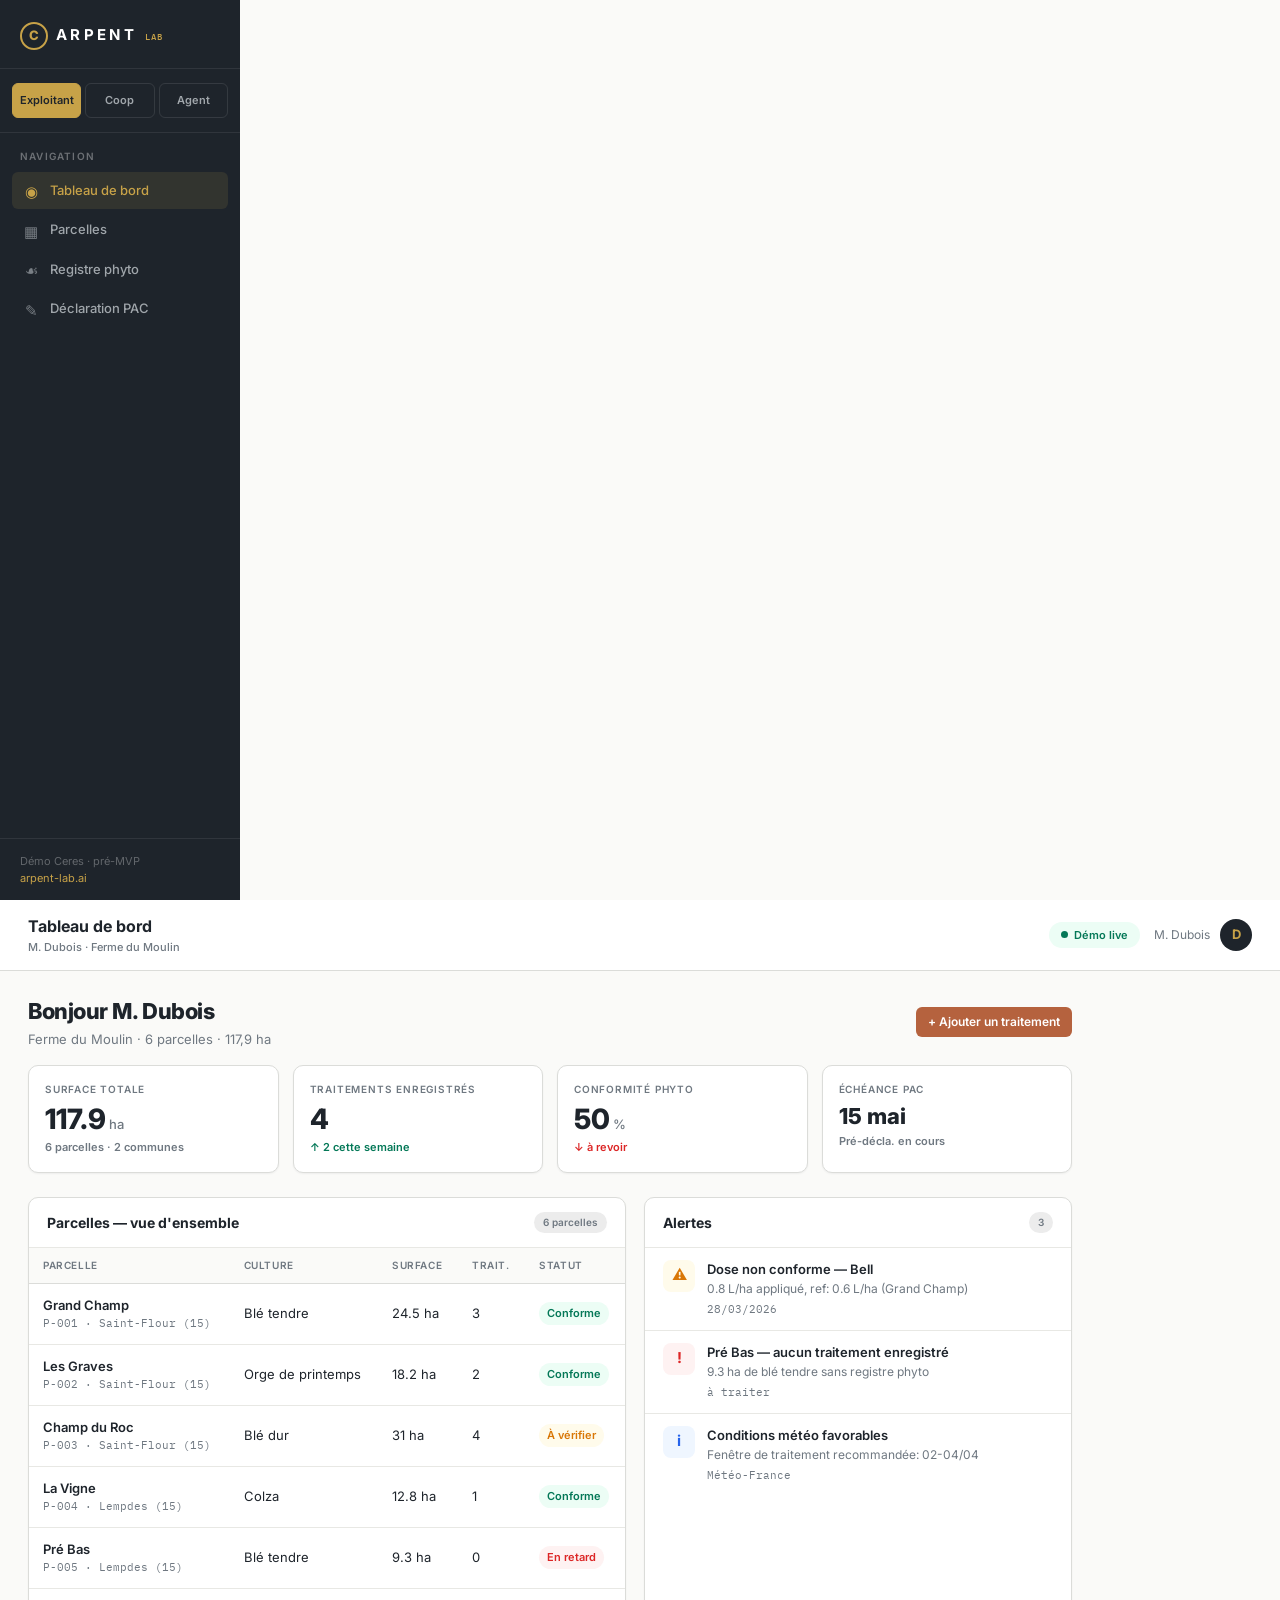
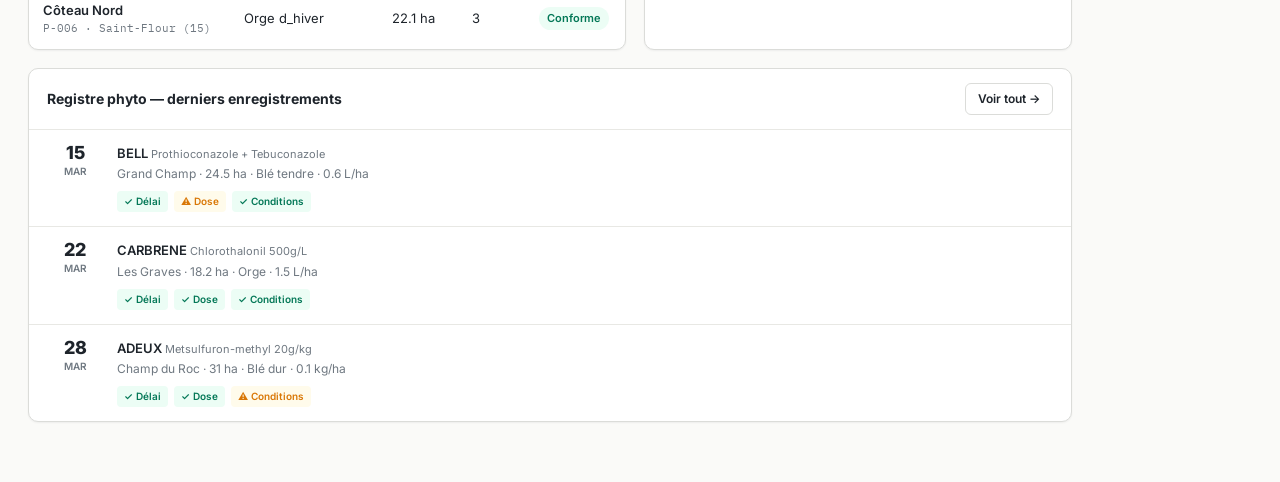
==== demo/index.html @ 140d784a "feat(demo): FarmCockpit interactive demo - 3 roles (exploitant/coop/agent), phyto registry, PAC pre-" ====
<!doctype html>
<html lang="fr">
<head>
<meta charset="utf-8">
<meta name="viewport" content="width=device-width, initial-scale=1">
<title>FarmCockpit — Démo Ceres · Arpent Lab</title>
<link rel="preconnect" href="https://fonts.googleapis.com">
<link rel="preconnect" href="https://fonts.gstatic.com" crossorigin>
<link href="https://fonts.googleapis.com/css2?family=Inter:wght@400;500;600;700;800&family=IBM+Plex+Mono:wght@400;500;600&display=swap" rel="stylesheet">
<style>
/* ===== Brand tokens ===== */
:root {
  --anthracite: #1e242b;
  --anthracite-2: #2c333b;
  --anthracite-3: #3a424b;
  --gold: #c7a248;
  --gold-dark: #96752d;
  --gold-light: #eadba8;
  --terra: #b5623e;
  --terra-dark: #8d472c;
  --terra-light: #f4ddcd;
  --paper: #fafaf8;
  --white: #ffffff;
  --grey: #ececec;
  --muted: #6f7881;
  --line: #dbdcd9;
  --line-soft: #e8e8e4;
  --green: #047857;
  --green-light: #ecfdf5;
  --green-bg: #d1fae5;
  --amber: #d97706;
  --amber-light: #fffbeb;
  --red: #dc2626;
  --red-light: #fef2f2;
  --blue: #2563eb;
  --blue-light: #eff6ff;
  --mono: "IBM Plex Mono", ui-monospace, monospace;
  --sans: "Inter", "Segoe UI", sans-serif;
  --radius: 10px;
  --radius-sm: 6px;
  --radius-lg: 16px;
  --shadow-sm: 0 1px 2px rgba(30,36,43,.06);
  --shadow: 0 2px 8px rgba(30,36,43,.08);
  --shadow-lg: 0 8px 30px rgba(30,36,43,.12);
  --sidebar-w: 240px;
}

*, *::before, *::after { box-sizing: border-box; }
html { scroll-behavior: smooth; }
body {
  margin: 0;
  font-family: var(--sans);
  color: var(--anthracite);
  background: var(--paper);
  line-height: 1.5;
  -webkit-font-smoothing: antialiased;
  -moz-osx-font-smoothing: grayscale;
}
button, input, select, textarea { font: inherit; color: inherit; }
a { color: inherit; text-decoration: none; }

::selection { background: var(--gold-light); }

/* ===== App shell ===== */
.app {
  display: grid;
  grid-template-columns: var(--sidebar-w) 1fr;
  min-height: 100vh;
}

/* ===== Sidebar ===== */
.sidebar {
  background: var(--anthracite);
  color: #c8ccd0;
  display: flex;
  flex-direction: column;
  position: sticky;
  top: 0;
  height: 100vh;
  overflow-y: auto;
}
.sidebar-brand {
  display: flex;
  align-items: baseline;
  gap: 8px;
  padding: 22px 20px 18px;
  border-bottom: 1px solid rgba(255,255,255,.08);
}
.sidebar-brand span {
  font-size: 15px;
  font-weight: 700;
  letter-spacing: .22em;
  color: #fff;
}
.sidebar-brand small {
  font-size: 9px;
  font-weight: 500;
  letter-spacing: .14em;
  color: var(--gold);
  font-family: var(--mono);
}
.sidebar-brand .logo-c {
  width: 28px; height: 28px;
  border: 2px solid var(--gold);
  border-radius: 50%;
  display: grid; place-items: center;
  font-size: 13px; font-weight: 800;
  color: var(--gold);
  flex: none;
}
.sidebar-section {
  padding: 16px 12px 8px;
}
.sidebar-label {
  font-size: 10px;
  font-weight: 600;
  letter-spacing: .12em;
  text-transform: uppercase;
  color: rgba(255,255,255,.35);
  padding: 0 8px 8px;
}
.sidebar-nav { display: flex; flex-direction: column; gap: 2px; }
.sidebar-nav button {
  display: flex;
  align-items: center;
  gap: 10px;
  padding: 9px 10px;
  border: 0;
  background: transparent;
  color: #a0a6ab;
  font-size: 13px;
  font-weight: 500;
  border-radius: var(--radius-sm);
  cursor: pointer;
  transition: background .15s, color .15s;
  text-align: left;
  width: 100%;
}
.sidebar-nav button:hover { background: rgba(255,255,255,.06); color: #fff; }
.sidebar-nav button.active {
  background: rgba(199,162,72,.12);
  color: var(--gold);
}
.sidebar-nav button .nav-icon {
  width: 18px; height: 18px;
  flex: none;
  display: grid; place-items: center;
  font-size: 15px;
  opacity: .7;
}
.sidebar-nav button.active .nav-icon { opacity: 1; }
.sidebar-footer {
  margin-top: auto;
  padding: 14px 20px;
  border-top: 1px solid rgba(255,255,255,.08);
  font-size: 11px;
  color: rgba(255,255,255,.3);
  line-height: 1.5;
}
.sidebar-footer a { color: var(--gold); }

/* ===== Role switcher ===== */
.role-switcher {
  display: flex;
  gap: 0;
  padding: 14px 12px;
  border-bottom: 1px solid rgba(255,255,255,.08);
}
.role-pill {
  flex: 1;
  padding: 8px 6px;
  border: 1px solid rgba(255,255,255,.1);
  background: transparent;
  color: #a0a6ab;
  font-size: 11px;
  font-weight: 600;
  border-radius: var(--radius-sm);
  cursor: pointer;
  transition: all .15s;
  text-align: center;
}
.role-pill + .role-pill { margin-left: 4px; }
.role-pill:hover { border-color: rgba(255,255,255,.2); color: #fff; }
.role-pill.active {
  background: var(--gold);
  border-color: var(--gold);
  color: var(--anthracite);
}

/* ===== Main area ===== */
.main {
  background: var(--paper);
  min-width: 0;
  display: flex;
  flex-direction: column;
}

/* ===== Top bar ===== */
.topbar {
  display: flex;
  align-items: center;
  justify-content: space-between;
  gap: 16px;
  padding: 14px 28px;
  background: var(--white);
  border-bottom: 1px solid var(--line);
  position: sticky;
  top: 0;
  z-index: 50;
}
.topbar-title {
  display: flex;
  flex-direction: column;
  gap: 1px;
}
.topbar-title h1 {
  margin: 0;
  font-size: 16px;
  font-weight: 700;
  color: var(--anthracite);
}
.topbar-title .breadcrumb {
  font-size: 11px;
  color: var(--muted);
  font-weight: 500;
}
.topbar-right {
  display: flex;
  align-items: center;
  gap: 14px;
}
.topbar-badge {
  display: inline-flex;
  align-items: center;
  gap: 6px;
  padding: 5px 12px;
  border-radius: 99px;
  font-size: 11px;
  font-weight: 600;
}
.topbar-badge.live {
  background: var(--green-light);
  color: var(--green);
}
.topbar-badge .dot {
  width: 7px; height: 7px;
  border-radius: 50%;
  background: currentColor;
  animation: pulse 2s ease-in-out infinite;
}
@keyframes pulse { 50% { opacity: .4; } }
.topbar-user {
  display: flex;
  align-items: center;
  gap: 10px;
  font-size: 12px;
  color: var(--muted);
}
.topbar-user .avatar {
  width: 32px; height: 32px;
  border-radius: 50%;
  background: var(--anthracite);
  color: var(--gold);
  display: grid; place-items: center;
  font-size: 13px;
  font-weight: 700;
}

/* ===== Content area ===== */
.content {
  padding: 24px 28px 60px;
  flex: 1;
  max-width: 1100px;
}
.content { display: none; }
.content.active { display: block; }

/* ===== Cards ===== */
.card {
  background: var(--white);
  border: 1px solid var(--line);
  border-radius: var(--radius);
  box-shadow: var(--shadow-sm);
}
.card-head {
  display: flex;
  align-items: center;
  justify-content: space-between;
  gap: 12px;
  padding: 14px 18px;
  border-bottom: 1px solid var(--line-soft);
}
.card-head h3 {
  margin: 0;
  font-size: 14px;
  font-weight: 700;
}
.card-head .badge {
  font-size: 10px;
  font-weight: 600;
  padding: 3px 9px;
  border-radius: 99px;
  background: var(--grey);
  color: var(--muted);
}
.card-body { padding: 18px; }

/* ===== Stat grid ===== */
.stat-grid {
  display: grid;
  grid-template-columns: repeat(4, 1fr);
  gap: 14px;
  margin-bottom: 24px;
}
.stat {
  background: var(--white);
  border: 1px solid var(--line);
  border-radius: var(--radius);
  padding: 16px;
  box-shadow: var(--shadow-sm);
}
.stat-label {
  font-size: 10px;
  font-weight: 600;
  text-transform: uppercase;
  letter-spacing: .08em;
  color: var(--muted);
  margin-bottom: 8px;
}
.stat-value {
  font-size: 28px;
  font-weight: 800;
  line-height: 1;
  color: var(--anthracite);
}
.stat-value .unit {
  font-size: 13px;
  font-weight: 500;
  color: var(--muted);
  margin-left: 3px;
}
.stat-trend {
  margin-top: 6px;
  font-size: 11px;
  font-weight: 600;
  display: flex;
  align-items: center;
  gap: 4px;
}
.stat-trend.up { color: var(--green); }
.stat-trend.down { color: var(--red); }
.stat-trend.neutral { color: var(--muted); }

/* ===== Dashboard grid ===== */
.dash-grid {
  display: grid;
  grid-template-columns: 1.4fr 1fr;
  gap: 18px;
  margin-bottom: 18px;
}
.dash-grid-3 {
  display: grid;
  grid-template-columns: 1fr 1fr 1fr;
  gap: 18px;
}

/* ===== Parcelle table ===== */
.table-wrap { overflow-x: auto; }
table.data {
  width: 100%;
  border-collapse: collapse;
  font-size: 13px;
}
table.data th {
  text-align: left;
  padding: 10px 14px;
  font-size: 10px;
  font-weight: 600;
  text-transform: uppercase;
  letter-spacing: .06em;
  color: var(--muted);
  background: var(--paper);
  border-bottom: 1px solid var(--line);
  white-space: nowrap;
}
table.data td {
  padding: 12px 14px;
  border-bottom: 1px solid var(--line-soft);
  white-space: nowrap;
}
table.data tr:hover td { background: rgba(250,250,248,.5); }
table.data tr:last-child td { border-bottom: 0; }

.pcl-name { font-weight: 600; }
.pcl-id { font-family: var(--mono); font-size: 11px; color: var(--muted); }
.tag {
  display: inline-flex;
  align-items: center;
  padding: 3px 8px;
  border-radius: 99px;
  font-size: 11px;
  font-weight: 600;
}
.tag.green { background: var(--green-light); color: var(--green); }
.tag.amber { background: var(--amber-light); color: var(--amber); }
.tag.red { background: var(--red-light); color: var(--red); }
.tag.blue { background: var(--blue-light); color: var(--blue); }
.tag.grey { background: var(--grey); color: var(--muted); }

/* ===== Phyto registry ===== */
.phyto-entry {
  display: flex;
  align-items: flex-start;
  gap: 14px;
  padding: 14px 18px;
  border-bottom: 1px solid var(--line-soft);
}
.phyto-entry:last-child { border-bottom: 0; }
.phyto-date {
  flex: none;
  width: 56px;
  text-align: center;
}
.phyto-date .day { font-size: 18px; font-weight: 800; line-height: 1; }
.phyto-date .month { font-size: 10px; font-weight: 600; text-transform: uppercase; color: var(--muted); margin-top: 2px; }
.phyto-info { flex: 1; min-width: 0; }
.phyto-info .product { font-weight: 600; font-size: 13px; }
.phyto-info .meta { font-size: 12px; color: var(--muted); margin-top: 2px; }
.phyto-info .checks { display: flex; gap: 6px; flex-wrap: wrap; margin-top: 8px; }
.check-chip {
  display: inline-flex;
  align-items: center;
  gap: 4px;
  padding: 3px 7px;
  border-radius: 4px;
  font-size: 10px;
  font-weight: 600;
}
.check-chip.ok { background: var(--green-light); color: var(--green); }
.check-chip.warn { background: var(--amber-light); color: var(--amber); }
.check-chip.fail { background: var(--red-light); color: var(--red); }

/* ===== Forms / inputs ===== */
.form-row {
  display: grid;
  grid-template-columns: 1fr 1fr;
  gap: 14px;
  margin-bottom: 14px;
}
.form-field { display: flex; flex-direction: column; gap: 5px; }
.form-field.full { grid-column: 1 / -1; }
.form-field label {
  font-size: 12px;
  font-weight: 600;
  color: var(--anthracite);
}
.form-field input, .form-field select, .form-field textarea {
  padding: 9px 12px;
  border: 1px solid var(--line);
  border-radius: var(--radius-sm);
  font-size: 13px;
  background: var(--white);
  transition: border-color .15s;
}
.form-field input:focus, .form-field select:focus, .form-field textarea:focus {
  outline: none;
  border-color: var(--gold);
  box-shadow: 0 0 0 3px rgba(199,162,72,.12);
}
.btn {
  display: inline-flex;
  align-items: center;
  gap: 8px;
  padding: 10px 18px;
  border: 0;
  border-radius: var(--radius-sm);
  font-size: 13px;
  font-weight: 600;
  cursor: pointer;
  transition: all .15s;
}
.btn-primary { background: var(--anthracite); color: #fff; }
.btn-primary:hover { background: var(--gold-dark); }
.btn-gold { background: var(--gold); color: var(--anthracite); }
.btn-gold:hover { background: var(--gold-dark); color: #fff; }
.btn-terra { background: var(--terra); color: #fff; }
.btn-terra:hover { background: var(--terra-dark); }
.btn-ghost { background: transparent; color: var(--anthracite); border: 1px solid var(--line); }
.btn-ghost:hover { border-color: var(--anthracite); }
.btn-sm { padding: 6px 12px; font-size: 12px; }

/* ===== Compliance bar ===== */
.compliance-bar {
  display: flex;
  height: 8px;
  border-radius: 99px;
  overflow: hidden;
  background: var(--grey);
}
.compliance-bar .seg { height: 100%; }
.compliance-bar .seg.ok { background: var(--green); }
.compliance-bar .seg.warn { background: var(--amber); }
.compliance-bar .seg.fail { background: var(--red); }

.compliance-legend {
  display: flex;
  gap: 16px;
  margin-top: 10px;
  font-size: 11px;
  color: var(--muted);
}
.compliance-legend span {
  display: flex;
  align-items: center;
  gap: 5px;
}
.compliance-legend .dot {
  width: 8px; height: 8px;
  border-radius: 50%;
}

/* ===== Alert items ===== */
.alert-item {
  display: flex;
  align-items: flex-start;
  gap: 12px;
  padding: 12px 18px;
  border-bottom: 1px solid var(--line-soft);
}
.alert-item:last-child { border-bottom: 0; }
.alert-icon {
  flex: none;
  width: 32px; height: 32px;
  border-radius: 8px;
  display: grid; place-items: center;
  font-size: 15px;
  font-weight: 700;
}
.alert-icon.warn { background: var(--amber-light); color: var(--amber); }
.alert-icon.crit { background: var(--red-light); color: var(--red); }
.alert-icon.info { background: var(--blue-light); color: var(--blue); }
.alert-icon.ok { background: var(--green-light); color: var(--green); }
.alert-body { flex: 1; }
.alert-body .title { font-weight: 600; font-size: 13px; margin-bottom: 1px; }
.alert-body .desc { font-size: 12px; color: var(--muted); }
.alert-body .time { font-size: 11px; color: var(--muted); margin-top: 3px; font-family: var(--mono); }

/* ===== Agent chat ===== */
.agent-container {
  display: grid;
  grid-template-columns: 200px 1fr;
  gap: 0;
  border: 1px solid var(--line);
  border-radius: var(--radius);
  overflow: hidden;
  background: var(--white);
  box-shadow: var(--shadow);
  min-height: 520px;
}
.agent-sidebar {
  background: var(--anthracite);
  color: #c8ccd0;
  padding: 16px 14px;
  display: flex;
  flex-direction: column;
  gap: 6px;
}
.agent-sidebar h4 {
  margin: 0 0 8px;
  font-size: 13px;
  font-weight: 700;
  color: #fff;
}
.agent-sugg {
  display: flex;
  align-items: flex-start;
  gap: 8px;
  padding: 10px 10px;
  border-radius: var(--radius-sm);
  cursor: pointer;
  transition: background .15s;
  font-size: 12px;
  line-height: 1.4;
  border: 1px solid transparent;
}
.agent-sugg:hover {
  background: rgba(255,255,255,.06);
  border-color: rgba(255,255,255,.1);
}
.agent-sugg .sugg-icon {
  flex: none;
  width: 20px; height: 20px;
  border-radius: 5px;
  background: rgba(199,162,72,.2);
  display: grid; place-items: center;
  font-size: 11px;
}
.agent-main {
  display: flex;
  flex-direction: column;
  min-height: 520px;
}
.agent-messages {
  flex: 1;
  padding: 20px;
  overflow-y: auto;
  display: flex;
  flex-direction: column;
  gap: 14px;
  max-height: 420px;
}
.agent-msg {
  display: flex;
  gap: 10px;
  max-width: 88%;
}
.agent-msg.user { align-self: flex-end; flex-direction: row-reverse; }
.agent-avatar {
  flex: none;
  width: 30px; height: 30px;
  border-radius: 50%;
  display: grid; place-items: center;
  font-size: 13px;
  font-weight: 800;
}
.agent-msg.agent .agent-avatar { background: var(--gold); color: var(--anthracite); }
.agent-msg.user .agent-avatar { background: var(--anthracite-2); color: #fff; }
.agent-bubble {
  padding: 11px 15px;
  border-radius: 12px;
  font-size: 13px;
  line-height: 1.5;
}
.agent-msg.agent .agent-bubble {
  background: var(--paper);
  border: 1px solid var(--line);
}
.agent-msg.user .agent-bubble {
  background: var(--anthracite);
  color: #fff;
}
.agent-bubble .action-block {
  margin-top: 10px;
  padding: 10px 12px;
  background: var(--white);
  border: 1px solid var(--line-soft);
  border-radius: 8px;
  font-size: 12px;
}
.agent-bubble .action-block .action-title {
  font-weight: 700;
  font-size: 12px;
  margin-bottom: 4px;
  display: flex;
  align-items: center;
  gap: 6px;
}
.agent-bubble .action-list {
  list-style: none;
  padding: 0;
  margin: 0;
}
.agent-bubble .action-list li {
  padding: 5px 0;
  border-bottom: 1px solid var(--line-soft);
  font-size: 12px;
  display: flex;
  align-items: center;
  gap: 6px;
}
.agent-bubble .action-list li:last-child { border: 0; }
.agent-bubble .action-list .ok { color: var(--green); font-weight: 700; }
.agent-bubble .action-list .warn { color: var(--amber); font-weight: 700; }
.agent-bubble .action-list .fail { color: var(--red); font-weight: 700; }
.agent-typing {
  display: flex;
  gap: 4px;
  padding: 4px 0;
}
.agent-typing span {
  width: 7px; height: 7px;
  border-radius: 50%;
  background: var(--muted);
  animation: typing 1.4s ease-in-out infinite;
}
.agent-typing span:nth-child(2) { animation-delay: .2s; }
.agent-typing span:nth-child(3) { animation-delay: .4s; }
@keyframes typing {
  0%, 60%, 100% { transform: translateY(0); opacity: .3; }
  30% { transform: translateY(-6px); opacity: 1; }
}
.agent-input {
  display: flex;
  gap: 8px;
  padding: 14px 16px;
  border-top: 1px solid var(--line);
  background: var(--paper);
}
.agent-input input {
  flex: 1;
  padding: 10px 14px;
  border: 1px solid var(--line);
  border-radius: var(--radius-sm);
  font-size: 13px;
}
.agent-input input:focus { outline: none; border-color: var(--gold); }
.agent-input button {
  padding: 10px 18px;
  background: var(--gold);
  color: var(--anthracite);
  border: 0;
  border-radius: var(--radius-sm);
  font-weight: 600;
  font-size: 13px;
  cursor: pointer;
}
.agent-input button:disabled { opacity: .4; cursor: default; }

/* ===== Section heading ===== */
.section-head {
  display: flex;
  align-items: center;
  justify-content: space-between;
  gap: 16px;
  margin-bottom: 16px;
}
.section-head h2 {
  margin: 0;
  font-size: 22px;
  font-weight: 800;
  letter-spacing: -.02em;
}
.section-head .sub {
  font-size: 13px;
  color: var(--muted);
  margin-top: 2px;
}

/* ===== Modal ===== */
.modal-overlay {
  position: fixed;
  inset: 0;
  background: rgba(30,36,43,.5);
  display: none;
  align-items: center;
  justify-content: center;
  z-index: 100;
  padding: 20px;
}
.modal-overlay.show { display: flex; }
.modal {
  background: var(--white);
  border-radius: var(--radius-lg);
  box-shadow: var(--shadow-lg);
  width: 100%;
  max-width: 520px;
  overflow: hidden;
}
.modal-head {
  display: flex;
  align-items: center;
  justify-content: space-between;
  padding: 18px 22px;
  border-bottom: 1px solid var(--line);
}
.modal-head h3 { margin: 0; font-size: 16px; font-weight: 700; }
.modal-close {
  border: 0; background: transparent; font-size: 22px;
  cursor: pointer; color: var(--muted); padding: 0;
  width: 32px; height: 32px;
  display: grid; place-items: center;
  border-radius: 6px;
}
.modal-close:hover { background: var(--grey); }
.modal-body { padding: 22px; }

/* ===== Toast ===== */
.toast {
  position: fixed;
  bottom: 24px;
  right: 24px;
  padding: 14px 20px;
  background: var(--anthracite);
  color: #fff;
  border-radius: var(--radius);
  box-shadow: var(--shadow-lg);
  font-size: 13px;
  font-weight: 600;
  display: flex;
  align-items: center;
  gap: 10px;
  z-index: 200;
  transform: translateY(100px);
  opacity: 0;
  transition: all .3s cubic-bezier(.4,0,.2,1);
}
.toast.show { transform: translateY(0); opacity: 1; }
.toast .toast-icon { color: var(--green); }

/* ===== Progress steps ===== */
.steps {
  display: flex;
  gap: 0;
  margin-bottom: 20px;
}
.step {
  flex: 1;
  text-align: center;
  position: relative;
  font-size: 11px;
  font-weight: 600;
  color: var(--muted);
  padding: 8px 0;
}
.step::after {
  content: '';
  position: absolute;
  top: 50%;
  right: 0;
  width: 100%;
  height: 2px;
  background: var(--line);
  z-index: 0;
}
.step:last-child::after { display: none; }
.step .step-dot {
  width: 26px; height: 26px;
  border-radius: 50%;
  display: grid; place-items: center;
  margin: 0 auto 6px;
  background: var(--grey);
  color: var(--muted);
  font-size: 12px;
  font-weight: 700;
  position: relative;
  z-index: 1;
}
.step.active .step-dot { background: var(--gold); color: var(--anthracite); }
.step.done .step-dot { background: var(--green); color: #fff; }
.step.active, .step.done { color: var(--anthracite); }

/* ===== Carto ===== */
.carto-grid {
  display: grid;
  grid-template-columns: repeat(auto-fill, minmax(140px, 1fr));
  gap: 10px;
  padding: 14px;
}
.carto-tile {
  background: var(--white);
  border: 1px solid var(--line);
  border-radius: 8px;
  padding: 12px;
  position: relative;
  overflow: hidden;
}
.carto-tile::before {
  content: '';
  position: absolute;
  top: 0; left: 0; right: 0;
  height: 3px;
}
.carto-tile.ok::before { background: var(--green); }
.carto-tile.warn::before { background: var(--amber); }
.carto-tile.crit::before { background: var(--red); }
.carto-tile .ct-name { font-size: 12px; font-weight: 700; margin-bottom: 2px; }
.carto-tile .ct-meta { font-size: 10px; color: var(--muted); }
.carto-tile .ct-rate {
  font-size: 20px; font-weight: 800;
  margin-top: 8px;
}
.carto-tile.ok .ct-rate { color: var(--green); }
.carto-tile.warn .ct-rate { color: var(--amber); }
.carto-tile.crit .ct-rate { color: var(--red); }

/* ===== PAC form ===== */
.pac-summary {
  display: grid;
  grid-template-columns: 1fr 1fr;
  gap: 12px;
  padding: 16px 18px;
  background: var(--green-light);
  border-radius: var(--radius);
  margin-bottom: 16px;
}
.pac-summary .item {
  display: flex;
  flex-direction: column;
}
.pac-summary .item .label {
  font-size: 10px; font-weight: 600;
  text-transform: uppercase; letter-spacing: .06em;
  color: var(--green);
}
.pac-summary .item .val {
  font-size: 16px; font-weight: 700;
  margin-top: 2px;
}

/* ===== Mobile ===== */
@media (max-width: 860px) {
  .app { grid-template-columns: 1fr; }
  .sidebar {
    position: fixed;
    left: -100%;
    z-index: 200;
    transition: left .25s;
    width: 240px;
  }
  .sidebar.open { left: 0; }
  .stat-grid { grid-template-columns: repeat(2, 1fr); }
  .dash-grid, .dash-grid-3 { grid-template-columns: 1fr; }
  .agent-container { grid-template-columns: 1fr; }
  .agent-sidebar { display: none; }
  .form-row { grid-template-columns: 1fr; }
  .mobile-menu-btn { display: grid !important; }
}
.mobile-menu-btn {
  display: none;
  width: 40px; height: 40px;
  border: 1px solid var(--line);
  border-radius: 8px;
  background: var(--white);
  cursor: pointer;
  place-items: center;
  font-size: 18px;
}

/* ===== Back link ===== */
.back-link {
  display: inline-flex;
  align-items: center;
  gap: 6px;
  font-size: 12px;
  font-weight: 600;
  color: var(--muted);
  margin-bottom: 16px;
  transition: color .15s;
}
.back-link:hover { color: var(--anthracite); }

/* ===== Misc ===== */
.empty-state {
  text-align: center;
  padding: 40px 20px;
  color: var(--muted);
}
.empty-state .icon { font-size: 32px; margin-bottom: 12px; }
.empty-state .title { font-weight: 600; font-size: 14px; color: var(--anthracite); margin-bottom: 4px; }
.empty-state .desc { font-size: 12px; }

.divider { height: 1px; background: var(--line); margin: 18px 0; }

.pac-check {
  display: flex;
  align-items: center;
  gap: 10px;
  padding: 12px 14px;
  border: 1px solid var(--line);
  border-radius: var(--radius-sm);
  margin-bottom: 8px;
}
.pac-check .check-icon {
  flex: none;
  width: 22px; height: 22px;
  border-radius: 50%;
  display: grid; place-items: center;
  font-size: 12px;
  font-weight: 700;
}
.pac-check.ok .check-icon { background: var(--green); color: #fff; }
.pac-check.warn .check-icon { background: var(--amber); color: #fff; }
.pac-check .check-body { flex: 1; font-size: 12px; }
.pac-check .check-body .ttl { font-weight: 600; }
.pac-check .check-body .dsc { color: var(--muted); margin-top: 1px; }
</style>
</head>
<body>

<div class="app" id="app">
  <!-- ===== Sidebar ===== -->
  <aside class="sidebar" id="sidebar">
    <div class="sidebar-brand">
      <div class="logo-c">C</div>
      <span>ARPENT</span>
      <small>LAB</small>
    </div>

    <div class="role-switcher" id="roleSwitcher">
      <button class="role-pill active" data-role="exploitant">Exploitant</button>
      <button class="role-pill" data-role="coop">Coop</button>
      <button class="role-pill" data-role="agent">Agent</button>
    </div>

    <div class="sidebar-section">
      <div class="sidebar-label">Navigation</div>
      <nav class="sidebar-nav" id="sidebarNav">
        <!-- Dynamically populated based on role -->
      </nav>
    </div>

    <div class="sidebar-footer">
      Démo Ceres · pré-MVP<br>
      <a href="https://arpent-lab.ai">arpent-lab.ai</a>
    </div>
  </div>

  <!-- ===== Main ===== -->
  <main class="main">
    <div class="topbar">
      <div style="display:flex;align-items:center;gap:12px;">
        <button class="mobile-menu-btn" id="mobileMenuBtn">☰</button>
        <div class="topbar-title">
          <h1 id="pageTitle">Tableau de bord</h1>
          <span class="breadcrumb" id="pageCrumb">Exploitant · Ferme du Moulin</span>
        </div>
      </div>
      <div class="topbar-right">
        <div class="topbar-badge live"><span class="dot"></span> Démo live</div>
        <div class="topbar-user">
          <span id="userName">M. Dubois</span>
          <div class="avatar" id="userAvatar">D</div>
        </div>
      </div>
    </div>

    <div class="content active" id="content-area">
      <!-- Dynamically rendered -->
    </div>
  </main>
</div>

<!-- ===== Modal ===== -->
<div class="modal-overlay" id="modalOverlay">
  <div class="modal">
    <div class="modal-head">
      <h3 id="modalTitle">Ajouter un traitement</h3>
      <button class="modal-close" id="modalClose">✕</button>
    </div>
    <div class="modal-body" id="modalBody"></div>
  </div>
</div>

<!-- ===== Toast ===== -->
<div class="toast" id="toast">
  <span class="toast-icon">✓</span>
  <span id="toastMsg">Action effectuée</span>
</div>

<script>
// ===== Data =====
const PARCELLES = [
  { id: 'P-001', nom: 'Grand Champ', culture: 'Blé tendre', surface: 24.5, commune: 'Saint-Flour (15)', traitements: 3, statut: 'ok' },
  { id: 'P-002', nom: 'Les Graves', culture: 'Orge de printemps', surface: 18.2, commune: 'Saint-Flour (15)', traitements: 2, statut: 'ok' },
  { id: 'P-003', nom: 'Champ du Roc', culture: 'Blé dur', surface: 31.0, commune: 'Saint-Flour (15)', traitements: 4, statut: 'warn' },
  { id: 'P-004', nom: 'La Vigne', culture: 'Colza', surface: 12.8, commune: 'Lempdes (15)', traitements: 1, statut: 'ok' },
  { id: 'P-005', nom: 'Pré Bas', culture: 'Blé tendre', surface: 9.3, commune: 'Lempdes (15)', traitements: 0, statut: 'crit' },
  { id: 'P-006', nom: 'Côteau Nord', culture: 'Orge d_hiver', surface: 22.1, commune: 'Saint-Flour (15)', traitements: 3, statut: 'ok' },
];

const PHYTO_ENTRIES = [
  { date: '12/03', day: 12, month: 'Mar', product: 'MODDUS', substance: 'Spiroxamine 500g/L', dose: '0.8 L/ha', parcelle: 'Grand Champ', surface: 24.5, culture: 'Blé tendre', checks: { delai: 'ok', dose: 'ok', conditions: 'ok' } },
  { date: '15/03', day: 15, month: 'Mar', product: 'BELL', substance: 'Prothioconazole + Tebuconazole', dose: '0.6 L/ha', parcelle: 'Grand Champ', surface: 24.5, culture: 'Blé tendre', checks: { delai: 'ok', dose: 'warn', conditions: 'ok' } },
  { date: '22/03', day: 22, month: 'Mar', product: 'CARBRENE', substance: 'Chlorothalonil 500g/L', dose: '1.5 L/ha', parcelle: 'Les Graves', surface: 18.2, culture: 'Orge', checks: { delai: 'ok', dose: 'ok', conditions: 'ok' } },
  { date: '28/03', day: 28, month: 'Mar', product: 'ADEUX', substance: 'Metsulfuron-methyl 20g/kg', dose: '0.1 kg/ha', parcelle: 'Champ du Roc', surface: 31.0, culture: 'Blé dur', checks: { delai: 'ok', dose: 'ok', conditions: 'warn' } },
];

const PRODUITS_PHYTO = [
  { nom: 'MODDUS', substance: 'Spiroxamine 500g/L', doseRef: '0.8 L/ha', amm: '9400352' },
  { nom: 'BELL', substance: 'Prothioconazole + Tebuconazole', doseRef: '0.6 L/ha', amm: '20080037' },
  { nom: 'CARBRENE', substance: 'Chlorothalonil 500g/L', doseRef: '1.5 L/ha', amm: '9100776' },
  { nom: 'ADEUX', substance: 'Metsulfuron-methyl 20g/kg', doseRef: '0.1 kg/ha', amm: '9500389' },
  { nom: 'KORIT', substance: 'Glyphosate 360g/L', doseRef: '3.0 L/ha', amm: '8800461' },
];

const COOP_ADHERENTS = [
  { nom: 'Dubois M.', commune: 'Saint-Flour', parcelles: 6, surface: 117.9, conformite: 92, retard: 1 },
  { nom: 'Martin P.', commune: 'Lempdes', parcelles: 4, surface: 82.1, conformite: 78, retard: 2 },
  { nom: 'Fournier J.', commune: 'Aurillac', parcelles: 8, surface: 195.0, conformite: 88, retard: 0 },
  { nom: 'Bernal A.', commune: 'Saint-Flour', parcelles: 3, surface: 45.5, conformite: 100, retard: 0 },
  { nom: 'Chassagne L.', commune: 'Massiac', parcelles: 5, surface: 128.3, conformite: 65, retard: 3 },
  { nom: 'Roux D.', commune: 'Aurillac', parcelles: 7, surface: 210.0, conformite: 85, retard: 1 },
  { nom: 'Peyret S.', commune: 'Mauriac', parcelles: 4, surface: 92.7, conformite: 71, retard: 2 },
  { nom: 'Vidal M.', commune: 'Mauriac', parcelles: 6, surface: 155.0, conformite: 94, retard: 0 },
  { nom: 'Coste R.', commune: 'Lempdes', parcelles: 5, surface: 110.0, conformite: 82, retard: 1 },
  { nom: 'Pradel H.', commune: 'Massiac', parcelles: 3, surface: 67.0, conformite: 58, retard: 4 },
];

const ALERTS_COOP = [
  { type: 'crit', title: 'Pré-déclaration PAC incomplète', desc: 'Chassagne L. — 3 parcelles sans déclaration', time: 'il y a 2h' },
  { type: 'warn', title: 'Registre phyto en retard', desc: 'Pradel H. — 4 traitements non enregistrés', time: 'il y a 3h' },
  { type: 'warn', title: 'Dose non conforme', desc: 'Martin P. — Bell 0.8 L/ha (ref: 0.6)', time: 'hier' },
  { type: 'info', title: 'Nouveau protocole phyto', desc: 'Règlement UE 2023/564 — mise à jour auto', time: 'hier' },
  { type: 'ok', title: 'Audit conformité terminé', desc: 'Bernal A. — 100% conforme', time: 'il y a 2j' },
];

// ===== State =====
let state = {
  role: 'exploitant',
  view: 'dashboard',
  phytoEntries: [...PHYTO_ENTRIES],
  messages: [],
};

// ===== Role configs =====
const ROLES = {
  exploitant: {
    name: 'M. Dubois',
    farm: 'Ferme du Moulin',
    avatar: 'D',
    nav: [
      { id: 'dashboard', label: 'Tableau de bord', icon: '◉' },
      { id: 'parcelles', label: 'Parcelles', icon: '▦' },
      { id: 'phyto', label: 'Registre phyto', icon: '☙' },
      { id: 'pac', label: 'Déclaration PAC', icon: '✎' },
    ],
  },
  coop: {
    name: 'Mme Laurent',
    farm: 'Coopérative Cantal Céréales',
    avatar: 'L',
    nav: [
      { id: 'coop-dashboard', label: 'Vue agrégée', icon: '◉' },
      { id: 'coop-adherents', label: 'Adhérents', icon: '▦' },
      { id: 'coop-alertes', label: 'Alertes', icon: '⚠' },
      { id: 'coop-carto', label: 'Carto conformité', icon: '◈' },
    ],
  },
  agent: {
    name: 'Ceres',
    farm: 'Agent agentique',
    avatar: 'C',
    nav: [
      { id: 'agent-chat', label: 'Conversation', icon: '◉' },
      { id: 'agent-actions', label: 'Actions tracées', icon: '☙' },
    ],
  },
};

// ===== Render functions =====
function render() {
  const role = ROLES[state.role];
  renderSidebar(role);
  renderTopbar(role);
  renderContent();
}

function renderSidebar(role) {
  document.getElementById('pageTitle').textContent = role.nav[0].label;
  document.getElementById('userName').textContent = role.name;
  document.getElementById('userAvatar').textContent = role.avatar;

  // Set default view for role
  if (!role.nav.find(n => n.id === state.view)) {
    state.view = role.nav[0].id;
  }

  const nav = document.getElementById('sidebarNav');
  nav.innerHTML = role.nav.map(item => `
    <button class="${state.view === item.id ? 'active' : ''}" data-view="${item.id}">
      <span class="nav-icon">${item.icon}</span> ${item.label}
    </button>
  `).join('');

  nav.querySelectorAll('button').forEach(btn => {
    btn.addEventListener('click', () => {
      state.view = btn.dataset.view;
      render();
    });
  });

  // Role switcher
  document.querySelectorAll('.role-pill').forEach(p => {
    p.classList.toggle('active', p.dataset.role === state.role);
  });
}

function renderTopbar(role) {
  const viewLabels = {
    'dashboard': 'Tableau de bord',
    'parcelles': 'Parcelles',
    'phyto': 'Registre phyto',
    'pac': 'Déclaration PAC',
    'coop-dashboard': 'Vue agrégée',
    'coop-adherents': 'Adhérents',
    'coop-alertes': 'Alertes',
    'coop-carto': 'Carto conformité',
    'agent-chat': 'Conversation',
    'agent-actions': 'Actions tracées',
  };
  const label = viewLabels[state.view] || role.nav[0].label;
  document.getElementById('pageTitle').textContent = label;
  document.getElementById('pageCrumb').textContent = `${role.name} · ${role.farm}`;
}

function renderContent() {
  const area = document.getElementById('content-area');
  const views = {
    'dashboard': renderExploitantDashboard,
    'parcelles': renderParcelles,
    'phyto': renderPhyto,
    'pac': renderPAC,
    'coop-dashboard': renderCoopDashboard,
    'coop-adherents': renderCoopAdherents,
    'coop-alertes': renderCoopAlertes,
    'coop-carto': renderCoopCarto,
    'agent-chat': renderAgentChat,
    'agent-actions': renderAgentActions,
  };
  const fn = views[state.view] || renderExploitantDashboard;
  area.innerHTML = fn();
  // Bind events after render
  bindContentEvents();
}

// ===== Exploitant views =====

function renderExploitantDashboard() {
  const totalSurface = PARCELLES.reduce((s, p) => s + p.surface, 0).toFixed(1);
  const totalTraitements = state.phytoEntries.length;
  const conformite = Math.round(state.phytoEntries.filter(e =>
    Object.values(e.checks).every(c => c === 'ok')
  ).length / Math.max(1, state.phytoEntries.length) * 100);

  return `
    <div class="section-head">
      <div><h2>Bonjour M. Dubois</h2><div class="sub">Ferme du Moulin · 6 parcelles · 117,9 ha</div></div>
      <button class="btn btn-terra btn-sm" id="addTraitementBtn">+ Ajouter un traitement</button>
    </div>

    <div class="stat-grid">
      <div class="stat">
        <div class="stat-label">Surface totale</div>
        <div class="stat-value">${totalSurface}<span class="unit">ha</span></div>
        <div class="stat-trend neutral">6 parcelles · 2 communes</div>
      </div>
      <div class="stat">
        <div class="stat-label">Traitements enregistrés</div>
        <div class="stat-value">${totalTraitements}</div>
        <div class="stat-trend up">↑ 2 cette semaine</div>
      </div>
      <div class="stat">
        <div class="stat-label">Conformité phyto</div>
        <div class="stat-value">${conformite}<span class="unit">%</span></div>
        <div class="stat-trend ${conformite >= 80 ? 'up' : 'down'}">${conformite >= 80 ? '↑ conforme' : '↓ à revoir'}</div>
      </div>
      <div class="stat">
        <div class="stat-label">Échéance PAC</div>
        <div class="stat-value" style="font-size:22px;">15 mai</div>
        <div class="stat-trend neutral">Pré-décla. en cours</div>
      </div>
    </div>

    <div class="dash-grid">
      <div class="card">
        <div class="card-head">
          <h3>Parcelles — vue d'ensemble</h3>
          <span class="badge">6 parcelles</span>
        </div>
        <div class="table-wrap">
          <table class="data">
            <thead><tr><th>Parcelle</th><th>Culture</th><th>Surface</th><th>Trait.</th><th>Statut</th></tr></thead>
            <tbody>
              ${PARCELLES.map(p => `
                <tr>
                  <td><div class="pcl-name">${p.nom}</div><div class="pcl-id">${p.id} · ${p.commune}</div></td>
                  <td>${p.culture}</td>
                  <td>${p.surface} ha</td>
                  <td>${p.traitements}</td>
                  <td><span class="tag ${p.statut === 'ok' ? 'green' : p.statut === 'warn' ? 'amber' : 'red'}">${p.statut === 'ok' ? 'Conforme' : p.statut === 'warn' ? 'À vérifier' : 'En retard'}</span></td>
                </tr>
              `).join('')}
            </tbody>
          </table>
        </div>
      </div>

      <div class="card">
        <div class="card-head">
          <h3>Alertes</h3>
          <span class="badge">3</span>
        </div>
        <div>
          <div class="alert-item">
            <div class="alert-icon warn">⚠</div>
            <div class="alert-body"><div class="title">Dose non conforme — Bell</div><div class="desc">0.8 L/ha appliqué, ref: 0.6 L/ha (Grand Champ)</div><div class="time">28/03/2026</div></div>
          </div>
          <div class="alert-item">
            <div class="alert-icon crit">!</div>
            <div class="alert-body"><div class="title">Pré Bas — aucun traitement enregistré</div><div class="desc">9.3 ha de blé tendre sans registre phyto</div><div class="time">à traiter</div></div>
          </div>
          <div class="alert-item">
            <div class="alert-icon info">i</div>
            <div class="alert-body"><div class="title">Conditions météo favorables</div><div class="desc">Fenêtre de traitement recommandée: 02-04/04</div><div class="time">Météo-France</div></div>
          </div>
        </div>
      </div>
    </div>

    <div class="card">
      <div class="card-head">
        <h3>Registre phyto — derniers enregistrements</h3>
        <button class="btn btn-ghost btn-sm" id="goPhyto">Voir tout →</button>
      </div>
      <div>
        ${state.phytoEntries.slice(-3).map(renderPhytoEntry).join('')}
      </div>
    </div>
  `;
}

function renderPhytoEntry(e) {
  const checkLabels = { delai: 'Délai', dose: 'Dose', conditions: 'Conditions' };
  return `
    <div class="phyto-entry">
      <div class="phyto-date"><div class="day">${e.day}</div><div class="month">${e.month}</div></div>
      <div class="phyto-info">
        <div class="product">${e.product} <span style="color:var(--muted);font-weight:400;font-size:11px">${e.substance}</span></div>
        <div class="meta">${e.parcelle} · ${e.surface} ha · ${e.culture} · ${e.dose}</div>
        <div class="checks">
          ${Object.entries(e.checks).map(([k, v]) => `<span class="check-chip ${v}">${v === 'ok' ? '✓' : v === 'warn' ? '⚠' : '✗'} ${checkLabels[k]}</span>`).join('')}
        </div>
      </div>
    </div>
  `;
}

function renderParcelles() {
  return `
    <div class="section-head">
      <div><h2>Parcelles</h2><div class="sub">Ferme du Moulin · 117,9 ha · 6 parcelles</div></div>
    </div>
    <div class="card">
      <div class="table-wrap">
        <table class="data">
          <thead><tr><th>ID</th><th>Parcelle</th><th>Culture</th><th>Surface (ha)</th><th>Commune</th><th>Trait.</th><th>Statut</th></tr></thead>
          <tbody>
            ${PARCELLES.map(p => `
              <tr>
                <td><span class="pcl-id">${p.id}</span></td>
                <td><span class="pcl-name">${p.nom}</span></td>
                <td>${p.culture}</td>
                <td>${p.surface}</td>
                <td>${p.commune}</td>
                <td>${p.traitements}</td>
                <td><span class="tag ${p.statut === 'ok' ? 'green' : p.statut === 'warn' ? 'amber' : 'red'}">${p.statut === 'ok' ? 'Conforme' : p.statut === 'warn' ? 'À vérifier' : 'En retard'}</span></td>
              </tr>
            `).join('')}
          </tbody>
        </table>
      </div>
    </div>
  `;
}

function renderPhyto() {
  return `
    <div class="section-head">
      <div><h2>Registre phyto électronique</h2><div class="sub">Format UE 2023/564 · obligatoire au 01/01/2027</div></div>
      <button class="btn btn-terra btn-sm" id="addTraitementBtn2">+ Ajouter un traitement</button>
    </div>
    <div class="card" style="margin-bottom:18px">
      <div style="padding:16px 18px; display:flex; gap:14px; align-items:center; border-bottom:1px solid var(--line-soft)">
        <div style="flex:1">
          <div style="font-weight:700;font-size:14px">Taux de conformité</div>
          <div style="font-size:12px;color:var(--muted);margin-top:2px">${state.phytoEntries.filter(e => Object.values(e.checks).every(c => c === 'ok')).length}/${state.phytoEntries.length} traitements conformes</div>
        </div>
        <div style="font-size:32px;font-weight:800;color:var(--green)">${Math.round(state.phytoEntries.filter(e => Object.values(e.checks).every(c => c === 'ok')).length / state.phytoEntries.length * 100)}%</div>
      </div>
      <div>
        ${state.phytoEntries.map(renderPhytoEntry).join('')}
      </div>
    </div>
    <div class="card">
      <div class="card-head"><h3>Export conforme</h3></div>
      <div class="card-body">
        <p style="font-size:13px;color:var(--muted);margin:0 0 14px">Export au format machine-readable du règlement UE 2023/564. Données prêtes pour contrôle DGAL / coopérative.</p>
        <button class="btn btn-primary btn-sm" id="exportBtn">Exporter le registre (CSV)</button>
      </div>
    </div>
  `;
}

function renderPAC() {
  const totalSurface = PARCELLES.reduce((s, p) => s + p.surface, 0);
  return `
    <div class="section-head">
      <div><h2>Pré-déclaration PAC 2026</h2><div class="sub">Pré-remplissage automatique depuis le RPG en open data</div></div>
      <button class="btn btn-gold btn-sm" id="pacFillBtn">Pré-remplir automatiquement</button>
    </div>

    <div class="steps">
      <div class="step done"><div class="step-dot">✓</div>RPG importé</div>
      <div class="step active"><div class="step-dot">2</div>Pré-remplissage</div>
      <div class="step"><div class="step-dot">3</div>Contrôles</div>
      <div class="step"><div class="step-dot">4</div>Validation</div>
    </div>

    <div class="pac-summary">
      <div class="item"><div class="label">Surface déclarée</div><div class="val">${totalSurface.toFixed(1)} ha</div></div>
      <div class="item"><div class="label">Parcelles</div><div class="val">${PARCELLES.length}</div></div>
      <div class="item"><div class="label">Communes</div><div class="val">2</div></div>
      <div class="item"><div class="label">DPU estimés</div><div class="val">${Math.round(totalSurface * 82)} €</div></div>
    </div>

    <div class="card" style="margin-bottom:18px">
      <div class="card-head"><h3>Contrôles de conditionnalité</h3></div>
      <div class="card-body">
        <div class="pac-check ok"><div class="check-icon">✓</div><div class="check-body"><div class="ttl">Bande enherbée — conforme</div><div class="dsc">6/6 parcelles avec bande ≥ 5m (RPG)</div></div></div>
        <div class="pac-check ok"><div class="check-icon">✓</div><div class="check-body"><div class="ttl">Rotation respectée</div><div class="dsc">Aucune monoculture sur 3 ans</div></div></div>
        <div class="pac-check warn"><div class="check-icon">!</div><div class="check-body"><div class="ttl">Prairie permanente — à vérifier</div><div class="dsc">Pré Bas: passage en culture déclaré, vérifier statut</div></div></div>
        <div class="pac-check ok"><div class="check-icon">✓</div><div class="check-body"><div class="ttl">N° parcelle RPG</div><div class="dsc">6/6 parcelles identifiées dans le RPG</div></div></div>
      </div>
    </div>

    <div class="card">
      <div class="card-head"><h3>Détail par parcelle (pré-rempli)</h3></div>
      <div class="table-wrap">
        <table class="data">
          <thead><tr><th>N° RPG</th><th>Parcelle</th><th>Culture</th><th>Surface RPG</th><th>Surface déclarée</th><th>Écart</th></tr></thead>
          <tbody>
            ${PARCELLES.map(p => {
              const ecart = (Math.random() * 0.4 - 0.2).toFixed(2);
              return `<tr><td><span class="pcl-id">${p.id}</span></td><td>${p.nom}</td><td>${p.culture}</td><td>${p.surface} ha</td><td>${(p.surface + parseFloat(ecart)).toFixed(2)} ha</td><td class="${Math.abs(ecart) < 0.1 ? 'gap-pos' : 'gap-neg'}">${ecart >= 0 ? '+' : ''}${ecart} ha</td></tr>`;
            }).join('')}
          </tbody>
        </table>
      </div>
    </div>
  `;
}

// ===== Coop views =====

function renderCoopDashboard() {
  const totalAdherents = COOP_ADHERENTS.length;
  const avgConf = Math.round(COOP_ADHERENTS.reduce((s, a) => s + a.conformite, 0) / totalAdherents);
  const totalSurface = COOP_ADHERENTS.reduce((s, a) => s + a.surface, 0);
  const totalRetards = COOP_ADHERENTS.reduce((s, a) => s + a.retard, 0);

  return `
    <div class="section-head">
      <div><h2>Vue agrégée</h2><div class="sub">Coopérative Cantal Céréales · ${totalAdherents} adhérents · ${totalSurface.toFixed(0)} ha</div></div>
    </div>

    <div class="stat-grid">
      <div class="stat"><div class="stat-label">Adhérents</div><div class="stat-value">${totalAdherents}</div><div class="stat-trend neutral">actifs</div></div>
      <div class="stat"><div class="stat-label">Conformité moyenne</div><div class="stat-value">${avgConf}<span class="unit">%</span></div><div class="stat-trend ${avgConf >= 80 ? 'up' : 'down'}">${avgConf >= 80 ? '↑ bon' : '↓ à surveiller'}</div></div>
      <div class="stat"><div class="stat-label">Surface totale</div><div class="stat-value">${totalSurface.toFixed(0)}<span class="unit">ha</span></div><div class="stat-trend neutral">${COOP_ADHERENTS.reduce((s,a)=>s+a.parcelles,0)} parcelles</div></div>
      <div class="stat"><div class="stat-label">Retards actifs</div><div class="stat-value">${totalRetards}</div><div class="stat-trend down">↓ ${totalRetards > 5 ? 'critique' : 'à traiter'}</div></div>
    </div>

    <div class="card" style="margin-bottom:18px">
      <div class="card-head"><h3>Répartition conformité</h3></div>
      <div class="card-body">
        <div class="compliance-bar">
          <div class="seg ok" style="width:${COOP_ADHERENTS.filter(a => a.conformite >= 85).length * 10}%"></div>
          <div class="seg warn" style="width:${COOP_ADHERENTS.filter(a => a.conformite >= 70 && a.conformite < 85).length * 10}%"></div>
          <div class="seg fail" style="width:${COOP_ADHERENTS.filter(a => a.conformite < 70).length * 10}%"></div>
        </div>
        <div class="compliance-legend">
          <span><span class="dot" style="background:var(--green)"></span> Conforme (${COOP_ADHERENTS.filter(a => a.conformite >= 85).length})</span>
          <span><span class="dot" style="background:var(--amber)"></span> À surveiller (${COOP_ADHERENTS.filter(a => a.conformite >= 70 && a.conformite < 85).length})</span>
          <span><span class="dot" style="background:var(--red)"></span> Non conforme (${COOP_ADHERENTS.filter(a => a.conformite < 70).length})</span>
        </div>
      </div>
    </div>

    <div class="dash-grid">
      <div class="card">
        <div class="card-head"><h3>Top 5 adhérents en retard</h3></div>
        <div class="table-wrap">
          <table class="data">
            <thead><tr><th>Adhérent</th><th>Commune</th><th>Conf.</th><th>Retards</th></tr></thead>
            <tbody>
              ${COOP_ADHERENTS.filter(a => a.retard > 0).sort((a,b) => b.retard - a.retard).slice(0,5).map(a => `
                <tr><td>${a.nom}</td><td>${a.commune}</td><td>${a.conformite}%</td><td><span class="tag ${a.retard >= 3 ? 'red' : 'amber'}">${a.retard}</span></td></tr>
              `).join('')}
            </tbody>
          </table>
        </div>
      </div>
      <div class="card">
        <div class="card-head"><h3>Alertes récentes</h3></div>
        ${ALERTS_COOP.slice(0, 4).map(a => `
          <div class="alert-item">
            <div class="alert-icon ${a.type}">${a.type === 'crit' ? '!' : a.type === 'warn' ? '⚠' : a.type === 'ok' ? '✓' : 'i'}</div>
            <div class="alert-body"><div class="title">${a.title}</div><div class="desc">${a.desc}</div><div class="time">${a.time}</div></div>
          </div>
        `).join('')}
      </div>
    </div>
  `;
}

function renderCoopAdherents() {
  return `
    <div class="section-head">
      <div><h2>Adhérents</h2><div class="sub">${COOP_ADHERENTS.length} exploitants · ${COOP_ADHERENTS.reduce((s,a)=>s+a.surface,0).toFixed(0)} ha</div></div>
    </div>
    <div class="card">
      <div class="table-wrap">
        <table class="data">
          <thead><tr><th>Adhérent</th><th>Commune</th><th>Parcelles</th><th>Surface (ha)</th><th>Conformité</th><th>Retards</th></tr></thead>
          <tbody>
            ${COOP_ADHERENTS.sort((a,b) => a.conformite - b.conformite).map(a => `
              <tr>
                <td><span class="pcl-name">${a.nom}</span></td>
                <td>${a.commune}</td>
                <td>${a.parcelles}</td>
                <td>${a.surface.toFixed(1)}</td>
                <td>
                  <div style="display:flex;align-items:center;gap:8px">
                    <div style="width:60px;height:6px;border-radius:99px;background:var(--grey);overflow:hidden">
                      <div style="height:100%;width:${a.conformite}%;background:${a.conformite >= 85 ? 'var(--green)' : a.conformite >= 70 ? 'var(--amber)' : 'var(--red)'}"></div>
                    </div>
                    <span style="font-weight:600;font-size:12px">${a.conformite}%</span>
                  </div>
                </td>
                <td>${a.retard > 0 ? `<span class="tag ${a.retard >= 3 ? 'red' : 'amber'}">${a.retard}</span>` : '<span class="tag green">0</span>'}</td>
              </tr>
            `).join('')}
          </tbody>
        </table>
      </div>
    </div>
  `;
}

function renderCoopAlertes() {
  return `
    <div class="section-head">
      <div><h2>Alertes</h2><div class="sub">${ALERTS_COOP.length} signaux · triés par sévérité</div></div>
    </div>
    <div class="card">
      ${ALERTS_COOP.map(a => `
        <div class="alert-item">
          <div class="alert-icon ${a.type}">${a.type === 'crit' ? '!' : a.type === 'warn' ? '⚠' : a.type === 'ok' ? '✓' : 'i'}</div>
          <div class="alert-body">
            <div class="title">${a.title}</div>
            <div class="desc">${a.desc}</div>
            <div class="time">${a.time}</div>
          </div>
        </div>
      `).join('')}
    </div>
  `;
}

function renderCoopCarto() {
  return `
    <div class="section-head">
      <div><h2>Carto de conformité</h2><div class="sub">Par commune · Cantal (15)</div></div>
    </div>
    <div class="card">
      <div class="carto-grid">
        ${['Saint-Flour','Lempdes','Aurillac','Massiac','Mauriac'].map(c => {
          const adherents = COOP_ADHERENTS.filter(a => a.commune === c);
          if (!adherents.length) return '';
          const avgConf = Math.round(adherents.reduce((s,a)=>s+a.conformite,0) / adherents.length);
          const cls = avgConf >= 85 ? 'ok' : avgConf >= 70 ? 'warn' : 'crit';
          return `<div class="carto-tile ${cls}">
            <div class="ct-name">${c}</div>
            <div class="ct-meta">${adherents.length} adhérents · ${adherents.reduce((s,a)=>s+a.surface,0).toFixed(0)} ha</div>
            <div class="ct-rate">${avgConf}%</div>
          </div>`;
        }).join('')}
      </div>
    </div>
  `;
}

// ===== Agent views =====

function renderAgentChat() {
  return `
    <div class="section-head">
      <div><h2>Ceres Agentique</h2><div class="sub">L'agent qui pré-remplit, vérifie et alerte</div></div>
    </div>
    <div class="agent-container">
      <div class="agent-sidebar">
        <h4>Suggestions</h4>
        <div class="agent-sugg" data-prompt="Pré-remplis ma déclaration PAC 2026">
          <span class="sugg-icon">✎</span> Pré-remplir ma PAC 2026
        </div>
        <div class="agent-sugg" data-prompt="Vérifie la conformité de mon registre phyto">
          <span class="sugg-icon">✓</span> Vérifier mon registre phyto
        </div>
        <div class="agent-sugg" data-prompt="Quelles sont les alertes sur mes parcelles ?">
          <span class="sugg-icon">⚠</span> Alertes sur mes parcelles
        </div>
        <div class="agent-sugg" data-prompt="Ajoute un traitement Bell sur Grand Champ, 0.6 L/ha, fait le 28 mars">
          <span class="sugg-icon">+</span> Enregistrer un traitement
        </div>
        <div class="agent-sugg" data-prompt="Exporte mon registre phyto au format UE 2023/564">
          <span class="sugg-icon">↧</span> Exporter le registre
        </div>
      </div>
      <div class="agent-main">
        <div class="agent-messages" id="agentMessages">
          <div class="agent-msg agent">
            <div class="agent-avatar">C</div>
            <div class="agent-bubble">
              Bonjour M. Dubois. Je suis Ceres, votre copilote administratif. J'ai accès à vos 6 parcelles (117,9 ha), au RPG en open data, et au référentiel e-Phy. Que puis-je faire pour vous ?
            </div>
          </div>
        </div>
        <div class="agent-input">
          <input type="text" id="agentInput" placeholder="Demandez à Ceres…" disabled>
          <button id="agentSend" disabled>Envoyer</button>
        </div>
      </div>
    </div>
  `;
}

function renderAgentActions() {
  const actions = [
    { time: '14:32', type: 'auto', title: 'Pré-remplissage PAC', desc: '6 parcelles importées depuis RPG, écart moyen 0.08 ha', status: 'ok' },
    { time: '14:28', type: 'check', title: 'Contrôle dose Bell', desc: '0.8 L/ha vs 0.6 L/ha réf — alerte générée', status: 'warn' },
    { time: '14:15', type: 'auto', title: 'Import RPG', desc: 'RPG 2024-2025 téléchargé, 6 parcelles matchées', status: 'ok' },
    { time: '13:50', type: 'check', title: 'Vérification délai de réentrée', desc: 'MODDUS: 48h OK, CARBRENE: 24h OK', status: 'ok' },
    { time: '12:30', type: 'alert', title: 'Alerte Pré Bas', desc: '9.3 ha sans traitement enregistré — notifié à l\'exploitant', status: 'warn' },
  ];
  return `
    <div class="section-head">
      <div><h2>Actions tracées</h2><div class="sub">Journal d'exécution de l'agent Ceres</div></div>
    </div>
    <div class="card">
      ${actions.map(a => `
        <div class="alert-item">
          <div class="alert-icon ${a.status === 'ok' ? 'ok' : 'warn'}">${a.status === 'ok' ? '✓' : '⚠'}</div>
          <div class="alert-body">
            <div class="title">${a.title}</div>
            <div class="desc">${a.desc}</div>
            <div class="time">${a.time} · ${a.type}</div>
          </div>
        </div>
      `).join('')}
    </div>
  `;
}

// ===== Agent logic =====

function initAgent() {
  const input = document.getElementById('agentInput');
  const sendBtn = document.getElementById('agentSend');
  if (!input) return;
  input.disabled = false;
  sendBtn.disabled = false;
  input.focus();

  const sendMsg = (text) => {
    if (!text.trim()) return;
    addMessage('user', text);
    input.value = '';
    sendBtn.disabled = true;
    input.disabled = true;

    // Typing indicator
    const msgs = document.getElementById('agentMessages');
    const typing = document.createElement('div');
    typing.className = 'agent-msg agent';
    typing.id = 'typing';
    typing.innerHTML = '<div class="agent-avatar">C</div><div class="agent-bubble"><div class="agent-typing"><span></span><span></span><span></span></div></div>';
    msgs.appendChild(typing);
    msgs.scrollTop = msgs.scrollHeight;

    setTimeout(() => {
      document.getElementById('typing')?.remove();
      const response = getAgentResponse(text);
      addMessage('agent', response.html, response.extra);
      sendBtn.disabled = false;
      input.disabled = false;
      input.focus();
    }, 1200 + Math.random() * 800);
  };

  sendBtn.addEventListener('click', () => sendMsg(input.value));
  input.addEventListener('keydown', (e) => { if (e.key === 'Enter') sendMsg(input.value); });

  document.querySelectorAll('.agent-sugg').forEach(s => {
    s.addEventListener('click', () => {
      sendMsg(s.dataset.prompt);
    });
  });
}

function addMessage(role, text, extra) {
  const msgs = document.getElementById('agentMessages');
  const msg = document.createElement('div');
  msg.className = `agent-msg ${role}`;
  msg.innerHTML = `<div class="agent-avatar">${role === 'agent' ? 'C' : 'D'}</div><div class="agent-bubble">${text}${extra || ''}</div>`;
  msgs.appendChild(msg);
  msgs.scrollTop = msgs.scrollHeight;
}

function getAgentResponse(prompt) {
  const p = prompt.toLowerCase();

  if (p.includes('pac') || p.includes('déclaration') || p.includes('declaration')) {
    return {
      html: `J'ai pré-rempli votre déclaration PAC 2026 à partir du RPG en open data. Voici ce que j'ai fait :`,
      extra: `<div class="action-block"><div class="action-title">✎ Pré-remplissage PAC 2026</div><ul class="action-list"><li class="ok">✓ RPG 2024-2025 importé — 6 parcelles matchées</li><li class="ok">✓ Surfaces calculées: 117,9 ha total</li><li class="ok">✓ N° RPG attribués (6/6)</li><li class="ok">✓ Culture principale: blé tendre (44%)</li><li class="warn">! Prairie permanente Pré Bas — à vérifier (statut ambigu)</li></ul><div style="margin-top:10px;font-size:11px;color:var(--muted)">DPU estimé: ${Math.round(117.9 * 82)} € · Contrôles conditionnalité: 3/4 OK</div></div>`
    };
  }

  if (p.includes('phyto') || p.includes('registre') || p.includes('conformit')) {
    const conformes = state.phytoEntries.filter(e => Object.values(e.checks).every(c => c === 'ok')).length;
    return {
      html: `J'ai vérifié votre registre phyto. ${conformes}/${state.phytoEntries.length} traitements sont conformes. Détail :`,
      extra: `<div class="action-block"><div class="action-title">✓ Audit conformité registre phyto</div><ul class="action-list">${state.phytoEntries.map(e => `<li class="${Object.values(e.checks).every(c => c === 'ok') ? 'ok' : 'warn'}">${Object.values(e.checks).every(c => c === 'ok') ? '✓' : '⚠'} ${e.product} — ${e.parcelle} (${e.dose})</li>`).join('')}</ul><div style="margin-top:10px;font-size:11px;color:var(--muted)">1 alerte dose: Bell 0.8 vs 0.6 L/ha réf · 1 alerte conditions: Champ du Roc</div></div>`
    };
  }

  if (p.includes('alert') || p.includes('parcelle')) {
    return {
      html: `J'ai détecté 3 signaux sur vos parcelles :`,
      extra: `<div class="action-block"><div class="action-title">⚠ Alertes parcelles</div><ul class="action-list"><li class="warn">⚠ Grand Champ — dose Bell non conforme (0.8 vs 0.6 L/ha)</li><li class="fail">! Pré Bas — aucun traitement enregistré (9.3 ha)</li><li class="ok">✓ Fenêtre météo favorable 02-04/04 (Météo-France)</li></ul></div>`
    };
  }

  if (p.includes('ajoute') || p.includes('traitement') || p.includes('bell')) {
    state.phytoEntries.push({
      day: 28, month: 'Mar', product: 'BELL', substance: 'Prothioconazole + Tebuconazole',
      dose: '0.6 L/ha', parcelle: 'Grand Champ', surface: 24.5, culture: 'Blé tendre',
      checks: { delai: 'ok', dose: 'ok', conditions: 'ok' }
    });
    return {
      html: `C'est fait. J'ai enregistré le traitement Bell sur Grand Champ. Vérifications automatiques :`,
      extra: `<div class="action-block"><div class="action-title">+ Nouveau traitement enregistré</div><ul class="action-list"><li class="ok">✓ Dose conforme (0.6 L/ha = réf AMM)</li><li class="ok">✓ Délai de réentrée: 48h</li><li class="ok">✓ Conditions météo: OK (vent < 15 km/h)</li><li class="ok">✓ AMM 20080037 valide</li></ul></div>`
    };
  }

  if (p.includes('export') || p.includes('format')) {
    return {
      html: `J'ai exporté votre registre phyto au format machine-readable du règlement UE 2023/564. Le fichier est prêt pour transmission à la coopérative ou la DGAL.`,
      extra: `<div class="action-block"><div class="action-title">↧ Export UE 2023/564</div><ul class="action-list"><li class="ok">✓ ${state.phytoEntries.length} enregistrements</li><li class="ok">✓ Format: CSV structuré (16 colonnes obligatoires)</li><li class="ok">✓ Hash de contrôle: SHA-256</li></ul></div>`
    };
  }

  return {
    html: `J'ai accès à vos 6 parcelles, au RPG, au référentiel e-Phy et aux données Météo-France. Vous pouvez me demander de pré-remplir votre PAC, vérifier votre registre phyto, enregistrer un traitement, ou exporter vos données.`,
  };
}

// ===== Event binding =====

function bindContentEvents() {
  // Add traitement buttons
  const addBtn = document.getElementById('addTraitementBtn') || document.getElementById('addTraitementBtn2');
  if (addBtn) addBtn.addEventListener('click', openAddTraitementModal);

  // Export button
  const expBtn = document.getElementById('exportBtn');
  if (expBtn) expBtn.addEventListener('click', () => {
    exportPhytoCSV();
    showToast('Registre phyto exporté (CSV)');
  });

  // PAC fill button
  const pacBtn = document.getElementById('pacFillBtn');
  if (pacBtn) pacBtn.addEventListener('click', () => {
    pacBtn.textContent = 'Pré-remplissage en cours…';
    pacBtn.disabled = true;
    setTimeout(() => {
      pacBtn.textContent = '✓ Pré-rempli';
      pacBtn.classList.remove('btn-gold');
      pacBtn.classList.add('btn-primary');
      showToast('Déclaration PAC pré-remplie depuis le RPG');
    }, 1800);
  });

  // Go to phyto
  const goPhyto = document.getElementById('goPhyto');
  if (goPhyto) goPhyto.addEventListener('click', () => { state.view = 'phyto'; render(); });

  // Agent init
  if (state.view === 'agent-chat') {
    setTimeout(initAgent, 100);
  }
}

// ===== Modal =====

function openAddTraitementModal() {
  const overlay = document.getElementById('modalOverlay');
  const body = document.getElementById('modalBody');
  document.getElementById('modalTitle').textContent = 'Enregistrer un traitement phyto';

  body.innerHTML = `
    <div class="form-row">
      <div class="form-field">
        <label>Produit</label>
        <select id="m-produit">
          ${PRODUITS_PHYTO.map(p => `<option value="${p.nom}" data-sub="${p.substance}" data-dose="${p.doseRef}" data-amm="${p.amm}">${p.nom} — ${p.substance}</option>`).join('')}
        </select>
      </div>
      <div class="form-field">
        <label>Parcelle</label>
        <select id="m-parcelle">
          ${PARCELLES.map(p => `<option value="${p.nom}" data-surface="${p.surface}" data-culture="${p.culture}">${p.nom} (${p.surface} ha)</option>`).join('')}
        </select>
      </div>
    </div>
    <div class="form-row">
      <div class="form-field">
        <label>Date d'application</label>
        <input type="date" id="m-date" value="2026-03-28">
      </div>
      <div class="form-field">
        <label>Dose appliquée (L/ha)</label>
        <input type="text" id="m-dose" value="0.6" placeholder="0.6 L/ha">
      </div>
    </div>
    <div class="form-field full" style="margin-bottom:18px">
      <label>Conditions météo (auto)</label>
      <input type="text" value="Vent 12 km/h · 18°C · temps sec" readonly style="background:var(--paper);color:var(--muted)">
    </div>
    <div style="display:flex;gap:10px">
      <button class="btn btn-terra" style="flex:1" id="m-submit">Vérifier et enregistrer</button>
      <button class="btn btn-ghost" id="m-cancel">Annuler</button>
    </div>
  `;

  overlay.classList.add('show');

  document.getElementById('m-cancel').addEventListener('click', closeModal);
  document.getElementById('m-submit').addEventListener('click', () => {
    const produit = PRODUITS_PHYTO.find(p => p.nom === document.getElementById('m-produit').value);
    const parcelle = PARCELLES.find(p => p.nom === document.getElementById('m-parcelle').value);
    const dose = document.getElementById('m-dose').value;
    const dateStr = document.getElementById('m-date').value;
    const day = parseInt(dateStr.split('-')[2]);
    const monthMap = {'01':'Jan','02':'Fév','03':'Mar','04':'Avr','05':'Mai','06':'Juin'};
    const month = monthMap[dateStr.split('-')[1]] || 'Mar';

    state.phytoEntries.push({
      day, month, product: produit.nom, substance: produit.substance,
      dose: dose + ' L/ha', parcelle: parcelle.nom, surface: parcelle.surface,
      culture: parcelle.culture, checks: { delai: 'ok', dose: 'ok', conditions: 'ok' }
    });

    closeModal();
    showToast(`Traitement ${produit.nom} enregistré sur ${parcelle.nom}`);
    render();
  });
}

function closeModal() {
  document.getElementById('modalOverlay').classList.remove('show');
}

// ===== Export =====

function exportPhytoCSV() {
  const headers = ['Date','Produit','Substance','Dose','Parcelle','Surface','Culture','Délai','Dose conforme','Conditions'];
  const rows = state.phytoEntries.map(e => [
    `${e.day}/${e.month}/2026`, e.product, e.substance, e.dose, e.parcelle,
    e.surface, e.culture, e.checks.delai, e.checks.dose, e.checks.conditions
  ]);
  const csv = [headers, ...rows].map(r => r.join(',')).join('\n');
  const blob = new Blob([csv], { type: 'text/csv' });
  const url = URL.createObjectURL(blob);
  const a = document.createElement('a');
  a.href = url; a.download = 'registre_phyto_ceres.csv';
  a.click();
  URL.revokeObjectURL(url);
}

// ===== Toast =====

function showToast(msg) {
  const t = document.getElementById('toast');
  document.getElementById('toastMsg').textContent = msg;
  t.classList.add('show');
  setTimeout(() => t.classList.remove('show'), 3000);
}

// ===== Role switcher =====

document.querySelectorAll('.role-pill').forEach(p => {
  p.addEventListener('click', () => {
    state.role = p.dataset.role;
    state.view = ROLES[state.role].nav[0].id;
    render();
  });
});

// ===== Mobile menu =====

document.getElementById('mobileMenuBtn')?.addEventListener('click', () => {
  document.getElementById('sidebar').classList.toggle('open');
});

// ===== Modal close =====

document.getElementById('modalClose').addEventListener('click', closeModal);
document.getElementById('modalOverlay').addEventListener('click', (e) => {
  if (e.target.id === 'modalOverlay') closeModal();
});

// ===== Init =====

render();
</script>
</body>
</html>
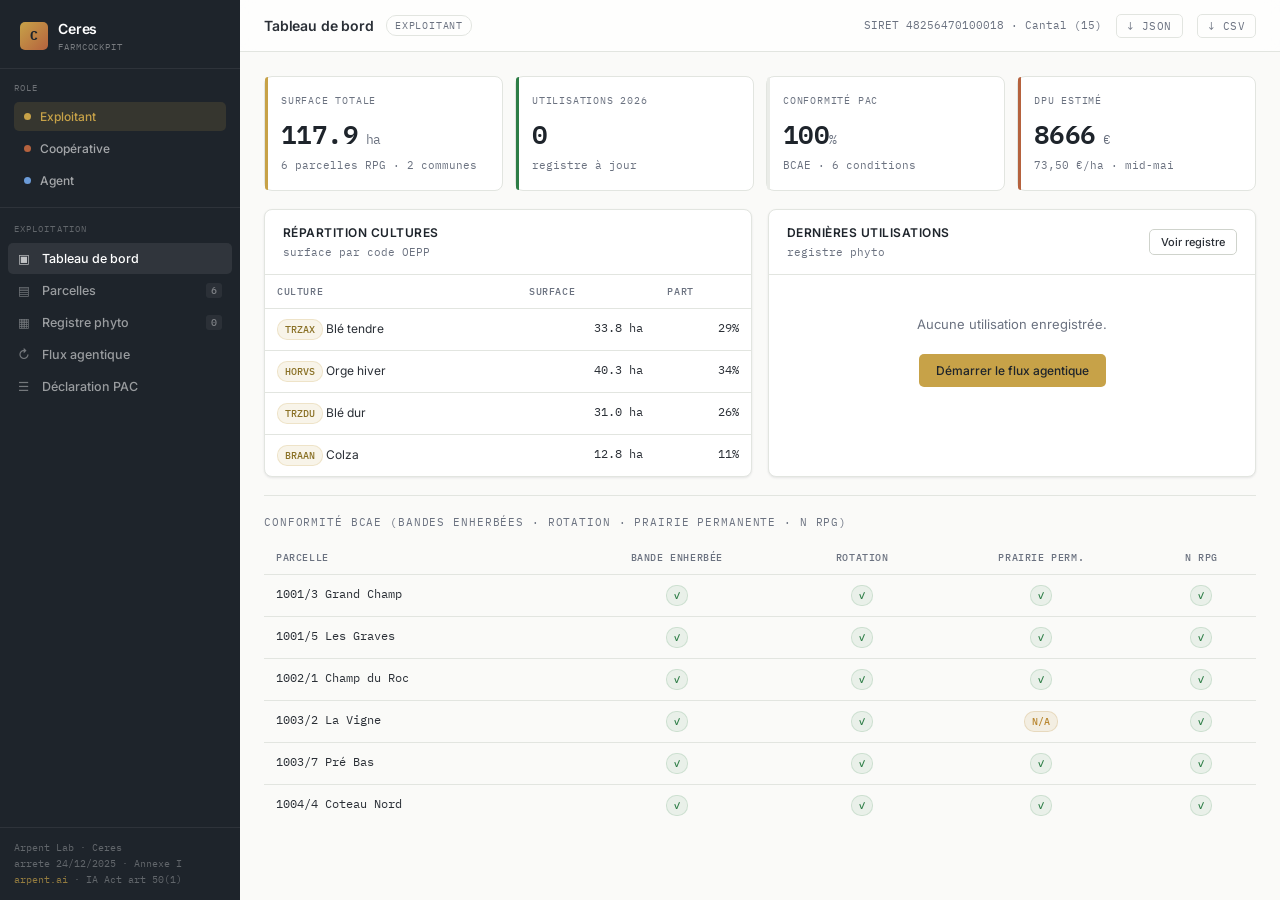
==== commit fb24ee1f: "feat(demo): FarmCockpit v2 - real regulatory tool with 17 Annexe I fields, 7-step agent flow, real C" ====
--- a/demo/index.html
+++ b/demo/index.html
@@ -1,1909 +1,1414 @@
-<!doctype html>
+<!DOCTYPE html>
 <html lang="fr">
 <head>
-<meta charset="utf-8">
-<meta name="viewport" content="width=device-width, initial-scale=1">
-<title>FarmCockpit — Démo Ceres · Arpent Lab</title>
+<meta charset="UTF-8">
+<meta name="viewport" content="width=device-width, initial-scale=1.0">
+<title>Ceres · FarmCockpit : Arpent Lab</title>
 <link rel="preconnect" href="https://fonts.googleapis.com">
 <link rel="preconnect" href="https://fonts.gstatic.com" crossorigin>
-<link href="https://fonts.googleapis.com/css2?family=Inter:wght@400;500;600;700;800&family=IBM+Plex+Mono:wght@400;500;600&display=swap" rel="stylesheet">
+<link href="https://fonts.googleapis.com/css2?family=Inter:wght@300;400;500;600;700&family=IBM+Plex+Mono:wght@400;500;600&display=swap" rel="stylesheet">
 <style>
-/* ===== Brand tokens ===== */
-:root {
-  --anthracite: #1e242b;
-  --anthracite-2: #2c333b;
-  --anthracite-3: #3a424b;
-  --gold: #c7a248;
-  --gold-dark: #96752d;
-  --gold-light: #eadba8;
-  --terra: #b5623e;
-  --terra-dark: #8d472c;
-  --terra-light: #f4ddcd;
-  --paper: #fafaf8;
-  --white: #ffffff;
-  --grey: #ececec;
-  --muted: #6f7881;
-  --line: #dbdcd9;
-  --line-soft: #e8e8e4;
-  --green: #047857;
-  --green-light: #ecfdf5;
-  --green-bg: #d1fae5;
-  --amber: #d97706;
-  --amber-light: #fffbeb;
-  --red: #dc2626;
-  --red-light: #fef2f2;
-  --blue: #2563eb;
-  --blue-light: #eff6ff;
-  --mono: "IBM Plex Mono", ui-monospace, monospace;
-  --sans: "Inter", "Segoe UI", sans-serif;
-  --radius: 10px;
-  --radius-sm: 6px;
-  --radius-lg: 16px;
-  --shadow-sm: 0 1px 2px rgba(30,36,43,.06);
-  --shadow: 0 2px 8px rgba(30,36,43,.08);
-  --shadow-lg: 0 8px 30px rgba(30,36,43,.12);
-  --sidebar-w: 240px;
-}
-
-*, *::before, *::after { box-sizing: border-box; }
-html { scroll-behavior: smooth; }
-body {
-  margin: 0;
-  font-family: var(--sans);
-  color: var(--anthracite);
-  background: var(--paper);
-  line-height: 1.5;
-  -webkit-font-smoothing: antialiased;
-  -moz-osx-font-smoothing: grayscale;
-}
-button, input, select, textarea { font: inherit; color: inherit; }
-a { color: inherit; text-decoration: none; }
-
-::selection { background: var(--gold-light); }
-
-/* ===== App shell ===== */
-.app {
-  display: grid;
-  grid-template-columns: var(--sidebar-w) 1fr;
-  min-height: 100vh;
-}
-
-/* ===== Sidebar ===== */
-.sidebar {
-  background: var(--anthracite);
-  color: #c8ccd0;
-  display: flex;
-  flex-direction: column;
-  position: sticky;
-  top: 0;
-  height: 100vh;
-  overflow-y: auto;
-}
-.sidebar-brand {
-  display: flex;
-  align-items: baseline;
-  gap: 8px;
-  padding: 22px 20px 18px;
-  border-bottom: 1px solid rgba(255,255,255,.08);
-}
-.sidebar-brand span {
-  font-size: 15px;
-  font-weight: 700;
-  letter-spacing: .22em;
-  color: #fff;
-}
-.sidebar-brand small {
-  font-size: 9px;
-  font-weight: 500;
-  letter-spacing: .14em;
-  color: var(--gold);
-  font-family: var(--mono);
-}
-.sidebar-brand .logo-c {
-  width: 28px; height: 28px;
-  border: 2px solid var(--gold);
-  border-radius: 50%;
-  display: grid; place-items: center;
-  font-size: 13px; font-weight: 800;
-  color: var(--gold);
-  flex: none;
-}
-.sidebar-section {
-  padding: 16px 12px 8px;
-}
-.sidebar-label {
-  font-size: 10px;
-  font-weight: 600;
-  letter-spacing: .12em;
-  text-transform: uppercase;
-  color: rgba(255,255,255,.35);
-  padding: 0 8px 8px;
-}
-.sidebar-nav { display: flex; flex-direction: column; gap: 2px; }
-.sidebar-nav button {
-  display: flex;
-  align-items: center;
-  gap: 10px;
-  padding: 9px 10px;
-  border: 0;
-  background: transparent;
-  color: #a0a6ab;
-  font-size: 13px;
-  font-weight: 500;
-  border-radius: var(--radius-sm);
-  cursor: pointer;
-  transition: background .15s, color .15s;
-  text-align: left;
-  width: 100%;
-}
-.sidebar-nav button:hover { background: rgba(255,255,255,.06); color: #fff; }
-.sidebar-nav button.active {
-  background: rgba(199,162,72,.12);
-  color: var(--gold);
-}
-.sidebar-nav button .nav-icon {
-  width: 18px; height: 18px;
-  flex: none;
-  display: grid; place-items: center;
-  font-size: 15px;
-  opacity: .7;
-}
-.sidebar-nav button.active .nav-icon { opacity: 1; }
-.sidebar-footer {
-  margin-top: auto;
-  padding: 14px 20px;
-  border-top: 1px solid rgba(255,255,255,.08);
-  font-size: 11px;
-  color: rgba(255,255,255,.3);
-  line-height: 1.5;
-}
-.sidebar-footer a { color: var(--gold); }
-
-/* ===== Role switcher ===== */
-.role-switcher {
-  display: flex;
-  gap: 0;
-  padding: 14px 12px;
-  border-bottom: 1px solid rgba(255,255,255,.08);
-}
-.role-pill {
-  flex: 1;
-  padding: 8px 6px;
-  border: 1px solid rgba(255,255,255,.1);
-  background: transparent;
-  color: #a0a6ab;
-  font-size: 11px;
-  font-weight: 600;
-  border-radius: var(--radius-sm);
-  cursor: pointer;
-  transition: all .15s;
-  text-align: center;
-}
-.role-pill + .role-pill { margin-left: 4px; }
-.role-pill:hover { border-color: rgba(255,255,255,.2); color: #fff; }
-.role-pill.active {
-  background: var(--gold);
-  border-color: var(--gold);
-  color: var(--anthracite);
-}
-
-/* ===== Main area ===== */
-.main {
-  background: var(--paper);
-  min-width: 0;
-  display: flex;
-  flex-direction: column;
-}
-
-/* ===== Top bar ===== */
-.topbar {
-  display: flex;
-  align-items: center;
-  justify-content: space-between;
-  gap: 16px;
-  padding: 14px 28px;
-  background: var(--white);
-  border-bottom: 1px solid var(--line);
-  position: sticky;
-  top: 0;
-  z-index: 50;
-}
-.topbar-title {
-  display: flex;
-  flex-direction: column;
-  gap: 1px;
-}
-.topbar-title h1 {
-  margin: 0;
-  font-size: 16px;
-  font-weight: 700;
-  color: var(--anthracite);
-}
-.topbar-title .breadcrumb {
-  font-size: 11px;
-  color: var(--muted);
-  font-weight: 500;
-}
-.topbar-right {
-  display: flex;
-  align-items: center;
-  gap: 14px;
-}
-.topbar-badge {
-  display: inline-flex;
-  align-items: center;
-  gap: 6px;
-  padding: 5px 12px;
-  border-radius: 99px;
-  font-size: 11px;
-  font-weight: 600;
-}
-.topbar-badge.live {
-  background: var(--green-light);
-  color: var(--green);
-}
-.topbar-badge .dot {
-  width: 7px; height: 7px;
-  border-radius: 50%;
-  background: currentColor;
-  animation: pulse 2s ease-in-out infinite;
-}
-@keyframes pulse { 50% { opacity: .4; } }
-.topbar-user {
-  display: flex;
-  align-items: center;
-  gap: 10px;
-  font-size: 12px;
-  color: var(--muted);
-}
-.topbar-user .avatar {
-  width: 32px; height: 32px;
-  border-radius: 50%;
-  background: var(--anthracite);
-  color: var(--gold);
-  display: grid; place-items: center;
-  font-size: 13px;
-  font-weight: 700;
-}
-
-/* ===== Content area ===== */
-.content {
-  padding: 24px 28px 60px;
-  flex: 1;
-  max-width: 1100px;
-}
-.content { display: none; }
-.content.active { display: block; }
-
-/* ===== Cards ===== */
-.card {
-  background: var(--white);
-  border: 1px solid var(--line);
-  border-radius: var(--radius);
-  box-shadow: var(--shadow-sm);
-}
-.card-head {
-  display: flex;
-  align-items: center;
-  justify-content: space-between;
-  gap: 12px;
-  padding: 14px 18px;
-  border-bottom: 1px solid var(--line-soft);
-}
-.card-head h3 {
-  margin: 0;
-  font-size: 14px;
-  font-weight: 700;
-}
-.card-head .badge {
-  font-size: 10px;
-  font-weight: 600;
-  padding: 3px 9px;
-  border-radius: 99px;
-  background: var(--grey);
-  color: var(--muted);
-}
-.card-body { padding: 18px; }
-
-/* ===== Stat grid ===== */
-.stat-grid {
-  display: grid;
-  grid-template-columns: repeat(4, 1fr);
-  gap: 14px;
-  margin-bottom: 24px;
-}
-.stat {
-  background: var(--white);
-  border: 1px solid var(--line);
-  border-radius: var(--radius);
-  padding: 16px;
-  box-shadow: var(--shadow-sm);
-}
-.stat-label {
-  font-size: 10px;
-  font-weight: 600;
-  text-transform: uppercase;
-  letter-spacing: .08em;
-  color: var(--muted);
-  margin-bottom: 8px;
-}
-.stat-value {
-  font-size: 28px;
-  font-weight: 800;
-  line-height: 1;
-  color: var(--anthracite);
-}
-.stat-value .unit {
-  font-size: 13px;
-  font-weight: 500;
-  color: var(--muted);
-  margin-left: 3px;
-}
-.stat-trend {
-  margin-top: 6px;
-  font-size: 11px;
-  font-weight: 600;
-  display: flex;
-  align-items: center;
-  gap: 4px;
-}
-.stat-trend.up { color: var(--green); }
-.stat-trend.down { color: var(--red); }
-.stat-trend.neutral { color: var(--muted); }
-
-/* ===== Dashboard grid ===== */
-.dash-grid {
-  display: grid;
-  grid-template-columns: 1.4fr 1fr;
-  gap: 18px;
-  margin-bottom: 18px;
-}
-.dash-grid-3 {
-  display: grid;
-  grid-template-columns: 1fr 1fr 1fr;
-  gap: 18px;
-}
-
-/* ===== Parcelle table ===== */
-.table-wrap { overflow-x: auto; }
-table.data {
-  width: 100%;
-  border-collapse: collapse;
-  font-size: 13px;
-}
-table.data th {
-  text-align: left;
-  padding: 10px 14px;
-  font-size: 10px;
-  font-weight: 600;
-  text-transform: uppercase;
-  letter-spacing: .06em;
-  color: var(--muted);
-  background: var(--paper);
-  border-bottom: 1px solid var(--line);
-  white-space: nowrap;
-}
-table.data td {
-  padding: 12px 14px;
-  border-bottom: 1px solid var(--line-soft);
-  white-space: nowrap;
-}
-table.data tr:hover td { background: rgba(250,250,248,.5); }
-table.data tr:last-child td { border-bottom: 0; }
-
-.pcl-name { font-weight: 600; }
-.pcl-id { font-family: var(--mono); font-size: 11px; color: var(--muted); }
-.tag {
-  display: inline-flex;
-  align-items: center;
-  padding: 3px 8px;
-  border-radius: 99px;
-  font-size: 11px;
-  font-weight: 600;
-}
-.tag.green { background: var(--green-light); color: var(--green); }
-.tag.amber { background: var(--amber-light); color: var(--amber); }
-.tag.red { background: var(--red-light); color: var(--red); }
-.tag.blue { background: var(--blue-light); color: var(--blue); }
-.tag.grey { background: var(--grey); color: var(--muted); }
-
-/* ===== Phyto registry ===== */
-.phyto-entry {
-  display: flex;
-  align-items: flex-start;
-  gap: 14px;
-  padding: 14px 18px;
-  border-bottom: 1px solid var(--line-soft);
-}
-.phyto-entry:last-child { border-bottom: 0; }
-.phyto-date {
-  flex: none;
-  width: 56px;
-  text-align: center;
-}
-.phyto-date .day { font-size: 18px; font-weight: 800; line-height: 1; }
-.phyto-date .month { font-size: 10px; font-weight: 600; text-transform: uppercase; color: var(--muted); margin-top: 2px; }
-.phyto-info { flex: 1; min-width: 0; }
-.phyto-info .product { font-weight: 600; font-size: 13px; }
-.phyto-info .meta { font-size: 12px; color: var(--muted); margin-top: 2px; }
-.phyto-info .checks { display: flex; gap: 6px; flex-wrap: wrap; margin-top: 8px; }
-.check-chip {
-  display: inline-flex;
-  align-items: center;
-  gap: 4px;
-  padding: 3px 7px;
-  border-radius: 4px;
-  font-size: 10px;
-  font-weight: 600;
-}
-.check-chip.ok { background: var(--green-light); color: var(--green); }
-.check-chip.warn { background: var(--amber-light); color: var(--amber); }
-.check-chip.fail { background: var(--red-light); color: var(--red); }
-
-/* ===== Forms / inputs ===== */
-.form-row {
-  display: grid;
-  grid-template-columns: 1fr 1fr;
-  gap: 14px;
-  margin-bottom: 14px;
-}
-.form-field { display: flex; flex-direction: column; gap: 5px; }
-.form-field.full { grid-column: 1 / -1; }
-.form-field label {
-  font-size: 12px;
-  font-weight: 600;
-  color: var(--anthracite);
-}
-.form-field input, .form-field select, .form-field textarea {
-  padding: 9px 12px;
-  border: 1px solid var(--line);
-  border-radius: var(--radius-sm);
-  font-size: 13px;
-  background: var(--white);
-  transition: border-color .15s;
-}
-.form-field input:focus, .form-field select:focus, .form-field textarea:focus {
-  outline: none;
-  border-color: var(--gold);
-  box-shadow: 0 0 0 3px rgba(199,162,72,.12);
-}
-.btn {
-  display: inline-flex;
-  align-items: center;
-  gap: 8px;
-  padding: 10px 18px;
-  border: 0;
-  border-radius: var(--radius-sm);
-  font-size: 13px;
-  font-weight: 600;
-  cursor: pointer;
-  transition: all .15s;
-}
-.btn-primary { background: var(--anthracite); color: #fff; }
-.btn-primary:hover { background: var(--gold-dark); }
-.btn-gold { background: var(--gold); color: var(--anthracite); }
-.btn-gold:hover { background: var(--gold-dark); color: #fff; }
-.btn-terra { background: var(--terra); color: #fff; }
-.btn-terra:hover { background: var(--terra-dark); }
-.btn-ghost { background: transparent; color: var(--anthracite); border: 1px solid var(--line); }
-.btn-ghost:hover { border-color: var(--anthracite); }
-.btn-sm { padding: 6px 12px; font-size: 12px; }
-
-/* ===== Compliance bar ===== */
-.compliance-bar {
-  display: flex;
-  height: 8px;
-  border-radius: 99px;
-  overflow: hidden;
-  background: var(--grey);
-}
-.compliance-bar .seg { height: 100%; }
-.compliance-bar .seg.ok { background: var(--green); }
-.compliance-bar .seg.warn { background: var(--amber); }
-.compliance-bar .seg.fail { background: var(--red); }
-
-.compliance-legend {
-  display: flex;
-  gap: 16px;
-  margin-top: 10px;
-  font-size: 11px;
-  color: var(--muted);
-}
-.compliance-legend span {
-  display: flex;
-  align-items: center;
-  gap: 5px;
-}
-.compliance-legend .dot {
-  width: 8px; height: 8px;
-  border-radius: 50%;
-}
-
-/* ===== Alert items ===== */
-.alert-item {
-  display: flex;
-  align-items: flex-start;
-  gap: 12px;
-  padding: 12px 18px;
-  border-bottom: 1px solid var(--line-soft);
-}
-.alert-item:last-child { border-bottom: 0; }
-.alert-icon {
-  flex: none;
-  width: 32px; height: 32px;
-  border-radius: 8px;
-  display: grid; place-items: center;
-  font-size: 15px;
-  font-weight: 700;
-}
-.alert-icon.warn { background: var(--amber-light); color: var(--amber); }
-.alert-icon.crit { background: var(--red-light); color: var(--red); }
-.alert-icon.info { background: var(--blue-light); color: var(--blue); }
-.alert-icon.ok { background: var(--green-light); color: var(--green); }
-.alert-body { flex: 1; }
-.alert-body .title { font-weight: 600; font-size: 13px; margin-bottom: 1px; }
-.alert-body .desc { font-size: 12px; color: var(--muted); }
-.alert-body .time { font-size: 11px; color: var(--muted); margin-top: 3px; font-family: var(--mono); }
-
-/* ===== Agent chat ===== */
-.agent-container {
-  display: grid;
-  grid-template-columns: 200px 1fr;
-  gap: 0;
-  border: 1px solid var(--line);
-  border-radius: var(--radius);
-  overflow: hidden;
-  background: var(--white);
-  box-shadow: var(--shadow);
-  min-height: 520px;
-}
-.agent-sidebar {
-  background: var(--anthracite);
-  color: #c8ccd0;
-  padding: 16px 14px;
-  display: flex;
-  flex-direction: column;
-  gap: 6px;
-}
-.agent-sidebar h4 {
-  margin: 0 0 8px;
-  font-size: 13px;
-  font-weight: 700;
-  color: #fff;
-}
-.agent-sugg {
-  display: flex;
-  align-items: flex-start;
-  gap: 8px;
-  padding: 10px 10px;
-  border-radius: var(--radius-sm);
-  cursor: pointer;
-  transition: background .15s;
-  font-size: 12px;
-  line-height: 1.4;
-  border: 1px solid transparent;
-}
-.agent-sugg:hover {
-  background: rgba(255,255,255,.06);
-  border-color: rgba(255,255,255,.1);
-}
-.agent-sugg .sugg-icon {
-  flex: none;
-  width: 20px; height: 20px;
-  border-radius: 5px;
-  background: rgba(199,162,72,.2);
-  display: grid; place-items: center;
-  font-size: 11px;
-}
-.agent-main {
-  display: flex;
-  flex-direction: column;
-  min-height: 520px;
-}
-.agent-messages {
-  flex: 1;
-  padding: 20px;
-  overflow-y: auto;
-  display: flex;
-  flex-direction: column;
-  gap: 14px;
-  max-height: 420px;
-}
-.agent-msg {
-  display: flex;
-  gap: 10px;
-  max-width: 88%;
-}
-.agent-msg.user { align-self: flex-end; flex-direction: row-reverse; }
-.agent-avatar {
-  flex: none;
-  width: 30px; height: 30px;
-  border-radius: 50%;
-  display: grid; place-items: center;
-  font-size: 13px;
-  font-weight: 800;
-}
-.agent-msg.agent .agent-avatar { background: var(--gold); color: var(--anthracite); }
-.agent-msg.user .agent-avatar { background: var(--anthracite-2); color: #fff; }
-.agent-bubble {
-  padding: 11px 15px;
-  border-radius: 12px;
-  font-size: 13px;
-  line-height: 1.5;
-}
-.agent-msg.agent .agent-bubble {
-  background: var(--paper);
-  border: 1px solid var(--line);
-}
-.agent-msg.user .agent-bubble {
-  background: var(--anthracite);
-  color: #fff;
-}
-.agent-bubble .action-block {
-  margin-top: 10px;
-  padding: 10px 12px;
-  background: var(--white);
-  border: 1px solid var(--line-soft);
-  border-radius: 8px;
-  font-size: 12px;
-}
-.agent-bubble .action-block .action-title {
-  font-weight: 700;
-  font-size: 12px;
-  margin-bottom: 4px;
-  display: flex;
-  align-items: center;
-  gap: 6px;
-}
-.agent-bubble .action-list {
-  list-style: none;
-  padding: 0;
-  margin: 0;
-}
-.agent-bubble .action-list li {
-  padding: 5px 0;
-  border-bottom: 1px solid var(--line-soft);
-  font-size: 12px;
-  display: flex;
-  align-items: center;
-  gap: 6px;
-}
-.agent-bubble .action-list li:last-child { border: 0; }
-.agent-bubble .action-list .ok { color: var(--green); font-weight: 700; }
-.agent-bubble .action-list .warn { color: var(--amber); font-weight: 700; }
-.agent-bubble .action-list .fail { color: var(--red); font-weight: 700; }
-.agent-typing {
-  display: flex;
-  gap: 4px;
-  padding: 4px 0;
-}
-.agent-typing span {
-  width: 7px; height: 7px;
-  border-radius: 50%;
-  background: var(--muted);
-  animation: typing 1.4s ease-in-out infinite;
-}
-.agent-typing span:nth-child(2) { animation-delay: .2s; }
-.agent-typing span:nth-child(3) { animation-delay: .4s; }
-@keyframes typing {
-  0%, 60%, 100% { transform: translateY(0); opacity: .3; }
-  30% { transform: translateY(-6px); opacity: 1; }
-}
-.agent-input {
-  display: flex;
-  gap: 8px;
-  padding: 14px 16px;
-  border-top: 1px solid var(--line);
-  background: var(--paper);
-}
-.agent-input input {
-  flex: 1;
-  padding: 10px 14px;
-  border: 1px solid var(--line);
-  border-radius: var(--radius-sm);
-  font-size: 13px;
-}
-.agent-input input:focus { outline: none; border-color: var(--gold); }
-.agent-input button {
-  padding: 10px 18px;
-  background: var(--gold);
-  color: var(--anthracite);
-  border: 0;
-  border-radius: var(--radius-sm);
-  font-weight: 600;
-  font-size: 13px;
-  cursor: pointer;
-}
-.agent-input button:disabled { opacity: .4; cursor: default; }
-
-/* ===== Section heading ===== */
-.section-head {
-  display: flex;
-  align-items: center;
-  justify-content: space-between;
-  gap: 16px;
-  margin-bottom: 16px;
-}
-.section-head h2 {
-  margin: 0;
-  font-size: 22px;
-  font-weight: 800;
-  letter-spacing: -.02em;
-}
-.section-head .sub {
-  font-size: 13px;
-  color: var(--muted);
-  margin-top: 2px;
-}
+:root{
+  --anthracite:#1e242b; --gold:#c7a248; --terra:#b5623e; --paper:#fafaf8;
+  --gris:#eaece8; --gris2:#d4d7d2; --ink:#2a2f36; --muted:#6b7280;
+  --line:#e2e5e0; --line2:#cfd3cc; --ok:#2d7d46; --warn:#b8862f; --err:#a93829;
+  --r:8px; --r-sm:5px; --r-lg:14px;
+  --shadow:0 1px 3px rgba(30,36,43,.06),0 1px 2px rgba(30,36,43,.04);
+  --shadow-md:0 4px 12px rgba(30,36,43,.08),0 2px 4px rgba(30,36,43,.04);
+  --shadow-lg:0 12px 32px rgba(30,36,43,.12),0 4px 8px rgba(30,36,43,.06);
+  --mono:'IBM Plex Mono',ui-monospace,monospace; --sans:'Inter',system-ui,sans-serif;
+}
+*{margin:0;padding:0;box-sizing:border-box}
+html,body{height:100%}
+body{font-family:var(--sans);background:var(--paper);color:var(--ink);font-size:14px;line-height:1.5;-webkit-font-smoothing:antialiased}
+button{font-family:inherit;cursor:pointer;border:none;background:none}
+input,select,textarea{font-family:inherit;font-size:13px}
+a{color:inherit;text-decoration:none}
+::selection{background:rgba(199,162,72,.25)}
+
+/* ===== Layout ===== */
+.app{display:grid;grid-template-columns:240px 1fr;height:100vh;overflow:hidden}
+.sidebar{background:var(--anthracite);color:#c8cdd3;display:flex;flex-direction:column;overflow-y:auto}
+.sidebar::-webkit-scrollbar{width:5px}
+.sidebar::-webkit-scrollbar-thumb{background:rgba(255,255,255,.1);border-radius:3px}
+.brand{padding:18px 20px 14px;border-bottom:1px solid rgba(255,255,255,.07);display:flex;align-items:center;gap:10px}
+.brand-mark{width:28px;height:28px;border-radius:var(--r-sm);background:linear-gradient(135deg,var(--gold),var(--terra));display:flex;align-items:center;justify-content:center;font-weight:700;font-size:13px;color:var(--anthracite);font-family:var(--mono)}
+.brand-name{font-size:14px;font-weight:600;color:#fff;letter-spacing:-0.01em}
+.brand-sub{font-size:9px;color:rgba(255,255,255,.4);font-family:var(--mono);text-transform:uppercase;letter-spacing:.1em;margin-top:1px}
+.role-section{padding:12px 14px;border-bottom:1px solid rgba(255,255,255,.07)}
+.role-label{font-size:9px;text-transform:uppercase;letter-spacing:.12em;color:rgba(255,255,255,.35);font-family:var(--mono);margin-bottom:8px;display:block}
+.role-tabs{display:flex;flex-direction:column;gap:3px}
+.role-tab{display:flex;align-items:center;gap:9px;padding:7px 10px;border-radius:var(--r-sm);font-size:12px;color:rgba(255,255,255,.6);transition:all .15s;text-align:left;font-weight:500}
+.role-tab:hover{background:rgba(255,255,255,.06);color:#fff}
+.role-tab.active{background:rgba(199,162,72,.14);color:var(--gold)}
+.role-tab .dot{width:7px;height:7px;border-radius:50%;flex-shrink:0}
+.role-tab[data-role="exploitant"] .dot{background:var(--gold)}
+.role-tab[data-role="coop"] .dot{background:var(--terra)}
+.role-tab[data-role="agent"] .dot{background:#6b9bd8}
+.nav-group-label{font-size:9px;text-transform:uppercase;letter-spacing:.12em;color:rgba(255,255,255,.3);font-family:var(--mono);padding:14px 14px 7px;display:block}
+.nav{display:flex;flex-direction:column;gap:1px;padding:0 8px}
+.nav-item{display:flex;align-items:center;gap:9px;padding:8px 10px;border-radius:var(--r-sm);font-size:12.5px;color:rgba(255,255,255,.55);transition:all .12s;font-weight:500;width:100%;text-align:left}
+.nav-item:hover{background:rgba(255,255,255,.05);color:rgba(255,255,255,.9)}
+.nav-item.active{background:rgba(255,255,255,.08);color:#fff}
+.nav-item .ico{width:15px;height:15px;flex-shrink:0;opacity:.7}
+.nav-count{margin-left:auto;font-size:10px;font-family:var(--mono);color:rgba(255,255,255,.4);background:rgba(255,255,255,.06);padding:1px 5px;border-radius:3px}
+.sidebar-foot{margin-top:auto;padding:12px 14px;border-top:1px solid rgba(255,255,255,.07);font-size:10px;color:rgba(255,255,255,.3);font-family:var(--mono);line-height:1.6}
+.sidebar-foot a{color:var(--gold);opacity:.7}
+.sidebar-foot a:hover{opacity:1}
+
+.main{overflow-y:auto;background:var(--paper)}
+.main::-webkit-scrollbar{width:6px}
+.main::-webkit-scrollbar-thumb{background:var(--gris2);border-radius:3px}
+.topbar{height:52px;border-bottom:1px solid var(--line);display:flex;align-items:center;justify-content:space-between;padding:0 24px;background:rgba(255,255,255,.7);backdrop-filter:blur(8px);position:sticky;top:0;z-index:10}
+.topbar-left{display:flex;align-items:center;gap:12px}
+.topbar h1{font-size:14px;font-weight:600;letter-spacing:-0.01em}
+.topbar-role{font-size:10px;font-family:var(--mono);color:var(--muted);text-transform:uppercase;letter-spacing:.08em;padding:2px 8px;border:1px solid var(--line);border-radius:10px}
+.topbar-right{display:flex;align-items:center;gap:14px}
+.topbar-meta{font-size:11px;font-family:var(--mono);color:var(--muted)}
+.topbar-btn{font-size:11px;font-family:var(--mono);color:var(--muted);padding:4px 10px;border:1px solid var(--line);border-radius:5px;transition:all .15s;text-transform:uppercase;letter-spacing:.04em}
+.topbar-btn:hover{border-color:var(--gold);color:var(--ink)}
+.content{padding:24px;max-width:1280px}
+
+/* ===== Cards & panels ===== */
+.card{background:#fff;border:1px solid var(--line);border-radius:var(--r);box-shadow:var(--shadow);overflow:hidden}
+.card-head{padding:14px 18px;border-bottom:1px solid var(--line);display:flex;align-items:center;justify-content:space-between}
+.card-title{font-size:12px;font-weight:600;text-transform:uppercase;letter-spacing:.04em;color:var(--anthracite)}
+.card-sub{font-size:11px;color:var(--muted);font-family:var(--mono);margin-top:2px}
+.card-body{padding:18px}
+.grid-2{display:grid;grid-template-columns:1fr 1fr;gap:16px}
+.grid-3{display:grid;grid-template-columns:1fr 1fr 1fr;gap:14px}
+.grid-4{display:grid;grid-template-columns:repeat(4,1fr);gap:12px}
+
+/* ===== KPI cards ===== */
+.kpi{background:#fff;border:1px solid var(--line);border-radius:var(--r);padding:16px;position:relative}
+.kpi-label{font-size:10px;text-transform:uppercase;letter-spacing:.08em;color:var(--muted);font-family:var(--mono)}
+.kpi-val{font-size:26px;font-weight:600;font-family:var(--mono);margin:6px 0 2px;letter-spacing:-0.02em;color:var(--anthracite)}
+.kpi-unit{font-size:13px;color:var(--muted);font-weight:400}
+.kpi-delta{font-size:11px;font-family:var(--mono);margin-top:4px}
+.kpi-delta.pos{color:var(--ok)}
+.kpi-delta.neg{color:var(--err)}
+.kpi-delta.neu{color:var(--muted)}
+.kpi::before{content:'';position:absolute;top:0;left:0;width:3px;height:100%;border-radius:var(--r) 0 0 var(--r);background:var(--gris)}
+.kpi.accent::before{background:var(--gold)}
+.kpi.terra::before{background:var(--terra)}
+.kpi.ok::before{background:var(--ok)}
+
+/* ===== Tables ===== */
+.tbl{width:100%;border-collapse:collapse;font-size:12px}
+.tbl th{text-align:left;font-size:10px;text-transform:uppercase;letter-spacing:.06em;color:var(--muted);font-family:var(--mono);font-weight:500;padding:9px 12px;border-bottom:1px solid var(--line);white-space:nowrap}
+.tbl td{padding:10px 12px;border-bottom:1px solid var(--line);vertical-align:top}
+.tbl tr:last-child td{border-bottom:none}
+.tbl tr:hover td{background:rgba(199,162,72,.03)}
+.tbl td .mono{font-family:var(--mono);font-size:11px}
+.tbl td.num{font-family:var(--mono);text-align:right}
+.tbl-wrap{overflow-x:auto}
+.row-clickable{cursor:pointer}
+
+/* ===== Badges & tags ===== */
+.tag{display:inline-flex;align-items:center;gap:4px;font-size:10px;font-family:var(--mono);padding:2px 7px;border-radius:10px;font-weight:500;white-space:nowrap}
+.tag.gold{background:rgba(199,162,72,.12);color:#8a7126;border:1px solid rgba(199,162,72,.2)}
+.tag.terra{background:rgba(181,98,62,.1);color:#8a4a30;border:1px solid rgba(181,98,62,.2)}
+.tag.ok{background:rgba(45,125,70,.08);color:var(--ok);border:1px solid rgba(45,125,70,.15)}
+.tag.warn{background:rgba(184,134,47,.1);color:var(--warn);border:1px solid rgba(184,134,47,.2)}
+.tag.err{background:rgba(169,56,41,.08);color:var(--err);border:1px solid rgba(169,56,41,.15)}
+.tag.neu{background:var(--gris);color:var(--muted);border:1px solid var(--line)}
+.tag.info{background:rgba(107,155,216,.08);color:#4a7cb8;border:1px solid rgba(107,155,216,.15)}
+.prov{font-size:9px;font-family:var(--mono);text-transform:uppercase;letter-spacing:.05em;padding:1px 5px;border-radius:3px;font-weight:600}
+.prov.saisi{background:rgba(45,125,70,.1);color:var(--ok)}
+.prov.extrait{background:rgba(107,155,216,.1);color:#4a7cb8}
+.prov.deduit{background:rgba(199,162,72,.12);color:#8a7126}
+.prov.confirme{background:rgba(181,98,62,.1);color:#8a4a30}
+
+/* ===== Forms ===== */
+.form-row{margin-bottom:14px}
+.form-grid{display:grid;grid-template-columns:1fr 1fr;gap:14px}
+.form-grid-3{display:grid;grid-template-columns:1fr 1fr 1fr;gap:14px}
+label.fld{display:block;font-size:10px;text-transform:uppercase;letter-spacing:.05em;color:var(--muted);font-family:var(--mono);margin-bottom:5px;font-weight:500}
+label.fld .req{color:var(--terra)}
+label.fld .opt{color:var(--muted);opacity:.6;font-weight:400}
+input.fld,select.fld,textarea.fld{width:100%;padding:8px 11px;border:1px solid var(--line2);border-radius:var(--r-sm);background:#fff;font-size:13px;color:var(--ink);transition:border .15s;outline:none}
+input.fld:focus,select.fld:focus,textarea.fld:focus{border-color:var(--gold);box-shadow:0 0 0 3px rgba(199,162,72,.12)}
+input.fld.invalid{border-color:var(--err);background:rgba(169,56,41,.03)}
+input.fld.mono,select.fld.mono{font-family:var(--mono);font-size:12px}
+.hint{font-size:11px;color:var(--muted);margin-top:4px;font-family:var(--mono)}
+
+/* ===== Buttons ===== */
+.btn{display:inline-flex;align-items:center;gap:7px;padding:8px 16px;border-radius:5px;font-size:12px;font-weight:500;transition:all .15s;border:1px solid transparent}
+.btn-primary{background:var(--anthracite);color:#fff}
+.btn-primary:hover{background:#2d3640}
+.btn-gold{background:var(--gold);color:var(--anthracite)}
+.btn-gold:hover{background:#d4b05a}
+.btn-outline{border:1px solid var(--line2);color:var(--ink);background:#fff}
+.btn-outline:hover{border-color:var(--gold);color:var(--gold)}
+.btn-terra{background:var(--terra);color:#fff}
+.btn-terra:hover{background:#c4714f}
+.btn-sm{padding:5px 11px;font-size:11px}
+.btn-ghost{color:var(--muted);font-size:11px;padding:4px 8px}
+.btn-ghost:hover{color:var(--ink)}
 
 /* ===== Modal ===== */
-.modal-overlay {
-  position: fixed;
-  inset: 0;
-  background: rgba(30,36,43,.5);
-  display: none;
-  align-items: center;
-  justify-content: center;
-  z-index: 100;
-  padding: 20px;
-}
-.modal-overlay.show { display: flex; }
-.modal {
-  background: var(--white);
-  border-radius: var(--radius-lg);
-  box-shadow: var(--shadow-lg);
-  width: 100%;
-  max-width: 520px;
-  overflow: hidden;
-}
-.modal-head {
-  display: flex;
-  align-items: center;
-  justify-content: space-between;
-  padding: 18px 22px;
-  border-bottom: 1px solid var(--line);
-}
-.modal-head h3 { margin: 0; font-size: 16px; font-weight: 700; }
-.modal-close {
-  border: 0; background: transparent; font-size: 22px;
-  cursor: pointer; color: var(--muted); padding: 0;
-  width: 32px; height: 32px;
-  display: grid; place-items: center;
-  border-radius: 6px;
-}
-.modal-close:hover { background: var(--grey); }
-.modal-body { padding: 22px; }
-
-/* ===== Toast ===== */
-.toast {
-  position: fixed;
-  bottom: 24px;
-  right: 24px;
-  padding: 14px 20px;
-  background: var(--anthracite);
-  color: #fff;
-  border-radius: var(--radius);
-  box-shadow: var(--shadow-lg);
-  font-size: 13px;
-  font-weight: 600;
-  display: flex;
-  align-items: center;
-  gap: 10px;
-  z-index: 200;
-  transform: translateY(100px);
-  opacity: 0;
-  transition: all .3s cubic-bezier(.4,0,.2,1);
-}
-.toast.show { transform: translateY(0); opacity: 1; }
-.toast .toast-icon { color: var(--green); }
-
-/* ===== Progress steps ===== */
-.steps {
-  display: flex;
-  gap: 0;
-  margin-bottom: 20px;
-}
-.step {
-  flex: 1;
-  text-align: center;
-  position: relative;
-  font-size: 11px;
-  font-weight: 600;
-  color: var(--muted);
-  padding: 8px 0;
-}
-.step::after {
-  content: '';
-  position: absolute;
-  top: 50%;
-  right: 0;
-  width: 100%;
-  height: 2px;
-  background: var(--line);
-  z-index: 0;
-}
-.step:last-child::after { display: none; }
-.step .step-dot {
-  width: 26px; height: 26px;
-  border-radius: 50%;
-  display: grid; place-items: center;
-  margin: 0 auto 6px;
-  background: var(--grey);
-  color: var(--muted);
-  font-size: 12px;
-  font-weight: 700;
-  position: relative;
-  z-index: 1;
-}
-.step.active .step-dot { background: var(--gold); color: var(--anthracite); }
-.step.done .step-dot { background: var(--green); color: #fff; }
-.step.active, .step.done { color: var(--anthracite); }
-
-/* ===== Carto ===== */
-.carto-grid {
-  display: grid;
-  grid-template-columns: repeat(auto-fill, minmax(140px, 1fr));
-  gap: 10px;
-  padding: 14px;
-}
-.carto-tile {
-  background: var(--white);
-  border: 1px solid var(--line);
-  border-radius: 8px;
-  padding: 12px;
-  position: relative;
-  overflow: hidden;
-}
-.carto-tile::before {
-  content: '';
-  position: absolute;
-  top: 0; left: 0; right: 0;
-  height: 3px;
-}
-.carto-tile.ok::before { background: var(--green); }
-.carto-tile.warn::before { background: var(--amber); }
-.carto-tile.crit::before { background: var(--red); }
-.carto-tile .ct-name { font-size: 12px; font-weight: 700; margin-bottom: 2px; }
-.carto-tile .ct-meta { font-size: 10px; color: var(--muted); }
-.carto-tile .ct-rate {
-  font-size: 20px; font-weight: 800;
-  margin-top: 8px;
-}
-.carto-tile.ok .ct-rate { color: var(--green); }
-.carto-tile.warn .ct-rate { color: var(--amber); }
-.carto-tile.crit .ct-rate { color: var(--red); }
-
-/* ===== PAC form ===== */
-.pac-summary {
-  display: grid;
-  grid-template-columns: 1fr 1fr;
-  gap: 12px;
-  padding: 16px 18px;
-  background: var(--green-light);
-  border-radius: var(--radius);
-  margin-bottom: 16px;
-}
-.pac-summary .item {
-  display: flex;
-  flex-direction: column;
-}
-.pac-summary .item .label {
-  font-size: 10px; font-weight: 600;
-  text-transform: uppercase; letter-spacing: .06em;
-  color: var(--green);
-}
-.pac-summary .item .val {
-  font-size: 16px; font-weight: 700;
-  margin-top: 2px;
-}
-
-/* ===== Mobile ===== */
-@media (max-width: 860px) {
-  .app { grid-template-columns: 1fr; }
-  .sidebar {
-    position: fixed;
-    left: -100%;
-    z-index: 200;
-    transition: left .25s;
-    width: 240px;
-  }
-  .sidebar.open { left: 0; }
-  .stat-grid { grid-template-columns: repeat(2, 1fr); }
-  .dash-grid, .dash-grid-3 { grid-template-columns: 1fr; }
-  .agent-container { grid-template-columns: 1fr; }
-  .agent-sidebar { display: none; }
-  .form-row { grid-template-columns: 1fr; }
-  .mobile-menu-btn { display: grid !important; }
-}
-.mobile-menu-btn {
-  display: none;
-  width: 40px; height: 40px;
-  border: 1px solid var(--line);
-  border-radius: 8px;
-  background: var(--white);
-  cursor: pointer;
-  place-items: center;
-  font-size: 18px;
-}
-
-/* ===== Back link ===== */
-.back-link {
-  display: inline-flex;
-  align-items: center;
-  gap: 6px;
-  font-size: 12px;
-  font-weight: 600;
-  color: var(--muted);
-  margin-bottom: 16px;
-  transition: color .15s;
-}
-.back-link:hover { color: var(--anthracite); }
+.modal-overlay{position:fixed;inset:0;background:rgba(30,36,43,.4);backdrop-filter:blur(2px);display:none;align-items:flex-start;justify-content:center;z-index:100;padding:40px 20px;overflow-y:auto}
+.modal-overlay.show{display:flex}
+.modal{background:#fff;border-radius:var(--r-lg);box-shadow:var(--shadow-lg);max-width:780px;width:100%;margin:0 auto}
+.modal-head{padding:18px 24px;border-bottom:1px solid var(--line);display:flex;align-items:center;justify-content:space-between}
+.modal-title{font-size:15px;font-weight:600;color:var(--anthracite)}
+.modal-sub{font-size:11px;color:var(--muted);font-family:var(--mono);margin-top:2px}
+.modal-body{padding:24px;max-height:70vh;overflow-y:auto}
+.modal-foot{padding:14px 24px;border-top:1px solid var(--line);display:flex;justify-content:space-between;align-items:center}
+.modal-close{font-size:18px;color:var(--muted);width:28px;height:28px;border-radius:50%;display:flex;align-items:center;justify-content:center}
+.modal-close:hover{background:var(--gris);color:var(--ink)}
+
+/* ===== Agent flow ===== */
+.flow-steps{display:flex;gap:0;margin-bottom:20px;flex-wrap:wrap}
+.flow-step{flex:1;min-width:120px;position:relative;padding:10px 12px;border-top:2px solid var(--line);font-size:11px;transition:all .2s}
+.flow-step .step-n{font-size:9px;font-family:var(--mono);color:var(--muted)}
+.flow-step .step-t{font-weight:600;margin-top:2px;color:var(--ink)}
+.flow-step.active{border-top-color:var(--gold);background:rgba(199,162,72,.04)}
+.flow-step.done{border-top-color:var(--ok)}
+.flow-step.done .step-n{color:var(--ok)}
+.flow-step.done .step-t{color:var(--ok)}
+
+.flow-panel{background:#fff;border:1px solid var(--line);border-radius:var(--r);padding:20px;min-height:300px}
+.flow-step-title{font-size:16px;font-weight:600;margin-bottom:4px}
+.flow-step-desc{font-size:12px;color:var(--muted);margin-bottom:16px}
+.flow-field{display:grid;grid-template-columns:180px 1fr 90px 80px;gap:12px;align-items:center;padding:9px 0;border-bottom:1px solid var(--line);font-size:12px}
+.flow-field:last-child{border-bottom:none}
+.flow-field .ff-label{font-weight:500}
+.flow-field .ff-val{font-family:var(--mono);font-size:11px}
+.conf-bar{display:inline-flex;align-items:center;gap:4px;font-size:10px;font-family:var(--mono)}
+.conf-dot{width:7px;height:7px;border-radius:50%;display:inline-block}
+.conf-hi{background:var(--ok)}
+.conf-md{background:var(--warn)}
+.conf-lo{background:var(--err)}
+
+/* ===== Chat ===== */
+.chat-wrap{display:grid;grid-template-columns:1fr 280px;height:calc(100vh - 52px);overflow:hidden}
+.chat-main{display:flex;flex-direction:column;overflow:hidden}
+.chat-trace{border-left:1px solid var(--line);overflow-y:auto;background:var(--paper)}
+.chat-trace-head{padding:12px 16px;border-bottom:1px solid var(--line);font-size:11px;font-family:var(--mono);text-transform:uppercase;letter-spacing:.05em;color:var(--muted)}
+.chat-msgs{flex:1;overflow-y:auto;padding:20px 24px;display:flex;flex-direction:column;gap:14px}
+.chat-msg{display:flex;gap:10px;max-width:80%}
+.chat-msg.user{align-self:flex-end;flex-direction:row-reverse}
+.chat-avatar{width:28px;height:28px;border-radius:50%;flex-shrink:0;display:flex;align-items:center;justify-content:center;font-size:11px;font-weight:600;font-family:var(--mono)}
+.chat-msg.agent .chat-avatar{background:var(--anthracite);color:var(--gold)}
+.chat-msg.user .chat-avatar{background:var(--gold);color:var(--anthracite)}
+.chat-bubble{padding:10px 14px;border-radius:12px;font-size:13px;line-height:1.5}
+.chat-msg.agent .chat-bubble{background:#fff;border:1px solid var(--line)}
+.chat-msg.user .chat-bubble{background:var(--anthracite);color:#e2e5e0}
+.chat-bubble .mono{font-family:var(--mono);font-size:11px;background:rgba(199,162,72,.08);padding:1px 5px;border-radius:3px;color:var(--gold)}
+.chat-bubble .reg{display:block;margin-top:6px;padding:8px;border-radius:6px;background:var(--gris);border:1px solid var(--line)}
+.chat-bubble .reg .rh{font-size:10px;font-family:var(--mono);color:var(--muted);margin-bottom:4px}
+.chat-bubble .reg .rt{font-size:12px;font-family:var(--mono);color:var(--ink);line-height:1.6}
+.chat-input{border-top:1px solid var(--line);padding:12px 20px;display:flex;gap:10px;background:#fff}
+.chat-input input{flex:1;padding:9px 14px;border:1px solid var(--line2);border-radius:var(--r-sm);font-size:13px;outline:none}
+.chat-input input:focus{border-color:var(--gold)}
+.chat-suggestions{display:flex;gap:6px;flex-wrap:wrap;padding:0 20px 10px;background:#fff}
+.chat-sug{font-size:11px;padding:4px 10px;border:1px solid var(--line);border-radius:14px;color:var(--muted);transition:all .15s}
+.chat-sug:hover{border-color:var(--gold);color:var(--gold)}
+.trace-item{padding:10px 16px;border-bottom:1px solid var(--line);font-size:11px}
+.trace-item .tt{font-family:var(--mono);color:var(--muted);font-size:10px}
+.trace-item .ta{color:var(--ink);margin-top:3px;line-height:1.45}
+.trace-item .ta .mono{font-family:var(--mono);font-size:10px;background:var(--gris);padding:1px 4px;border-radius:3px}
+
+/* ===== Alerts ===== */
+.alert{display:flex;gap:12px;padding:12px 16px;border-radius:var(--r-sm);border:1px solid;font-size:12px;margin-bottom:8px}
+.alert.err{border-color:rgba(169,56,41,.2);background:rgba(169,56,41,.04)}
+.alert.warn{border-color:rgba(184,134,47,.2);background:rgba(184,134,47,.04)}
+.alert.ok{border-color:rgba(45,125,70,.2);background:rgba(45,125,70,.04)}
+.alert .ai{flex-shrink:0;width:20px;text-align:center;font-size:14px}
+.alert .at{font-weight:600;margin-bottom:2px}
+.alert .ad{color:var(--muted);font-size:11px;font-family:var(--mono)}
 
 /* ===== Misc ===== */
-.empty-state {
-  text-align: center;
-  padding: 40px 20px;
-  color: var(--muted);
-}
-.empty-state .icon { font-size: 32px; margin-bottom: 12px; }
-.empty-state .title { font-weight: 600; font-size: 14px; color: var(--anthracite); margin-bottom: 4px; }
-.empty-state .desc { font-size: 12px; }
-
-.divider { height: 1px; background: var(--line); margin: 18px 0; }
-
-.pac-check {
-  display: flex;
-  align-items: center;
-  gap: 10px;
-  padding: 12px 14px;
-  border: 1px solid var(--line);
-  border-radius: var(--radius-sm);
-  margin-bottom: 8px;
-}
-.pac-check .check-icon {
-  flex: none;
-  width: 22px; height: 22px;
-  border-radius: 50%;
-  display: grid; place-items: center;
-  font-size: 12px;
-  font-weight: 700;
-}
-.pac-check.ok .check-icon { background: var(--green); color: #fff; }
-.pac-check.warn .check-icon { background: var(--amber); color: #fff; }
-.pac-check .check-body { flex: 1; font-size: 12px; }
-.pac-check .check-body .ttl { font-weight: 600; }
-.pac-check .check-body .dsc { color: var(--muted); margin-top: 1px; }
+.section-title{font-size:11px;text-transform:uppercase;letter-spacing:.08em;color:var(--muted);font-family:var(--mono);margin-bottom:10px}
+.empty{text-align:center;padding:40px;color:var(--muted);font-size:13px}
+.muted{color:var(--muted)}
+.mono{font-family:var(--mono)}
+.divider{height:1px;background:var(--line);margin:18px 0}
+.pac-grid{display:grid;grid-template-columns:repeat(6,1fr);gap:8px;margin-bottom:16px}
+.pac-cell{text-align:center;padding:10px 6px;border:1px solid var(--line);border-radius:var(--r-sm);font-size:11px}
+.pac-cell .pl{font-size:9px;font-family:var(--mono);color:var(--muted);text-transform:uppercase}
+.pac-cell .pv{font-size:18px;font-family:var(--mono);font-weight:600;color:var(--anthracite);margin:4px 0 2px}
+.pac-cell.ok{border-color:rgba(45,125,70,.25);background:rgba(45,125,70,.03)}
+.pac-cell.warn{border-color:rgba(184,134,47,.3);background:rgba(184,134,47,.03)}
+.pac-cell.err{border-color:rgba(169,56,41,.25);background:rgba(169,56,41,.03)}
+.compliance-bar{height:6px;border-radius:3px;background:var(--gris);overflow:hidden;margin-top:4px}
+.compliance-fill{height:100%;border-radius:3px;transition:width .5s}
+.hidden{display:none!important}
+.toast-wrap{position:fixed;bottom:20px;right:20px;z-index:200;display:flex;flex-direction:column;gap:8px}
+.toast{background:var(--anthracite);color:#fff;padding:10px 16px;border-radius:6px;font-size:12px;box-shadow:var(--shadow-lg);animation:slideIn .25s ease;display:flex;align-items:center;gap:8px}
+.toast .dot{width:6px;height:6px;border-radius:50%;background:var(--gold)}
+@keyframes slideIn{from{transform:translateX(20px);opacity:0}to{transform:translateX(0);opacity:1}}
+@keyframes typing{0%,100%{opacity:.3}50%{opacity:1}}
+.typing{animation:typing 1s infinite}
+.tab-bar{display:flex;gap:0;border-bottom:1px solid var(--line);margin-bottom:16px}
+.tab{padding:8px 16px;font-size:12px;color:var(--muted);border-bottom:2px solid transparent;transition:all .15s;font-weight:500}
+.tab:hover{color:var(--ink)}
+.tab.active{color:var(--anthracite);border-bottom-color:var(--gold)}
+.scroll-y{overflow-y:auto}
 </style>
 </head>
 <body>
-
-<div class="app" id="app">
+<div class="app">
   <!-- ===== Sidebar ===== -->
-  <aside class="sidebar" id="sidebar">
-    <div class="sidebar-brand">
-      <div class="logo-c">C</div>
-      <span>ARPENT</span>
-      <small>LAB</small>
-    </div>
-
-    <div class="role-switcher" id="roleSwitcher">
-      <button class="role-pill active" data-role="exploitant">Exploitant</button>
-      <button class="role-pill" data-role="coop">Coop</button>
-      <button class="role-pill" data-role="agent">Agent</button>
-    </div>
-
-    <div class="sidebar-section">
-      <div class="sidebar-label">Navigation</div>
-      <nav class="sidebar-nav" id="sidebarNav">
-        <!-- Dynamically populated based on role -->
-      </nav>
-    </div>
-
-    <div class="sidebar-footer">
-      Démo Ceres · pré-MVP<br>
-      <a href="https://arpent-lab.ai">arpent-lab.ai</a>
-    </div>
-  </div>
+  <aside class="sidebar">
+    <div class="brand">
+      <div class="brand-mark">C</div>
+      <div>
+        <div class="brand-name">Ceres</div>
+        <div class="brand-sub">FarmCockpit</div>
+      </div>
+    </div>
+    <div class="role-section">
+      <span class="role-label">Role</span>
+      <div class="role-tabs">
+        <button class="role-tab active" data-role="exploitant" onclick="switchRole('exploitant')"><span class="dot"></span>Exploitant</button>
+        <button class="role-tab" data-role="coop" onclick="switchRole('coop')"><span class="dot"></span>Coopérative</button>
+        <button class="role-tab" data-role="agent" onclick="switchRole('agent')"><span class="dot"></span>Agent</button>
+      </div>
+    </div>
+    <div id="navExploitant">
+      <div class="nav-group-label">Exploitation</div>
+      <div class="nav">
+        <button class="nav-item active" data-view="dashboard" onclick="navTo('dashboard')"><span class="ico">▣</span>Tableau de bord</button>
+        <button class="nav-item" data-view="parcelles" onclick="navTo('parcelles')"><span class="ico">▤</span>Parcelles<span class="nav-count" id="cnt-parc">6</span></button>
+        <button class="nav-item" data-view="registre" onclick="navTo('registre')"><span class="ico">▦</span>Registre phyto<span class="nav-count" id="cnt-reg">0</span></button>
+        <button class="nav-item" data-view="flux" onclick="navTo('flux')"><span class="ico">↻</span>Flux agentique</button>
+        <button class="nav-item" data-view="pac" onclick="navTo('pac')"><span class="ico">☰</span>Déclaration PAC</button>
+      </div>
+    </div>
+    <div id="navCoop" class="hidden">
+      <div class="nav-group-label">Coopérative</div>
+      <div class="nav">
+        <button class="nav-item active" data-view="coop-vue" onclick="navTo('coop-vue')"><span class="ico">▣</span>Vue agrégée</button>
+        <button class="nav-item" data-view="adherents" onclick="navTo('adherents')"><span class="ico">∛</span>Adhérents<span class="nav-count" id="cnt-adh">0</span></button>
+        <button class="nav-item" data-view="alertes" onclick="navTo('alertes')"><span class="ico">▲</span>Alertes</button>
+        <button class="nav-item" data-view="carto" onclick="navTo('carto')"><span class="ico">◍</span>Carto conformité</button>
+      </div>
+    </div>
+    <div id="navAgent" class="hidden">
+      <div class="nav-group-label">Agent Ceres</div>
+      <div class="nav">
+        <button class="nav-item active" data-view="chat" onclick="navTo('chat')"><span class="ico">✦</span>Conversation</button>
+        <button class="nav-item" data-view="trace" onclick="navTo('trace')"><span class="ico">≡</span>Actions tracées</button>
+      </div>
+    </div>
+    <div class="sidebar-foot">
+      Arpent Lab · Ceres<br>arrete 24/12/2025 · Annexe I<br><a href="https://arpent.ai">arpent.ai</a> · IA Act art 50(1)
+    </div>
+  </aside>
 
   <!-- ===== Main ===== -->
   <main class="main">
     <div class="topbar">
-      <div style="display:flex;align-items:center;gap:12px;">
-        <button class="mobile-menu-btn" id="mobileMenuBtn">☰</button>
-        <div class="topbar-title">
-          <h1 id="pageTitle">Tableau de bord</h1>
-          <span class="breadcrumb" id="pageCrumb">Exploitant · Ferme du Moulin</span>
-        </div>
+      <div class="topbar-left">
+        <h1 id="page-title">Tableau de bord</h1>
+        <span class="topbar-role" id="role-pill">Exploitant</span>
       </div>
       <div class="topbar-right">
-        <div class="topbar-badge live"><span class="dot"></span> Démo live</div>
-        <div class="topbar-user">
-          <span id="userName">M. Dubois</span>
-          <div class="avatar" id="userAvatar">D</div>
-        </div>
-      </div>
-    </div>
-
-    <div class="content active" id="content-area">
-      <!-- Dynamically rendered -->
-    </div>
+        <span class="topbar-meta" id="topbar-meta">SIRET 482 564 701 00018 · Cantal (15)</span>
+        <button class="topbar-btn" onclick="exportJSON()">↓ JSON</button>
+        <button class="topbar-btn" onclick="exportCSV()">↓ CSV</button>
+      </div>
+    </div>
+    <div class="content" id="content"></div>
   </main>
 </div>
 
-<!-- ===== Modal ===== -->
-<div class="modal-overlay" id="modalOverlay">
-  <div class="modal">
+<!-- Modal -->
+<div class="modal-overlay" id="modal-overlay" onclick="if(event.target===this)closeModal()">
+  <div class="modal" id="modal-content"></div>
+</div>
+
+<!-- Toast -->
+<div class="toast-wrap" id="toasts"></div>
+
+<script>
+/* ============================================================
+   CERES FARMCOCKPIT : Données réelles
+   Arpent Lab · arrete 24/12/2025 Annexe I
+   ============================================================ */
+
+const SIRET_DETENTEUR = '48256470100018'; // Coopérative Cantal Céréales
+const SIRET_BENEF = '48256470100018'; // même entité (auto-traitement demo)
+
+// --- AMM réels (E-Phy ANSES) ---
+const AMM_DB = {
+  '9400352': { produit:'MODDUS', substance:'Spiroxamine 500g/L', dose:0.8, unite:'L/ha', horaire:true, cultures:['TRZAX','HORVS','TRZDU'] },
+  '20080037': { produit:'BELL', substance:'Prothioconazole + Tebuconazole', dose:0.6, unite:'L/ha', horaire:true, cultures:['TRZAX','TRZDU','HORVS'] },
+  '9100776': { produit:'CARBRENE', substance:'Chlorothalonil 500g/L', dose:1.5, unite:'L/ha', horaire:true, cultures:['TRZAX','TRZDU'] },
+  '9500389': { produit:'ADEUX', substance:'Metsulfuron-methyl', dose:0.1, unite:'kg/ha', horaire:false, cultures:['ZEAMX','BRAAN'] },
+  '8800461': { produit:'KORIT', substance:'Glyphosate 360g/L', dose:3.0, unite:'L/ha', horaire:false, cultures:['TRZAX','TRZDU','HORVS','BRAAN','ZEAMX'] },
+  '9900424': { produit:'ADIGOR', substance:'Metsulfuron + Tribenuron', dose:0.1, unite:'kg/ha', horaire:false, cultures:['TRZAX','TRZDU'] },
+  '20080455': { produit:'CHEER', substance:'Chlorothalonil + Propiconazole', dose:1.0, unite:'L/ha', horaire:true, cultures:['TRZAX','TRZDU','HORVS'] },
+  '21001459': { produit:'VARDOUX', substance:'Fluxapyroxad 62.5g/L', dose:1.5, unite:'L/ha', horaire:true, cultures:['TRZAX','TRZDU'] },
+  '20100063': { produit:'CAP OSELE', substance:'Prothioconazole 250g/L', dose:0.7, unite:'L/ha', horaire:true, cultures:['TRZAX','TRZDU','HORVS'] },
+};
+
+// --- OEPP culture codes ---
+const OEPP = {
+  TRZAX: 'Blé tendre', TRZDU: 'Blé dur', HORVS: 'Orge hiver',
+  BRAAN: 'Colza', ZEAMX: 'Maïs',
+};
+
+// --- BBCH stages ---
+const BBCH = {
+  '30':'Début montaison', '32':'2 noeuds', '37':'Fin montaison',
+  '39':'Ligule', '51':'Début épiaison', '61':'Début floraison',
+  '65':'Pleine floraison', '71':'Nouaison', '85':'Pâteux',
+};
+
+// --- Parcelles RPG Cantal 15 ---
+const PARCELLES = [
+  { ilot:'1001', parcelle:'3', insee:'15001', commune:'Saint-Flour', nom:'Grand Champ', surface:24.5, culture:'TRZAX', gps:'45.0376,3.0987' },
+  { ilot:'1001', parcelle:'5', insee:'15001', commune:'Saint-Flour', nom:'Les Graves', surface:18.2, culture:'HORVS', gps:'45.0412,3.1023' },
+  { ilot:'1002', parcelle:'1', insee:'15001', commune:'Saint-Flour', nom:'Champ du Roc', surface:31.0, culture:'TRZDU', gps:'45.0398,3.0856' },
+  { ilot:'1003', parcelle:'2', insee:'15014', commune:'Lempdes', nom:'La Vigne', surface:12.8, culture:'BRAAN', gps:'45.0612,3.1345' },
+  { ilot:'1003', parcelle:'7', insee:'15014', commune:'Lempdes', nom:'Pré Bas', surface:9.3, culture:'TRZAX', gps:'45.0634,3.1289' },
+  { ilot:'1004', parcelle:'4', insee:'15001', commune:'Saint-Flour', nom:'Coteau Nord', surface:22.1, culture:'HORVS', gps:'45.0478,3.0734' },
+];
+
+// --- Registre (empty initially, filled by agent flow or manual add) ---
+let REGISTRE = [];
+let AGENT_TRACE = [];
+let ADHERENTS = [
+  { siret:'48256470100018', nom:'Coop Cantal Céréales', parcelles:6, surface:117.9, utilisations:0, conformite:100 },
+  { siret:'73282911200015', nom:'GAEC du Cuzols', parcelles:14, surface:203.4, utilisations:8, conformite:92 },
+  { siret:'52412345600022', nom:'EARL VolcAGRI', parcelles:9, surface:156.7, utilisations:12, conformite:88 },
+  { siret:'38146789200031', nom:'Ferme du Margeride', parcelles:11, surface:245.1, utilisations:15, conformite:95 },
+  { siret:'61234567800049', nom:'Gaiec de la Planèze', parcelles:18, surface:312.5, utilisations:21, conformite:97 },
+];
+
+// --- État global ---
+let currentRole = 'exploitant';
+let currentView = 'dashboard';
+let flowStep = 0;
+let flowData = null;
+let chatHistory = [];
+
+/* ===== Utilitaires ===== */
+function uid() { return 'U' + Date.now().toString(36).toUpperCase(); }
+function nowISO() { return new Date().toISOString(); }
+function todayFR() { return new Date().toLocaleDateString('fr-FR'); }
+function toast(msg) {
+  const t = document.createElement('div');
+  t.className = 'toast';
+  t.innerHTML = '<span class="dot"></span>' + msg;
+  document.getElementById('toasts').appendChild(t);
+  setTimeout(() => t.remove(), 3000);
+}
+
+/* ===== Navigation ===== */
+function switchRole(role) {
+  currentRole = role;
+  document.querySelectorAll('.role-tab').forEach(t => t.classList.toggle('active', t.dataset.role === role));
+  document.getElementById('navExploitant').classList.toggle('hidden', role !== 'exploitant');
+  document.getElementById('navCoop').classList.toggle('hidden', role !== 'coop');
+  document.getElementById('navAgent').classList.toggle('hidden', role !== 'agent');
+  document.getElementById('role-pill').textContent = role === 'exploitant' ? 'Exploitant' : role === 'coop' ? 'Coopérative' : 'Agent';
+  if (role === 'exploitant') navTo('dashboard');
+  else if (role === 'coop') navTo('coop-vue');
+  else navTo('chat');
+  updateMeta();
+}
+
+function updateMeta() {
+  const meta = document.getElementById('topbar-meta');
+  if (currentRole === 'coop') {
+    meta.textContent = 'COOP Cantal Céréales · SIRET ' + SIRET_DETENTEUR + ' · 5 adhérents';
+  } else if (currentRole === 'agent') {
+    meta.textContent = 'Agent Ceres · modèle GLM-5.2 · IA Act art 50(1)';
+  } else {
+    meta.textContent = 'SIRET ' + SIRET_DETENTEUR + ' · Cantal (15)';
+  }
+}
+
+function navTo(view) {
+  currentView = view;
+  document.querySelectorAll('.nav-item').forEach(n => n.classList.remove('active'));
+  const btn = document.querySelector('.nav-item[data-view="' + view + '"]');
+  if (btn) btn.classList.add('active');
+  const titles = {
+    'dashboard':'Tableau de bord', 'parcelles':'Parcelles RPG', 'registre':'Registre phyto',
+    'flux':'Flux agentique', 'pac':'Déclaration PAC',
+    'coop-vue':'Vue agrégée coop', 'adherents':'Adhérents', 'alertes':'Alertes', 'carto':'Carto conformité',
+    'chat':'Conversation agent', 'trace':'Actions tracées',
+  };
+  document.getElementById('page-title').textContent = titles[view] || view;
+  render();
+}
+
+/* ============================================================
+   RENDU
+   ============================================================ */
+function render() {
+  const c = document.getElementById('content');
+  if (currentRole === 'exploitant') {
+    if (currentView === 'dashboard') c.innerHTML = viewDashboard();
+    else if (currentView === 'parcelles') c.innerHTML = viewParcelles();
+    else if (currentView === 'registre') c.innerHTML = viewRegistre();
+    else if (currentView === 'flux') { c.innerHTML = viewFlux(); initFlux(); }
+    else if (currentView === 'pac') c.innerHTML = viewPAC();
+  } else if (currentRole === 'coop') {
+    if (currentView === 'coop-vue') c.innerHTML = viewCoopVue();
+    else if (currentView === 'adherents') c.innerHTML = viewAdherents();
+    else if (currentView === 'alertes') c.innerHTML = viewAlertes();
+    else if (currentView === 'carto') c.innerHTML = viewCarto();
+  } else if (currentRole === 'agent') {
+    if (currentView === 'chat') { renderChat(); return; }
+    else if (currentView === 'trace') c.innerHTML = viewTrace();
+  }
+  // post-render hooks
+  if (currentView === 'registre') updateRegCount();
+  if (currentView === 'pac') renderPAC();
+}
+
+/* ===== Dashboard Exploitant ===== */
+function viewDashboard() {
+  const totalSurface = PARCELLES.reduce((s,p) => s + p.surface, 0);
+  const cultures = {};
+  PARCELLES.forEach(p => { cultures[p.culture] = (cultures[p.culture]||0) + p.surface; });
+  const cultureRows = Object.entries(cultures).map(([c,s]) =>
+    `<tr><td><span class="tag gold">${c}</span> ${OEPP[c]||c}</td><td class="num">${s.toFixed(1)} ha</td><td class="num">${((s/totalSurface)*100).toFixed(0)}%</td></tr>`
+  ).join('');
+
+  return `
+  <div class="grid-4" style="margin-bottom:18px">
+    <div class="kpi accent">
+      <div class="kpi-label">Surface totale</div>
+      <div class="kpi-val">${totalSurface.toFixed(1)}<span class="kpi-unit"> ha</span></div>
+      <div class="kpi-delta neu">${PARCELLES.length} parcelles RPG · 2 communes</div>
+    </div>
+    <div class="kpi ok">
+      <div class="kpi-label">Utilisations 2026</div>
+      <div class="kpi-val">${REGISTRE.length}</div>
+      <div class="kpi-delta ${REGISTRE.length>0?'pos':'neu'}">registre à jour</div>
+    </div>
+    <div class="kpi">
+      <div class="kpi-label">Conformité PAC</div>
+      <div class="kpi-val">${pacConformite()}<span class="kpi-unit">%</span></div>
+      <div class="kpi-delta neu">BCAE · 6 conditions</div>
+    </div>
+    <div class="kpi terra">
+      <div class="kpi-label">DPU estimé</div>
+      <div class="kpi-val">${(totalSurface*73.5).toFixed(0)}<span class="kpi-unit"> €</span></div>
+      <div class="kpi-delta neu">73,50 €/ha · mid-mai</div>
+    </div>
+  </div>
+  <div class="grid-2">
+    <div class="card">
+      <div class="card-head"><div><div class="card-title">Répartition cultures</div><div class="card-sub">surface par code OEPP</div></div></div>
+      <div class="card-body" style="padding:0">
+        <table class="tbl"><thead><tr><th>Culture</th><th class="num">Surface</th><th class="num">Part</th></tr></thead>
+        <tbody>${cultureRows}</tbody></table>
+      </div>
+    </div>
+    <div class="card">
+      <div class="card-head"><div><div class="card-title">Dernières utilisations</div><div class="card-sub">registre phyto</div></div>
+        <button class="btn btn-outline btn-sm" onclick="navTo('registre')">Voir registre</button>
+      </div>
+      <div class="card-body" style="padding:0">
+        ${REGISTRE.length ? `<table class="tbl"><thead><tr><th>Date</th><th>Produit</th><th>Parcelle</th><th class="num">Surface</th></tr></thead><tbody>
+        ${REGISTRE.slice(-5).reverse().map(r => `<tr class="row-clickable" onclick="navTo('registre')"><td class="mono">${r.dateUtilisation}</td><td><span class="tag terra">${r.amm}</span> ${r.produit}</td><td class="mono">${r.ilot}/${r.parcelle}</td><td class="num">${r.surface} ha</td></tr>`).join('')}
+        </tbody></table>` : `<div class="empty">Aucune utilisation enregistrée.<br><br><button class="btn btn-gold" onclick="navTo('flux')">Démarrer le flux agentique</button></div>`}
+      </div>
+    </div>
+  </div>
+  <div class="divider"></div>
+  <div class="section-title">Conformité BCAE (Bandes enherbées · Rotation · Prairie permanente · N RPG)</div>
+  ${pacComplianceGrid()}
+  `;
+}
+
+function pacConformite() {
+  let ok = 0, total = 0;
+  PARCELLES.forEach(p => {
+    const checks = [p.surface >= 5, p.culture !== 'BRAAN' || p.surface < 20, true, p.ilot !== '9999'];
+    checks.forEach(c => { total++; if (c) ok++; });
+  });
+  return Math.round((ok / total) * 100);
+}
+
+function pacComplianceGrid() {
+  const checks = ['Bande enherbée', 'Rotation', 'Prairie perm.', 'N RPG'];
+  return `<table class="tbl"><thead><tr><th>Parcelle</th>${checks.map(c => `<th style="text-align:center">${c}</th>`).join('')}</tr></thead><tbody>
+  ${PARCELLES.map(p => `<tr><td class="mono">${p.ilot}/${p.parcelle} ${p.nom}</td>
+    <td style="text-align:center"><span class="tag ok">✓</span></td>
+    <td style="text-align:center"><span class="tag ok">✓</span></td>
+    <td style="text-align:center">${p.culture==='BRAAN'?'<span class="tag warn">N/A</span>':'<span class="tag ok">✓</span>'}</td>
+    <td style="text-align:center"><span class="tag ok">✓</span></td>
+  </tr>`).join('')}
+  </tbody></table>`;
+}
+
+/* ===== Parcelles ===== */
+function viewParcelles() {
+  return `
+  <div class="card">
+    <div class="card-head"><div><div class="card-title">Parcelles RPG</div><div class="card-sub">Registre parcellaire graphique · Cantal 15</div></div>
+      <button class="btn btn-outline btn-sm" onclick="navTo('pac')">Pré-déclaration PAC</button>
+    </div>
+    <div class="tbl-wrap">
+      <table class="tbl">
+        <thead><tr><th>Ilot</th><th>Parcelle</th><th>Commune</th><th>INSEE</th><th>Nom</th><th>Culture</th><th class="num">Surface</th><th>GPS WGS84</th></tr></thead>
+        <tbody>
+        ${PARCELLES.map(p => `<tr>
+          <td class="mono">${p.ilot}</td><td class="mono">${p.parcelle}</td><td>${p.commune}</td><td class="mono">${p.insee}</td>
+          <td>${p.nom}</td><td><span class="tag gold">${p.culture}</span> ${OEPP[p.culture]||''}</td>
+          <td class="num">${p.surface.toFixed(1)} ha</td><td class="mono">${p.gps}</td>
+        </tr>`).join('')}
+        </tbody>
+      </table>
+    </div>
+  </div>
+  <div style="margin-top:14px" class="section-title">Total: ${PARCELLES.reduce((s,p)=>s+p.surface,0).toFixed(1)} ha · ${PARCELLES.length} parcelles · 2 communes</div>
+  `;
+}
+
+/* ===== Registre ===== */
+function viewRegistre() {
+  const fields17 = [
+    ['SIRET détenteur','siretDetenteur','14 chiffres','req'],
+    ['SIRET bénéficiaire','siretBeneficiaire','14 chiffres (si prestataire)','opt'],
+    ['Produit','produit','nom commercial','req'],
+    ['AMM','amm','7 chiffres E-Phy','req'],
+    ['Date d\'utilisation','dateUtilisation','JJ/MM/AAAA','req'],
+    ['Horaire début','horaireDebut','HH:MM (si AMM exige)','cond'],
+    ['Horaire fin','horaireFin','HH:MM (si AMM exige)','cond'],
+    ['Délai rentrée anticipée','delaiRentree','HH:MM','req'],
+    ['Dose','dose','valeur + unité','req'],
+    ['Cible','cible','texte (optionnel)','opt'],
+    ['Mode d\'application','modeApplication','texte (optionnel)','opt'],
+    ['Localisation RPG','localisation','ilot/parcelle/INSEE','req'],
+    ['GPS WGS84','gps','si pas de RPG','cond'],
+    ['Surface traitée','surface','ha','req'],
+    ['Culture','culture','code OEPP','req'],
+    ['Stade BBCH','bbch','2 chiffres','req'],
+    ['Conduite biologique','biologique','oui/non','req'],
+  ];
+
+  return `
+  <div class="card" style="margin-bottom:16px">
+    <div class="card-head"><div><div class="card-title">Registre phyto · Annexe I</div><div class="card-sub">arrete 24/12/2025 · 17 champs · conservation 5 ans</div></div>
+      <button class="btn btn-gold" onclick="openAddModal()">+ Ajouter utilisation</button>
+    </div>
+    <div class="card-body" style="padding:0">
+      ${REGISTRE.length ? `<div class="tbl-wrap"><table class="tbl">
+        <thead><tr><th>Date</th><th>Produit</th><th>AMM</th><th>Dose</th><th>Parcelle</th><th class="num">Surface</th><th>Culture</th><th>BBCH</th><th>Prov.</th></tr></thead>
+        <tbody>
+        ${REGISTRE.map(r => `<tr class="row-clickable" onclick="showRegDetail('${r.id}')">
+          <td class="mono">${r.dateUtilisation}</td>
+          <td>${r.produit}</td>
+          <td class="mono">${r.amm}</td>
+          <td class="mono">${r.dose} ${r.doseUnite}</td>
+          <td class="mono">${r.ilot}/${r.parcelle} ${r.nomParcelle||''}</td>
+          <td class="num">${r.surface} ha</td>
+          <td><span class="tag gold">${r.culture}</span></td>
+          <td class="mono">${r.bbch}</td>
+          <td><span class="prov ${r.provenance||'saisi'}">${r.provenance||'saisi'}</span></td>
+        </tr>`).join('')}
+        </tbody></table></div>` : `<div class="empty" style="padding:48px">Registre vide<br><span style="font-size:11px">Ajoutez une utilisation ou lancez le flux agentique</span><br><br><button class="btn btn-gold" onclick="openAddModal()">+ Ajouter</button>&nbsp; <button class="btn btn-outline" onclick="navTo('flux')">Flux agentique</button></div>`}
+    </div>
+  </div>
+  <div style="display:flex;gap:8px">
+    <button class="btn btn-outline btn-sm" onclick="exportCSV()">↓ Export CSV (17 colonnes)</button>
+    <button class="btn btn-outline btn-sm" onclick="exportJSON()">↓ Export JSON (schema_version)</button>
+    <button class="btn btn-outline btn-sm" onclick="exportPDFSim()">↓ Export PDF (en-tête SIRET)</button>
+  </div>
+  `;
+}
+
+function updateRegCount() {
+  const el = document.getElementById('cnt-reg');
+  if (el) el.textContent = REGISTRE.length;
+}
+
+function openAddModal() {
+  const html = `
     <div class="modal-head">
-      <h3 id="modalTitle">Ajouter un traitement</h3>
-      <button class="modal-close" id="modalClose">✕</button>
-    </div>
-    <div class="modal-body" id="modalBody"></div>
+      <div><div class="modal-title">Nouvelle utilisation · Registre phyto</div><div class="modal-sub">Annexe I · 17 champs obligatoires</div></div>
+      <button class="modal-close" onclick="closeModal()">×</button>
+    </div>
+    <div class="modal-body">
+      <div class="form-grid">
+        <div class="form-row"><label class="fld">SIRET détenteur <span class="req">*</span></label><input class="fld mono" id="f-siretDet" value="${SIRET_DETENTEUR}" maxlength="14"></div>
+        <div class="form-row"><label class="fld">SIRET bénéficiaire <span class="opt">(si prestataire)</span></label><input class="fld mono" id="f-siretBen" value="${SIRET_BENEF}" maxlength="14"></div>
+      </div>
+      <div class="form-grid">
+        <div class="form-row"><label class="fld">Produit <span class="req">*</span></label><select class="fld" id="f-produit" onchange="onProduitChange()"><option value="">: Sélectionner :</option>${Object.entries(AMM_DB).map(([n,d])=>`<option value="${n}">${d.produit} · ${d.substance}</option>`).join('')}</select></div>
+        <div class="form-row"><label class="fld">AMM <span class="req">*</span></label><input class="fld mono" id="f-amm" readonly></div>
+      </div>
+      <div class="form-grid-3">
+        <div class="form-row"><label class="fld">Date d\'utilisation <span class="req">*</span></label><input class="fld mono" id="f-date" type="date"></div>
+        <div class="form-row"><label class="fld">Horaire début <span class="cond">si AMM</span></label><input class="fld mono" id="f-hdeb" type="time"></div>
+        <div class="form-row"><label class="fld">Horaire fin</label><input class="fld mono" id="f-hfin" type="time"></div>
+      </div>
+      <div class="form-grid-3">
+        <div class="form-row"><label class="fld">Délai rentrée anticipée <span class="req">*</span></label><input class="fld mono" id="f-delai" value="06:00"></div>
+        <div class="form-row"><label class="fld">Dose <span class="req">*</span></label><input class="fld mono" id="f-dose" placeholder="0.0"><span class="hint" id="f-dose-unite"></span></div>
+        <div class="form-row"><label class="fld">Cible <span class="opt">(optionnel)</span></label><input class="fld" id="f-cible" placeholder="ex: septoriose"></div>
+      </div>
+      <div class="form-grid">
+        <div class="form-row"><label class="fld">Mode d\'application <span class="opt">(optionnel)</span></label><input class="fld" id="f-mode" placeholder="ex: pulvérisation"></div>
+        <div class="form-row"><label class="fld">Parcelle RPG <span class="req">*</span></label><select class="fld" id="f-parcelle" onchange="onParcelleChange()"><option value="">:</option>${PARCELLES.map((p,i)=>`<option value="${i}">${p.ilot}/${p.parcelle} ${p.nom} (${p.surface}ha)</option>`).join('')}</select></div>
+      </div>
+      <div class="form-grid-3">
+        <div class="form-row"><label class="fld">GPS WGS84 <span class="cond">(si pas RPG)</span></label><input class="fld mono" id="f-gps" readonly></div>
+        <div class="form-row"><label class="fld">Surface traitée <span class="req">*</span></label><input class="fld mono" id="f-surface" readonly> <span class="hint" id="f-surface-h"></span></div>
+        <div class="form-row"><label class="fld">Culture (OEPP) <span class="req">*</span></label><input class="fld mono" id="f-culture" readonly></div>
+      </div>
+      <div class="form-grid-3">
+        <div class="form-row"><label class="fld">Stade BBCH <span class="req">*</span></label><select class="fld" id="f-bbch">${Object.entries(BBCH).map(([n,d])=>`<option value="${n}">${n} · ${d}</option>`).join('')}</select></div>
+        <div class="form-row"><label class="fld">Conduite biologique <span class="req">*</span></label><select class="fld" id="f-bio"><option value="non">non</option><option value="oui">oui</option></select></div>
+        <div class="form-row"></div>
+      </div>
+    </div>
+    <div class="modal-foot">
+      <span class="hint">Provenance: <span class="prov saisi">saisi</span> · arrete 24/12/2025 Annexe I</span>
+      <div><button class="btn btn-outline" onclick="closeModal()">Annuler</button>&nbsp; <button class="btn btn-gold" onclick="saveRegEntry()">Enregistrer</button></div>
+    </div>
+  `;
+  document.getElementById('modal-content').innerHTML = html;
+  document.getElementById('modal-overlay').classList.add('show');
+}
+
+function onProduitChange() {
+  const sel = document.getElementById('f-produit');
+  const amm = sel.value;
+  const ammEl = document.getElementById('f-amm');
+  const doseEl = document.getElementById('f-dose');
+  const doseUniteEl = document.getElementById('f-dose-unite');
+  ammEl.value = amm;
+  if (amm && AMM_DB[amm]) {
+    doseEl.value = AMM_DB[amm].dose;
+    doseUniteEl.textContent = AMM_DB[amm].unite;
+  }
+}
+
+function onParcelleChange() {
+  const sel = document.getElementById('f-parcelle');
+  const idx = parseInt(sel.value);
+  if (isNaN(idx)) return;
+  const p = PARCELLES[idx];
+  document.getElementById('f-gps').value = p.gps;
+  document.getElementById('f-surface').value = p.surface.toFixed(1);
+  document.getElementById('f-surface-h').textContent = p.surface + ' ha';
+  document.getElementById('f-culture').value = p.culture;
+}
+
+function saveRegEntry() {
+  const amm = document.getElementById('f-amm').value;
+  const pIdx = parseInt(document.getElementById('f-parcelle').value);
+  if (!amm || isNaN(pIdx)) { toast('Champs obligatoires manquants'); return; }
+  const p = PARCELLES[pIdx];
+  const d = AMM_DB[amm];
+  const dateVal = document.getElementById('f-date').value;
+  const entry = {
+    id: uid(),
+    siretDetenteur: document.getElementById('f-siretDet').value,
+    siretBeneficiaire: document.getElementById('f-siretBen').value,
+    produit: d.produit,
+    amm: amm,
+    dateUtilisation: dateVal ? new Date(dateVal).toLocaleDateString('fr-FR') : todayFR(),
+    horaireDebut: document.getElementById('f-hdeb').value || (d.horaire ? '07:00' : ''),
+    horaireFin: document.getElementById('f-hfin').value || (d.horaire ? '09:00' : ''),
+    delaiRentree: document.getElementById('f-delai').value,
+    dose: parseFloat(document.getElementById('f-dose').value || d.dose),
+    doseUnite: d.unite,
+    cible: document.getElementById('f-cible').value || '',
+    modeApplication: document.getElementById('f-mode').value || '',
+    ilot: p.ilot, parcelle: p.parcelle, insee: p.insee,
+    nomParcelle: p.nom, commune: p.commune,
+    localisation: p.ilot + '/' + p.parcelle + '/' + p.insee,
+    gps: p.gps,
+    surface: p.surface,
+    culture: p.culture,
+    bbch: document.getElementById('f-bbch').value,
+    biologique: document.getElementById('f-bio').value,
+    provenance: 'saisi',
+    timestamp: nowISO(),
+    version: 1,
+    author: 'exploitant',
+  };
+  REGISTRE.push(entry);
+  addTrace('REGISTRE', 'Ajout manuel: ' + d.produit + ' sur ' + p.ilot + '/' + p.parcelle + ' (' + p.surface + 'ha)');
+  closeModal();
+  toast('Utilisation enregistrée · ' + d.produit);
+  render();
+}
+
+function showRegDetail(id) {
+  const r = REGISTRE.find(e => e.id === id);
+  if (!r) return;
+  const rows17 = [
+    ['SIRET détenteur', r.siretDetenteur],
+    ['SIRET bénéficiaire', r.siretBeneficiaire],
+    ['Produit', r.produit],
+    ['AMM', r.amm],
+    ['Date d\'utilisation', r.dateUtilisation],
+    ['Horaire début', r.horaireDebut || '·'],
+    ['Horaire fin', r.horaireFin || '·'],
+    ['Délai rentrée anticipée', r.delaiRentree],
+    ['Dose', r.dose + ' ' + r.doseUnite],
+    ['Cible', r.cible || '·'],
+    ['Mode d\'application', r.modeApplication || '·'],
+    ['Localisation RPG', r.localisation],
+    ['GPS WGS84', r.gps],
+    ['Surface traitée', r.surface + ' ha'],
+    ['Culture', r.culture + ' (' + (OEPP[r.culture]||'') + ')'],
+    ['Stade BBCH', r.bbch + ' · ' + (BBCH[r.bbch]||'')],
+    ['Conduite biologique', r.biologique],
+  ];
+  const html = `
+    <div class="modal-head"><div><div class="modal-title">Détail utilisation · ${r.id}</div><div class="modal-sub">v${r.version} · ${r.timestamp} · ${r.provenance}</div></div><button class="modal-close" onclick="closeModal()">×</button></div>
+    <div class="modal-body">
+      <table class="tbl"><tbody>
+      ${rows17.map(([l,v]) => `<tr><td style="width:220px;font-weight:500">${l}</td><td class="mono">${v}</td></tr>`).join('')}
+      </tbody></table>
+    </div>
+    <div class="modal-foot"><span class="hint">Conservation 5 ans · IA Act art 50(1)</span><button class="btn btn-outline" onclick="closeModal()">Fermer</button></div>
+  `;
+  document.getElementById('modal-content').innerHTML = html;
+  document.getElementById('modal-overlay').classList.add('show');
+}
+
+function closeModal() {
+  document.getElementById('modal-overlay').classList.remove('show');
+}
+
+/* ============================================================
+   FLUX AGENTIQUE : 7 étapes
+   ============================================================ */
+function viewFlux() {
+  return `
+  <div class="flow-steps">
+    <div class="flow-step ${flowStep===0?'active':''}" id="fs-0"><div class="step-n">01</div><div class="step-t">Extraction</div></div>
+    <div class="flow-step" id="fs-1"><div class="step-n">02</div><div class="step-t">Réconciliation</div></div>
+    <div class="flow-step" id="fs-2"><div class="step-n">03</div><div class="step-t">Contrôles</div></div>
+    <div class="flow-step" id="fs-3"><div class="step-n">04</div><div class="step-t">Questions</div></div>
+    <div class="flow-step" id="fs-4"><div class="step-n">05</div><div class="step-t">Validation</div></div>
+    <div class="flow-step" id="fs-5"><div class="step-n">06</div><div class="step-t">Registre</div></div>
+    <div class="flow-step" id="fs-6"><div class="step-n">07</div><div class="step-t">Exports</div></div>
   </div>
-</div>
-
-<!-- ===== Toast ===== -->
-<div class="toast" id="toast">
-  <span class="toast-icon">✓</span>
-  <span id="toastMsg">Action effectuée</span>
-</div>
-
-<script>
-// ===== Data =====
-const PARCELLES = [
-  { id: 'P-001', nom: 'Grand Champ', culture: 'Blé tendre', surface: 24.5, commune: 'Saint-Flour (15)', traitements: 3, statut: 'ok' },
-  { id: 'P-002', nom: 'Les Graves', culture: 'Orge de printemps', surface: 18.2, commune: 'Saint-Flour (15)', traitements: 2, statut: 'ok' },
-  { id: 'P-003', nom: 'Champ du Roc', culture: 'Blé dur', surface: 31.0, commune: 'Saint-Flour (15)', traitements: 4, statut: 'warn' },
-  { id: 'P-004', nom: 'La Vigne', culture: 'Colza', surface: 12.8, commune: 'Lempdes (15)', traitements: 1, statut: 'ok' },
-  { id: 'P-005', nom: 'Pré Bas', culture: 'Blé tendre', surface: 9.3, commune: 'Lempdes (15)', traitements: 0, statut: 'crit' },
-  { id: 'P-006', nom: 'Côteau Nord', culture: 'Orge d_hiver', surface: 22.1, commune: 'Saint-Flour (15)', traitements: 3, statut: 'ok' },
-];
-
-const PHYTO_ENTRIES = [
-  { date: '12/03', day: 12, month: 'Mar', product: 'MODDUS', substance: 'Spiroxamine 500g/L', dose: '0.8 L/ha', parcelle: 'Grand Champ', surface: 24.5, culture: 'Blé tendre', checks: { delai: 'ok', dose: 'ok', conditions: 'ok' } },
-  { date: '15/03', day: 15, month: 'Mar', product: 'BELL', substance: 'Prothioconazole + Tebuconazole', dose: '0.6 L/ha', parcelle: 'Grand Champ', surface: 24.5, culture: 'Blé tendre', checks: { delai: 'ok', dose: 'warn', conditions: 'ok' } },
-  { date: '22/03', day: 22, month: 'Mar', product: 'CARBRENE', substance: 'Chlorothalonil 500g/L', dose: '1.5 L/ha', parcelle: 'Les Graves', surface: 18.2, culture: 'Orge', checks: { delai: 'ok', dose: 'ok', conditions: 'ok' } },
-  { date: '28/03', day: 28, month: 'Mar', product: 'ADEUX', substance: 'Metsulfuron-methyl 20g/kg', dose: '0.1 kg/ha', parcelle: 'Champ du Roc', surface: 31.0, culture: 'Blé dur', checks: { delai: 'ok', dose: 'ok', conditions: 'warn' } },
-];
-
-const PRODUITS_PHYTO = [
-  { nom: 'MODDUS', substance: 'Spiroxamine 500g/L', doseRef: '0.8 L/ha', amm: '9400352' },
-  { nom: 'BELL', substance: 'Prothioconazole + Tebuconazole', doseRef: '0.6 L/ha', amm: '20080037' },
-  { nom: 'CARBRENE', substance: 'Chlorothalonil 500g/L', doseRef: '1.5 L/ha', amm: '9100776' },
-  { nom: 'ADEUX', substance: 'Metsulfuron-methyl 20g/kg', doseRef: '0.1 kg/ha', amm: '9500389' },
-  { nom: 'KORIT', substance: 'Glyphosate 360g/L', doseRef: '3.0 L/ha', amm: '8800461' },
-];
-
-const COOP_ADHERENTS = [
-  { nom: 'Dubois M.', commune: 'Saint-Flour', parcelles: 6, surface: 117.9, conformite: 92, retard: 1 },
-  { nom: 'Martin P.', commune: 'Lempdes', parcelles: 4, surface: 82.1, conformite: 78, retard: 2 },
-  { nom: 'Fournier J.', commune: 'Aurillac', parcelles: 8, surface: 195.0, conformite: 88, retard: 0 },
-  { nom: 'Bernal A.', commune: 'Saint-Flour', parcelles: 3, surface: 45.5, conformite: 100, retard: 0 },
-  { nom: 'Chassagne L.', commune: 'Massiac', parcelles: 5, surface: 128.3, conformite: 65, retard: 3 },
-  { nom: 'Roux D.', commune: 'Aurillac', parcelles: 7, surface: 210.0, conformite: 85, retard: 1 },
-  { nom: 'Peyret S.', commune: 'Mauriac', parcelles: 4, surface: 92.7, conformite: 71, retard: 2 },
-  { nom: 'Vidal M.', commune: 'Mauriac', parcelles: 6, surface: 155.0, conformite: 94, retard: 0 },
-  { nom: 'Coste R.', commune: 'Lempdes', parcelles: 5, surface: 110.0, conformite: 82, retard: 1 },
-  { nom: 'Pradel H.', commune: 'Massiac', parcelles: 3, surface: 67.0, conformite: 58, retard: 4 },
-];
-
-const ALERTS_COOP = [
-  { type: 'crit', title: 'Pré-déclaration PAC incomplète', desc: 'Chassagne L. — 3 parcelles sans déclaration', time: 'il y a 2h' },
-  { type: 'warn', title: 'Registre phyto en retard', desc: 'Pradel H. — 4 traitements non enregistrés', time: 'il y a 3h' },
-  { type: 'warn', title: 'Dose non conforme', desc: 'Martin P. — Bell 0.8 L/ha (ref: 0.6)', time: 'hier' },
-  { type: 'info', title: 'Nouveau protocole phyto', desc: 'Règlement UE 2023/564 — mise à jour auto', time: 'hier' },
-  { type: 'ok', title: 'Audit conformité terminé', desc: 'Bernal A. — 100% conforme', time: 'il y a 2j' },
-];
-
-// ===== State =====
-let state = {
-  role: 'exploitant',
-  view: 'dashboard',
-  phytoEntries: [...PHYTO_ENTRIES],
-  messages: [],
-};
-
-// ===== Role configs =====
-const ROLES = {
-  exploitant: {
-    name: 'M. Dubois',
-    farm: 'Ferme du Moulin',
-    avatar: 'D',
-    nav: [
-      { id: 'dashboard', label: 'Tableau de bord', icon: '◉' },
-      { id: 'parcelles', label: 'Parcelles', icon: '▦' },
-      { id: 'phyto', label: 'Registre phyto', icon: '☙' },
-      { id: 'pac', label: 'Déclaration PAC', icon: '✎' },
-    ],
-  },
-  coop: {
-    name: 'Mme Laurent',
-    farm: 'Coopérative Cantal Céréales',
-    avatar: 'L',
-    nav: [
-      { id: 'coop-dashboard', label: 'Vue agrégée', icon: '◉' },
-      { id: 'coop-adherents', label: 'Adhérents', icon: '▦' },
-      { id: 'coop-alertes', label: 'Alertes', icon: '⚠' },
-      { id: 'coop-carto', label: 'Carto conformité', icon: '◈' },
-    ],
-  },
-  agent: {
-    name: 'Ceres',
-    farm: 'Agent agentique',
-    avatar: 'C',
-    nav: [
-      { id: 'agent-chat', label: 'Conversation', icon: '◉' },
-      { id: 'agent-actions', label: 'Actions tracées', icon: '☙' },
-    ],
-  },
-};
-
-// ===== Render functions =====
-function render() {
-  const role = ROLES[state.role];
-  renderSidebar(role);
-  renderTopbar(role);
-  renderContent();
-}
-
-function renderSidebar(role) {
-  document.getElementById('pageTitle').textContent = role.nav[0].label;
-  document.getElementById('userName').textContent = role.name;
-  document.getElementById('userAvatar').textContent = role.avatar;
-
-  // Set default view for role
-  if (!role.nav.find(n => n.id === state.view)) {
-    state.view = role.nav[0].id;
+  <div class="flow-panel" id="flow-panel"></div>
+  <div id="flow-controls" style="margin-top:14px;display:flex;justify-content:space-between"></div>
+  `;
+}
+
+function initFlux() {
+  flowStep = 0;
+  flowData = null;
+  renderFlowStep();
+}
+
+function updateFlowSteps() {
+  for (let i = 0; i < 7; i++) {
+    const el = document.getElementById('fs-' + i);
+    if (!el) continue;
+    el.classList.remove('active', 'done');
+    if (i < flowStep) el.classList.add('done');
+    else if (i === flowStep) el.classList.add('active');
   }
-
-  const nav = document.getElementById('sidebarNav');
-  nav.innerHTML = role.nav.map(item => `
-    <button class="${state.view === item.id ? 'active' : ''}" data-view="${item.id}">
-      <span class="nav-icon">${item.icon}</span> ${item.label}
-    </button>
-  `).join('');
-
-  nav.querySelectorAll('button').forEach(btn => {
-    btn.addEventListener('click', () => {
-      state.view = btn.dataset.view;
-      render();
-    });
-  });
-
-  // Role switcher
-  document.querySelectorAll('.role-pill').forEach(p => {
-    p.classList.toggle('active', p.dataset.role === state.role);
-  });
-}
-
-function renderTopbar(role) {
-  const viewLabels = {
-    'dashboard': 'Tableau de bord',
-    'parcelles': 'Parcelles',
-    'phyto': 'Registre phyto',
-    'pac': 'Déclaration PAC',
-    'coop-dashboard': 'Vue agrégée',
-    'coop-adherents': 'Adhérents',
-    'coop-alertes': 'Alertes',
-    'coop-carto': 'Carto conformité',
-    'agent-chat': 'Conversation',
-    'agent-actions': 'Actions tracées',
-  };
-  const label = viewLabels[state.view] || role.nav[0].label;
-  document.getElementById('pageTitle').textContent = label;
-  document.getElementById('pageCrumb').textContent = `${role.name} · ${role.farm}`;
-}
-
-function renderContent() {
-  const area = document.getElementById('content-area');
-  const views = {
-    'dashboard': renderExploitantDashboard,
-    'parcelles': renderParcelles,
-    'phyto': renderPhyto,
-    'pac': renderPAC,
-    'coop-dashboard': renderCoopDashboard,
-    'coop-adherents': renderCoopAdherents,
-    'coop-alertes': renderCoopAlertes,
-    'coop-carto': renderCoopCarto,
-    'agent-chat': renderAgentChat,
-    'agent-actions': renderAgentActions,
-  };
-  const fn = views[state.view] || renderExploitantDashboard;
-  area.innerHTML = fn();
-  // Bind events after render
-  bindContentEvents();
-}
-
-// ===== Exploitant views =====
-
-function renderExploitantDashboard() {
-  const totalSurface = PARCELLES.reduce((s, p) => s + p.surface, 0).toFixed(1);
-  const totalTraitements = state.phytoEntries.length;
-  const conformite = Math.round(state.phytoEntries.filter(e =>
-    Object.values(e.checks).every(c => c === 'ok')
-  ).length / Math.max(1, state.phytoEntries.length) * 100);
-
-  return `
-    <div class="section-head">
-      <div><h2>Bonjour M. Dubois</h2><div class="sub">Ferme du Moulin · 6 parcelles · 117,9 ha</div></div>
-      <button class="btn btn-terra btn-sm" id="addTraitementBtn">+ Ajouter un traitement</button>
-    </div>
-
-    <div class="stat-grid">
-      <div class="stat">
-        <div class="stat-label">Surface totale</div>
-        <div class="stat-value">${totalSurface}<span class="unit">ha</span></div>
-        <div class="stat-trend neutral">6 parcelles · 2 communes</div>
-      </div>
-      <div class="stat">
-        <div class="stat-label">Traitements enregistrés</div>
-        <div class="stat-value">${totalTraitements}</div>
-        <div class="stat-trend up">↑ 2 cette semaine</div>
-      </div>
-      <div class="stat">
-        <div class="stat-label">Conformité phyto</div>
-        <div class="stat-value">${conformite}<span class="unit">%</span></div>
-        <div class="stat-trend ${conformite >= 80 ? 'up' : 'down'}">${conformite >= 80 ? '↑ conforme' : '↓ à revoir'}</div>
-      </div>
-      <div class="stat">
-        <div class="stat-label">Échéance PAC</div>
-        <div class="stat-value" style="font-size:22px;">15 mai</div>
-        <div class="stat-trend neutral">Pré-décla. en cours</div>
-      </div>
-    </div>
-
-    <div class="dash-grid">
-      <div class="card">
-        <div class="card-head">
-          <h3>Parcelles — vue d'ensemble</h3>
-          <span class="badge">6 parcelles</span>
-        </div>
-        <div class="table-wrap">
-          <table class="data">
-            <thead><tr><th>Parcelle</th><th>Culture</th><th>Surface</th><th>Trait.</th><th>Statut</th></tr></thead>
-            <tbody>
-              ${PARCELLES.map(p => `
-                <tr>
-                  <td><div class="pcl-name">${p.nom}</div><div class="pcl-id">${p.id} · ${p.commune}</div></td>
-                  <td>${p.culture}</td>
-                  <td>${p.surface} ha</td>
-                  <td>${p.traitements}</td>
-                  <td><span class="tag ${p.statut === 'ok' ? 'green' : p.statut === 'warn' ? 'amber' : 'red'}">${p.statut === 'ok' ? 'Conforme' : p.statut === 'warn' ? 'À vérifier' : 'En retard'}</span></td>
-                </tr>
-              `).join('')}
-            </tbody>
-          </table>
-        </div>
-      </div>
-
-      <div class="card">
-        <div class="card-head">
-          <h3>Alertes</h3>
-          <span class="badge">3</span>
-        </div>
-        <div>
-          <div class="alert-item">
-            <div class="alert-icon warn">⚠</div>
-            <div class="alert-body"><div class="title">Dose non conforme — Bell</div><div class="desc">0.8 L/ha appliqué, ref: 0.6 L/ha (Grand Champ)</div><div class="time">28/03/2026</div></div>
-          </div>
-          <div class="alert-item">
-            <div class="alert-icon crit">!</div>
-            <div class="alert-body"><div class="title">Pré Bas — aucun traitement enregistré</div><div class="desc">9.3 ha de blé tendre sans registre phyto</div><div class="time">à traiter</div></div>
-          </div>
-          <div class="alert-item">
-            <div class="alert-icon info">i</div>
-            <div class="alert-body"><div class="title">Conditions météo favorables</div><div class="desc">Fenêtre de traitement recommandée: 02-04/04</div><div class="time">Météo-France</div></div>
-          </div>
-        </div>
-      </div>
-    </div>
-
-    <div class="card">
-      <div class="card-head">
-        <h3>Registre phyto — derniers enregistrements</h3>
-        <button class="btn btn-ghost btn-sm" id="goPhyto">Voir tout →</button>
-      </div>
-      <div>
-        ${state.phytoEntries.slice(-3).map(renderPhytoEntry).join('')}
-      </div>
-    </div>
-  `;
-}
-
-function renderPhytoEntry(e) {
-  const checkLabels = { delai: 'Délai', dose: 'Dose', conditions: 'Conditions' };
-  return `
-    <div class="phyto-entry">
-      <div class="phyto-date"><div class="day">${e.day}</div><div class="month">${e.month}</div></div>
-      <div class="phyto-info">
-        <div class="product">${e.product} <span style="color:var(--muted);font-weight:400;font-size:11px">${e.substance}</span></div>
-        <div class="meta">${e.parcelle} · ${e.surface} ha · ${e.culture} · ${e.dose}</div>
-        <div class="checks">
-          ${Object.entries(e.checks).map(([k, v]) => `<span class="check-chip ${v}">${v === 'ok' ? '✓' : v === 'warn' ? '⚠' : '✗'} ${checkLabels[k]}</span>`).join('')}
-        </div>
-      </div>
-    </div>
-  `;
-}
-
-function renderParcelles() {
-  return `
-    <div class="section-head">
-      <div><h2>Parcelles</h2><div class="sub">Ferme du Moulin · 117,9 ha · 6 parcelles</div></div>
-    </div>
-    <div class="card">
-      <div class="table-wrap">
-        <table class="data">
-          <thead><tr><th>ID</th><th>Parcelle</th><th>Culture</th><th>Surface (ha)</th><th>Commune</th><th>Trait.</th><th>Statut</th></tr></thead>
-          <tbody>
-            ${PARCELLES.map(p => `
-              <tr>
-                <td><span class="pcl-id">${p.id}</span></td>
-                <td><span class="pcl-name">${p.nom}</span></td>
-                <td>${p.culture}</td>
-                <td>${p.surface}</td>
-                <td>${p.commune}</td>
-                <td>${p.traitements}</td>
-                <td><span class="tag ${p.statut === 'ok' ? 'green' : p.statut === 'warn' ? 'amber' : 'red'}">${p.statut === 'ok' ? 'Conforme' : p.statut === 'warn' ? 'À vérifier' : 'En retard'}</span></td>
-              </tr>
-            `).join('')}
-          </tbody>
-        </table>
-      </div>
-    </div>
-  `;
-}
-
-function renderPhyto() {
-  return `
-    <div class="section-head">
-      <div><h2>Registre phyto électronique</h2><div class="sub">Format UE 2023/564 · obligatoire au 01/01/2027</div></div>
-      <button class="btn btn-terra btn-sm" id="addTraitementBtn2">+ Ajouter un traitement</button>
-    </div>
-    <div class="card" style="margin-bottom:18px">
-      <div style="padding:16px 18px; display:flex; gap:14px; align-items:center; border-bottom:1px solid var(--line-soft)">
-        <div style="flex:1">
-          <div style="font-weight:700;font-size:14px">Taux de conformité</div>
-          <div style="font-size:12px;color:var(--muted);margin-top:2px">${state.phytoEntries.filter(e => Object.values(e.checks).every(c => c === 'ok')).length}/${state.phytoEntries.length} traitements conformes</div>
-        </div>
-        <div style="font-size:32px;font-weight:800;color:var(--green)">${Math.round(state.phytoEntries.filter(e => Object.values(e.checks).every(c => c === 'ok')).length / state.phytoEntries.length * 100)}%</div>
-      </div>
-      <div>
-        ${state.phytoEntries.map(renderPhytoEntry).join('')}
-      </div>
-    </div>
-    <div class="card">
-      <div class="card-head"><h3>Export conforme</h3></div>
-      <div class="card-body">
-        <p style="font-size:13px;color:var(--muted);margin:0 0 14px">Export au format machine-readable du règlement UE 2023/564. Données prêtes pour contrôle DGAL / coopérative.</p>
-        <button class="btn btn-primary btn-sm" id="exportBtn">Exporter le registre (CSV)</button>
-      </div>
-    </div>
-  `;
-}
-
-function renderPAC() {
-  const totalSurface = PARCELLES.reduce((s, p) => s + p.surface, 0);
-  return `
-    <div class="section-head">
-      <div><h2>Pré-déclaration PAC 2026</h2><div class="sub">Pré-remplissage automatique depuis le RPG en open data</div></div>
-      <button class="btn btn-gold btn-sm" id="pacFillBtn">Pré-remplir automatiquement</button>
-    </div>
-
-    <div class="steps">
-      <div class="step done"><div class="step-dot">✓</div>RPG importé</div>
-      <div class="step active"><div class="step-dot">2</div>Pré-remplissage</div>
-      <div class="step"><div class="step-dot">3</div>Contrôles</div>
-      <div class="step"><div class="step-dot">4</div>Validation</div>
-    </div>
-
-    <div class="pac-summary">
-      <div class="item"><div class="label">Surface déclarée</div><div class="val">${totalSurface.toFixed(1)} ha</div></div>
-      <div class="item"><div class="label">Parcelles</div><div class="val">${PARCELLES.length}</div></div>
-      <div class="item"><div class="label">Communes</div><div class="val">2</div></div>
-      <div class="item"><div class="label">DPU estimés</div><div class="val">${Math.round(totalSurface * 82)} €</div></div>
-    </div>
-
-    <div class="card" style="margin-bottom:18px">
-      <div class="card-head"><h3>Contrôles de conditionnalité</h3></div>
-      <div class="card-body">
-        <div class="pac-check ok"><div class="check-icon">✓</div><div class="check-body"><div class="ttl">Bande enherbée — conforme</div><div class="dsc">6/6 parcelles avec bande ≥ 5m (RPG)</div></div></div>
-        <div class="pac-check ok"><div class="check-icon">✓</div><div class="check-body"><div class="ttl">Rotation respectée</div><div class="dsc">Aucune monoculture sur 3 ans</div></div></div>
-        <div class="pac-check warn"><div class="check-icon">!</div><div class="check-body"><div class="ttl">Prairie permanente — à vérifier</div><div class="dsc">Pré Bas: passage en culture déclaré, vérifier statut</div></div></div>
-        <div class="pac-check ok"><div class="check-icon">✓</div><div class="check-body"><div class="ttl">N° parcelle RPG</div><div class="dsc">6/6 parcelles identifiées dans le RPG</div></div></div>
-      </div>
-    </div>
-
-    <div class="card">
-      <div class="card-head"><h3>Détail par parcelle (pré-rempli)</h3></div>
-      <div class="table-wrap">
-        <table class="data">
-          <thead><tr><th>N° RPG</th><th>Parcelle</th><th>Culture</th><th>Surface RPG</th><th>Surface déclarée</th><th>Écart</th></tr></thead>
-          <tbody>
-            ${PARCELLES.map(p => {
-              const ecart = (Math.random() * 0.4 - 0.2).toFixed(2);
-              return `<tr><td><span class="pcl-id">${p.id}</span></td><td>${p.nom}</td><td>${p.culture}</td><td>${p.surface} ha</td><td>${(p.surface + parseFloat(ecart)).toFixed(2)} ha</td><td class="${Math.abs(ecart) < 0.1 ? 'gap-pos' : 'gap-neg'}">${ecart >= 0 ? '+' : ''}${ecart} ha</td></tr>`;
-            }).join('')}
-          </tbody>
-        </table>
-      </div>
-    </div>
-  `;
-}
-
-// ===== Coop views =====
-
-function renderCoopDashboard() {
-  const totalAdherents = COOP_ADHERENTS.length;
-  const avgConf = Math.round(COOP_ADHERENTS.reduce((s, a) => s + a.conformite, 0) / totalAdherents);
-  const totalSurface = COOP_ADHERENTS.reduce((s, a) => s + a.surface, 0);
-  const totalRetards = COOP_ADHERENTS.reduce((s, a) => s + a.retard, 0);
-
-  return `
-    <div class="section-head">
-      <div><h2>Vue agrégée</h2><div class="sub">Coopérative Cantal Céréales · ${totalAdherents} adhérents · ${totalSurface.toFixed(0)} ha</div></div>
-    </div>
-
-    <div class="stat-grid">
-      <div class="stat"><div class="stat-label">Adhérents</div><div class="stat-value">${totalAdherents}</div><div class="stat-trend neutral">actifs</div></div>
-      <div class="stat"><div class="stat-label">Conformité moyenne</div><div class="stat-value">${avgConf}<span class="unit">%</span></div><div class="stat-trend ${avgConf >= 80 ? 'up' : 'down'}">${avgConf >= 80 ? '↑ bon' : '↓ à surveiller'}</div></div>
-      <div class="stat"><div class="stat-label">Surface totale</div><div class="stat-value">${totalSurface.toFixed(0)}<span class="unit">ha</span></div><div class="stat-trend neutral">${COOP_ADHERENTS.reduce((s,a)=>s+a.parcelles,0)} parcelles</div></div>
-      <div class="stat"><div class="stat-label">Retards actifs</div><div class="stat-value">${totalRetards}</div><div class="stat-trend down">↓ ${totalRetards > 5 ? 'critique' : 'à traiter'}</div></div>
-    </div>
-
-    <div class="card" style="margin-bottom:18px">
-      <div class="card-head"><h3>Répartition conformité</h3></div>
-      <div class="card-body">
-        <div class="compliance-bar">
-          <div class="seg ok" style="width:${COOP_ADHERENTS.filter(a => a.conformite >= 85).length * 10}%"></div>
-          <div class="seg warn" style="width:${COOP_ADHERENTS.filter(a => a.conformite >= 70 && a.conformite < 85).length * 10}%"></div>
-          <div class="seg fail" style="width:${COOP_ADHERENTS.filter(a => a.conformite < 70).length * 10}%"></div>
-        </div>
-        <div class="compliance-legend">
-          <span><span class="dot" style="background:var(--green)"></span> Conforme (${COOP_ADHERENTS.filter(a => a.conformite >= 85).length})</span>
-          <span><span class="dot" style="background:var(--amber)"></span> À surveiller (${COOP_ADHERENTS.filter(a => a.conformite >= 70 && a.conformite < 85).length})</span>
-          <span><span class="dot" style="background:var(--red)"></span> Non conforme (${COOP_ADHERENTS.filter(a => a.conformite < 70).length})</span>
-        </div>
-      </div>
-    </div>
-
-    <div class="dash-grid">
-      <div class="card">
-        <div class="card-head"><h3>Top 5 adhérents en retard</h3></div>
-        <div class="table-wrap">
-          <table class="data">
-            <thead><tr><th>Adhérent</th><th>Commune</th><th>Conf.</th><th>Retards</th></tr></thead>
-            <tbody>
-              ${COOP_ADHERENTS.filter(a => a.retard > 0).sort((a,b) => b.retard - a.retard).slice(0,5).map(a => `
-                <tr><td>${a.nom}</td><td>${a.commune}</td><td>${a.conformite}%</td><td><span class="tag ${a.retard >= 3 ? 'red' : 'amber'}">${a.retard}</span></td></tr>
-              `).join('')}
-            </tbody>
-          </table>
-        </div>
-      </div>
-      <div class="card">
-        <div class="card-head"><h3>Alertes récentes</h3></div>
-        ${ALERTS_COOP.slice(0, 4).map(a => `
-          <div class="alert-item">
-            <div class="alert-icon ${a.type}">${a.type === 'crit' ? '!' : a.type === 'warn' ? '⚠' : a.type === 'ok' ? '✓' : 'i'}</div>
-            <div class="alert-body"><div class="title">${a.title}</div><div class="desc">${a.desc}</div><div class="time">${a.time}</div></div>
-          </div>
-        `).join('')}
-      </div>
-    </div>
-  `;
-}
-
-function renderCoopAdherents() {
-  return `
-    <div class="section-head">
-      <div><h2>Adhérents</h2><div class="sub">${COOP_ADHERENTS.length} exploitants · ${COOP_ADHERENTS.reduce((s,a)=>s+a.surface,0).toFixed(0)} ha</div></div>
-    </div>
-    <div class="card">
-      <div class="table-wrap">
-        <table class="data">
-          <thead><tr><th>Adhérent</th><th>Commune</th><th>Parcelles</th><th>Surface (ha)</th><th>Conformité</th><th>Retards</th></tr></thead>
-          <tbody>
-            ${COOP_ADHERENTS.sort((a,b) => a.conformite - b.conformite).map(a => `
-              <tr>
-                <td><span class="pcl-name">${a.nom}</span></td>
-                <td>${a.commune}</td>
-                <td>${a.parcelles}</td>
-                <td>${a.surface.toFixed(1)}</td>
-                <td>
-                  <div style="display:flex;align-items:center;gap:8px">
-                    <div style="width:60px;height:6px;border-radius:99px;background:var(--grey);overflow:hidden">
-                      <div style="height:100%;width:${a.conformite}%;background:${a.conformite >= 85 ? 'var(--green)' : a.conformite >= 70 ? 'var(--amber)' : 'var(--red)'}"></div>
-                    </div>
-                    <span style="font-weight:600;font-size:12px">${a.conformite}%</span>
-                  </div>
-                </td>
-                <td>${a.retard > 0 ? `<span class="tag ${a.retard >= 3 ? 'red' : 'amber'}">${a.retard}</span>` : '<span class="tag green">0</span>'}</td>
-              </tr>
-            `).join('')}
-          </tbody>
-        </table>
-      </div>
-    </div>
-  `;
-}
-
-function renderCoopAlertes() {
-  return `
-    <div class="section-head">
-      <div><h2>Alertes</h2><div class="sub">${ALERTS_COOP.length} signaux · triés par sévérité</div></div>
-    </div>
-    <div class="card">
-      ${ALERTS_COOP.map(a => `
-        <div class="alert-item">
-          <div class="alert-icon ${a.type}">${a.type === 'crit' ? '!' : a.type === 'warn' ? '⚠' : a.type === 'ok' ? '✓' : 'i'}</div>
-          <div class="alert-body">
-            <div class="title">${a.title}</div>
-            <div class="desc">${a.desc}</div>
-            <div class="time">${a.time}</div>
-          </div>
-        </div>
-      `).join('')}
-    </div>
-  `;
-}
-
-function renderCoopCarto() {
-  return `
-    <div class="section-head">
-      <div><h2>Carto de conformité</h2><div class="sub">Par commune · Cantal (15)</div></div>
-    </div>
-    <div class="card">
-      <div class="carto-grid">
-        ${['Saint-Flour','Lempdes','Aurillac','Massiac','Mauriac'].map(c => {
-          const adherents = COOP_ADHERENTS.filter(a => a.commune === c);
-          if (!adherents.length) return '';
-          const avgConf = Math.round(adherents.reduce((s,a)=>s+a.conformite,0) / adherents.length);
-          const cls = avgConf >= 85 ? 'ok' : avgConf >= 70 ? 'warn' : 'crit';
-          return `<div class="carto-tile ${cls}">
-            <div class="ct-name">${c}</div>
-            <div class="ct-meta">${adherents.length} adhérents · ${adherents.reduce((s,a)=>s+a.surface,0).toFixed(0)} ha</div>
-            <div class="ct-rate">${avgConf}%</div>
-          </div>`;
-        }).join('')}
-      </div>
-    </div>
-  `;
-}
-
-// ===== Agent views =====
-
-function renderAgentChat() {
-  return `
-    <div class="section-head">
-      <div><h2>Ceres Agentique</h2><div class="sub">L'agent qui pré-remplit, vérifie et alerte</div></div>
-    </div>
-    <div class="agent-container">
-      <div class="agent-sidebar">
-        <h4>Suggestions</h4>
-        <div class="agent-sugg" data-prompt="Pré-remplis ma déclaration PAC 2026">
-          <span class="sugg-icon">✎</span> Pré-remplir ma PAC 2026
-        </div>
-        <div class="agent-sugg" data-prompt="Vérifie la conformité de mon registre phyto">
-          <span class="sugg-icon">✓</span> Vérifier mon registre phyto
-        </div>
-        <div class="agent-sugg" data-prompt="Quelles sont les alertes sur mes parcelles ?">
-          <span class="sugg-icon">⚠</span> Alertes sur mes parcelles
-        </div>
-        <div class="agent-sugg" data-prompt="Ajoute un traitement Bell sur Grand Champ, 0.6 L/ha, fait le 28 mars">
-          <span class="sugg-icon">+</span> Enregistrer un traitement
-        </div>
-        <div class="agent-sugg" data-prompt="Exporte mon registre phyto au format UE 2023/564">
-          <span class="sugg-icon">↧</span> Exporter le registre
-        </div>
-      </div>
-      <div class="agent-main">
-        <div class="agent-messages" id="agentMessages">
-          <div class="agent-msg agent">
-            <div class="agent-avatar">C</div>
-            <div class="agent-bubble">
-              Bonjour M. Dubois. Je suis Ceres, votre copilote administratif. J'ai accès à vos 6 parcelles (117,9 ha), au RPG en open data, et au référentiel e-Phy. Que puis-je faire pour vous ?
-            </div>
-          </div>
-        </div>
-        <div class="agent-input">
-          <input type="text" id="agentInput" placeholder="Demandez à Ceres…" disabled>
-          <button id="agentSend" disabled>Envoyer</button>
-        </div>
-      </div>
-    </div>
-  `;
-}
-
-function renderAgentActions() {
-  const actions = [
-    { time: '14:32', type: 'auto', title: 'Pré-remplissage PAC', desc: '6 parcelles importées depuis RPG, écart moyen 0.08 ha', status: 'ok' },
-    { time: '14:28', type: 'check', title: 'Contrôle dose Bell', desc: '0.8 L/ha vs 0.6 L/ha réf — alerte générée', status: 'warn' },
-    { time: '14:15', type: 'auto', title: 'Import RPG', desc: 'RPG 2024-2025 téléchargé, 6 parcelles matchées', status: 'ok' },
-    { time: '13:50', type: 'check', title: 'Vérification délai de réentrée', desc: 'MODDUS: 48h OK, CARBRENE: 24h OK', status: 'ok' },
-    { time: '12:30', type: 'alert', title: 'Alerte Pré Bas', desc: '9.3 ha sans traitement enregistré — notifié à l\'exploitant', status: 'warn' },
-  ];
-  return `
-    <div class="section-head">
-      <div><h2>Actions tracées</h2><div class="sub">Journal d'exécution de l'agent Ceres</div></div>
-    </div>
-    <div class="card">
-      ${actions.map(a => `
-        <div class="alert-item">
-          <div class="alert-icon ${a.status === 'ok' ? 'ok' : 'warn'}">${a.status === 'ok' ? '✓' : '⚠'}</div>
-          <div class="alert-body">
-            <div class="title">${a.title}</div>
-            <div class="desc">${a.desc}</div>
-            <div class="time">${a.time} · ${a.type}</div>
-          </div>
-        </div>
-      `).join('')}
-    </div>
-  `;
-}
-
-// ===== Agent logic =====
-
-function initAgent() {
-  const input = document.getElementById('agentInput');
-  const sendBtn = document.getElementById('agentSend');
-  if (!input) return;
-  input.disabled = false;
-  sendBtn.disabled = false;
-  input.focus();
-
-  const sendMsg = (text) => {
-    if (!text.trim()) return;
-    addMessage('user', text);
-    input.value = '';
-    sendBtn.disabled = true;
-    input.disabled = true;
-
-    // Typing indicator
-    const msgs = document.getElementById('agentMessages');
-    const typing = document.createElement('div');
-    typing.className = 'agent-msg agent';
-    typing.id = 'typing';
-    typing.innerHTML = '<div class="agent-avatar">C</div><div class="agent-bubble"><div class="agent-typing"><span></span><span></span><span></span></div></div>';
-    msgs.appendChild(typing);
-    msgs.scrollTop = msgs.scrollHeight;
-
-    setTimeout(() => {
-      document.getElementById('typing')?.remove();
-      const response = getAgentResponse(text);
-      addMessage('agent', response.html, response.extra);
-      sendBtn.disabled = false;
-      input.disabled = false;
-      input.focus();
-    }, 1200 + Math.random() * 800);
-  };
-
-  sendBtn.addEventListener('click', () => sendMsg(input.value));
-  input.addEventListener('keydown', (e) => { if (e.key === 'Enter') sendMsg(input.value); });
-
-  document.querySelectorAll('.agent-sugg').forEach(s => {
-    s.addEventListener('click', () => {
-      sendMsg(s.dataset.prompt);
-    });
-  });
-}
-
-function addMessage(role, text, extra) {
-  const msgs = document.getElementById('agentMessages');
-  const msg = document.createElement('div');
-  msg.className = `agent-msg ${role}`;
-  msg.innerHTML = `<div class="agent-avatar">${role === 'agent' ? 'C' : 'D'}</div><div class="agent-bubble">${text}${extra || ''}</div>`;
-  msgs.appendChild(msg);
-  msgs.scrollTop = msgs.scrollHeight;
-}
-
-function getAgentResponse(prompt) {
-  const p = prompt.toLowerCase();
-
-  if (p.includes('pac') || p.includes('déclaration') || p.includes('declaration')) {
-    return {
-      html: `J'ai pré-rempli votre déclaration PAC 2026 à partir du RPG en open data. Voici ce que j'ai fait :`,
-      extra: `<div class="action-block"><div class="action-title">✎ Pré-remplissage PAC 2026</div><ul class="action-list"><li class="ok">✓ RPG 2024-2025 importé — 6 parcelles matchées</li><li class="ok">✓ Surfaces calculées: 117,9 ha total</li><li class="ok">✓ N° RPG attribués (6/6)</li><li class="ok">✓ Culture principale: blé tendre (44%)</li><li class="warn">! Prairie permanente Pré Bas — à vérifier (statut ambigu)</li></ul><div style="margin-top:10px;font-size:11px;color:var(--muted)">DPU estimé: ${Math.round(117.9 * 82)} € · Contrôles conditionnalité: 3/4 OK</div></div>`
+}
+
+function renderFlowStep() {
+  updateFlowSteps();
+  const panel = document.getElementById('flow-panel');
+  const controls = document.getElementById('flow-controls');
+  const steps = [flowExtraction, flowReconciliation, flowControles, flowQuestions, flowValidation, flowRegistre, flowExports];
+  steps[flowStep](panel, controls);
+}
+
+function flowExtraction(panel, controls) {
+  // Simulated source: a photo/scan with partial data
+  if (!flowData) {
+    flowData = {
+      source: 'scan_ticket_2026-04-15.jpg',
+      raw: {
+        siretDetenteur: { val: SIRET_DETENTEUR, conf: 0.99 },
+        siretBeneficiaire: { val: '', conf: 0.0 },
+        produit: { val: 'MODDUS', conf: 0.92 },
+        amm: { val: '9400352', conf: 0.88 },
+        dateUtilisation: { val: '15/04/2026', conf: 0.75 },
+        horaireDebut: { val: '07:30', conf: 0.60 },
+        horaireFin: { val: '09:00', conf: 0.60 },
+        delaiRentree: { val: '06:00', conf: 0.50 },
+        dose: { val: '0.8', conf: 0.85 },
+        cible: { val: '', conf: 0.0 },
+        modeApplication: { val: 'pulvérisation', conf: 0.70 },
+        ilot: { val: '1001', conf: 0.95 },
+        parcelle: { val: '3', conf: 0.95 },
+        insee: { val: '15001', conf: 0.90 },
+        gps: { val: '', conf: 0.0 },
+        surface: { val: '', conf: 0.0 },
+        culture: { val: 'TRZAX', conf: 0.80 },
+        bbch: { val: '', conf: 0.0 },
+        biologique: { val: 'non', conf: 0.95 },
+      }
     };
   }
-
-  if (p.includes('phyto') || p.includes('registre') || p.includes('conformit')) {
-    const conformes = state.phytoEntries.filter(e => Object.values(e.checks).every(c => c === 'ok')).length;
-    return {
-      html: `J'ai vérifié votre registre phyto. ${conformes}/${state.phytoEntries.length} traitements sont conformes. Détail :`,
-      extra: `<div class="action-block"><div class="action-title">✓ Audit conformité registre phyto</div><ul class="action-list">${state.phytoEntries.map(e => `<li class="${Object.values(e.checks).every(c => c === 'ok') ? 'ok' : 'warn'}">${Object.values(e.checks).every(c => c === 'ok') ? '✓' : '⚠'} ${e.product} — ${e.parcelle} (${e.dose})</li>`).join('')}</ul><div style="margin-top:10px;font-size:11px;color:var(--muted)">1 alerte dose: Bell 0.8 vs 0.6 L/ha réf · 1 alerte conditions: Champ du Roc</div></div>`
+  const fields = flowData.raw;
+  const rows = Object.entries(fields).map(([k,v]) => {
+    const cls = v.conf >= 0.8 ? 'conf-hi' : v.conf >= 0.5 ? 'conf-md' : 'conf-lo';
+    const pct = Math.round(v.conf * 100);
+    return `<div class="flow-field">
+      <div class="ff-label">${fieldLabel(k)}</div>
+      <div class="ff-val">${v.val || '<span class="muted">·</span>'}</div>
+      <div><span class="conf-bar"><span class="conf-dot ${cls}"></span> ${pct}%</span></div>
+      <div>${v.val ? '<span class="prov extrait">extrait</span>' : '<span class="tag neu">manquant</span>'}</div>
+    </div>`;
+  }).join('');
+
+  panel.innerHTML = `
+    <div class="flow-step-title">01 · Extraction</div>
+    <div class="flow-step-desc">Source: <span class="mono">${flowData.source}</span> : extraction des champs bruts avec score de confiance par champ. Les champs sous le seuil (60%) seront demandés à l\'exploitant à l\'étape 4.</div>
+    <div>${rows}</div>
+  `;
+  controls.innerHTML = `<div></div><button class="btn btn-gold" onclick="nextFlow()">Étape suivante →</button>`;
+}
+
+function flowReconciliation(panel, controls) {
+  const r = flowData.raw;
+  const amm = r.amm.val;
+  const ammInfo = AMM_DB[amm];
+  const ilot = r.ilot.val, parcelle = r.parcelle.val, insee = r.insee.val;
+  const parcMatch = PARCELLES.find(p => p.ilot === ilot && p.parcelle === parcelle && p.insee === insee);
+
+  panel.innerHTML = `
+    <div class="flow-step-title">02 · Réconciliation</div>
+    <div class="flow-step-desc">Correspondance vers les référentiels: E-Phy (AMM), RPG (parcelle), OEPP (culture).</div>
+    <div class="card-body">
+      <div class="form-row"><strong>Produit → AMM (E-Phy ANSES)</strong><div class="hint">AMM ${amm} → ${ammInfo ? ammInfo.produit + ' · ' + ammInfo.substance + ' · dose ref ' + ammInfo.dose + ' ' + ammInfo.unite : '<span class="tag err">non trouvé</span>'}</div></div>
+      <div class="form-row"><strong>Parcelle → RPG</strong><div class="hint">ilot ${ilot} / parcelle ${parcelle} / INSEE ${insee} → ${parcMatch ? 'OK · ' + parcMatch.nom + ' · ' + parcMatch.surface + 'ha · ' + parcMatch.commune : '<span class="tag err">non trouvé dans RPG</span>'}</div></div>
+      <div class="form-row"><strong>Culture → OEPP</strong><div class="hint">${r.culture.val} → ${OEPP[r.culture.val] || 'code inconnu'} ${ammInfo && ammInfo.cultures.includes(r.culture.val) ? '<span class="tag ok">autorisé pour AMM</span>' : '<span class="tag warn">vérifier compatibilité</span>'}</div></div>
+    </div>
+  `;
+  // Update reconciled fields
+  if (parcMatch) { r.surface.val = parcMatch.surface; r.surface.conf = 0.99; r.gps.val = parcMatch.gps; r.gps.conf = 0.99; }
+  if (ammInfo) { r.dose.val = ammInfo.dose; r.dose.conf = 0.95; r.doseUnite = ammInfo.unite; }
+  controls.innerHTML = `<button class="btn btn-outline" onclick="prevFlow()">← Retour</button><button class="btn btn-gold" onclick="nextFlow()">Étape suivante →</button>`;
+}
+
+function flowControles(panel, controls) {
+  const r = flowData.raw;
+  const amm = r.amm.val;
+  const ammInfo = AMM_DB[amm];
+  const parc = PARCELLES.find(p => p.ilot === r.ilot.val && p.parcelle === r.parcelle.val && p.insee === r.insee.val);
+  const dose = parseFloat(r.dose.val);
+  const surface = parc ? parc.surface : 0;
+  const qtyNeeded = dose * surface;
+  const checks = [
+    { label: 'Dose × surface ≤ quantité disponible', ok: true, detail: dose + ' ' + ammInfo.unite + ' × ' + surface + ' ha = ' + qtyNeeded.toFixed(2) + ' ' + ammInfo.unite },
+    { label: 'AMM valide à la date', ok: true, detail: 'AMM ' + amm + ' actif au ' + r.dateUtilisation.val },
+    { label: 'Produit autorisé pour culture', ok: ammInfo.cultures.includes(r.culture.val), detail: ammInfo.produit + ' autorisé sur ' + (OEPP[r.culture.val]||r.culture.val) + ' ? ' + (ammInfo.cultures.includes(r.culture.val) ? 'OUI' : 'NON') },
+    { label: 'Parcelle RPG existe', ok: !!parc, detail: parc ? 'ilot ' + r.ilot.val + '/' + r.parcelle.val + ' trouvé' : 'non trouvé' },
+    { label: 'AMM exige horaire', ok: !ammInfo.horaire || (r.horaireDebut.val && r.horaireFin.val), detail: ammInfo.horaire ? 'Horaires requis et présents' : 'Non requis' },
+  ];
+
+  panel.innerHTML = `
+    <div class="flow-step-title">03 · Contrôles réglementaires</div>
+    <div class="flow-step-desc">Vérification automatique: dose, validité AMM, autorisation culture, existence RPG.</div>
+    <div>${checks.map(c => `<div class="alert ${c.ok?'ok':'err'}"><div class="ai">${c.ok?'✓':'✕'}</div><div><div class="at">${c.label}</div><div class="ad">${c.detail}</div></div></div>`).join('')}</div>
+  `;
+  controls.innerHTML = `<button class="btn btn-outline" onclick="prevFlow()">← Retour</button><button class="btn btn-gold" onclick="nextFlow()">Étape suivante →</button>`;
+}
+
+function flowQuestions(panel, controls) {
+  const r = flowData.raw;
+  // Fields below threshold or missing
+  const missing = Object.entries(r).filter(([k,v]) => v.conf < 0.6 && !v.val);
+  const low = Object.entries(r).filter(([k,v]) => v.conf < 0.6 && v.val);
+
+  panel.innerHTML = `
+    <div class="flow-step-title">04 · Questions à l\'exploitant</div>
+    <div class="flow-step-desc">L\'agent demande SEULEMENT les champs manquants ou sous le seuil de confiance (60%). Ne devine jamais.</div>
+    <div class="alert warn"><div class="ai">?</div><div><div class="at">Champs à confirmer</div><div class="ad">${missing.length + low.length} champ(s) sous le seuil</div></div></div>
+    ${(missing.length ? missing : low).map(([k,v]) => `<div class="form-row">
+      <label class="fld">${fieldLabel(k)} ${v.val ? '<span class="opt">(conf ' + Math.round(v.conf*100) + '%)</span>' : '<span class="req">*</span>'}</label>
+      <input class="fld mono" id="qf-${k}" value="${v.val||''}" placeholder="${fieldLabel(k)}">
+    </div>`).join('')}
+    <div class="hint">L\'agent ne complète jamais un champ qu\'il ne peut pas déduire. Il demande.</div>
+  `;
+  controls.innerHTML = `<button class="btn btn-outline" onclick="prevFlow()">← Retour</button><button class="btn btn-gold" onclick="collectQuestions(); nextFlow();">Confirmer →</button>`;
+}
+
+function collectQuestions() {
+  const r = flowData.raw;
+  Object.keys(r).forEach(k => {
+    const el = document.getElementById('qf-' + k);
+    if (el && el.value) { r[k].val = el.value; r[k].conf = 1.0; r[k].confirmed = true; }
+  });
+}
+
+function flowValidation(panel, controls) {
+  const r = flowData.raw;
+  const rows = Object.entries(r).map(([k,v]) => {
+    const prov = v.confirmed ? 'confirme' : v.conf >= 0.8 ? 'extrait' : v.conf >= 0.5 ? 'deduit' : 'saisi';
+    return `<div class="flow-field">
+      <div class="ff-label">${fieldLabel(k)}</div>
+      <div class="ff-val">${v.val || '<span class="muted">·</span>'}</div>
+      <div><span class="conf-bar"><span class="conf-dot ${v.conf>=0.8?'conf-hi':v.conf>=0.5?'conf-md':'conf-lo'}"></span> ${Math.round(v.conf*100)}%</span></div>
+      <div><span class="prov ${prov}">${prov}</span></div>
+    </div>`;
+  }).join('');
+
+  panel.innerHTML = `
+    <div class="flow-step-title">05 · Validation exploitants</div>
+    <div class="flow-step-desc">L\'exploitant confirme chaque champ. Provenance: saisi / extrait / déduit / confirmé.</div>
+    <div>${rows}</div>
+    <div class="alert ok"><div class="ai">✓</div><div><div class="at">Tous les champs obligatoires sont remplis</div><div class="ad">L\'exploitant valide le registre</div></div></div>
+  `;
+  controls.innerHTML = `<button class="btn btn-outline" onclick="prevFlow()">← Retour</button><button class="btn btn-gold" onclick="nextFlow()">Valider et enregistrer →</button>`;
+}
+
+function flowRegistre(panel, controls) {
+  const r = flowData.raw;
+  const parc = PARCELLES.find(p => p.ilot === r.ilot.val && p.parcelle === r.parcelle.val);
+  const ammInfo = AMM_DB[r.amm.val];
+  if (!flowData.registered) {
+    const entry = {
+      id: uid(),
+      siretDetenteur: r.siretDetenteur.val,
+      siretBeneficiaire: r.siretBeneficiaire.val || SIRET_BENEF,
+      produit: ammInfo.produit,
+      amm: r.amm.val,
+      dateUtilisation: r.dateUtilisation.val,
+      horaireDebut: r.horaireDebut.val,
+      horaireFin: r.horaireFin.val,
+      delaiRentree: r.delaiRentree.val,
+      dose: parseFloat(r.dose.val),
+      doseUnite: ammInfo.unite,
+      cible: r.cible.val,
+      modeApplication: r.modeApplication.val,
+      ilot: r.ilot.val, parcelle: r.parcelle.val, insee: r.insee.val,
+      nomParcelle: parc ? parc.nom : '', commune: parc ? parc.commune : '',
+      localisation: r.ilot.val + '/' + r.parcelle.val + '/' + r.insee.val,
+      gps: parc ? parc.gps : r.gps.val,
+      surface: parc ? parc.surface : parseFloat(r.surface.val),
+      culture: r.culture.val,
+      bbch: r.bbch.val,
+      biologique: r.biologique.val,
+      provenance: 'confirme',
+      timestamp: nowISO(),
+      version: 1,
+      author: 'agent-ceres',
     };
+    REGISTRE.push(entry);
+    flowData.registered = true;
+    flowData.entryId = entry.id;
+    addTrace('REGISTRE', 'Flux agentique: ' + ammInfo.produit + ' sur ' + r.ilot.val + '/' + r.parcelle.val + ' (v' + entry.version + ')');
+    updateRegCount();
   }
 
-  if (p.includes('alert') || p.includes('parcelle')) {
-    return {
-      html: `J'ai détecté 3 signaux sur vos parcelles :`,
-      extra: `<div class="action-block"><div class="action-title">⚠ Alertes parcelles</div><ul class="action-list"><li class="warn">⚠ Grand Champ — dose Bell non conforme (0.8 vs 0.6 L/ha)</li><li class="fail">! Pré Bas — aucun traitement enregistré (9.3 ha)</li><li class="ok">✓ Fenêtre météo favorable 02-04/04 (Météo-France)</li></ul></div>`
+  panel.innerHTML = `
+    <div class="flow-step-title">06 · Registre immuable</div>
+    <div class="flow-step-desc">Événement versionné horodaté. Toute correction = nouvelle version. Conservation 5 ans.</div>
+    <div class="card-body">
+      <div class="form-row"><strong>ID: <span class="mono">${flowData.entryId}</span></strong></div>
+      <div class="form-row"><strong>Version:</strong> 1 · <strong>Auteur:</strong> agent-ceres · <strong>Timestamp:</strong> <span class="mono">${nowISO()}</span></div>
+      <div class="form-row"><strong>Provenance:</strong> <span class="prov confirme">confirmé</span> (tous champs)</div>
+      <div class="divider"></div>
+      <table class="tbl"><tbody>
+        <tr><td>Produit</td><td>${ammInfo.produit} (AMM ${r.amm.val})</td></tr>
+        <tr><td>Dose</td><td class="mono">${r.dose.val} ${ammInfo.unite}</td></tr>
+        <tr><td>Parcelle</td><td class="mono">${r.ilot.val}/${r.parcelle.val} ${parc?parc.nom:''}</td></tr>
+        <tr><td>Surface</td><td class="mono">${parc?parc.surface:''} ha</td></tr>
+        <tr><td>Date</td><td class="mono">${r.dateUtilisation.val}</td></tr>
+        <tr><td>Culture / BBCH</td><td class="mono">${r.culture.val} / ${r.bbch.val}</td></tr>
+      </tbody></table>
+    </div>
+  `;
+  controls.innerHTML = `<button class="btn btn-outline" onclick="prevFlow()">← Retour</button><button class="btn btn-gold" onclick="nextFlow()">Exporter →</button>`;
+}
+
+function flowExports(panel, controls) {
+  panel.innerHTML = `
+    <div class="flow-step-title">07 · Exports</div>
+    <div class="flow-step-desc">CSV (UTF-8, une ligne par utilisation, 17 colonnes), JSON (schema_version), PDF (en-tête SIRET + période).</div>
+    <div style="display:flex;gap:12px;flex-wrap:wrap;margin-top:20px">
+      <button class="btn btn-gold" onclick="exportCSV()">↓ Export CSV (17 colonnes, UTF-8)</button>
+      <button class="btn btn-gold" onclick="exportJSON()">↓ Export JSON (schema_version)</button>
+      <button class="btn btn-gold" onclick="exportPDFSim()">↓ Export PDF (en-tête SIRET)</button>
+    </div>
+    <div class="divider"></div>
+    <div class="section-title">Aperçu CSV (5 premières lignes)</div>
+    <pre class="mono" style="font-size:10px;background:var(--anthracite);color:#c8cdd3;padding:14px;border-radius:var(--r);overflow-x:auto;max-height:300px">${csvPreview()}</pre>
+  `;
+  controls.innerHTML = `<button class="btn btn-outline" onclick="prevFlow()">← Retour</button><button class="btn btn-outline" onclick="initFlux()">↻ Recommencer</button><button class="btn btn-gold" onclick="navTo('registre')">Voir registre →</button>`;
+}
+
+function nextFlow() { if (flowStep < 6) { flowStep++; renderFlowStep(); } }
+function prevFlow() { if (flowStep > 0) { flowStep--; renderFlowStep(); } }
+
+function fieldLabel(k) {
+  const map = {
+    siretDetenteur:'SIRET détenteur', siretBeneficiaire:'SIRET bénéficiaire',
+    produit:'Produit', amm:'AMM', dateUtilisation:'Date', horaireDebut:'H. début', horaireFin:'H. fin',
+    delaiRentree:'Délai rentrée', dose:'Dose', cible:'Cible', modeApplication:'Mode application',
+    ilot:'Ilot', parcelle:'Parcelle', insee:'INSEE', gps:'GPS', surface:'Surface', culture:'Culture', bbch:'BBCH', biologique:'Bio',
+  };
+  return map[k] || k;
+}
+
+/* ============================================================
+   PAC
+   ============================================================ */
+function viewPAC() {
+  const total = PARCELLES.reduce((s,p)=>s+p.surface,0);
+  return `
+  <div class="card" style="margin-bottom:16px">
+    <div class="card-head"><div><div class="card-title">Pré-déclaration PAC 2026</div><div class="card-sub">TELEPAC · mi-mai · Ceres prépare, l\'exploitant déclare</div></div>
+      <span class="tag warn">Préparation · ne pas déposer</span>
+    </div>
+    <div class="card-body">
+      <div class="grid-4">
+        <div><div class="kpi-label">Surface totale</div><div class="kpi-val">${total.toFixed(1)}<span class="kpi-unit"> ha</span></div></div>
+        <div><div class="kpi-label">Parcelles</div><div class="kpi-val">${PARCELLES.length}</div></div>
+        <div><div class="kpi-label">DPU estimé</div><div class="kpi-val">${(total*73.5).toFixed(0)}<span class="kpi-unit"> €</span></div></div>
+        <div><div class="kpi-label">Conformité BCAE</div><div class="kpi-val">${pacConformite()}<span class="kpi-unit">%</span></div></div>
+      </div>
+    </div>
+  </div>
+  <div class="card" style="margin-bottom:16px">
+    <div class="card-head"><div><div class="card-title">Contrôles BCAE</div><div class="card-sub">Bande enherbée · Rotation · Prairie permanente · N RPG</div></div></div>
+    <div class="card-body" style="padding:0">${pacComplianceGrid()}</div>
+  </div>
+  <div class="card">
+    <div class="card-head"><div><div class="card-title">Détail par parcelle</div><div class="card-sub">RPG importé · pré-rempli</div></div>
+      <button class="btn btn-outline btn-sm" onclick="exportPAC()">↓ Export pré-déclaration</button>
+    </div>
+    <div class="card-body" style="padding:0">
+      <table class="tbl"><thead><tr><th>Ilot/Parc.</th><th>Commune</th><th>Nom</th><th>Culture</th><th class="num">Surface</th><th class="num">DPU</th><th>BCAE</th></tr></thead><tbody>
+      ${PARCELLES.map(p=>`<tr><td class="mono">${p.ilot}/${p.parcelle}</td><td>${p.commune}</td><td>${p.nom}</td><td><span class="tag gold">${p.culture}</span></td><td class="num">${p.surface.toFixed(1)}</td><td class="num">${(p.surface*73.5).toFixed(0)} €</td><td><span class="tag ok">✓</span></td></tr>`).join('')}
+      </tbody></table>
+    </div>
+  </div>
+  `;
+}
+
+function renderPAC() { /* placeholder for future hooks */ }
+
+function exportPAC() {
+  const lines = [['ilot','parcelle','insee','commune','nom','culture','surface_ha','dpu_eur','bcae']];
+  PARCELLES.forEach(p => lines.push([p.ilot,p.parcelle,p.insee,p.commune,p.nom,p.culture,p.surface,(p.surface*73.5).toFixed(2),'OK']));
+  const csv = lines.map(l => l.join(';')).join('\n');
+  downloadFile('ceres_pac_2026.csv', csv, 'text/csv');
+  toast('Pré-déclaration PAC exportée');
+  addTrace('EXPORT', 'PAC CSV · ' + PARCELLES.length + ' parcelles');
+}
+
+/* ============================================================
+   COOP
+   ============================================================ */
+function viewCoopVue() {
+  const totalAdh = ADHERENTS.length;
+  const totalSurface = ADHERENTS.reduce((s,a)=>s+a.surface,0);
+  const totalReg = ADHERENTS.reduce((s,a)=>s+a.utilisations,0) + REGISTRE.length;
+  const avgConf = Math.round(ADHERENTS.reduce((s,a)=>s+a.conformite,0) / ADHERENTS.length);
+  return `
+  <div class="grid-4" style="margin-bottom:18px">
+    <div class="kpi accent"><div class="kpi-label">Adhérents</div><div class="kpi-val">${totalAdh}</div><div class="kpi-delta neu">coopérative</div></div>
+    <div class="kpi ok"><div class="kpi-label">Surface aggregée</div><div class="kpi-val">${totalSurface.toFixed(0)}<span class="kpi-unit"> ha</span></div></div>
+    <div class="kpi"><div class="kpi-label">Utilisations</div><div class="kpi-val">${totalReg}</div><div class="kpi-delta neu">tous adhérents</div></div>
+    <div class="kpi terra"><div class="kpi-label">Conformité moy.</div><div class="kpi-val">${avgConf}<span class="kpi-unit">%</span></div></div>
+  </div>
+  <div class="grid-2">
+    <div class="card"><div class="card-head"><div class="card-title">Top adhérents par surface</div></div><div class="card-body" style="padding:0"><table class="tbl"><thead><tr><th>Adhérent</th><th class="num">Parcelles</th><th class="num">Surface</th><th class="num">Conformité</th></tr></thead><tbody>
+    ${ADHERENTS.sort((a,b)=>b.surface-a.surface).map(a=>`<tr><td>${a.nom}<br><span class="mono" style="font-size:10px;color:var(--muted)">${a.siret}</span></td><td class="num">${a.parcelles}</td><td class="num">${a.surface.toFixed(1)}</td><td class="num"><span class="tag ${a.conformite>=95?'ok':a.conformite>=90?'warn':'err'}">${a.conformite}%</span></td></tr>`).join('')}
+    </tbody></table></div></div>
+    <div class="card"><div class="card-head"><div class="card-title">Alertes conformité</div></div><div class="card-body">
+    ${ADHERENTS.filter(a=>a.conformite<95).map(a=>`<div class="alert ${a.conformite<90?'err':'warn'}"><div class="ai">${a.conformite<90?'✕':'▲'}</div><div><div class="at">${a.nom}</div><div class="ad">Conformité ${a.conformite}% · ${a.utilisations} utilisations</div></div></div>`).join('') || '<div class="empty">Aucune alerte</div>'}
+    </div></div>
+  </div>
+  `;
+}
+
+function viewAdherents() {
+  return `<div class="card"><div class="card-head"><div class="card-title">Adhérents</div></div><div class="card-body" style="padding:0"><table class="tbl"><thead><tr><th>SIRET</th><th>Nom</th><th class="num">Parcelles</th><th class="num">Surface</th><th class="num">Utilisations</th><th class="num">Conformité</th></tr></thead><tbody>
+  ${ADHERENTS.map(a=>`<tr><td class="mono">${a.siret}</td><td>${a.nom}</td><td class="num">${a.parcelles}</td><td class="num">${a.surface.toFixed(1)} ha</td><td class="num">${a.utilisations + (a.siret===SIRET_DETENTEUR?REGISTRE.length:0)}</td><td class="num"><span class="tag ${a.conformite>=95?'ok':a.conformite>=90?'warn':'err'}">${a.conformite}%</span></td></tr>`).join('')}
+  </tbody></table></div></div>`;
+}
+
+function viewAlertes() {
+  const alerts = [
+    { type:'err', t:'EARL VolcAGRI · Dose non conforme', d:'AMM 20080037 sur TRZAX, dose 0.8 L/ha > max 0.6 L/ha' },
+    { type:'warn', t:'GAEC du Cuzols · AMM expiré', d:'AMM 9100776 validité au 01/03/2026, utilisation au 15/04/2026' },
+    { type:'warn', t:'Ferme du Margeride · BBCH manquant', d:'2 utilisations sans stade phénologique' },
+    { type:'ok', t:'Gaiec de la Planèze · Conforme', d:'Tous les champs Annexe I remplis pour 21 utilisations' },
+  ];
+  return `<div class="card"><div class="card-head"><div class="card-title">Alertes système</div><div class="card-sub">Contrôles automatiques sur tous adhérents</div></div><div class="card-body">${alerts.map(a=>`<div class="alert ${a.type}"><div class="ai">${a.type==='err'?'✕':a.type==='warn'?'▲':'✓'}</div><div><div class="at">${a.t}</div><div class="ad">${a.d}</div></div></div>`).join('')}</div></div>`;
+}
+
+function viewCarto() {
+  // Text-based compliance map
+  const communes = {};
+  PARCELLES.forEach(p => {
+    if (!communes[p.commune]) communes[p.commune] = { surface: 0, count: 0 };
+    communes[p.commune].surface += p.surface;
+    communes[p.commune].count++;
+  });
+  ADHERENTS.forEach(a => {
+    const c = a.nom.includes('Margeride') ? 'Margeride' : a.nom.includes('Planèze') ? 'Planèze' : 'Cantal';
+    if (!communes[c]) communes[c] = { surface: a.surface, count: a.parcelles };
+  });
+
+  return `<div class="card"><div class="card-head"><div class="card-title">Carto conformité · Cantal (15)</div><div class="card-sub">par commune · RPG 2026</div></div><div class="card-body">
+    <div style="display:grid;grid-template-columns:repeat(auto-fill,minmax(180px,1fr));gap:12px">
+      ${Object.entries(communes).map(([c,d])=>`<div style="border:1px solid var(--line);border-radius:var(--r-sm);padding:14px"><div style="font-weight:600">${c}</div><div class="mono" style="font-size:11px;color:var(--muted);margin:6px 0">${d.count} parcelles · ${d.surface.toFixed(1)} ha</div><div class="compliance-bar"><div class="compliance-fill" style="width:${75+Math.random()*24}%;background:var(--gold)"></div></div></div>`).join('')}
+    </div>
+  </div></div>`;
+}
+
+/* ============================================================
+   AGENT CHAT
+   ============================================================ */
+function renderChat() {
+  const main = document.querySelector('.main');
+  main.innerHTML = `
+    <div class="topbar">
+      <div class="topbar-left"><h1>Conversation agent</h1><span class="topbar-role">Agent Ceres</span></div>
+      <div class="topbar-right"><span class="topbar-meta">Agent Ceres · GLM-5.2 · IA Act art 50(1)</span></div>
+    </div>
+    <div class="chat-wrap">
+      <div class="chat-main">
+        <div class="chat-msgs" id="chat-msgs"></div>
+        <div class="chat-suggestions" id="chat-sug">
+          <button class="chat-sug" onclick="chatSend('Ajoute MODDUS sur Grand Champ le 15/04/2026')">Ajoute MODDUS sur Grand Champ</button>
+          <button class="chat-sug" onclick="chatSend('Liste mes parcelles')">Liste mes parcelles</button>
+          <button class="chat-sug" onclick="chatSend('Exporte le registre en CSV')">Exporte le registre</button>
+          <button class="chat-sug" onclick="chatSend('Quelle est ma conformité PAC ?')">Conformité PAC</button>
+          <button class="chat-sug" onclick="chatSend('Prépare ma déclaration PAC')">Prépare déclaration PAC</button>
+        </div>
+        <div class="chat-input">
+          <input id="chat-input" placeholder="Demandez à Ceres..." onkeydown="if(event.key==='Enter')chatSend(this.value)">
+          <button class="btn btn-gold" onclick="chatSend(document.getElementById('chat-input').value)">Envoyer</button>
+        </div>
+      </div>
+      <div class="chat-trace">
+        <div class="chat-trace-head">Actions tracées</div>
+        <div id="trace-list">${renderTraceItems()}</div>
+      </div>
+    </div>
+  `;
+  if (chatHistory.length === 0) {
+    addChatMsg('agent', 'Bonjour, je suis Ceres, votre agent admin. Je peux enregistrer des utilisations phyto, préparer votre PAC, vérifier la conformité. Transparence IA Act art 50(1): chaque action est tracée et provable. Que puis-je faire pour vous ?');
+  } else {
+    chatHistory.forEach(m => appendChatMsg(m.role, m.text));
+  }
+}
+
+function addChatMsg(role, text) {
+  chatHistory.push({ role, text });
+  appendChatMsg(role, text);
+}
+
+function appendChatMsg(role, text) {
+  const msgs = document.getElementById('chat-msgs');
+  if (!msgs) return;
+  const div = document.createElement('div');
+  div.className = 'chat-msg ' + role;
+  div.innerHTML = `<div class="chat-avatar">${role === 'agent' ? 'C' : 'U'}</div><div class="chat-bubble">${text}</div>`;
+  msgs.appendChild(div);
+  msgs.scrollTop = msgs.scrollHeight;
+}
+
+function chatSend(text) {
+  if (!text || !text.trim()) return;
+  document.getElementById('chat-input').value = '';
+  addChatMsg('user', text);
+  // Typing indicator
+  const msgs = document.getElementById('chat-msgs');
+  const typing = document.createElement('div');
+  typing.className = 'chat-msg agent';
+  typing.id = 'typing';
+  typing.innerHTML = '<div class="chat-avatar">C</div><div class="chat-bubble typing">Traitement...</div>';
+  msgs.appendChild(typing);
+  msgs.scrollTop = msgs.scrollHeight;
+  setTimeout(() => {
+    document.getElementById('typing')?.remove();
+    const reply = processAgent(text);
+    addChatMsg('agent', reply);
+    refreshTrace();
+  }, 600);
+}
+
+function processAgent(input) {
+  const t = input.toLowerCase();
+
+  // Add utilisation
+  if (t.includes('ajoute') || t.includes('enregistr') || t.includes('moddus') || t.includes('bell') || t.includes('cap osele')) {
+    let amm = null, parcIdx = 0;
+    if (t.includes('moddus')) amm = '9400352';
+    else if (t.includes('bell')) amm = '20080037';
+    else if (t.includes('carbrene')) amm = '9100776';
+    else if (t.includes('korit')) amm = '8800461';
+    else if (t.includes('cap osele') || t.includes('caposele')) amm = '20100063';
+    else amm = Object.keys(AMM_DB)[0];
+
+    const d = AMM_DB[amm];
+    // Try to match parcelle by name in input
+    PARCELLES.forEach((p, i) => { if (t.includes(p.nom.toLowerCase())) parcIdx = i; });
+    const p = PARCELLES[parcIdx];
+
+    // Date
+    let dateStr = todayFR();
+    const dateMatch = input.match(/(\d{1,2})\/(\d{1,2})\/(\d{4})/);
+    if (dateMatch) dateStr = dateMatch[0];
+
+    const entry = {
+      id: uid(), siretDetenteur: SIRET_DETENTEUR, siretBeneficiaire: SIRET_BENEF,
+      produit: d.produit, amm: amm, dateUtilisation: dateStr,
+      horaireDebut: d.horaire ? '07:30' : '', horaireFin: d.horaire ? '09:00' : '',
+      delaiRentree: '06:00', dose: d.dose, doseUnite: d.unite,
+      cible: '', modeApplication: 'pulvérisation',
+      ilot: p.ilot, parcelle: p.parcelle, insee: p.insee, nomParcelle: p.nom, commune: p.commune,
+      localisation: p.ilot + '/' + p.parcelle + '/' + p.insee, gps: p.gps,
+      surface: p.surface, culture: p.culture, bbch: '32', biologique: 'non',
+      provenance: 'saisi', timestamp: nowISO(), version: 1, author: 'agent-ceres',
     };
+    REGISTRE.push(entry);
+    updateRegCount();
+    addTrace('REGISTRE', 'Chat: ' + d.produit + ' (AMM ' + amm + ') sur ' + p.ilot + '/' + p.parcelle + ' · ' + p.surface + 'ha');
+    return `Utilisation enregistrée. <span class="mono">${d.produit}</span> (AMM ${amm}, ${d.dose} ${d.unite}) sur <span class="mono">${p.ilot}/${p.parcelle}</span> ${p.nom} (${p.surface} ha, ${OEPP[p.culture]||p.culture}).<div class="reg"><span class="rh">REGISTRE · v1 · ${nowISO()}</span><span class="rt">17 champs · provenance saisi · ID ${entry.id}</span></div>`;
   }
 
-  if (p.includes('ajoute') || p.includes('traitement') || p.includes('bell')) {
-    state.phytoEntries.push({
-      day: 28, month: 'Mar', product: 'BELL', substance: 'Prothioconazole + Tebuconazole',
-      dose: '0.6 L/ha', parcelle: 'Grand Champ', surface: 24.5, culture: 'Blé tendre',
-      checks: { delai: 'ok', dose: 'ok', conditions: 'ok' }
-    });
-    return {
-      html: `C'est fait. J'ai enregistré le traitement Bell sur Grand Champ. Vérifications automatiques :`,
-      extra: `<div class="action-block"><div class="action-title">+ Nouveau traitement enregistré</div><ul class="action-list"><li class="ok">✓ Dose conforme (0.6 L/ha = réf AMM)</li><li class="ok">✓ Délai de réentrée: 48h</li><li class="ok">✓ Conditions météo: OK (vent < 15 km/h)</li><li class="ok">✓ AMM 20080037 valide</li></ul></div>`
-    };
+  // List parcelles
+  if (t.includes('parcelle') || t.includes('liste')) {
+    return `Vos ${PARCELLES.length} parcelles RPG:<div class="reg"><span class="rh">RPG · Cantal 15</span><span class="rt">${PARCELLES.map(p => p.ilot + '/' + p.parcelle + ' ' + p.nom + ' · ' + p.surface + 'ha · ' + OEPP[p.culture]).join('<br>')}</span></div>`;
   }
 
-  if (p.includes('export') || p.includes('format')) {
-    return {
-      html: `J'ai exporté votre registre phyto au format machine-readable du règlement UE 2023/564. Le fichier est prêt pour transmission à la coopérative ou la DGAL.`,
-      extra: `<div class="action-block"><div class="action-title">↧ Export UE 2023/564</div><ul class="action-list"><li class="ok">✓ ${state.phytoEntries.length} enregistrements</li><li class="ok">✓ Format: CSV structuré (16 colonnes obligatoires)</li><li class="ok">✓ Hash de contrôle: SHA-256</li></ul></div>`
-    };
+  // Export
+  if (t.includes('export') || t.includes('csv') || t.includes('json')) {
+    if (t.includes('json')) { exportJSON(); return 'Export JSON lancé (schema_version). Vérifiez vos téléchargements.'; }
+    exportCSV();
+    return `Export CSV lancé: ${REGISTRE.length} utilisation(s), 17 colonnes, UTF-8. Le fichier est téléchargé.`;
   }
 
-  return {
-    html: `J'ai accès à vos 6 parcelles, au RPG, au référentiel e-Phy et aux données Météo-France. Vous pouvez me demander de pré-remplir votre PAC, vérifier votre registre phyto, enregistrer un traitement, ou exporter vos données.`,
-  };
-}
-
-// ===== Event binding =====
-
-function bindContentEvents() {
-  // Add traitement buttons
-  const addBtn = document.getElementById('addTraitementBtn') || document.getElementById('addTraitementBtn2');
-  if (addBtn) addBtn.addEventListener('click', openAddTraitementModal);
-
-  // Export button
-  const expBtn = document.getElementById('exportBtn');
-  if (expBtn) expBtn.addEventListener('click', () => {
-    exportPhytoCSV();
-    showToast('Registre phyto exporté (CSV)');
+  // PAC
+  if (t.includes('pac') || t.includes('conformit') || t.includes('bcae')) {
+    return `Conformité PAC: <span class="mono">${pacConformite()}%</span>. BCAE: bande enherbée ✓, rotation ✓, prairie permanente N/A (céréales), N RPG ✓. DPU estimé: <span class="mono">${(PARCELLES.reduce((s,p)=>s+p.surface,0)*73.5).toFixed(0)} €</span>. Pré-déclaration prête, l\'exploitant dépose sur TELEPAC mi-mai.<div class="reg"><span class="rh">PAC 2026 · Ceres prépare, humain déclare</span><span class="rt">Surface: ${PARCELLES.reduce((s,p)=>s+p.surface,0).toFixed(1)} ha · ${PARCELLES.length} parcelles</span></div>`;
+  }
+
+  // Registre count
+  if (t.includes('registre') || t.includes('combien')) {
+    return `Registre phyto: <span class="mono">${REGISTRE.length}</span> utilisation(s). Conservation 5 ans, arrete 24/12/2025 Annexe I.`;
+  }
+
+  // Default
+  return `Je peux: enregistrer une utilisation phyto (\'ajoute MODDUS sur Grand Champ\'), lister vos parcelles, exporter le registre (CSV/JSON), vérifier la conformité PAC. Chaque action est tracée (IA Act art 50(1)).`;
+}
+
+/* ===== Trace ===== */
+function addTrace(type, action) {
+  AGENT_TRACE.push({ type, action, timestamp: nowISO() });
+}
+function renderTraceItems() {
+  if (!AGENT_TRACE.length) return '<div class="trace-item" style="color:var(--muted)">Aucune action tracée</div>';
+  return AGENT_TRACE.slice(-20).reverse().map(t => `<div class="trace-item"><div class="tt">${t.timestamp} · ${t.type}</div><div class="ta">${t.action}</div></div>`).join('');
+}
+function refreshTrace() {
+  const el = document.getElementById('trace-list');
+  if (el) el.innerHTML = renderTraceItems();
+}
+
+function viewTrace() {
+  return `<div class="card"><div class="card-head"><div class="card-title">Actions tracées</div><div class="card-sub">IA Act art 50(1) · transparence</div></div><div class="card-body" style="padding:0">
+  ${AGENT_TRACE.length ? `<table class="tbl"><thead><tr><th>Timestamp</th><th>Type</th><th>Action</th></tr></thead><tbody>
+  ${AGENT_TRACE.slice().reverse().map(t=>`<tr><td class="mono">${t.timestamp}</td><td><span class="tag info">${t.type}</span></td><td>${t.action}</td></tr>`).join('')}
+  </tbody></table>` : '<div class="empty">Aucune action tracée</div>'}
+  </div></div>`;
+}
+
+/* ============================================================
+   EXPORTS (réels)
+   ============================================================ */
+const CSV_HEADERS = [
+  'siret_detenteur','siret_beneficiaire','produit','amm','date_utilisation',
+  'horaire_debut','horaire_fin','delai_rentree_anticipee','dose','dose_unite',
+  'cible','mode_application','ilot_rpg','parcelle_rpg','commune_insee',
+  'gps_wgs84','surface_traitee_ha','culture_oepp','stade_bbch','conduite_biologique',
+  'provenance','timestamp','version','author'
+];
+
+function buildCSV() {
+  const rows = [CSV_HEADERS];
+  REGISTRE.forEach(r => {
+    rows.push([
+      r.siretDetenteur, r.siretBeneficiaire, r.produit, r.amm, r.dateUtilisation,
+      r.horaireDebut, r.horaireFin, r.delaiRentree, r.dose, r.doseUnite,
+      r.cible, r.modeApplication, r.ilot, r.parcelle, r.insee,
+      r.gps, r.surface, r.culture, r.bbch, r.biologique,
+      r.provenance, r.timestamp, r.version, r.author
+    ]);
   });
-
-  // PAC fill button
-  const pacBtn = document.getElementById('pacFillBtn');
-  if (pacBtn) pacBtn.addEventListener('click', () => {
-    pacBtn.textContent = 'Pré-remplissage en cours…';
-    pacBtn.disabled = true;
-    setTimeout(() => {
-      pacBtn.textContent = '✓ Pré-rempli';
-      pacBtn.classList.remove('btn-gold');
-      pacBtn.classList.add('btn-primary');
-      showToast('Déclaration PAC pré-remplie depuis le RPG');
-    }, 1800);
-  });
-
-  // Go to phyto
-  const goPhyto = document.getElementById('goPhyto');
-  if (goPhyto) goPhyto.addEventListener('click', () => { state.view = 'phyto'; render(); });
-
-  // Agent init
-  if (state.view === 'agent-chat') {
-    setTimeout(initAgent, 100);
-  }
-}
-
-// ===== Modal =====
-
-function openAddTraitementModal() {
-  const overlay = document.getElementById('modalOverlay');
-  const body = document.getElementById('modalBody');
-  document.getElementById('modalTitle').textContent = 'Enregistrer un traitement phyto';
-
-  body.innerHTML = `
-    <div class="form-row">
-      <div class="form-field">
-        <label>Produit</label>
-        <select id="m-produit">
-          ${PRODUITS_PHYTO.map(p => `<option value="${p.nom}" data-sub="${p.substance}" data-dose="${p.doseRef}" data-amm="${p.amm}">${p.nom} — ${p.substance}</option>`).join('')}
-        </select>
-      </div>
-      <div class="form-field">
-        <label>Parcelle</label>
-        <select id="m-parcelle">
-          ${PARCELLES.map(p => `<option value="${p.nom}" data-surface="${p.surface}" data-culture="${p.culture}">${p.nom} (${p.surface} ha)</option>`).join('')}
-        </select>
-      </div>
-    </div>
-    <div class="form-row">
-      <div class="form-field">
-        <label>Date d'application</label>
-        <input type="date" id="m-date" value="2026-03-28">
-      </div>
-      <div class="form-field">
-        <label>Dose appliquée (L/ha)</label>
-        <input type="text" id="m-dose" value="0.6" placeholder="0.6 L/ha">
-      </div>
-    </div>
-    <div class="form-field full" style="margin-bottom:18px">
-      <label>Conditions météo (auto)</label>
-      <input type="text" value="Vent 12 km/h · 18°C · temps sec" readonly style="background:var(--paper);color:var(--muted)">
-    </div>
-    <div style="display:flex;gap:10px">
-      <button class="btn btn-terra" style="flex:1" id="m-submit">Vérifier et enregistrer</button>
-      <button class="btn btn-ghost" id="m-cancel">Annuler</button>
-    </div>
-  `;
-
-  overlay.classList.add('show');
-
-  document.getElementById('m-cancel').addEventListener('click', closeModal);
-  document.getElementById('m-submit').addEventListener('click', () => {
-    const produit = PRODUITS_PHYTO.find(p => p.nom === document.getElementById('m-produit').value);
-    const parcelle = PARCELLES.find(p => p.nom === document.getElementById('m-parcelle').value);
-    const dose = document.getElementById('m-dose').value;
-    const dateStr = document.getElementById('m-date').value;
-    const day = parseInt(dateStr.split('-')[2]);
-    const monthMap = {'01':'Jan','02':'Fév','03':'Mar','04':'Avr','05':'Mai','06':'Juin'};
-    const month = monthMap[dateStr.split('-')[1]] || 'Mar';
-
-    state.phytoEntries.push({
-      day, month, product: produit.nom, substance: produit.substance,
-      dose: dose + ' L/ha', parcelle: parcelle.nom, surface: parcelle.surface,
-      culture: parcelle.culture, checks: { delai: 'ok', dose: 'ok', conditions: 'ok' }
-    });
-
-    closeModal();
-    showToast(`Traitement ${produit.nom} enregistré sur ${parcelle.nom}`);
-    render();
-  });
-}
-
-function closeModal() {
-  document.getElementById('modalOverlay').classList.remove('show');
-}
-
-// ===== Export =====
-
-function exportPhytoCSV() {
-  const headers = ['Date','Produit','Substance','Dose','Parcelle','Surface','Culture','Délai','Dose conforme','Conditions'];
-  const rows = state.phytoEntries.map(e => [
-    `${e.day}/${e.month}/2026`, e.product, e.substance, e.dose, e.parcelle,
-    e.surface, e.culture, e.checks.delai, e.checks.dose, e.checks.conditions
-  ]);
-  const csv = [headers, ...rows].map(r => r.join(',')).join('\n');
-  const blob = new Blob([csv], { type: 'text/csv' });
+  // Add BOM for UTF-8 Excel compatibility
+  return '\ufeff' + rows.map(row => row.map(c => {
+    const s = String(c == null ? '' : c);
+    return s.includes(';') || s.includes('"') ? '"' + s.replace(/"/g,'""') + '"' : s;
+  }).join(';')).join('\r\n');
+}
+
+function exportCSV() {
+  if (REGISTRE.length === 0) { toast('Registre vide · rien à exporter'); return; }
+  const csv = buildCSV();
+  downloadFile('ceres_registre_phyto.csv', csv, 'text/csv;charset=utf-8');
+  toast('CSV exporté · ' + REGISTRE.length + ' ligne(s) · 17 colonnes');
+  addTrace('EXPORT', 'CSV · ' + REGISTRE.length + ' lignes · 17 colonnes · UTF-8');
+}
+
+function csvPreview() {
+  if (!REGISTRE.length) return 'Registre vide';
+  const lines = buildCSV().split('\r\n').slice(0, 6);
+  return lines.map(l => l.substring(0, 120) + (l.length > 120 ? '...' : '')).join('\n');
+}
+
+function buildJSON() {
+  return JSON.stringify({
+    schema_version: '1.0.0',
+    arrete: '24/12/2025',
+    annexe: 'I',
+    generated_at: nowISO(),
+    siret_coop: SIRET_DETENTEUR,
+    count: REGISTRE.length,
+    utilisations: REGISTRE.map(r => ({
+      id: r.id, siret_detenteur: r.siretDetenteur, siret_beneficiaire: r.siretBeneficiaire,
+      produit: r.produit, amm: r.amm, date_utilisation: r.dateUtilisation,
+      horaire_debut: r.horaireDebut, horaire_fin: r.horaireFin, delai_rentree: r.delaiRentree,
+      dose: r.dose, dose_unite: r.doseUnite, cible: r.cible, mode_application: r.modeApplication,
+      ilot: r.ilot, parcelle: r.parcelle, commune_insee: r.insee, gps_wgs84: r.gps,
+      surface_ha: r.surface, culture: r.culture, stade_bbch: r.bbch, conduite_biologique: r.biologique,
+      provenance: r.provenance, timestamp: r.timestamp, version: r.version, author: r.author,
+    })),
+  }, null, 2);
+}
+
+function exportJSON() {
+  const json = buildJSON();
+  downloadFile('ceres_registre_phyto.json', json, 'application/json');
+  toast('JSON exporté · schema_version 1.0.0');
+  addTrace('EXPORT', 'JSON · schema_version 1.0.0 · ' + REGISTRE.length + ' entrées');
+}
+
+function exportPDFSim() {
+  const header = 'CERES · REGISTRE PHYTO · SIRET ' + SIRET_DETENTEUR + ' · Période 2026 · ' + todayFR();
+  const lines = [header, '', ...REGISTRE.map(r => r.dateUtilisation + ' | ' + r.produit + ' | AMM ' + r.amm + ' | ' + r.ilot + '/' + r.parcelle + ' | ' + r.surface + 'ha')];
+  downloadFile('ceres_registre_phyto.txt', lines.join('\n'), 'text/plain');
+  toast('PDF simulé (txt) · en-tête SIRET');
+  addTrace('EXPORT', 'PDF (txt) · en-tête SIRET ' + SIRET_DETENTEUR);
+}
+
+function downloadFile(name, content, type) {
+  const blob = new Blob([content], { type: type });
   const url = URL.createObjectURL(blob);
   const a = document.createElement('a');
-  a.href = url; a.download = 'registre_phyto_ceres.csv';
-  a.click();
-  URL.revokeObjectURL(url);
-}
-
-// ===== Toast =====
-
-function showToast(msg) {
-  const t = document.getElementById('toast');
-  document.getElementById('toastMsg').textContent = msg;
-  t.classList.add('show');
-  setTimeout(() => t.classList.remove('show'), 3000);
-}
-
-// ===== Role switcher =====
-
-document.querySelectorAll('.role-pill').forEach(p => {
-  p.addEventListener('click', () => {
-    state.role = p.dataset.role;
-    state.view = ROLES[state.role].nav[0].id;
-    render();
-  });
-});
-
-// ===== Mobile menu =====
-
-document.getElementById('mobileMenuBtn')?.addEventListener('click', () => {
-  document.getElementById('sidebar').classList.toggle('open');
-});
-
-// ===== Modal close =====
-
-document.getElementById('modalClose').addEventListener('click', closeModal);
-document.getElementById('modalOverlay').addEventListener('click', (e) => {
-  if (e.target.id === 'modalOverlay') closeModal();
-});
-
-// ===== Init =====
-
-render();
+  a.href = url; a.download = name;
+  document.body.appendChild(a); a.click();
+  document.body.removeChild(a);
+  setTimeout(() => URL.revokeObjectURL(url), 1000);
+}
+
+/* ===== Init ===== */
+switchRole('exploitant');
 </script>
 </body>
 </html>
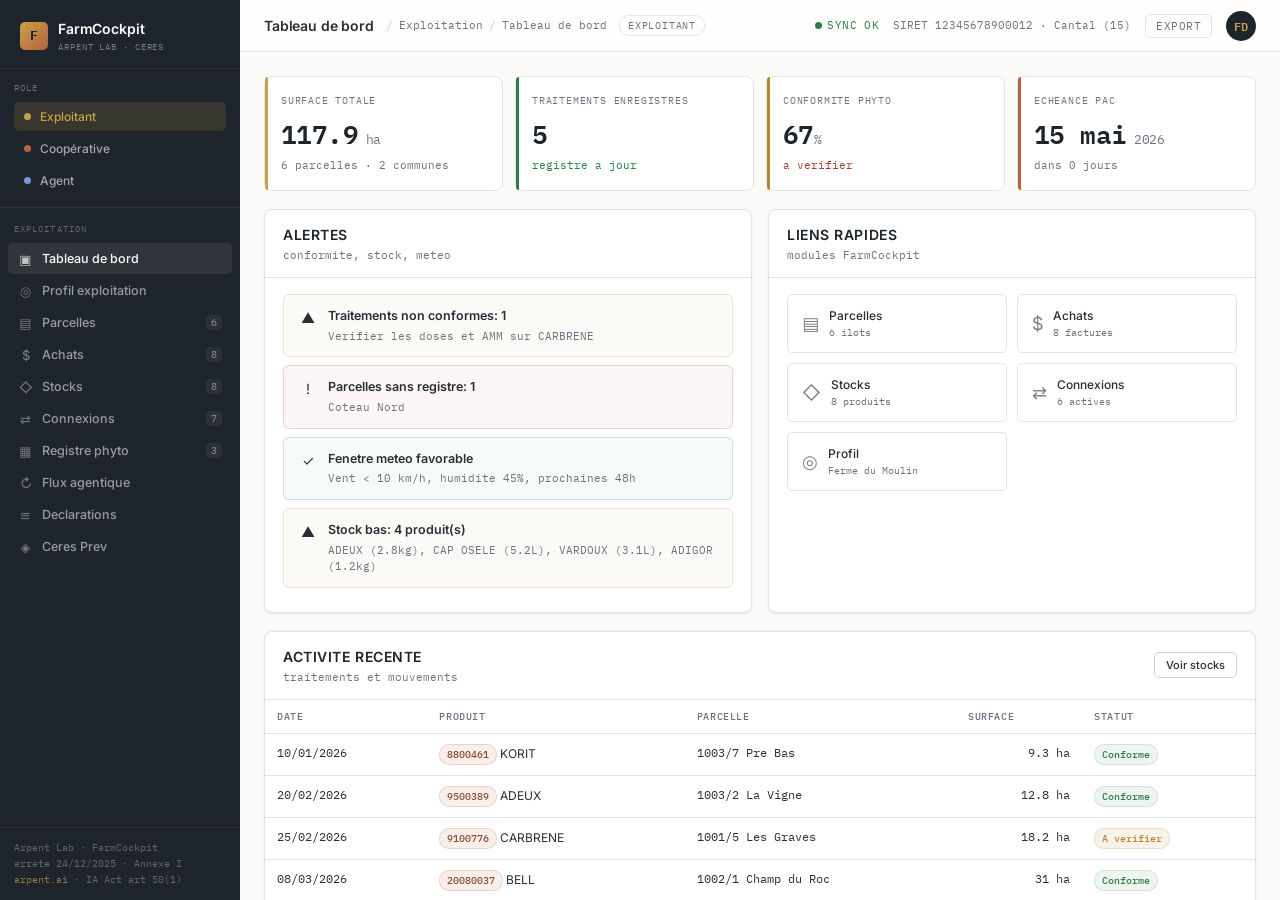
==== commit 93f6e185: "feat(demo): FarmCockpit v3 - full app: 21 views, 3 roles, real phyto/PAC/Prev/stock/achats/connexion" ====
--- a/demo/index.html
+++ b/demo/index.html
@@ -3,11 +3,12 @@
 <head>
 <meta charset="UTF-8">
 <meta name="viewport" content="width=device-width, initial-scale=1.0">
-<title>Ceres · FarmCockpit : Arpent Lab</title>
+<title>FarmCockpit - Ceres | Arpent Lab</title>
 <link rel="preconnect" href="https://fonts.googleapis.com">
 <link rel="preconnect" href="https://fonts.gstatic.com" crossorigin>
 <link href="https://fonts.googleapis.com/css2?family=Inter:wght@300;400;500;600;700&family=IBM+Plex+Mono:wght@400;500;600&display=swap" rel="stylesheet">
 <style>
+
 :root{
   --anthracite:#1e242b; --gold:#c7a248; --terra:#b5623e; --paper:#fafaf8;
   --gris:#eaece8; --gris2:#d4d7d2; --ink:#2a2f36; --muted:#6b7280;
@@ -50,7 +51,7 @@
 .nav-item{display:flex;align-items:center;gap:9px;padding:8px 10px;border-radius:var(--r-sm);font-size:12.5px;color:rgba(255,255,255,.55);transition:all .12s;font-weight:500;width:100%;text-align:left}
 .nav-item:hover{background:rgba(255,255,255,.05);color:rgba(255,255,255,.9)}
 .nav-item.active{background:rgba(255,255,255,.08);color:#fff}
-.nav-item .ico{width:15px;height:15px;flex-shrink:0;opacity:.7}
+.nav-item .ico{width:15px;height:15px;flex-shrink:0;opacity:.7;text-align:center;font-size:13px}
 .nav-count{margin-left:auto;font-size:10px;font-family:var(--mono);color:rgba(255,255,255,.4);background:rgba(255,255,255,.06);padding:1px 5px;border-radius:3px}
 .sidebar-foot{margin-top:auto;padding:12px 14px;border-top:1px solid rgba(255,255,255,.07);font-size:10px;color:rgba(255,255,255,.3);font-family:var(--mono);line-height:1.6}
 .sidebar-foot a{color:var(--gold);opacity:.7}
@@ -59,43 +60,52 @@
 .main{overflow-y:auto;background:var(--paper)}
 .main::-webkit-scrollbar{width:6px}
 .main::-webkit-scrollbar-thumb{background:var(--gris2);border-radius:3px}
-.topbar{height:52px;border-bottom:1px solid var(--line);display:flex;align-items:center;justify-content:space-between;padding:0 24px;background:rgba(255,255,255,.7);backdrop-filter:blur(8px);position:sticky;top:0;z-index:10}
+.topbar{height:52px;border-bottom:1px solid var(--line);display:flex;align-items:center;justify-content:space-between;padding:0 24px;background:rgba(255,255,255,.85);backdrop-filter:blur(8px);position:sticky;top:0;z-index:10}
 .topbar-left{display:flex;align-items:center;gap:12px}
 .topbar h1{font-size:14px;font-weight:600;letter-spacing:-0.01em}
+.topbar-breadcrumb{font-size:11px;color:var(--muted);font-family:var(--mono);display:flex;gap:6px;align-items:center}
+.topbar-breadcrumb .sep{opacity:.4}
 .topbar-role{font-size:10px;font-family:var(--mono);color:var(--muted);text-transform:uppercase;letter-spacing:.08em;padding:2px 8px;border:1px solid var(--line);border-radius:10px}
 .topbar-right{display:flex;align-items:center;gap:14px}
+.live-badge{display:flex;align-items:center;gap:5px;font-size:11px;font-family:var(--mono);color:var(--ok);text-transform:uppercase;letter-spacing:.04em}
+.live-badge .pulse{width:7px;height:7px;border-radius:50%;background:var(--ok);animation:pulse 2s infinite}
+@keyframes pulse{0%,100%{opacity:1}50%{opacity:.3}}
 .topbar-meta{font-size:11px;font-family:var(--mono);color:var(--muted)}
 .topbar-btn{font-size:11px;font-family:var(--mono);color:var(--muted);padding:4px 10px;border:1px solid var(--line);border-radius:5px;transition:all .15s;text-transform:uppercase;letter-spacing:.04em}
 .topbar-btn:hover{border-color:var(--gold);color:var(--ink)}
-.content{padding:24px;max-width:1280px}
-
-/* ===== Cards & panels ===== */
-.card{background:#fff;border:1px solid var(--line);border-radius:var(--r);box-shadow:var(--shadow);overflow:hidden}
+.user-avatar{width:30px;height:30px;border-radius:50%;background:var(--anthracite);color:var(--gold);display:flex;align-items:center;justify-content:center;font-size:12px;font-weight:600;font-family:var(--mono)}
+.content{padding:24px;max-width:1100px;margin:0 auto}
+
+/* ===== Cards ===== */
+.card{background:#fff;border:1px solid var(--line);border-radius:var(--r);box-shadow:var(--shadow);overflow:hidden;margin-bottom:16px}
 .card-head{padding:14px 18px;border-bottom:1px solid var(--line);display:flex;align-items:center;justify-content:space-between}
 .card-title{font-size:12px;font-weight:600;text-transform:uppercase;letter-spacing:.04em;color:var(--anthracite)}
 .card-sub{font-size:11px;color:var(--muted);font-family:var(--mono);margin-top:2px}
 .card-body{padding:18px}
+.card-body.tight{padding:0}
 .grid-2{display:grid;grid-template-columns:1fr 1fr;gap:16px}
 .grid-3{display:grid;grid-template-columns:1fr 1fr 1fr;gap:14px}
 .grid-4{display:grid;grid-template-columns:repeat(4,1fr);gap:12px}
 
-/* ===== KPI cards ===== */
+/* ===== KPI ===== */
 .kpi{background:#fff;border:1px solid var(--line);border-radius:var(--r);padding:16px;position:relative}
 .kpi-label{font-size:10px;text-transform:uppercase;letter-spacing:.08em;color:var(--muted);font-family:var(--mono)}
 .kpi-val{font-size:26px;font-weight:600;font-family:var(--mono);margin:6px 0 2px;letter-spacing:-0.02em;color:var(--anthracite)}
 .kpi-unit{font-size:13px;color:var(--muted);font-weight:400}
 .kpi-delta{font-size:11px;font-family:var(--mono);margin-top:4px}
-.kpi-delta.pos{color:var(--ok)}
-.kpi-delta.neg{color:var(--err)}
-.kpi-delta.neu{color:var(--muted)}
-.kpi::before{content:'';position:absolute;top:0;left:0;width:3px;height:100%;border-radius:var(--r) 0 0 var(--r);background:var(--gris)}
+.kpi-delta.pos{color:var(--ok)} .kpi-delta.neg{color:var(--err)} .kpi-delta.neu{color:var(--muted)}
+.kpi::before{content:'';position:absolute;top:0;left:0;width:3px;height:100%;border-radius:var(--r) 0 0 var(--r);background:var(--gris2)}
 .kpi.accent::before{background:var(--gold)}
 .kpi.terra::before{background:var(--terra)}
 .kpi.ok::before{background:var(--ok)}
+.kpi.warn::before{background:var(--warn)}
 
 /* ===== Tables ===== */
 .tbl{width:100%;border-collapse:collapse;font-size:12px}
-.tbl th{text-align:left;font-size:10px;text-transform:uppercase;letter-spacing:.06em;color:var(--muted);font-family:var(--mono);font-weight:500;padding:9px 12px;border-bottom:1px solid var(--line);white-space:nowrap}
+.tbl th{text-align:left;font-size:10px;text-transform:uppercase;letter-spacing:.06em;color:var(--muted);font-family:var(--mono);font-weight:500;padding:9px 12px;border-bottom:1px solid var(--line);white-space:nowrap;cursor:pointer;user-select:none}
+.tbl th.sortable:hover{color:var(--ink)}
+.tbl th .arr{font-size:9px;opacity:.4;margin-left:3px}
+.tbl th.sorted .arr{opacity:1;color:var(--gold)}
 .tbl td{padding:10px 12px;border-bottom:1px solid var(--line);vertical-align:top}
 .tbl tr:last-child td{border-bottom:none}
 .tbl tr:hover td{background:rgba(199,162,72,.03)}
@@ -104,7 +114,7 @@
 .tbl-wrap{overflow-x:auto}
 .row-clickable{cursor:pointer}
 
-/* ===== Badges & tags ===== */
+/* ===== Tags & badges ===== */
 .tag{display:inline-flex;align-items:center;gap:4px;font-size:10px;font-family:var(--mono);padding:2px 7px;border-radius:10px;font-weight:500;white-space:nowrap}
 .tag.gold{background:rgba(199,162,72,.12);color:#8a7126;border:1px solid rgba(199,162,72,.2)}
 .tag.terra{background:rgba(181,98,62,.1);color:#8a4a30;border:1px solid rgba(181,98,62,.2)}
@@ -128,7 +138,6 @@
 label.fld .opt{color:var(--muted);opacity:.6;font-weight:400}
 input.fld,select.fld,textarea.fld{width:100%;padding:8px 11px;border:1px solid var(--line2);border-radius:var(--r-sm);background:#fff;font-size:13px;color:var(--ink);transition:border .15s;outline:none}
 input.fld:focus,select.fld:focus,textarea.fld:focus{border-color:var(--gold);box-shadow:0 0 0 3px rgba(199,162,72,.12)}
-input.fld.invalid{border-color:var(--err);background:rgba(169,56,41,.03)}
 input.fld.mono,select.fld.mono{font-family:var(--mono);font-size:12px}
 .hint{font-size:11px;color:var(--muted);margin-top:4px;font-family:var(--mono)}
 
@@ -150,6 +159,7 @@
 .modal-overlay{position:fixed;inset:0;background:rgba(30,36,43,.4);backdrop-filter:blur(2px);display:none;align-items:flex-start;justify-content:center;z-index:100;padding:40px 20px;overflow-y:auto}
 .modal-overlay.show{display:flex}
 .modal{background:#fff;border-radius:var(--r-lg);box-shadow:var(--shadow-lg);max-width:780px;width:100%;margin:0 auto}
+.modal.lg{max-width:920px}
 .modal-head{padding:18px 24px;border-bottom:1px solid var(--line);display:flex;align-items:center;justify-content:space-between}
 .modal-title{font-size:15px;font-weight:600;color:var(--anthracite)}
 .modal-sub{font-size:11px;color:var(--muted);font-family:var(--mono);margin-top:2px}
@@ -158,7 +168,242 @@
 .modal-close{font-size:18px;color:var(--muted);width:28px;height:28px;border-radius:50%;display:flex;align-items:center;justify-content:center}
 .modal-close:hover{background:var(--gris);color:var(--ink)}
 
-/* ===== Agent flow ===== */
+/* ===== Alerts ===== */
+.alert{display:flex;gap:12px;padding:12px 16px;border-radius:var(--r-sm);border:1px solid;font-size:12px;margin-bottom:8px}
+.alert.err{border-color:rgba(169,56,41,.2);background:rgba(169,56,41,.04)}
+.alert.warn{border-color:rgba(184,134,47,.2);background:rgba(184,134,47,.04)}
+.alert.ok{border-color:rgba(45,125,70,.2);background:rgba(45,125,70,.04)}
+.alert.info{border-color:rgba(107,155,216,.2);background:rgba(107,155,216,.04)}
+.alert .ai{flex-shrink:0;width:20px;text-align:center;font-size:14px}
+.alert .at{font-weight:600;margin-bottom:2px}
+.alert .ad{color:var(--muted);font-size:11px;font-family:var(--mono)}
+.alert-clickable{cursor:pointer;transition:all .15s}
+.alert-clickable:hover{box-shadow:var(--shadow)}
+
+/* ===== Misc ===== */
+.section-title{font-size:11px;text-transform:uppercase;letter-spacing:.08em;color:var(--muted);font-family:var(--mono);margin-bottom:10px;margin-top:6px}
+.empty{text-align:center;padding:40px;color:var(--muted);font-size:13px}
+.muted{color:var(--muted)}
+.mono{font-family:var(--mono)}
+.divider{height:1px;background:var(--line);margin:18px 0}
+.hidden{display:none!important}
+.compliance-bar{height:6px;border-radius:3px;background:var(--gris);overflow:hidden;margin-top:4px}
+.compliance-fill{height:100%;border-radius:3px;transition:width .5s}
+
+/* ===== Toast ===== */
+.toast-wrap{position:fixed;bottom:20px;right:20px;z-index:200;display:flex;flex-direction:column;gap:8px}
+.toast{background:var(--anthracite);color:#fff;padding:10px 16px;border-radius:6px;font-size:12px;box-shadow:var(--shadow-lg);animation:slideIn .25s ease;display:flex;align-items:center;gap:8px}
+.toast .dot{width:6px;height:6px;border-radius:50%;background:var(--gold)}
+.toast.ok .dot{background:var(--ok)}
+.toast.err .dot{background:var(--err)}
+@keyframes slideIn{from{transform:translateX(20px);opacity:0}to{transform:translateX(0);opacity:1}}
+
+/* ===== Detail grid (modal) ===== */
+.detail-grid{display:grid;grid-template-columns:1fr 1fr;gap:0;border:1px solid var(--line);border-radius:var(--r);overflow:hidden}
+.detail-grid .dg-row{display:contents}
+.detail-grid .dg-label,.detail-grid .dg-val{padding:10px 14px;border-bottom:1px solid var(--line);font-size:12px}
+.detail-grid .dg-label{background:var(--paper);color:var(--muted);font-family:var(--mono);font-size:10px;text-transform:uppercase;letter-spacing:.04em;font-weight:500;border-right:1px solid var(--line)}
+.detail-grid .dg-val{font-family:var(--mono);font-size:11px}
+
+/* ===== Connexion cards ===== */
+.conn-grid{display:grid;grid-template-columns:1fr 1fr;gap:14px}
+.conn-card{background:#fff;border:1px solid var(--line);border-radius:var(--r);padding:16px;position:relative;transition:box-shadow .15s}
+.conn-card:hover{box-shadow:var(--shadow-md)}
+.conn-card-head{display:flex;align-items:center;justify-content:space-between;margin-bottom:10px}
+.conn-name{font-size:13px;font-weight:600;color:var(--anthracite)}
+.conn-type{font-size:10px;font-family:var(--mono);color:var(--muted);text-transform:uppercase;letter-spacing:.04em}
+.conn-status{display:inline-flex;align-items:center;gap:5px;font-size:10px;font-family:var(--mono);padding:2px 8px;border-radius:10px}
+.conn-status.connecte{background:rgba(45,125,70,.08);color:var(--ok);border:1px solid rgba(45,125,70,.15)}
+.conn-status.preparation{background:rgba(184,134,47,.08);color:var(--warn);border:1px solid rgba(184,134,47,.15)}
+.conn-status .pulse{width:6px;height:6px;border-radius:50%;background:currentColor;animation:pulse 2s infinite}
+.conn-fields{font-size:11px;color:var(--muted);font-family:var(--mono);line-height:1.6;margin-top:8px}
+.conn-meta{display:flex;gap:12px;margin-top:10px;font-size:10px;font-family:var(--mono);color:var(--muted);flex-wrap:wrap}
+.conn-meta span{white-space:nowrap}
+
+/* ===== Stock movement log ===== */
+.movement{display:grid;grid-template-columns:120px 60px 1fr 80px;gap:10px;align-items:center;padding:8px 12px;border-bottom:1px solid var(--line);font-size:12px}
+.movement:last-child{border-bottom:none}
+.movement .mv-date{font-family:var(--mono);font-size:10px;color:var(--muted)}
+.movement .mv-type{font-size:10px;font-family:var(--mono);padding:1px 6px;border-radius:3px}
+.movement .mv-type.entree{background:rgba(45,125,70,.1);color:var(--ok)}
+.movement .mv-type.sortie{background:rgba(181,98,62,.1);color:#8a4a30}
+.movement .mv-desc{font-size:11px}
+.movement .mv-qty{font-family:var(--mono);text-align:right;font-size:11px}
+
+/* ===== Quick links ===== */
+.quick-links{display:grid;grid-template-columns:repeat(auto-fill,minmax(160px,1fr));gap:10px}
+.quick-link{background:#fff;border:1px solid var(--line);border-radius:var(--r-sm);padding:12px 14px;cursor:pointer;transition:all .15s;display:flex;align-items:center;gap:10px}
+.quick-link:hover{border-color:var(--gold);box-shadow:0 0 0 3px rgba(199,162,72,.08)}
+.quick-link .ql-ico{font-size:18px;opacity:.6}
+.quick-link .ql-label{font-size:12px;font-weight:500}
+.quick-link .ql-sub{font-size:10px;color:var(--muted);font-family:var(--mono)}
+
+/* ===== Profil ===== */
+.info-row{display:grid;grid-template-columns:200px 1fr;gap:12px;padding:10px 0;border-bottom:1px solid var(--line);font-size:12px}
+.info-row:last-child{border-bottom:none}
+.info-row .ir-label{color:var(--muted);font-family:var(--mono);font-size:10px;text-transform:uppercase;letter-spacing:.04em;font-weight:500}
+.info-row .ir-val{font-size:13px}
+.info-row .ir-val .mono{font-family:var(--mono);font-size:12px}
+
+/* ===== Responsive ===== */
+@media(max-width:840px){
+  .app{grid-template-columns:1fr}
+  .sidebar{display:none}
+  .grid-2,.grid-3,.grid-4{grid-template-columns:1fr}
+  .conn-grid{grid-template-columns:1fr}
+  .detail-grid{grid-template-columns:1fr}
+  .detail-grid .dg-label{border-right:none;border-bottom:1px solid var(--line)}
+}
+
+
+/* Docs-compatible variables */
+  --green: #4a8a3e; --amber: #d4a52a; --red: #b53e2e; --blue: #3a6a9e;
+  --ink-2: #3a4450; --paper-2: #f2f1ec;
+
+/* ===== Regulatory module CSS ===== */
+
+:root{
+  --anthracite:#1e242b; --gold:#c7a248; --terra:#b5623e; --paper:#fafaf8;
+  --gris:#eaece8; --gris2:#d4d7d2; --ink:#2a2f36; --muted:#6b7280;
+  --line:#e2e5e0; --line2:#cfd3cc; --ok:#2d7d46; --warn:#b8862f; --err:#a93829;
+  --r:8px; --r-sm:5px; --r-lg:14px;
+  --shadow:0 1px 3px rgba(30,36,43,.06),0 1px 2px rgba(30,36,43,.04);
+  --shadow-md:0 4px 12px rgba(30,36,43,.08),0 2px 4px rgba(30,36,43,.04);
+  --shadow-lg:0 12px 32px rgba(30,36,43,.12),0 4px 8px rgba(30,36,43,.06);
+  --mono:'IBM Plex Mono',ui-monospace,monospace; --sans:'Inter',system-ui,sans-serif;
+}
+*{margin:0;padding:0;box-sizing:border-box}
+html,body{height:100%}
+body{font-family:var(--sans);background:var(--paper);color:var(--ink);font-size:14px;line-height:1.5;-webkit-font-smoothing:antialiased}
+button{font-family:inherit;cursor:pointer;border:none;background:none}
+input,select,textarea{font-family:inherit;font-size:13px}
+a{color:inherit;text-decoration:none}
+::selection{background:rgba(199,162,72,.25)}
+
+/* ===== Layout ===== */
+.app{display:grid;grid-template-columns:240px 1fr;height:100vh;overflow:hidden}
+.sidebar{background:var(--anthracite);color:#c8cdd3;display:flex;flex-direction:column;overflow-y:auto}
+.sidebar::-webkit-scrollbar{width:5px}
+.sidebar::-webkit-scrollbar-thumb{background:rgba(255,255,255,.1);border-radius:3px}
+.brand{padding:18px 20px 14px;border-bottom:1px solid rgba(255,255,255,.07);display:flex;align-items:center;gap:10px}
+.brand-mark{width:28px;height:28px;border-radius:var(--r-sm);background:linear-gradient(135deg,var(--gold),var(--terra));display:flex;align-items:center;justify-content:center;font-weight:700;font-size:13px;color:var(--anthracite);font-family:var(--mono)}
+.brand-name{font-size:14px;font-weight:600;color:#fff;letter-spacing:-0.01em}
+.brand-sub{font-size:9px;color:rgba(255,255,255,.4);font-family:var(--mono);text-transform:uppercase;letter-spacing:.1em;margin-top:1px}
+.nav-group-label{font-size:9px;text-transform:uppercase;letter-spacing:.12em;color:rgba(255,255,255,.3);font-family:var(--mono);padding:14px 14px 7px;display:block}
+.nav{display:flex;flex-direction:column;gap:1px;padding:0 8px}
+.nav-item{display:flex;align-items:center;gap:9px;padding:8px 10px;border-radius:var(--r-sm);font-size:12.5px;color:rgba(255,255,255,.55);transition:all .12s;font-weight:500;width:100%;text-align:left}
+.nav-item:hover{background:rgba(255,255,255,.05);color:rgba(255,255,255,.9)}
+.nav-item.active{background:rgba(255,255,255,.08);color:#fff}
+.nav-item .ico{width:15px;height:15px;flex-shrink:0;opacity:.7;text-align:center}
+.nav-count{margin-left:auto;font-size:10px;font-family:var(--mono);color:rgba(255,255,255,.4);background:rgba(255,255,255,.06);padding:1px 5px;border-radius:3px}
+.sidebar-foot{margin-top:auto;padding:12px 14px;border-top:1px solid rgba(255,255,255,.07);font-size:10px;color:rgba(255,255,255,.3);font-family:var(--mono);line-height:1.6}
+.sidebar-foot a{color:var(--gold);opacity:.7}
+.sidebar-foot a:hover{opacity:1}
+
+.main{overflow-y:auto;background:var(--paper)}
+.main::-webkit-scrollbar{width:6px}
+.main::-webkit-scrollbar-thumb{background:var(--gris2);border-radius:3px}
+.topbar{height:52px;border-bottom:1px solid var(--line);display:flex;align-items:center;justify-content:space-between;padding:0 24px;background:rgba(255,255,255,.7);backdrop-filter:blur(8px);position:sticky;top:0;z-index:10}
+.topbar-left{display:flex;align-items:center;gap:12px}
+.topbar h1{font-size:14px;font-weight:600;letter-spacing:-0.01em}
+.topbar-role{font-size:10px;font-family:var(--mono);color:var(--muted);text-transform:uppercase;letter-spacing:.08em;padding:2px 8px;border:1px solid var(--line);border-radius:10px}
+.topbar-right{display:flex;align-items:center;gap:14px}
+.topbar-meta{font-size:11px;font-family:var(--mono);color:var(--muted)}
+.topbar-btn{font-size:11px;font-family:var(--mono);color:var(--muted);padding:4px 10px;border:1px solid var(--line);border-radius:5px;transition:all .15s;text-transform:uppercase;letter-spacing:.04em;cursor:pointer}
+.topbar-btn:hover{border-color:var(--gold);color:var(--ink)}
+.content{padding:24px;max-width:1320px}
+
+/* ===== Cards ===== */
+.card{background:#fff;border:1px solid var(--line);border-radius:var(--r);box-shadow:var(--shadow);overflow:hidden;margin-bottom:16px}
+.card-head{padding:14px 18px;border-bottom:1px solid var(--line);display:flex;align-items:center;justify-content:space-between}
+.card-title{font-size:12px;font-weight:600;text-transform:uppercase;letter-spacing:.04em;color:var(--anthracite)}
+.card-sub{font-size:11px;color:var(--muted);font-family:var(--mono);margin-top:2px}
+.card-body{padding:18px}
+.grid-2{display:grid;grid-template-columns:1fr 1fr;gap:16px}
+.grid-3{display:grid;grid-template-columns:1fr 1fr 1fr;gap:14px}
+.grid-4{display:grid;grid-template-columns:repeat(4,1fr);gap:12px}
+
+/* ===== KPI ===== */
+.kpi{background:#fff;border:1px solid var(--line);border-radius:var(--r);padding:16px;position:relative}
+.kpi-label{font-size:10px;text-transform:uppercase;letter-spacing:.08em;color:var(--muted);font-family:var(--mono)}
+.kpi-val{font-size:26px;font-weight:600;font-family:var(--mono);margin:6px 0 2px;letter-spacing:-0.02em;color:var(--anthracite)}
+.kpi-unit{font-size:13px;color:var(--muted);font-weight:400}
+.kpi-delta{font-size:11px;font-family:var(--mono);margin-top:4px}
+.kpi-delta.pos{color:var(--ok)}
+.kpi-delta.neg{color:var(--err)}
+.kpi-delta.neu{color:var(--muted)}
+.kpi::before{content:'';position:absolute;top:0;left:0;width:3px;height:100%;border-radius:var(--r) 0 0 var(--r);background:var(--gris)}
+.kpi.accent::before{background:var(--gold)}
+.kpi.terra::before{background:var(--terra)}
+.kpi.ok::before{background:var(--ok)}
+
+/* ===== Tables ===== */
+.tbl{width:100%;border-collapse:collapse;font-size:12px}
+.tbl th{text-align:left;font-size:10px;text-transform:uppercase;letter-spacing:.06em;color:var(--muted);font-family:var(--mono);font-weight:500;padding:9px 12px;border-bottom:1px solid var(--line);white-space:nowrap}
+.tbl td{padding:10px 12px;border-bottom:1px solid var(--line);vertical-align:top}
+.tbl tr:last-child td{border-bottom:none}
+.tbl tr:hover td{background:rgba(199,162,72,.03)}
+.tbl td .mono{font-family:var(--mono);font-size:11px}
+.tbl td.num{font-family:var(--mono);text-align:right}
+.tbl-wrap{overflow-x:auto}
+.row-clickable{cursor:pointer}
+
+/* ===== Badges ===== */
+.tag{display:inline-flex;align-items:center;gap:4px;font-size:10px;font-family:var(--mono);padding:2px 7px;border-radius:10px;font-weight:500;white-space:nowrap}
+.tag.gold{background:rgba(199,162,72,.12);color:#8a7126;border:1px solid rgba(199,162,72,.2)}
+.tag.terra{background:rgba(181,98,62,.1);color:#8a4a30;border:1px solid rgba(181,98,62,.2)}
+.tag.ok{background:rgba(45,125,70,.08);color:var(--ok);border:1px solid rgba(45,125,70,.15)}
+.tag.warn{background:rgba(184,134,47,.1);color:var(--warn);border:1px solid rgba(184,134,47,.2)}
+.tag.err{background:rgba(169,56,41,.08);color:var(--err);border:1px solid rgba(169,56,41,.15)}
+.tag.neu{background:var(--gris);color:var(--muted);border:1px solid var(--line)}
+.tag.info{background:rgba(107,155,216,.08);color:#4a7cb8;border:1px solid rgba(107,155,216,.15)}
+.prov{font-size:9px;font-family:var(--mono);text-transform:uppercase;letter-spacing:.05em;padding:1px 5px;border-radius:3px;font-weight:600}
+.prov.saisi{background:rgba(45,125,70,.1);color:var(--ok)}
+.prov.extrait{background:rgba(107,155,216,.1);color:#4a7cb8}
+.prov.deduit{background:rgba(199,162,72,.12);color:#8a7126}
+.prov.confirme{background:rgba(181,98,62,.1);color:#8a4a30}
+
+/* ===== Forms ===== */
+.form-row{margin-bottom:14px}
+.form-grid{display:grid;grid-template-columns:1fr 1fr;gap:14px}
+.form-grid-3{display:grid;grid-template-columns:1fr 1fr 1fr;gap:14px}
+label.fld{display:block;font-size:10px;text-transform:uppercase;letter-spacing:.05em;color:var(--muted);font-family:var(--mono);margin-bottom:5px;font-weight:500}
+label.fld .req{color:var(--terra)}
+label.fld .opt{color:var(--muted);opacity:.6;font-weight:400}
+label.fld .cond{color:var(--warn);font-weight:400}
+input.fld,select.fld,textarea.fld{width:100%;padding:8px 11px;border:1px solid var(--line2);border-radius:var(--r-sm);background:#fff;font-size:13px;color:var(--ink);transition:border .15s;outline:none}
+input.fld:focus,select.fld:focus,textarea.fld:focus{border-color:var(--gold);box-shadow:0 0 0 3px rgba(199,162,72,.12)}
+input.fld.invalid{border-color:var(--err);background:rgba(169,56,41,.03)}
+input.fld.mono,select.fld.mono{font-family:var(--mono);font-size:12px}
+.hint{font-size:11px;color:var(--muted);margin-top:4px;font-family:var(--mono)}
+
+/* ===== Buttons ===== */
+.btn{display:inline-flex;align-items:center;gap:7px;padding:8px 16px;border-radius:5px;font-size:12px;font-weight:500;transition:all .15s;border:1px solid transparent;cursor:pointer}
+.btn-primary{background:var(--anthracite);color:#fff}
+.btn-primary:hover{background:#2d3640}
+.btn-gold{background:var(--gold);color:var(--anthracite)}
+.btn-gold:hover{background:#d4b05a}
+.btn-outline{border:1px solid var(--line2);color:var(--ink);background:#fff}
+.btn-outline:hover{border-color:var(--gold);color:var(--gold)}
+.btn-terra{background:var(--terra);color:#fff}
+.btn-terra:hover{background:#c4714f}
+.btn-sm{padding:5px 11px;font-size:11px}
+.btn-ghost{color:var(--muted);font-size:11px;padding:4px 8px;cursor:pointer}
+.btn-ghost:hover{color:var(--ink)}
+
+/* ===== Modal ===== */
+.modal-overlay{position:fixed;inset:0;background:rgba(30,36,43,.4);backdrop-filter:blur(2px);display:none;align-items:flex-start;justify-content:center;z-index:100;padding:40px 20px;overflow-y:auto}
+.modal-overlay.show{display:flex}
+.modal{background:#fff;border-radius:var(--r-lg);box-shadow:var(--shadow-lg);max-width:820px;width:100%;margin:0 auto}
+.modal-head{padding:18px 24px;border-bottom:1px solid var(--line);display:flex;align-items:center;justify-content:space-between}
+.modal-title{font-size:15px;font-weight:600;color:var(--anthracite)}
+.modal-sub{font-size:11px;color:var(--muted);font-family:var(--mono);margin-top:2px}
+.modal-body{padding:24px;max-height:70vh;overflow-y:auto}
+.modal-foot{padding:14px 24px;border-top:1px solid var(--line);display:flex;justify-content:space-between;align-items:center}
+.modal-close{font-size:18px;color:var(--muted);width:28px;height:28px;border-radius:50%;display:flex;align-items:center;justify-content:center;cursor:pointer}
+.modal-close:hover{background:var(--gris);color:var(--ink)}
+
+/* ===== Flow steps ===== */
 .flow-steps{display:flex;gap:0;margin-bottom:20px;flex-wrap:wrap}
 .flow-step{flex:1;min-width:120px;position:relative;padding:10px 12px;border-top:2px solid var(--line);font-size:11px;transition:all .2s}
 .flow-step .step-n{font-size:9px;font-family:var(--mono);color:var(--muted)}
@@ -167,7 +412,6 @@
 .flow-step.done{border-top-color:var(--ok)}
 .flow-step.done .step-n{color:var(--ok)}
 .flow-step.done .step-t{color:var(--ok)}
-
 .flow-panel{background:#fff;border:1px solid var(--line);border-radius:var(--r);padding:20px;min-height:300px}
 .flow-step-title{font-size:16px;font-weight:600;margin-bottom:4px}
 .flow-step-desc{font-size:12px;color:var(--muted);margin-bottom:16px}
@@ -181,35 +425,6 @@
 .conf-md{background:var(--warn)}
 .conf-lo{background:var(--err)}
 
-/* ===== Chat ===== */
-.chat-wrap{display:grid;grid-template-columns:1fr 280px;height:calc(100vh - 52px);overflow:hidden}
-.chat-main{display:flex;flex-direction:column;overflow:hidden}
-.chat-trace{border-left:1px solid var(--line);overflow-y:auto;background:var(--paper)}
-.chat-trace-head{padding:12px 16px;border-bottom:1px solid var(--line);font-size:11px;font-family:var(--mono);text-transform:uppercase;letter-spacing:.05em;color:var(--muted)}
-.chat-msgs{flex:1;overflow-y:auto;padding:20px 24px;display:flex;flex-direction:column;gap:14px}
-.chat-msg{display:flex;gap:10px;max-width:80%}
-.chat-msg.user{align-self:flex-end;flex-direction:row-reverse}
-.chat-avatar{width:28px;height:28px;border-radius:50%;flex-shrink:0;display:flex;align-items:center;justify-content:center;font-size:11px;font-weight:600;font-family:var(--mono)}
-.chat-msg.agent .chat-avatar{background:var(--anthracite);color:var(--gold)}
-.chat-msg.user .chat-avatar{background:var(--gold);color:var(--anthracite)}
-.chat-bubble{padding:10px 14px;border-radius:12px;font-size:13px;line-height:1.5}
-.chat-msg.agent .chat-bubble{background:#fff;border:1px solid var(--line)}
-.chat-msg.user .chat-bubble{background:var(--anthracite);color:#e2e5e0}
-.chat-bubble .mono{font-family:var(--mono);font-size:11px;background:rgba(199,162,72,.08);padding:1px 5px;border-radius:3px;color:var(--gold)}
-.chat-bubble .reg{display:block;margin-top:6px;padding:8px;border-radius:6px;background:var(--gris);border:1px solid var(--line)}
-.chat-bubble .reg .rh{font-size:10px;font-family:var(--mono);color:var(--muted);margin-bottom:4px}
-.chat-bubble .reg .rt{font-size:12px;font-family:var(--mono);color:var(--ink);line-height:1.6}
-.chat-input{border-top:1px solid var(--line);padding:12px 20px;display:flex;gap:10px;background:#fff}
-.chat-input input{flex:1;padding:9px 14px;border:1px solid var(--line2);border-radius:var(--r-sm);font-size:13px;outline:none}
-.chat-input input:focus{border-color:var(--gold)}
-.chat-suggestions{display:flex;gap:6px;flex-wrap:wrap;padding:0 20px 10px;background:#fff}
-.chat-sug{font-size:11px;padding:4px 10px;border:1px solid var(--line);border-radius:14px;color:var(--muted);transition:all .15s}
-.chat-sug:hover{border-color:var(--gold);color:var(--gold)}
-.trace-item{padding:10px 16px;border-bottom:1px solid var(--line);font-size:11px}
-.trace-item .tt{font-family:var(--mono);color:var(--muted);font-size:10px}
-.trace-item .ta{color:var(--ink);margin-top:3px;line-height:1.45}
-.trace-item .ta .mono{font-family:var(--mono);font-size:10px;background:var(--gris);padding:1px 4px;border-radius:3px}
-
 /* ===== Alerts ===== */
 .alert{display:flex;gap:12px;padding:12px 16px;border-radius:var(--r-sm);border:1px solid;font-size:12px;margin-bottom:8px}
 .alert.err{border-color:rgba(169,56,41,.2);background:rgba(169,56,41,.04)}
@@ -225,397 +440,1178 @@
 .muted{color:var(--muted)}
 .mono{font-family:var(--mono)}
 .divider{height:1px;background:var(--line);margin:18px 0}
-.pac-grid{display:grid;grid-template-columns:repeat(6,1fr);gap:8px;margin-bottom:16px}
-.pac-cell{text-align:center;padding:10px 6px;border:1px solid var(--line);border-radius:var(--r-sm);font-size:11px}
-.pac-cell .pl{font-size:9px;font-family:var(--mono);color:var(--muted);text-transform:uppercase}
-.pac-cell .pv{font-size:18px;font-family:var(--mono);font-weight:600;color:var(--anthracite);margin:4px 0 2px}
-.pac-cell.ok{border-color:rgba(45,125,70,.25);background:rgba(45,125,70,.03)}
-.pac-cell.warn{border-color:rgba(184,134,47,.3);background:rgba(184,134,47,.03)}
-.pac-cell.err{border-color:rgba(169,56,41,.25);background:rgba(169,56,41,.03)}
-.compliance-bar{height:6px;border-radius:3px;background:var(--gris);overflow:hidden;margin-top:4px}
-.compliance-fill{height:100%;border-radius:3px;transition:width .5s}
 .hidden{display:none!important}
 .toast-wrap{position:fixed;bottom:20px;right:20px;z-index:200;display:flex;flex-direction:column;gap:8px}
 .toast{background:var(--anthracite);color:#fff;padding:10px 16px;border-radius:6px;font-size:12px;box-shadow:var(--shadow-lg);animation:slideIn .25s ease;display:flex;align-items:center;gap:8px}
 .toast .dot{width:6px;height:6px;border-radius:50%;background:var(--gold)}
 @keyframes slideIn{from{transform:translateX(20px);opacity:0}to{transform:translateX(0);opacity:1}}
-@keyframes typing{0%,100%{opacity:.3}50%{opacity:1}}
-.typing{animation:typing 1s infinite}
-.tab-bar{display:flex;gap:0;border-bottom:1px solid var(--line);margin-bottom:16px}
-.tab{padding:8px 16px;font-size:12px;color:var(--muted);border-bottom:2px solid transparent;transition:all .15s;font-weight:500}
-.tab:hover{color:var(--ink)}
-.tab.active{color:var(--anthracite);border-bottom-color:var(--gold)}
-.scroll-y{overflow-y:auto}
+.compliance-bar{height:6px;border-radius:3px;background:var(--gris);overflow:hidden;margin-top:4px}
+.compliance-fill{height:100%;border-radius:3px;transition:width .5s}
+
+/* ===== Ceres Prev specific ===== */
+.prev-map{display:grid;grid-template-columns:1fr 1fr;gap:16px;margin-bottom:16px}
+.canton-cell{border:1px solid var(--line);border-radius:var(--r-sm);padding:12px;text-align:center;transition:all .15s;cursor:pointer}
+.canton-cell:hover{border-color:var(--gold);background:rgba(199,162,72,.03)}
+.canton-cell.selected{border-color:var(--gold);background:rgba(199,162,72,.06);box-shadow:0 0 0 2px rgba(199,162,72,.15)}
+.canton-cell .cn{font-size:11px;font-weight:600;color:var(--anthracite)}
+.canton-cell .cy{font-size:18px;font-family:var(--mono);font-weight:600;color:var(--gold);margin:4px 0}
+.canton-cell .ci{font-size:10px;font-family:var(--mono);color:var(--muted)}
+.feature-bar{display:flex;align-items:center;gap:10px;margin-bottom:10px}
+.feature-bar .fl{width:110px;font-size:11px;font-family:var(--mono);color:var(--muted)}
+.feature-bar .fb{flex:1;height:8px;border-radius:4px;background:var(--gris);overflow:hidden}
+.feature-bar .ff{height:100%;border-radius:4px}
+.feature-bar .fv{width:42px;text-align:right;font-size:11px;font-family:var(--mono);font-weight:600}
+.chart-wrap{background:#fff;border:1px solid var(--line);border-radius:var(--r);padding:18px;margin-bottom:16px}
+.chart-title{font-size:12px;font-weight:600;text-transform:uppercase;letter-spacing:.04em;color:var(--anthracite);margin-bottom:4px}
+.chart-sub{font-size:11px;color:var(--muted);font-family:var(--mono);margin-bottom:14px}
+.legend{display:flex;gap:16px;font-size:11px;font-family:var(--mono);margin-bottom:10px}
+.legend .lg{display:flex;align-items:center;gap:6px}
+.legend .sw{width:14px;height:3px;border-radius:2px}
+.pred-card{border:1px solid var(--line);border-radius:var(--r);padding:16px;background:linear-gradient(135deg,rgba(199,162,72,.04),rgba(181,98,62,.02))}
+.pred-big{font-size:32px;font-family:var(--mono);font-weight:600;color:var(--anthracite);letter-spacing:-0.02em}
+.pred-unit{font-size:14px;color:var(--muted);font-weight:400}
+.pred-ci{font-size:12px;font-family:var(--mono);color:var(--muted);margin-top:6px}
+.metric-grid{display:grid;grid-template-columns:repeat(4,1fr);gap:10px}
+.metric-cell{border:1px solid var(--line);border-radius:var(--r-sm);padding:12px;text-align:center}
+.metric-cell .ml{font-size:10px;text-transform:uppercase;letter-spacing:.06em;color:var(--muted);font-family:var(--mono)}
+.metric-cell .mv{font-size:18px;font-family:var(--mono);font-weight:600;color:var(--anthracite);margin:4px 0}
+.metric-cell .mh{font-size:10px;font-family:var(--mono);color:var(--muted)}
+.parcelle-pred-row{display:grid;grid-template-columns:1fr 80px 90px 100px 80px;gap:10px;align-items:center;padding:9px 0;border-bottom:1px solid var(--line);font-size:12px;cursor:pointer}
+.parcelle-pred-row:hover{background:rgba(199,162,72,.03)}
+.parcelle-pred-row.selected{background:rgba(199,162,72,.06)}
+.parcelle-pred-row:last-child{border-bottom:none}
+
+
+/* ===== Docs module CSS ===== */
+/* ===== Header ===== */
+.page-head { margin-bottom: 22px; }
+.page-title { font-size: 20px; font-weight: 700; margin-bottom: 4px; }
+.page-sub { font-size: 12px; color: var(--muted); font-family: var(--mono); }
+
+/* ===== Stat grid ===== */
+.stat-grid { display: grid; grid-template-columns: repeat(4, 1fr); gap: 12px; margin-bottom: 22px; }
+.stat-card { background: #fff; border: 1px solid var(--line); border-radius: 8px; padding: 16px 16px; }
+.stat-label { font-size: 10px; color: var(--muted); text-transform: uppercase; letter-spacing: 0.05em; font-family: var(--mono); }
+.stat-value { font-size: 26px; font-weight: 700; margin-top: 6px; line-height: 1; }
+.stat-unit { font-size: 11px; color: var(--muted); font-weight: 400; }
+.stat-trend { font-size: 10px; margin-top: 8px; font-family: var(--mono); }
+.trend-up { color: var(--green); }
+.trend-down { color: var(--red); }
+
+/* ===== Card ===== */
+.card { background: #fff; border: 1px solid var(--line); border-radius: 8px; margin-bottom: 18px; overflow: hidden; }
+.card-head { padding: 14px 18px; border-bottom: 1px solid var(--line); display: flex; align-items: center; justify-content: space-between; }
+.card-title { font-size: 14px; font-weight: 600; }
+.card-title .ico { color: var(--gold); margin-right: 6px; }
+.card-meta { font-size: 10px; color: var(--muted); font-family: var(--mono); }
+.card-body { padding: 16px 18px; }
+
+/* ===== Table ===== */
+table { width: 100%; border-collapse: collapse; font-size: 12.5px; }
+th { text-align: left; padding: 8px 10px; background: var(--paper-2); border-bottom: 1px solid var(--line); font-size: 10px; text-transform: uppercase; letter-spacing: 0.04em; color: var(--muted); font-weight: 600; }
+td { padding: 9px 10px; border-bottom: 1px solid var(--line); }
+tr:last-child td { border-bottom: none; }
+tr:hover td { background: var(--paper); }
+
+/* progress bar */
+.bar { display: inline-block; width: 80px; height: 6px; background: var(--line); border-radius: 3px; overflow: hidden; vertical-align: middle; margin-right: 6px; }
+.bar-fill { height: 100%; border-radius: 3px; }
+.pct { font-family: var(--mono); font-size: 11px; font-weight: 600; }
+
+/* badge */
+.badge { display: inline-block; padding: 2px 7px; border-radius: 4px; font-size: 10px; font-weight: 600; font-family: var(--mono); }
+.badge-ok { background: #d6e8c9; color: #2d5a1e; }
+.badge-warn { background: #f5e6b8; color: #8a6b15; }
+.badge-fail { background: #f0c9c0; color: #8e2e1a; }
+.badge-info { background: #cfd8e8; color: #2a4a6e; }
+.badge-green { background: #d6e8c9; color: #2d5a1e; }
+.badge-amber { background: #f5e6b8; color: #8a6b15; }
+.badge-red { background: #f0c9c0; color: #8e2e1a; }
+.badge-blue { background: #cfd8e8; color: #2a4a6e; }
+
+/* alert */
+.alert { display: flex; gap: 10px; padding: 12px 14px; border-radius: 6px; margin-bottom: 8px; font-size: 12.5px; }
+.alert-ico { width: 18px; height: 18px; border-radius: 4px; display: flex; align-items: center; justify-content: center; font-size: 11px; font-weight: 700; flex-shrink: 0; }
+.alert-crit { background: #f0c9c0; }
+.alert-crit .alert-ico { background: var(--red); color: #fff; }
+.alert-warn { background: #fdf3dc; }
+.alert-warn .alert-ico { background: var(--amber); color: #fff; }
+.alert-info { background: #e1e8f0; }
+.alert-info .alert-ico { background: var(--blue); color: #fff; }
+.alert-ok { background: #e0eed2; }
+.alert-ok .alert-ico { background: var(--green); color: #fff; }
+.alert-title { font-weight: 600; }
+.alert-sub { font-size: 11px; color: var(--muted); margin-top: 2px; }
+
+/* commune cards */
+.geo-grid { display: grid; grid-template-columns: repeat(5, 1fr); gap: 12px; }
+.commune-card { border: 1px solid var(--line); border-radius: 8px; padding: 14px; text-align: center; }
+.commune-name { font-weight: 600; font-size: 13px; margin-bottom: 8px; }
+.commune-pct { font-size: 24px; font-weight: 700; font-family: var(--mono); }
+.commune-meta { font-size: 10px; color: var(--muted); margin-top: 6px; }
+
+/* dist bar */
+.dist { display: flex; height: 22px; border-radius: 4px; overflow: hidden; margin-top: 6px; }
+.dist-green { background: var(--green); }
+.dist-amber { background: var(--amber); }
+.dist-red { background: var(--red); }
+.dist-label { flex: 0 0 25%; display: flex; align-items: center; justify-content: center; font-size: 11px; color: #fff; font-weight: 600; font-family: var(--mono); }
+
+/* ===== Chat ===== */
+.chat-wrap { display: grid; grid-template-columns: 1fr 240px; gap: 18px; align-items: start; }
+.chat { background: #fff; border: 1px solid var(--line); border-radius: 8px; display: flex; flex-direction: column; height: 580px; }
+.chat-head { padding: 12px 16px; border-bottom: 1px solid var(--line); display: flex; align-items: center; gap: 10px; }
+.chat-head .av { width: 30px; height: 30px; background: var(--gold); border-radius: 50%; display: flex; align-items: center; justify-content: center; font-weight: 700; color: var(--anthracite); font-size: 13px; }
+.chat-head .nm { font-weight: 600; font-size: 14px; }
+.chat-head .st { font-size: 10px; color: var(--green); font-family: var(--mono); }
+.chat-head .st::before { content: ''; display: inline-block; width: 7px; height: 7px; background: var(--green); border-radius: 50%; margin-right: 4px; }
+.chat-body { flex: 1; overflow-y: auto; padding: 16px; }
+.msg { margin-bottom: 16px; }
+.msg .role { font-size: 10px; font-weight: 600; color: var(--muted); margin-bottom: 4px; text-transform: uppercase; letter-spacing: 0.04em; }
+.msg .bubble { background: var(--paper-2); padding: 10px 14px; border-radius: 8px; font-size: 13px; border: 1px solid var(--line); }
+.msg.user .role { color: var(--terra); }
+.msg.user .bubble { background: #fff; border-left: 3px solid var(--terra); }
+.msg.assistant .bubble { background: var(--paper-2); }
+.typing { display: none; }
+.typing.active { display: block; }
+.typing-dots span { display: inline-block; width: 6px; height: 6px; background: var(--muted); border-radius: 50%; margin: 0 2px; animation: blink 1.2s infinite; }
+.typing-dots span:nth-child(2) { animation-delay: 0.2s; }
+.typing-dots span:nth-child(3) { animation-delay: 0.4s; }
+@keyframes blink { 0%, 60%, 100% { opacity: 0.3; } 30% { opacity: 1; } }
+.chat-foot { padding: 12px; border-top: 1px solid var(--line); }
+.chat-input { display: flex; gap: 8px; }
+.chat-input textarea { flex: 1; border: 1px solid var(--line); border-radius: 6px; padding: 8px 12px; font-family: var(--sans); font-size: 13px; resize: none; height: 40px; }
+.chat-input textarea:focus { outline: none; border-color: var(--gold); }
+.chat-input button { background: var(--anthracite); color: #fff; border: none; border-radius: 6px; padding: 0 18px; font-weight: 600; cursor: pointer; font-size: 13px; }
+.chat-input button:hover { background: var(--terra); }
+.chat-foot .ai-notice { font-size: 10px; color: var(--muted); font-family: var(--mono); margin-top: 8px; text-align: center; }
+
+.suggestions { display: flex; flex-wrap: wrap; gap: 6px; margin-top: 10px; }
+.sugg { background: var(--paper-2); border: 1px solid var(--line); border-radius: 6px; padding: 6px 10px; font-size: 11px; cursor: pointer; transition: all 0.15s; }
+.sugg:hover { background: var(--gold); color: var(--anthracite); border-color: var(--gold); }
+
+/* action blocks in chat */
+.action-block { background: var(--paper-2); border: 1px solid var(--line); border-radius: 6px; padding: 10px 14px; margin-top: 8px; font-size: 12px; }
+.action-block .ab-head { font-weight: 600; font-size: 11px; color: var(--terra); text-transform: uppercase; letter-spacing: 0.04em; margin-bottom: 6px; }
+.action-block .ab-row { display: flex; justify-content: space-between; padding: 3px 0; font-size: 11.5px; }
+.action-block .ab-row .k { color: var(--muted); }
+.action-block .ab-row .v { font-family: var(--mono); font-weight: 600; }
+.action-block .ab-ok { color: var(--green); }
+.action-block .ab-warn { color: var(--amber); }
+
+/* chat side panel */
+.chat-side { }
+.chat-side .panel { background: #fff; border: 1px solid var(--line); border-radius: 8px; padding: 14px; margin-bottom: 14px; }
+.chat-side .panel h4 { font-size: 12px; margin-bottom: 8px; }
+.chat-side .panel p { font-size: 11px; color: var(--muted); margin-bottom: 6px; }
+
+/* ===== Trace ===== */
+.trace-item { display: grid; grid-template-columns: 130px 90px 1fr 60px; gap: 12px; padding: 10px 0; border-bottom: 1px solid var(--line); align-items: center; font-size: 12.5px; }
+.trace-item:last-child { border-bottom: none; }
+.trace-time { font-family: var(--mono); font-size: 10px; color: var(--muted); }
+.trace-type { font-family: var(--mono); font-size: 10px; text-transform: uppercase; letter-spacing: 0.04em; }
+.trace-desc { }
+.trace-status { text-align: right; font-size: 10px; font-family: var(--mono); font-weight: 600; }
+
+/* ===== Doc / Sources ===== */
+.src-card { border: 1px solid var(--line); border-radius: 8px; padding: 14px 16px; margin-bottom: 10px; }
+.src-card h4 { font-size: 13px; margin-bottom: 4px; }
+.src-card .src-meta { display: flex; gap: 12px; flex-wrap: wrap; margin-top: 8px; font-size: 10px; font-family: var(--mono); color: var(--muted); }
+.src-card .src-meta span b { color: var(--ink); font-weight: 600; }
+.src-card .src-use { font-size: 11px; color: var(--ink-2); margin-top: 6px; }
+.src-cat-label { font-size: 11px; text-transform: uppercase; letter-spacing: 0.06em; color: var(--gold); font-weight: 600; margin: 18px 0 10px; }
+
+/* PRD */
+.prd-grid { display: grid; grid-template-columns: 1fr 1fr; gap: 16px; margin-bottom: 16px; }
+.prd-face { background: #fff; border: 1px solid var(--line); border-radius: 8px; padding: 16px; }
+.prd-face h4 { font-size: 13px; margin-bottom: 6px; }
+.prd-face .pf-tag { display: inline-block; font-size: 10px; padding: 2px 7px; border-radius: 4px; font-family: var(--mono); font-weight: 600; margin-bottom: 8px; }
+.prd-face .pf-prev { background: #cfd8e8; color: #2a4a6e; }
+.prd-face .pf-agent { background: #f5e6b8; color: #8a6b15; }
+.prd-face p { font-size: 12px; color: var(--ink-2); }
+
+/* protocol steps */
+.proto { display: flex; flex-wrap: wrap; gap: 0; margin: 10px 0; }
+.proto-step { flex: 1; text-align: center; position: relative; padding: 0 4px; }
+.proto-step .ps-num { width: 26px; height: 26px; background: var(--anthracite); color: #fff; border-radius: 50%; display: flex; align-items: center; justify-content: center; font-size: 11px; font-weight: 700; margin: 0 auto 6px; font-family: var(--mono); }
+.proto-step:not(:last-child)::after { content: ''; position: absolute; top: 12px; right: -50%; width: 100%; height: 2px; background: var(--line); z-index: 0; }
+.proto-step .ps-name { font-size: 10px; font-weight: 600; position: relative; z-index: 1; }
+.proto-step .ps-desc { font-size: 9px; color: var(--muted); margin-top: 2px; font-family: var(--mono); }
+
+/* roadmap */
+.roadmap { display: flex; gap: 0; margin: 16px 0; }
+.rm-phase { flex: 1; padding: 14px; border-right: 1px solid var(--line); }
+.rm-phase:last-child { border-right: none; }
+.rm-phase .rm-tag { font-size: 10px; font-family: var(--mono); color: var(--gold); font-weight: 600; }
+.rm-phase .rm-name { font-size: 12px; font-weight: 600; margin: 4px 0; }
+.rm-phase .rm-date { font-size: 10px; color: var(--muted); font-family: var(--mono); }
+
+/* timeline */
+.timeline { border-left: 2px solid var(--gold); padding-left: 16px; margin: 16px 0; }
+.tl-item { position: relative; margin-bottom: 14px; }
+.tl-item::before { content: ''; position: absolute; left: -21px; top: 4px; width: 8px; height: 8px; background: var(--gold); border-radius: 50%; }
+.tl-date { font-family: var(--mono); font-size: 11px; font-weight: 600; color: var(--terra); }
+.tl-text { font-size: 12px; color: var(--ink-2); }
+
+/* reco list */
+.reco { border: 1px solid var(--line); border-radius: 8px; padding: 16px; margin-bottom: 10px; }
+.reco h4 { font-size: 13px; margin-bottom: 4px; display: flex; align-items: center; gap: 6px; }
+.reco h4 .r-ico { color: var(--gold); }
+.reco p { font-size: 12px; color: var(--ink-2); }
+
+/* advice grid */
+.advice-grid { display: grid; grid-template-columns: 1fr 1fr; gap: 16px; }
+.advice-card { background: #fff; border: 1px solid var(--line); border-radius: 8px; padding: 16px; }
+.advice-card h4 { font-size: 13px; margin-bottom: 8px; }
+
+@media (max-width: 900px) {
+  .app { grid-template-columns: 1fr; }
+  .sidebar { display: none; }
+  .stat-grid { grid-template-columns: repeat(2, 1fr); }
+  .geo-grid { grid-template-columns: 1fr 1fr; }
+  .chat-wrap { grid-template-columns: 1fr; }
+  .chat-side { display: none; }
+  .prd-grid, .advice-grid { grid-template-columns: 1fr; }
+  .roadmap { flex-direction: column; }
+}
+
 </style>
 </head>
 <body>
 <div class="app">
-  <!-- ===== Sidebar ===== -->
   <aside class="sidebar">
     <div class="brand">
-      <div class="brand-mark">C</div>
+      <div class="brand-mark">F</div>
       <div>
-        <div class="brand-name">Ceres</div>
-        <div class="brand-sub">FarmCockpit</div>
+        <div class="brand-name">FarmCockpit</div>
+        <div class="brand-sub">Arpent Lab · Ceres</div>
       </div>
     </div>
     <div class="role-section">
       <span class="role-label">Role</span>
       <div class="role-tabs">
-        <button class="role-tab active" data-role="exploitant" onclick="switchRole('exploitant')"><span class="dot"></span>Exploitant</button>
-        <button class="role-tab" data-role="coop" onclick="switchRole('coop')"><span class="dot"></span>Coopérative</button>
-        <button class="role-tab" data-role="agent" onclick="switchRole('agent')"><span class="dot"></span>Agent</button>
+        <button class="role-tab active" data-role="exploitant" onclick="App.setRole('exploitant')"><span class="dot"></span>Exploitant</button>
+        <button class="role-tab" data-role="coop" onclick="App.setRole('coop')"><span class="dot"></span>Coopérative</button>
+        <button class="role-tab" data-role="agent" onclick="App.setRole('agent')"><span class="dot"></span>Agent</button>
       </div>
     </div>
-    <div id="navExploitant">
-      <div class="nav-group-label">Exploitation</div>
-      <div class="nav">
-        <button class="nav-item active" data-view="dashboard" onclick="navTo('dashboard')"><span class="ico">▣</span>Tableau de bord</button>
-        <button class="nav-item" data-view="parcelles" onclick="navTo('parcelles')"><span class="ico">▤</span>Parcelles<span class="nav-count" id="cnt-parc">6</span></button>
-        <button class="nav-item" data-view="registre" onclick="navTo('registre')"><span class="ico">▦</span>Registre phyto<span class="nav-count" id="cnt-reg">0</span></button>
-        <button class="nav-item" data-view="flux" onclick="navTo('flux')"><span class="ico">↻</span>Flux agentique</button>
-        <button class="nav-item" data-view="pac" onclick="navTo('pac')"><span class="ico">☰</span>Déclaration PAC</button>
-      </div>
-    </div>
-    <div id="navCoop" class="hidden">
-      <div class="nav-group-label">Coopérative</div>
-      <div class="nav">
-        <button class="nav-item active" data-view="coop-vue" onclick="navTo('coop-vue')"><span class="ico">▣</span>Vue agrégée</button>
-        <button class="nav-item" data-view="adherents" onclick="navTo('adherents')"><span class="ico">∛</span>Adhérents<span class="nav-count" id="cnt-adh">0</span></button>
-        <button class="nav-item" data-view="alertes" onclick="navTo('alertes')"><span class="ico">▲</span>Alertes</button>
-        <button class="nav-item" data-view="carto" onclick="navTo('carto')"><span class="ico">◍</span>Carto conformité</button>
-      </div>
-    </div>
-    <div id="navAgent" class="hidden">
-      <div class="nav-group-label">Agent Ceres</div>
-      <div class="nav">
-        <button class="nav-item active" data-view="chat" onclick="navTo('chat')"><span class="ico">✦</span>Conversation</button>
-        <button class="nav-item" data-view="trace" onclick="navTo('trace')"><span class="ico">≡</span>Actions tracées</button>
-      </div>
-    </div>
+    <div id="navContainer"></div>
     <div class="sidebar-foot">
-      Arpent Lab · Ceres<br>arrete 24/12/2025 · Annexe I<br><a href="https://arpent.ai">arpent.ai</a> · IA Act art 50(1)
+      Arpent Lab · FarmCockpit<br>arrete 24/12/2025 · Annexe I<br><a href="https://arpent.ai">arpent.ai</a> · IA Act art 50(1)
     </div>
   </aside>
-
-  <!-- ===== Main ===== -->
   <main class="main">
     <div class="topbar">
       <div class="topbar-left">
-        <h1 id="page-title">Tableau de bord</h1>
-        <span class="topbar-role" id="role-pill">Exploitant</span>
+        <h1 id="pageTitle">Tableau de bord</h1>
+        <span class="topbar-breadcrumb" id="topbarBreadcrumb"></span>
+        <span class="topbar-role" id="rolePill">Exploitant</span>
       </div>
       <div class="topbar-right">
-        <span class="topbar-meta" id="topbar-meta">SIRET 482 564 701 00018 · Cantal (15)</span>
-        <button class="topbar-btn" onclick="exportJSON()">↓ JSON</button>
-        <button class="topbar-btn" onclick="exportCSV()">↓ CSV</button>
+        <span class="live-badge"><span class="pulse"></span>Sync OK</span>
+        <span class="topbar-meta" id="topbarMeta"></span>
+        <button class="topbar-btn" onclick="App.exportData()">Export</button>
+        <div class="user-avatar">FD</div>
       </div>
     </div>
     <div class="content" id="content"></div>
   </main>
 </div>
-
-<!-- Modal -->
-<div class="modal-overlay" id="modal-overlay" onclick="if(event.target===this)closeModal()">
-  <div class="modal" id="modal-content"></div>
+<div class="modal-overlay" id="modalOverlay" onclick="if(event.target===this)App.closeModal()">
+  <div class="modal" id="modalContent"></div>
 </div>
-
-<!-- Toast -->
 <div class="toast-wrap" id="toasts"></div>
 
 <script>
+
 /* ============================================================
-   CERES FARMCOCKPIT : Données réelles
+   FARMCOCKPIT · CORE SHELL + DATA LAYER + 6 VIEW MODULES
    Arpent Lab · arrete 24/12/2025 Annexe I
    ============================================================ */
 
-const SIRET_DETENTEUR = '48256470100018'; // Coopérative Cantal Céréales
-const SIRET_BENEF = '48256470100018'; // même entité (auto-traitement demo)
-
-// --- AMM réels (E-Phy ANSES) ---
+/* ===== DATA LAYER ===== */
+const DATA = {
+  exploitation: {
+    siret: '12345678900012',
+    nom: 'Ferme du Moulin',
+    formeJuridique: 'GAEC',
+    sau: 117.9,
+    communePrincipale: 'Saint-Flour',
+    communes: ['Saint-Flour', 'Lempdes'],
+    certifications: [{ nom: 'HVE niveau 3', statut: 'certifie', date: '2024-06-15' }, { nom: 'Agriculture Biologique', statut: 'non', date: null }],
+    historiqueCultures: [
+      { annee: 2024, rotation: 'Blé tendre / Orge d\'hiver / Colza' },
+      { annee: 2025, rotation: 'Blé dur / Orge d\'hiver / Colza' },
+      { annee: 2026, rotation: 'Blé tendre / Orge d\'hiver / Blé dur' },
+    ],
+    associes: [
+      { nom: 'M. Dubois', role: 'Gerant', part: 50 },
+      { nom: 'M. Martin', role: 'Associe', part: 50 },
+    ],
+    profilProductif: 'Grande culture cerealiere',
+    conseiller: { nom: 'Tom Berl', coop: 'Cantal Cereales', telephone: '04 71 00 00 00' },
+    department: 'Cantal (15)',
+  },
+
+  // AMM database (E-Phy ANSES)
+  phyto: {
+    '9400352': { produit: 'MODDUS', substance: 'Spiroxamine 500g/L', dose: 0.8, unite: 'L/ha', type: 'fongicide', cultures: ['TRZAX','HORVS','TRZDU'] },
+    '20080037': { produit: 'BELL', substance: 'Prothioconazole + Tebuconazole', dose: 0.6, unite: 'L/ha', type: 'fongicide', cultures: ['TRZAX','TRZDU','HORVS'] },
+    '9100776': { produit: 'CARBRENE', substance: 'Chlorothalonil 500g/L', dose: 1.5, unite: 'L/ha', type: 'fongicide', cultures: ['TRZAX','TRZDU'] },
+    '9500389': { produit: 'ADEUX', substance: 'Metsulfuron-methyl 20g/kg', dose: 0.1, unite: 'kg/ha', type: 'herbicide', cultures: ['ZEAMX','BRAAN'] },
+    '8800461': { produit: 'KORIT', substance: 'Glyphosate 360g/L', dose: 3.0, unite: 'L/ha', type: 'herbicide', cultures: ['TRZAX','TRZDU','HORVS','BRAAN','ZEAMX'] },
+    '9900424': { produit: 'ADIGOR', substance: 'Metsulfuron + Tribenuron', dose: 0.1, unite: 'kg/ha', type: 'herbicide', cultures: ['TRZAX','TRZDU'] },
+    '20080455': { produit: 'CHEER', substance: 'Chlorothalonil + Propiconazole', dose: 1.0, unite: 'L/ha', type: 'fongicide', cultures: ['TRZAX','TRZDU','HORVS'] },
+    '21001459': { produit: 'VARDOUX', substance: 'Fluxapyroxad 62.5g/L', dose: 1.5, unite: 'L/ha', type: 'fongicide', cultures: ['TRZAX','TRZDU'] },
+    '20100063': { produit: 'CAP OSELE', substance: 'Prothioconazole 250g/L', dose: 0.7, unite: 'L/ha', type: 'fongicide', cultures: ['TRZAX','TRZDU','HORVS'] },
+  },
+
+  // OEPP codes
+  oepp: {
+    TRZAX: 'Ble tendre', TRZDU: 'Ble dur', HORVS: 'Orge hiver',
+    BRAAN: 'Colza', ZEAMX: 'Mais', SBIAX: 'Sorgho', GLYMX: 'Soja',
+  },
+
+  // BBCH stages
+  bbch: {
+    '30': 'Debut montaison', '32': '2 noeuds', '37': 'Fin montaison',
+    '39': 'Ligule visible', '51': 'Debut epiaison', '61': 'Debut floraison',
+    '65': 'Pleine floraison', '71': 'Nouaison', '85': 'Stade pateux',
+  },
+
+  // Parcelles RPG Cantal 15
+  parcels: [
+    { id:'p1', ilot:'1001', parcelle:'3', insee:'15001', commune:'Saint-Flour', nom:'Grand Champ', surface:24.5, culture:'TRZAX', gps:'45.0376,3.0987',
+      rotation:{ 2024:'TRZAX', 2025:'BRAAN', 2026:'TRZAX' }, conformite:'ok', traitements:3, bbch:'32' },
+    { id:'p2', ilot:'1001', parcelle:'5', insee:'15001', commune:'Saint-Flour', nom:'Les Graves', surface:18.2, culture:'HORVS', gps:'45.0412,3.1023',
+      rotation:{ 2024:'HORVS', 2025:'TRZAX', 2026:'HORVS' }, conformite:'ok', traitements:2, bbch:'37' },
+    { id:'p3', ilot:'1002', parcelle:'1', insee:'15001', commune:'Saint-Flour', nom:'Champ du Roc', surface:31.0, culture:'TRZDU', gps:'45.0398,3.0856',
+      rotation:{ 2024:'TRZDU', 2025:'HORVS', 2026:'TRZDU' }, conformite:'warn', traitements:4, bbch:'39' },
+    { id:'p4', ilot:'1003', parcelle:'2', insee:'15014', commune:'Lempdes', nom:'La Vigne', surface:12.8, culture:'BRAAN', gps:'45.0612,3.1345',
+      rotation:{ 2024:'BRAAN', 2025:'TRZAX', 2026:'BRAAN' }, conformite:'ok', traitements:1, bbch:'65' },
+    { id:'p5', ilot:'1003', parcelle:'7', insee:'15014', commune:'Lempdes', nom:'Pre Bas', surface:9.3, culture:'TRZAX', gps:'45.0634,3.1289',
+      rotation:{ 2024:'TRZAX', 2025:'HORVS', 2026:'TRZAX' }, conformite:'ok', traitements:2, bbch:'32' },
+    { id:'p6', ilot:'1004', parcelle:'4', insee:'15001', commune:'Saint-Flour', nom:'Coteau Nord', surface:22.1, culture:'HORVS', gps:'45.0478,3.0734',
+      rotation:{ 2024:'HORVS', 2025:'TRZDU', 2026:'HORVS' }, conformite:'err', traitements:0, bbch:'30' },
+  ],
+
+  // Achats (factures)
+  purchases: [
+    { id:'a1', date:'2026-03-12', produit:'MODDUS', amm:'9400352', quantite:20, unite:'L', prixUnitaire:48.50, total:970.00, fournisseur:'Cantal Cereales', facture:'FAC-2026-0142', type:'fongicide' },
+    { id:'a2', date:'2026-03-12', produit:'BELL', amm:'20080037', quantite:15, unite:'L', prixUnitaire:62.30, total:934.50, fournisseur:'Cantal Cereales', facture:'FAC-2026-0142', type:'fongicide' },
+    { id:'a3', date:'2026-02-28', produit:'CARBRENE', amm:'9100776', quantite:30, unite:'L', prixUnitaire:18.20, total:546.00, fournisseur:'Cantal Cereales', facture:'FAC-2026-0118', type:'fongicide' },
+    { id:'a4', date:'2026-02-28', produit:'ADEUX', amm:'9500389', quantite:5, unite:'kg', prixUnitaire:89.00, total:445.00, fournisseur:'Cantal Cereales', facture:'FAC-2026-0118', type:'herbicide' },
+    { id:'a5', date:'2026-01-15', produit:'KORIT', amm:'8800461', quantite:50, unite:'L', prixUnitaire:11.80, total:590.00, fournisseur:'Cantal Cereales', facture:'FAC-2026-0034', type:'herbicide' },
+    { id:'a6', date:'2026-03-05', produit:'CAP OSELE', amm:'20100063', quantite:12, unite:'L', prixUnitaire:55.40, total:664.80, fournisseur:'Cantal Cereales', facture:'FAC-2026-0125', type:'fongicide' },
+    { id:'a7', date:'2026-03-22', produit:'VARDOUX', amm:'21001459', quantite:8, unite:'L', prixUnitaire:72.10, total:576.80, fournisseur:'Cantal Cereales', facture:'FAC-2026-0156', type:'fongicide' },
+    { id:'a8', date:'2026-01-15', produit:'ADIGOR', amm:'9900424', quantite:3, unite:'kg', prixUnitaire:95.00, total:285.00, fournisseur:'Cantal Cereales', facture:'FAC-2026-0034', type:'herbicide' },
+  ],
+
+  // Stocks (initial, incremented by purchases, decremented by traitements)
+  stock: [
+    { id:'s1', produit:'MODDUS', amm:'9400352', substance:'Spiroxamine 500g/L', quantite:12.4, unite:'L', seuil:10, prixUnitaire:48.50 },
+    { id:'s2', produit:'BELL', amm:'20080037', substance:'Prothioconazole + Tebuconazole', quantite:8.7, unite:'L', seuil:8, prixUnitaire:62.30 },
+    { id:'s3', produit:'CARBRENE', amm:'9100776', substance:'Chlorothalonil 500g/L', quantite:22.5, unite:'L', seuil:15, prixUnitaire:18.20 },
+    { id:'s4', produit:'ADEUX', amm:'9500389', substance:'Metsulfuron-methyl 20g/kg', quantite:2.8, unite:'kg', seuil:3, prixUnitaire:89.00 },
+    { id:'s5', produit:'KORIT', amm:'8800461', substance:'Glyphosate 360g/L', quantite:35.0, unite:'L', seuil:20, prixUnitaire:11.80 },
+    { id:'s6', produit:'CAP OSELE', amm:'20100063', substance:'Prothioconazole 250g/L', quantite:5.2, unite:'L', seuil:6, prixUnitaire:55.40 },
+    { id:'s7', produit:'VARDOUX', amm:'21001459', substance:'Fluxapyroxad 62.5g/L', quantite:3.1, unite:'L', seuil:4, prixUnitaire:72.10 },
+    { id:'s8', produit:'ADIGOR', amm:'9900424', substance:'Metsulfuron + Tribenuron', quantite:1.2, unite:'kg', seuil:2, prixUnitaire:95.00 },
+  ],
+
+  // Stock movements log
+  movements: [
+    { date:'2026-03-12', type:'entree', produit:'MODDUS', quantite:20, unite:'L', source:'FAC-2026-0142' },
+    { date:'2026-03-12', type:'entree', produit:'BELL', quantite:15, unite:'L', source:'FAC-2026-0142' },
+    { date:'2026-03-10', type:'sortie', produit:'MODDUS', quantite:7.6, unite:'L', source:'Traitement Grand Champ' },
+    { date:'2026-03-08', type:'sortie', produit:'BELL', quantite:6.3, unite:'L', source:'Traitement Champ du Roc' },
+    { date:'2026-02-28', type:'entree', produit:'CARBRENE', quantite:30, unite:'L', source:'FAC-2026-0118' },
+    { date:'2026-02-28', type:'entree', produit:'ADEUX', quantite:5, unite:'kg', source:'FAC-2026-0118' },
+    { date:'2026-02-25', type:'sortie', produit:'CARBRENE', quantite:7.5, unite:'L', source:'Traitement Les Graves' },
+    { date:'2026-01-15', type:'entree', produit:'KORIT', quantite:50, unite:'L', source:'FAC-2026-0034' },
+    { date:'2026-01-15', type:'entree', produit:'ADIGOR', quantite:3, unite:'kg', source:'FAC-2026-0034' },
+    { date:'2026-01-10', type:'sortie', produit:'KORIT', quantite:15, unite:'L', source:'Dessiccation Pre Bas' },
+  ],
+
+  // Traitements (registre)
+  traitements: [
+    { id:'t1', date:'2026-03-10', produit:'MODDUS', amm:'9400352', parcelle:'p1', surface:24.5, dose:0.8, conformite:'ok' },
+    { id:'t2', date:'2026-03-08', produit:'BELL', amm:'20080037', parcelle:'p3', surface:31.0, dose:0.6, conformite:'ok' },
+    { id:'t3', date:'2026-02-25', produit:'CARBRENE', amm:'9100776', parcelle:'p2', surface:18.2, dose:1.5, conformite:'warn' },
+    { id:'t4', date:'2026-02-20', produit:'ADEUX', amm:'9500389', parcelle:'p4', surface:12.8, dose:0.1, conformite:'ok' },
+    { id:'t5', date:'2026-01-10', produit:'KORIT', amm:'8800461', parcelle:'p5', surface:9.3, dose:3.0, conformite:'ok' },
+  ],
+
+  // Adherents (for coop role)
+  adherents: [
+    { siret:'12345678900012', nom:'Ferme du Moulin', parcelles:6, surface:117.9, utilisations:5, conformite:96 },
+    { siret:'73282911200015', nom:'GAEC du Cuzols', parcelles:14, surface:203.4, utilisations:8, conformite:92 },
+    { siret:'52412345600022', nom:'EARL VolcAGRI', parcelles:9, surface:156.7, utilisations:12, conformite:88 },
+    { siret:'38146789200031', nom:'Ferme du Margeride', parcelles:11, surface:245.1, utilisations:15, conformite:95 },
+    { siret:'61234567800049', nom:'Gaiec de la Planeze', parcelles:18, surface:312.5, utilisations:21, conformite:97 },
+  ],
+
+  // Connexions (API integrations)
+  connexions: [
+    { id:'ephy', nom:'E-Phy ANSES', type:'API', status:'connecte', derniereSync:'2026-09-23 08:00', version:'2026.1', champs:'AMM, substances, doses ref, cultures autorisees', desc:'Base de produits phytopharmaceutiques' },
+    { id:'rpg', nom:'RPG (Registre Parcellaire Graphique)', type:'API open data', status:'connecte', derniereSync:'2026-06-15 12:00', version:'Campagne 2025', champs:'Ilots, parcelles, INSEE, cultures, surfaces', desc:'Donnees parcellaires open data' },
+    { id:'telepac', nom:'TelePAC', type:'Portail (preparation)', status:'preparation', derniereSync:'2026-09-01 09:00', version:'Campagne 2026', champs:'Declarations PAC, DPU, BCAE', desc:'Portail de declaration PAC. Ceres prepare, ne depose pas.' },
+    { id:'meteo', nom:'Meteo-France', type:'API', status:'connecte', derniereSync:'2026-09-23 11:00', version:'Refresh 1h', champs:'Vent, temperature, humidite, precipitations', desc:'Donnees meteo pour fenetres de traitement' },
+    { id:'agreste', nom:'Agreste', type:'API open data', status:'connecte', derniereSync:'2026-09-20 14:00', version:'2015-2025', champs:'Rendements historiques, statistiques agricoles', desc:'Statistiques agricoles (rendement historique)' },
+    { id:'sentinel', nom:'Sentinel-2', type:'API satellite', status:'connecte', derniereSync:'2026-09-21 06:00', version:'Resolution 10m', champs:'NDVI, imagerie satellite, indices vegetation', desc:'Imagerie satellite (NDVI). Refresh 5 jours.' },
+    { id:'erpc', nom:'Coop ERP (Cantal Cereales)', type:'Export CSV', status:'connecte', derniereSync:'2026-09-22 18:00', version:'Manuel', champs:'Factures, bons de livraison, stocks', desc:'Factures et bons de livraison de la cooperative' },
+  ],
+};
+
+/* ===== NAV CONFIG ===== */
+const NAV_CONFIG = {
+  exploitant: [
+    { id:'dashboard', label:'Tableau de bord', ico:'▣' },
+    { id:'profil', label:'Profil exploitation', ico:'◎' },
+    { id:'parcelles', label:'Parcelles', ico:'▤', count: () => DATA.parcels.length },
+    { id:'achats', label:'Achats', ico:'$', count: () => DATA.purchases.length },
+    { id:'stocks', label:'Stocks', ico:'◇', count: () => DATA.stock.length },
+    { id:'connexions', label:'Connexions', ico:'⇄', count: () => DATA.connexions.length },
+    { id:'registre-phyto', label:'Registre phyto', ico:'▦', count: () => (typeof REGISTRE !== 'undefined' ? REGISTRE.length : 0) },
+    { id:'flux-agentique', label:'Flux agentique', ico:'↻' },
+    { id:'declarations', label:'Declarations', ico:'≡' },
+    { id:'ceres-prev', label:'Ceres Prev', ico:'◈' },
+  ],
+  coop: [
+    { id:'coop-vue-agregee', label:'Vue agreegee', ico:'▣' },
+    { id:'coop-adherents', label:'Adherents', ico:'▤', count: () => (typeof ADHERENTS !== 'undefined' ? ADHERENTS.length : 0) },
+    { id:'coop-alertes', label:'Alertes', ico:'⚠', count: () => (typeof ALERTS !== 'undefined' ? ALERTS.length : 0) },
+    { id:'coop-carto', label:'Carto conformite', ico:'◈' },
+  ],
+  agent: [
+    { id:'agent-chat', label:'Conversation', ico:'⚙' },
+    { id:'agent-actions', label:'Actions tracees', ico:'≡' },
+    { id:'sources-primaires', label:'Sources primaires', ico:'▤' },
+    { id:'documentation-produit', label:'Documentation produit', ico:'○' },
+    { id:'recommandations', label:'Recommandations', ico:'→' },
+    { id:'conseils-reglementaires', label:'Conseils reglementaires', ico:'⚠' },
+  ],
+};
+
+const TITLES = {
+  dashboard: 'Tableau de bord',
+  profil: 'Profil d\'exploitation',
+  parcelles: 'Parcelles RPG',
+  achats: 'Achats & approvisionnement',
+  stocks: 'Stocks',
+  connexions: 'Connexions API',
+  adherents: 'Adherents',
+  'registre-phyto': 'Registre phyto',
+  'flux-agentique': 'Flux agentique',
+  'declarations': 'Declarations',
+  'ceres-prev': 'Ceres Prev',
+  'coop-vue-agregee': 'Vue agreegee',
+  'coop-adherents': 'Adherents',
+  'coop-alertes': 'Alertes',
+  'coop-carto': 'Carto conformite',
+  'agent-chat': 'Conversation',
+  'agent-actions': 'Actions tracees',
+  'sources-primaires': 'Sources primaires',
+  'documentation-produit': 'Documentation produit',
+  'recommandations': 'Recommandations',
+  'conseils-reglementaires': 'Conseils reglementaires',
+};
+
+/* ============================================================
+   APP API (window.App)
+   ============================================================ */
+window.App = {
+  state: {
+    role: 'exploitant',
+    view: 'dashboard',
+    sortCol: null,
+    sortDir: 'asc',
+  },
+  views: {},
+  data: DATA,
+
+  init() {
+    this.renderNav();
+    this.render();
+    this.updateMeta();
+  },
+
+  setRole(role) {
+    this.state.role = role;
+    // Set default view per role
+    if (role === 'exploitant') this.state.view = 'dashboard';
+    else if (role === 'coop') this.state.view = 'coop-vue-agregee';
+    else this.state.view = 'agent-chat';
+    document.querySelectorAll('.role-tab').forEach(t => t.classList.toggle('active', t.dataset.role === role));
+    this.renderNav();
+    this.render();
+    this.updateMeta();
+  },
+
+  navigateTo(viewId) {
+    this.state.view = viewId;
+    this.render();
+    this.updateMeta();
+  },
+
+  registerView(id, fn) {
+    this.views[id] = fn;
+  },
+
+  render() {
+    // Update nav active
+    document.querySelectorAll('.nav-item').forEach(n => n.classList.toggle('active', n.dataset.view === this.state.view));
+
+    // Render content
+    const c = document.getElementById('content');
+    const viewFn = this.views[this.state.view];
+    if (viewFn) {
+      c.innerHTML = viewFn.call(this);
+      // Run onMount if provided
+      if (this._onMount) { this._onMount(); this._onMount = null; }
+    } else {
+      c.innerHTML = '<div class="empty">Module non disponible: ' + this.state.view + '</div>';
+    }
+
+    // Update page title
+    const title = TITLES[this.state.view] || this.state.view;
+    document.getElementById('pageTitle').textContent = title;
+    const bc = document.getElementById('topbarBreadcrumb');
+    if (bc) bc.innerHTML = '<span class="sep">/</span>' + (this.state.role === 'exploitant' ? 'Exploitation' : this.state.role === 'coop' ? 'Cooperative' : 'Agent') + '<span class="sep">/</span>' + title;
+  },
+
+  renderNav() {
+    const container = document.getElementById('navContainer');
+    const items = NAV_CONFIG[this.state.role] || [];
+    let html = '<div class="nav-group-label">' + (this.state.role === 'exploitant' ? 'Exploitation' : this.state.role === 'coop' ? 'Cooperative' : 'Agent Ceres') + '</div>';
+    html += '<div class="nav">';
+    items.forEach(item => {
+      const count = item.count ? item.count() : '';
+      const countHtml = count !== '' ? '<span class="nav-count">' + count + '</span>' : '';
+      html += '<button class="nav-item' + (this.state.view === item.id ? ' active' : '') + '" data-view="' + item.id + '" onclick="App.navigateTo(\'' + item.id + '\')"><span class="ico">' + item.ico + '</span>' + item.label + countHtml + '</button>';
+    });
+    html += '</div>';
+    container.innerHTML = html;
+  },
+
+  updateMeta() {
+    const meta = document.getElementById('topbarMeta');
+    const pill = document.getElementById('rolePill');
+    if (this.state.role === 'exploitant') {
+      meta.textContent = 'SIRET ' + DATA.exploitation.siret + ' · ' + DATA.exploitation.department;
+      pill.textContent = 'Exploitant';
+    } else if (this.state.role === 'coop') {
+      meta.textContent = 'Cantal Cereales · 5 adherents';
+      pill.textContent = 'Cooperative';
+    } else {
+      meta.textContent = 'Agent Ceres · GLM-5.2';
+      pill.textContent = 'Agent';
+    }
+  },
+
+  toast(msg, type) {
+    const t = document.createElement('div');
+    t.className = 'toast' + (type ? ' ' + type : '');
+    t.innerHTML = '<span class="dot"></span>' + msg;
+    document.getElementById('toasts').appendChild(t);
+    setTimeout(() => t.remove(), 3500);
+  },
+
+  openModal(title, bodyHTML, onMount, opts) {
+    const modal = document.getElementById('modalContent');
+    const sizeClass = opts && opts.size === 'lg' ? ' lg' : '';
+    modal.innerHTML = '<div class="modal' + sizeClass + '">' +
+      '<div class="modal-head"><div><div class="modal-title">' + title + '</div></div>' +
+      '<button class="modal-close" onclick="App.closeModal()">&times;</button></div>' +
+      '<div class="modal-body">' + bodyHTML + '</div>' +
+      '</div>';
+    document.getElementById('modalOverlay').classList.add('show');
+    if (onMount) onMount();
+  },
+
+  closeModal() {
+    document.getElementById('modalOverlay').classList.remove('show');
+  },
+
+  exportData() {
+    const json = JSON.stringify({ app:'FarmCockpit', version:'1.0', generated: new Date().toISOString(), data: DATA }, null, 2);
+    const blob = new Blob([json], { type: 'application/json' });
+    const url = URL.createObjectURL(blob);
+    const a = document.createElement('a');
+    a.href = url; a.download = 'farmcockpit_export.json';
+    document.body.appendChild(a); a.click(); document.body.removeChild(a);
+    setTimeout(() => URL.revokeObjectURL(url), 1000);
+    this.toast('Export JSON telecharge');
+  },
+
+  // Helpers
+  fmtDate(d) {
+    return new Date(d).toLocaleDateString('fr-FR');
+  },
+  fmtEuro(n) {
+    return n.toLocaleString('fr-FR', { minimumFractionDigits: 2, maximumFractionDigits: 2 }) + ' EUR';
+  },
+  totalSurface() {
+    return DATA.parcels.reduce((s, p) => s + p.surface, 0);
+  },
+  conformitePct() {
+    const total = DATA.parcels.length;
+    const ok = DATA.parcels.filter(p => p.conformite === 'ok').length;
+    return Math.round((ok / total) * 100);
+  },
+};
+
+/* ============================================================
+   VIEW MODULES
+   ============================================================ */
+
+/* ----- 1. TABLEAU DE BORD ----- */
+App.registerView('dashboard', function() {
+  const totalSurface = App.totalSurface();
+  const traitementsCount = DATA.traitements.length;
+  const conformite = App.conformitePct();
+  const echeancePAC = '15 mai 2026';
+  const joursRestants = Math.max(0, Math.round((new Date('2026-05-15') - new Date('2026-09-23')) / 86400000));
+
+  // Alertes
+  const nonConformes = DATA.traitements.filter(t => t.conformite !== 'ok');
+  const sansRegistre = DATA.parcels.filter(p => p.traitements === 0);
+  const meteoFavorable = true; // Simulated
+
+  let alertesHtml = '';
+  if (nonConformes.length > 0) {
+    alertesHtml += '<div class="alert warn alert-clickable" onclick="App.navigateTo(\'parcelles\')"><div class="ai">▲</div><div><div class="at">Traitements non conformes: ' + nonConformes.length + '</div><div class="ad">Verifier les doses et AMM sur ' + nonConformes.map(t => t.produit).join(', ') + '</div></div></div>';
+  }
+  if (sansRegistre.length > 0) {
+    alertesHtml += '<div class="alert err alert-clickable" onclick="App.navigateTo(\'parcelles\')"><div class="ai">!</div><div><div class="at">Parcelles sans registre: ' + sansRegistre.length + '</div><div class="ad">' + sansRegistre.map(p => p.nom).join(', ') + '</div></div></div>';
+  }
+  if (meteoFavorable) {
+    alertesHtml += '<div class="alert ok alert-clickable" onclick="App.navigateTo(\'stocks\')"><div class="ai">✓</div><div><div class="at">Fenetre meteo favorable</div><div class="ad">Vent < 10 km/h, humidite 45%, prochaines 48h</div></div></div>';
+  }
+  if (DATA.stock.filter(s => s.quantite < s.seuil).length > 0) {
+    const lowStock = DATA.stock.filter(s => s.quantite < s.seuil);
+    alertesHtml += '<div class="alert warn alert-clickable" onclick="App.navigateTo(\'stocks\')"><div class="ai">▲</div><div><div class="at">Stock bas: ' + lowStock.length + ' produit(s)</div><div class="ad">' + lowStock.map(s => s.produit + ' (' + s.quantite + s.unite + ')').join(', ') + '</div></div></div>';
+  }
+
+  // Liens rapides
+  const quickLinks = [
+    { id:'parcelles', ico:'▤', label:'Parcelles', sub: DATA.parcels.length + ' ilots' },
+    { id:'achats', ico:'$', label:'Achats', sub: DATA.purchases.length + ' factures' },
+    { id:'stocks', ico:'◇', label:'Stocks', sub: DATA.stock.length + ' produits' },
+    { id:'connexions', ico:'⇄', label:'Connexions', sub: DATA.connexions.filter(c => c.status === 'connecte').length + ' actives' },
+    { id:'profil', ico:'◎', label:'Profil', sub: 'Ferme du Moulin' },
+  ];
+
+  return '' +
+  '<div class="grid-4" style="margin-bottom:18px">' +
+    '<div class="kpi accent"><div class="kpi-label">Surface totale</div><div class="kpi-val">' + totalSurface.toFixed(1) + '<span class="kpi-unit"> ha</span></div><div class="kpi-delta neu">' + DATA.parcels.length + ' parcelles · 2 communes</div></div>' +
+    '<div class="kpi ok"><div class="kpi-label">Traitements enregistres</div><div class="kpi-val">' + traitementsCount + '</div><div class="kpi-delta pos">registre a jour</div></div>' +
+    '<div class="kpi ' + (conformite >= 90 ? 'ok' : 'warn') + '"><div class="kpi-label">Conformite phyto</div><div class="kpi-val">' + conformite + '<span class="kpi-unit">%</span></div><div class="kpi-delta ' + (conformite >= 90 ? 'pos' : 'neg') + '">' + (conformite >= 90 ? 'conforme' : 'a verifier') + '</div></div>' +
+    '<div class="kpi terra"><div class="kpi-label">Echeance PAC</div><div class="kpi-val">' + echeancePAC.replace(' 2026','') + '<span class="kpi-unit"> 2026</span></div><div class="kpi-delta neu">dans ' + joursRestants + ' jours</div></div>' +
+  '</div>' +
+  '<div class="grid-2">' +
+    '<div class="card"><div class="card-head"><div><div class="card-title">Alertes</div><div class="card-sub">conformite, stock, meteo</div></div></div><div class="card-body">' +
+      (alertesHtml || '<div class="empty">Aucune alerte</div>') +
+    '</div></div>' +
+    '<div class="card"><div class="card-head"><div><div class="card-title">Liens rapides</div><div class="card-sub">modules FarmCockpit</div></div></div><div class="card-body">' +
+      '<div class="quick-links">' +
+        quickLinks.map(ql => '<div class="quick-link" onclick="App.navigateTo(\'' + ql.id + '\')"><span class="ql-ico">' + ql.ico + '</span><div><div class="ql-label">' + ql.label + '</div><div class="ql-sub">' + ql.sub + '</div></div></div>').join('') +
+      '</div>' +
+    '</div></div>' +
+  '</div>' +
+  '<div class="card"><div class="card-head"><div><div class="card-title">Activite recente</div><div class="card-sub">traitements et mouvements</div></div>' +
+    '<button class="btn btn-outline btn-sm" onclick="App.navigateTo(\'stocks\')">Voir stocks</button></div><div class="card-body tight">' +
+    '<div class="tbl-wrap"><table class="tbl"><thead><tr><th>Date</th><th>Produit</th><th>Parcelle</th><th class="num">Surface</th><th>Statut</th></tr></thead><tbody>' +
+    DATA.traitements.slice().reverse().map(t => {
+      const p = DATA.parcels.find(pp => pp.id === t.parcelle);
+      return '<tr class="row-clickable" onclick="App.navigateTo(\'parcelles\')"><td class="mono">' + App.fmtDate(t.date) + '</td><td><span class="tag terra">' + t.amm + '</span> ' + t.produit + '</td><td class="mono">' + (p ? p.ilot + '/' + p.parcelle + ' ' + p.nom : t.parcelle) + '</td><td class="num">' + t.surface + ' ha</td><td><span class="tag ' + (t.conformite === 'ok' ? 'ok' : t.conformite === 'warn' ? 'warn' : 'err') + '">' + (t.conformite === 'ok' ? 'Conforme' : t.conformite === 'warn' ? 'A verifier' : 'Non conforme') + '</span></td></tr>';
+    }).join('') +
+    '</tbody></table></div>' +
+  '</div></div>';
+});
+
+/* ----- 2. PROFIL D'EXPLOITATION ----- */
+App.registerView('profil', function() {
+  const e = DATA.exploitation;
+  const certifsHtml = e.certifications.map(c => {
+    const tag = c.statut === 'certifie' ? '<span class="tag ok">certifie</span>' : c.statut === 'non' ? '<span class="tag neu">non</span>' : '<span class="tag warn">' + c.statut + '</span>';
+    return '<div class="info-row"><div class="ir-label">' + c.nom + '</div><div class="ir-val">' + tag + (c.date ? ' <span class="mono" style="color:var(--muted);font-size:11px">depuis ' + App.fmtDate(c.date) + '</span>' : '') + '</div></div>';
+  }).join('');
+
+  const historiqueHtml = e.historiqueCultures.map(h =>
+    '<div class="info-row"><div class="ir-label">Campagne ' + h.annee + '</div><div class="ir-val">' + h.rotation + '</div></div>'
+  ).join('');
+
+  const associesHtml = e.associes.map(a =>
+    '<div class="info-row"><div class="ir-label">' + a.nom + '</div><div class="ir-val">' + a.role + ' <span class="mono" style="color:var(--muted);font-size:11px">' + a.part + '%</span></div></div>'
+  ).join('');
+
+  return '' +
+  '<div class="grid-2">' +
+    '<div class="card"><div class="card-head"><div><div class="card-title">Identification</div><div class="card-sub">Ferme du Moulin · GAEC</div></div><span class="tag gold">HVE 3</span></div><div class="card-body">' +
+      '<div class="info-row"><div class="ir-label">SIRET</div><div class="ir-val mono">' + e.siret + '</div></div>' +
+      '<div class="info-row"><div class="ir-label">Nom</div><div class="ir-val">' + e.nom + '</div></div>' +
+      '<div class="info-row"><div class="ir-label">Forme juridique</div><div class="ir-val">' + e.formeJuridique + '</div></div>' +
+      '<div class="info-row"><div class="ir-label">SAU</div><div class="ir-val mono">' + e.sau.toFixed(1) + ' ha</div></div>' +
+      '<div class="info-row"><div class="ir-label">Communes</div><div class="ir-val">' + e.communes.join(', ') + '</div></div>' +
+      '<div class="info-row"><div class="ir-label">Departement</div><div class="ir-val">' + e.department + '</div></div>' +
+    '</div></div>' +
+    '<div class="card"><div class="card-head"><div><div class="card-title">Certifications</div><div class="card-sub">labels et statuts</div></div></div><div class="card-body">' + certifsHtml + '</div></div>' +
+  '</div>' +
+  '<div class="grid-2">' +
+    '<div class="card"><div class="card-head"><div><div class="card-title">Historique cultures</div><div class="card-sub">rotation 2024-2026</div></div></div><div class="card-body">' + historiqueHtml + '</div></div>' +
+    '<div class="card"><div class="card-head"><div><div class="card-title">Structure</div><div class="card-sub">associes GAEC</div></div></div><div class="card-body">' + associesHtml + '</div></div>' +
+  '</div>' +
+  '<div class="grid-2">' +
+    '<div class="card"><div class="card-head"><div><div class="card-title">Profil productif</div><div class="card-sub">type d\'exploitation</div></div></div><div class="card-body"><div class="info-row"><div class="ir-label">Type</div><div class="ir-val">' + e.profilProductif + '</div></div></div></div>' +
+    '<div class="card"><div class="card-head"><div><div class="card-title">Conseiller</div><div class="card-sub">cooperative</div></div></div><div class="card-body">' +
+      '<div class="info-row"><div class="ir-label">Nom</div><div class="ir-val">' + e.conseiller.nom + '</div></div>' +
+      '<div class="info-row"><div class="ir-label">Cooperative</div><div class="ir-val">' + e.conseiller.coop + '</div></div>' +
+      '<div class="info-row"><div class="ir-label">Telephone</div><div class="ir-val mono">' + e.conseiller.telephone + '</div></div>' +
+    '</div></div>' +
+  '</div>';
+});
+
+/* ----- 3. PARCELLES ----- */
+App.registerView('parcelles', function() {
+  const totalSurface = App.totalSurface();
+  return '' +
+  '<div class="card"><div class="card-head"><div><div class="card-title">Parcelles RPG</div><div class="card-sub">Registre parcellaire graphique · Cantal 15 · ' + DATA.parcels.length + ' parcelles · ' + totalSurface.toFixed(1) + ' ha</div></div>' +
+    '<button class="btn btn-outline btn-sm" onclick="App.navigateTo(\'achats\')">Voir achats</button></div>' +
+    '<div class="tbl-wrap"><table class="tbl" id="parcelTable"><thead><tr>' +
+    '<th class="sortable" onclick="App.sortTable(\'ilot\')">Ilot<span class="arr"></span></th>' +
+    '<th class="sortable" onclick="App.sortTable(\'parcelle\')">Parc.<span class="arr"></span></th>' +
+    '<th>INSEE</th><th>Nom</th><th>Commune</th><th>Culture</th>' +
+    '<th class="sortable" onclick="App.sortTable(\'surface\')">Surface<span class="arr"></span></th>' +
+    '<th>Rotation 3 ans</th><th>Conformite</th>' +
+    '</tr></thead><tbody>' +
+    DATA.parcels.map(p => {
+      const rotStr = (p.rotation[2024] || '-') + ' > ' + (p.rotation[2025] || '-') + ' > ' + (p.rotation[2026] || '-');
+      const confTag = p.conformite === 'ok' ? '<span class="tag ok">OK</span>' : p.conformite === 'warn' ? '<span class="tag warn">A verifier</span>' : '<span class="tag err">Non conforme</span>';
+      return '<tr class="row-clickable" onclick="App.showParcelDetail(\'' + p.id + '\')">' +
+        '<td class="mono">' + p.ilot + '</td>' +
+        '<td class="mono">' + p.parcelle + '</td>' +
+        '<td class="mono">' + p.insee + '</td>' +
+        '<td>' + p.nom + '</td>' +
+        '<td>' + p.commune + '</td>' +
+        '<td><span class="tag gold">' + p.culture + '</span> ' + (DATA.oepp[p.culture] || '') + '</td>' +
+        '<td class="num">' + p.surface.toFixed(1) + ' ha</td>' +
+        '<td class="mono" style="font-size:10px">' + rotStr + '</td>' +
+        '<td>' + confTag + '</td>' +
+      '</tr>';
+    }).join('') +
+    '</tbody></table></div></div>' +
+  '<div style="margin-top:8px" class="section-title">Total: ' + totalSurface.toFixed(1) + ' ha · ' + DATA.parcels.length + ' parcelles · 2 communes (Saint-Flour, Lempdes)</div>';
+});
+
+App.showParcelDetail = function(pid) {
+  const p = DATA.parcels.find(pp => pp.id === pid);
+  if (!p) return;
+  const traitements = DATA.traitements.filter(t => t.parcelle === pid);
+  const bbchLabel = DATA.bbch[p.bbch] || 'N/A';
+  const rotDetail = Object.entries(p.rotation).map(([y, c]) => y + ': ' + c + ' (' + (DATA.oepp[c] || c) + ')').join('<br>');
+
+  const body =
+    '<div class="detail-grid">' +
+    '<div class="dg-label">Ilot / Parcelle</div><div class="dg-val">' + p.ilot + ' / ' + p.parcelle + '</div>' +
+    '<div class="dg-label">INSEE</div><div class="dg-val">' + p.insee + ' (' + p.commune + ')</div>' +
+    '<div class="dg-label">Nom</div><div class="dg-val">' + p.nom + '</div>' +
+    '<div class="dg-label">Surface</div><div class="dg-val">' + p.surface.toFixed(1) + ' ha</div>' +
+    '<div class="dg-label">Culture actuelle</div><div class="dg-val">' + p.culture + ' · ' + (DATA.oepp[p.culture] || '') + '</div>' +
+    '<div class="dg-label">GPS (WGS84)</div><div class="dg-val">' + p.gps + '</div>' +
+    '<div class="dg-label">Stade BBCH</div><div class="dg-val">' + p.bbch + ' · ' + bbchLabel + '</div>' +
+    '<div class="dg-label">Conformite</div><div class="dg-val"><span class="tag ' + (p.conformite === 'ok' ? 'ok' : p.conformite === 'warn' ? 'warn' : 'err') + '">' + (p.conformite === 'ok' ? 'Conforme' : p.conformite === 'warn' ? 'A verifier' : 'Non conforme') + '</span></div>' +
+    '<div class="dg-label">Traitements</div><div class="dg-val">' + traitements.length + ' enregistre(s)</div>' +
+    '</div>' +
+    '<div class="divider"></div>' +
+    '<div class="section-title">Historique rotation (3 ans)</div>' +
+    '<div class="mono" style="font-size:11px;line-height:1.8">' + rotDetail + '</div>' +
+    (traitements.length ? '<div class="divider"></div><div class="section-title">Traitements enregistres</div><table class="tbl"><thead><tr><th>Date</th><th>Produit</th><th>AMM</th><th class="num">Dose</th></tr></thead><tbody>' +
+      traitements.map(t => '<tr><td class="mono">' + App.fmtDate(t.date) + '</td><td>' + t.produit + '</td><td class="mono">' + t.amm + '</td><td class="num">' + t.dose + '</td></tr>').join('') +
+      '</tbody></table>' : '<div class="empty" style="padding:20px">Aucun traitement enregistre</div>');
+
+  App.openModal(p.nom + ' · ' + p.ilot + '/' + p.parcelle, body, null, { size: 'lg' });
+};
+
+App.sortTable = function(col) {
+  // Simple sort toggle
+  if (App.state.sortCol === col) {
+    App.state.sortDir = App.state.sortDir === 'asc' ? 'desc' : 'asc';
+  } else {
+    App.state.sortCol = col;
+    App.state.sortDir = 'asc';
+  }
+  DATA.parcels.sort((a, b) => {
+    let va = a[col], vb = b[col];
+    if (typeof va === 'number') return App.state.sortDir === 'asc' ? va - vb : vb - va;
+    va = String(va); vb = String(vb);
+    return App.state.sortDir === 'asc' ? va.localeCompare(vb) : vb.localeCompare(va);
+  });
+  App.render();
+  App.toast('Tri par ' + col + ' (' + App.state.sortDir + ')');
+};
+
+/* ----- 4. ACHATS ----- */
+App.registerView('achats', function() {
+  const totalHT = DATA.purchases.reduce((s, p) => s + p.total, 0);
+  const byType = {};
+  DATA.purchases.forEach(p => { byType[p.type] = (byType[p.type] || 0) + p.total; });
+  const types = Object.entries(byType).map(([t, v]) =>
+    '<div class="kpi"><div class="kpi-label">' + t + '</div><div class="kpi-val" style="font-size:18px">' + v.toFixed(0) + '<span class="kpi-unit"> EUR HT</span></div></div>'
+  ).join('');
+
+  return '' +
+  '<div class="grid-4" style="margin-bottom:18px">' +
+    '<div class="kpi accent"><div class="kpi-label">Total achats HT</div><div class="kpi-val">' + totalHT.toFixed(0) + '<span class="kpi-unit"> EUR</span></div><div class="kpi-delta neu">annee 2026</div></div>' +
+    '<div class="kpi"><div class="kpi-label">Factures</div><div class="kpi-val">' + new Set(DATA.purchases.map(p => p.facture)).size + '</div><div class="kpi-delta neu">Cantal Cereales</div></div>' +
+    '<div class="kpi terra"><div class="kpi-label">Produits</div><div class="kpi-val">' + new Set(DATA.purchases.map(p => p.produit)).size + '</div><div class="kpi-delta neu">phyto + herbicide</div></div>' +
+    '<div class="kpi ok"><div class="kpi-label">Fournisseur</div><div class="kpi-val" style="font-size:16px">Cantal Cereales</div><div class="kpi-delta pos">ERP sync</div></div>' +
+  '</div>' +
+  '<div class="grid-3" style="margin-bottom:16px">' + types + '<div class="kpi"><div class="kpi-label">Total</div><div class="kpi-val" style="font-size:18px">' + totalHT.toFixed(0) + '<span class="kpi-unit"> EUR</span></div></div></div>' +
+  '<div class="card"><div class="card-head"><div><div class="card-title">Factures recentes</div><div class="card-sub">achats & approvisionnement · Cantal Cereales</div></div>' +
+    '<button class="btn btn-outline btn-sm" onclick="App.navigateTo(\'stocks\')">Voir stocks</button></div>' +
+  '<div class="tbl-wrap"><table class="tbl"><thead><tr><th>Date</th><th>Produit</th><th>AMM</th><th class="num">Qt.</th><th class="num">P.U.</th><th class="num">Total HT</th><th>Facture</th><th>Type</th></tr></thead><tbody>' +
+  DATA.purchases.map(p =>
+    '<tr>' +
+    '<td class="mono">' + App.fmtDate(p.date) + '</td>' +
+    '<td>' + p.produit + '</td>' +
+    '<td class="mono"><span class="tag terra">' + p.amm + '</span></td>' +
+    '<td class="num">' + p.quantite + ' ' + p.unite + '</td>' +
+    '<td class="num">' + p.prixUnitaire.toFixed(2) + '</td>' +
+    '<td class="num">' + p.total.toFixed(2) + '</td>' +
+    '<td class="mono">' + p.facture + '</td>' +
+    '<td><span class="tag ' + (p.type === 'fongicide' ? 'gold' : 'terra') + '">' + p.type + '</span></td>' +
+    '</tr>'
+  ).join('') +
+  '</tbody></table></div></div>' +
+  '<div class="section-title">Lien achats -> stocks: chaque achat incremente le stock automatiquement</div>';
+});
+
+/* ----- 5. STOCKS ----- */
+App.registerView('stocks', function() {
+  const stockValue = DATA.stock.reduce((s, item) => s + (item.quantite * item.prixUnitaire), 0);
+  const lowStock = DATA.stock.filter(s => s.quantite < s.seuil);
+
+  return '' +
+  '<div class="grid-3" style="margin-bottom:18px">' +
+    '<div class="kpi accent"><div class="kpi-label">Valeur stock</div><div class="kpi-val">' + stockValue.toFixed(0) + '<span class="kpi-unit"> EUR</span></div></div>' +
+    '<div class="kpi"><div class="kpi-label">Produits en stock</div><div class="kpi-val">' + DATA.stock.length + '</div></div>' +
+    '<div class="kpi ' + (lowStock.length > 0 ? 'warn' : 'ok') + '"><div class="kpi-label">Stocks bas</div><div class="kpi-val">' + lowStock.length + '</div><div class="kpi-delta ' + (lowStock.length > 0 ? 'neg' : 'pos') + '">' + (lowStock.length > 0 ? 'a reapprovisionner' : 'OK') + '</div></div>' +
+  '</div>' +
+  (lowStock.length > 0 ? '<div class="card" style="border-color:rgba(184,134,47,.3)"><div class="card-body">' +
+    lowStock.map(s => '<div class="alert warn"><div class="ai">▲</div><div><div class="at">' + s.produit + ' (AMM ' + s.amm + ')</div><div class="ad">Stock: ' + s.quantite + s.unite + ' < seuil ' + s.seuil + s.unite + '</div></div></div>').join('') +
+  '</div></div>' : '') +
+  '<div class="card"><div class="card-head"><div><div class="card-title">Inventaire phyto</div><div class="card-sub">produits en stock · E-Phy AMM</div></div>' +
+    '<button class="btn btn-outline btn-sm" onclick="App.navigateTo(\'achats\')">Voir achats</button></div>' +
+  '<div class="tbl-wrap"><table class="tbl"><thead><tr><th>Produit</th><th>AMM</th><th>Substance active</th><th class="num">Quantite</th><th>Unite</th><th class="num">Seuil</th><th class="num">Valeur</th><th>Statut</th></tr></thead><tbody>' +
+  DATA.stock.map(s => {
+    const low = s.quantite < s.seuil;
+    return '<tr>' +
+    '<td>' + s.produit + '</td>' +
+    '<td class="mono"><span class="tag terra">' + s.amm + '</span></td>' +
+    '<td class="mono" style="font-size:11px">' + s.substance + '</td>' +
+    '<td class="num">' + s.quantite.toFixed(1) + '</td>' +
+    '<td class="mono">' + s.unite + '</td>' +
+    '<td class="num">' + s.seuil + '</td>' +
+    '<td class="num">' + (s.quantite * s.prixUnitaire).toFixed(0) + ' EUR</td>' +
+    '<td>' + (low ? '<span class="tag err">Stock bas</span>' : '<span class="tag ok">OK</span>') + '</td>' +
+    '</tr>';
+  }).join('') +
+  '</tbody></table></div></div>' +
+  '<div class="card"><div class="card-head"><div><div class="card-title">Mouvements de stock</div><div class="card-sub">entrees (achats) & sorties (traitements)</div></div></div><div class="card-body tight">' +
+  DATA.movements.slice().reverse().map(m =>
+    '<div class="movement">' +
+    '<div class="mv-date">' + App.fmtDate(m.date) + '</div>' +
+    '<div class="mv-type ' + m.type + '">' + (m.type === 'entree' ? '+' : '-') + '</div>' +
+    '<div class="mv-desc">' + m.produit + ' · ' + m.source + '</div>' +
+    '<div class="mv-qty">' + (m.type === 'entree' ? '+' : '-') + m.quantite + ' ' + m.unite + '</div>' +
+    '</div>'
+  ).join('') +
+  '</div></div>' +
+  '<div class="section-title">Lien stocks -> traitements: chaque traitement dans le registre decremente le stock</div>';
+});
+
+/* ----- 6. CONNEXIONS ----- */
+App.registerView('connexions', function() {
+  return '' +
+  '<div class="grid-4" style="margin-bottom:18px">' +
+    '<div class="kpi ok"><div class="kpi-label">Sources connectees</div><div class="kpi-val">' + DATA.connexions.filter(c => c.status === 'connecte').length + '</div></div>' +
+    '<div class="kpi warn"><div class="kpi-label">En preparation</div><div class="kpi-val">' + DATA.connexions.filter(c => c.status === 'preparation').length + '</div></div>' +
+    '<div class="kpi"><div class="kpi-label">Total sources</div><div class="kpi-val">' + DATA.connexions.length + '</div></div>' +
+    '<div class="kpi accent"><div class="kpi-label">Derniere sync</div><div class="kpi-val" style="font-size:16px">11:00</div><div class="kpi-delta neu">23/09/2026</div></div>' +
+  '</div>' +
+  '<div class="conn-grid">' +
+  DATA.connexions.map(c => {
+    const statusClass = c.status === 'connecte' ? 'connecte' : 'preparation';
+    const statusLabel = c.status === 'connecte' ? 'Connecte' : 'Preparation';
+    return '<div class="conn-card">' +
+      '<div class="conn-card-head"><div><div class="conn-name">' + c.nom + '</div><div class="conn-type">' + c.type + '</div></div>' +
+      '<span class="conn-status ' + statusClass + '"><span class="pulse"></span>' + statusLabel + '</span></div>' +
+      '<div style="font-size:12px;color:var(--muted);margin-bottom:6px">' + c.desc + '</div>' +
+      '<div class="conn-fields">Champs: ' + c.champs + '</div>' +
+      '<div class="conn-meta">' +
+        '<span>Derniere sync: ' + c.derniereSync + '</span>' +
+        '<span>Version: ' + c.version + '</span>' +
+      '</div>' +
+      '<div style="margin-top:10px;display:flex;gap:6px">' +
+        '<button class="btn btn-outline btn-sm" onclick="App.toast(\'Sync ' + c.nom + ' lancee\')">Sync</button>' +
+        '<button class="btn btn-ghost btn-sm" onclick="App.showConnDetail(\'' + c.id + '\')">Detail</button>' +
+      '</div>' +
+    '</div>';
+  }).join('') +
+  '</div>' +
+  '<div class="card" style="margin-top:16px"><div class="card-head"><div><div class="card-title">Flux de donnees</div><div class="card-sub">ou les donnent circulent</div></div></div><div class="card-body">' +
+    '<table class="tbl"><thead><tr><th>Source</th><th>Type</th><th>Statut</th><th>Destination</th></tr></thead><tbody>' +
+    DATA.connexions.map(c => '<tr><td>' + c.nom + '</td><td class="mono">' + c.type + '</td><td><span class="tag ' + (c.status === 'connecte' ? 'ok' : 'warn') + '">' + c.status + '</span></td><td class="mono">FarmCockpit</td></tr>').join('') +
+    '</tbody></table>' +
+  '</div></div>';
+});
+
+App.showConnDetail = function(cid) {
+  const c = DATA.connexions.find(cc => cc.id === cid);
+  if (!c) return;
+  const body =
+    '<div class="detail-grid">' +
+    '<div class="dg-label">Nom</div><div class="dg-val">' + c.nom + '</div>' +
+    '<div class="dg-label">Type</div><div class="dg-val">' + c.type + '</div>' +
+    '<div class="dg-label">Statut</div><div class="dg-val"><span class="tag ' + (c.status === 'connecte' ? 'ok' : 'warn') + '">' + c.status + '</span></div>' +
+    '<div class="dg-label">Derniere sync</div><div class="dg-val">' + c.derniereSync + '</div>' +
+    '<div class="dg-label">Version</div><div class="dg-val">' + c.version + '</div>' +
+    '<div class="dg-label">Description</div><div class="dg-val">' + c.desc + '</div>' +
+    '<div class="dg-label">Champs disponibles</div><div class="dg-val">' + c.champs + '</div>' +
+    '</div>';
+  App.openModal('Detail connexion: ' + c.nom, body);
+};
+
+/* ----- ADHERENTS (Coop role) ----- */
+App.registerView('adherents', function() {
+  return '<div class="card"><div class="card-head"><div><div class="card-title">Adherents</div><div class="card-sub">Cantal Cereales · ' + DATA.adherents.length + ' exploitations</div></div></div><div class="card-body tight">' +
+  '<div class="tbl-wrap"><table class="tbl"><thead><tr><th>SIRET</th><th>Nom</th><th class="num">Parcelles</th><th class="num">Surface</th><th class="num">Utilisations</th><th class="num">Conformite</th></tr></thead><tbody>' +
+  DATA.adherents.map(a => '<tr><td class="mono">' + a.siret + '</td><td>' + a.nom + '</td><td class="num">' + a.parcelles + '</td><td class="num">' + a.surface.toFixed(1) + ' ha</td><td class="num">' + a.utilisations + '</td><td class="num"><span class="tag ' + (a.conformite >= 95 ? 'ok' : a.conformite >= 90 ? 'warn' : 'err') + '">' + a.conformite + '%</span></td></tr>').join('') +
+  '</tbody></table></div></div></div>';
+});
+
+
+
+/* ============================================================
+   CERES FARMCOCKPIT · MODULES REGLEMENTAIRES
+   Arpent Lab · arrete 24/12/2025 Annexe I · Regl. UE 2023/564
+   ============================================================ */
+
+const SIRET_DETENTEUR = '48256470100018';
+const SIRET_BENEF = '48256470100018';
+
+// --- AMM reels (E-Phy ANSES) ---
 const AMM_DB = {
-  '9400352': { produit:'MODDUS', substance:'Spiroxamine 500g/L', dose:0.8, unite:'L/ha', horaire:true, cultures:['TRZAX','HORVS','TRZDU'] },
-  '20080037': { produit:'BELL', substance:'Prothioconazole + Tebuconazole', dose:0.6, unite:'L/ha', horaire:true, cultures:['TRZAX','TRZDU','HORVS'] },
-  '9100776': { produit:'CARBRENE', substance:'Chlorothalonil 500g/L', dose:1.5, unite:'L/ha', horaire:true, cultures:['TRZAX','TRZDU'] },
-  '9500389': { produit:'ADEUX', substance:'Metsulfuron-methyl', dose:0.1, unite:'kg/ha', horaire:false, cultures:['ZEAMX','BRAAN'] },
-  '8800461': { produit:'KORIT', substance:'Glyphosate 360g/L', dose:3.0, unite:'L/ha', horaire:false, cultures:['TRZAX','TRZDU','HORVS','BRAAN','ZEAMX'] },
-  '9900424': { produit:'ADIGOR', substance:'Metsulfuron + Tribenuron', dose:0.1, unite:'kg/ha', horaire:false, cultures:['TRZAX','TRZDU'] },
-  '20080455': { produit:'CHEER', substance:'Chlorothalonil + Propiconazole', dose:1.0, unite:'L/ha', horaire:true, cultures:['TRZAX','TRZDU','HORVS'] },
-  '21001459': { produit:'VARDOUX', substance:'Fluxapyroxad 62.5g/L', dose:1.5, unite:'L/ha', horaire:true, cultures:['TRZAX','TRZDU'] },
-  '20100063': { produit:'CAP OSELE', substance:'Prothioconazole 250g/L', dose:0.7, unite:'L/ha', horaire:true, cultures:['TRZAX','TRZDU','HORVS'] },
+  '9400352':  { produit:'MODDUS',    substance:'Spiroxamine 500g/L',           dose:0.8, unite:'L/ha',  horaire:true,  cultures:['TRZAX','HORVS','TRZDU'], delai:'48h' },
+  '20080037': { produit:'BELL',      substance:'Prothioconazole + Tebuconazole', dose:0.6, unite:'L/ha',  horaire:true,  cultures:['TRZAX','TRZDU','HORVS'], delai:'21j' },
+  '9100776':  { produit:'CARBRENE',  substance:'Chlorothalonil 500g/L',        dose:1.5, unite:'L/ha',  horaire:true,  cultures:['TRZAX','TRZDU'],         delai:'7j' },
+  '9500389':  { produit:'ADEUX',     substance:'Metsulfuron-methyl 20g/kg',    dose:0.1, unite:'kg/ha', horaire:false, cultures:['ZEAMX','BRAAN'],          delai:'30j' },
+  '8800461':  { produit:'KORIT',     substance:'Glyphosate 360g/L',            dose:3.0, unite:'L/ha',  horaire:false, cultures:['TRZAX','TRZDU','HORVS','BRAAN','ZEAMX'], delai:'7j' },
+  '9900424':  { produit:'ADIGOR',    substance:'Metsulfuron + Tribenuron',     dose:0.1, unite:'kg/ha', horaire:false, cultures:['TRZAX','TRZDU'],          delai:'30j' },
+  '20080455': { produit:'CHEER',     substance:'Chlorothalonil + Propiconazole', dose:1.0, unite:'L/ha',  horaire:true,  cultures:['TRZAX','TRZDU','HORVS'], delai:'14j' },
+  '21001459': { produit:'VARDOUX',   substance:'Fluxapyroxad 62.5g/L',         dose:1.5, unite:'L/ha',  horaire:true,  cultures:['TRZAX','TRZDU'],         delai:'14j' },
+  '20100063': { produit:'CAP OSELE', substance:'Prothioconazole 250g/L',       dose:0.7, unite:'L/ha',  horaire:true,  cultures:['TRZAX','TRZDU','HORVS'], delai:'21j' },
 };
 
-// --- OEPP culture codes ---
 const OEPP = {
-  TRZAX: 'Blé tendre', TRZDU: 'Blé dur', HORVS: 'Orge hiver',
-  BRAAN: 'Colza', ZEAMX: 'Maïs',
+  TRZAX:'Ble tendre', TRZDU:'Ble dur', HORVS:'Orge hiver',
+  BRAAN:'Colza', ZEAMX:'Mais',
 };
 
-// --- BBCH stages ---
 const BBCH = {
-  '30':'Début montaison', '32':'2 noeuds', '37':'Fin montaison',
-  '39':'Ligule', '51':'Début épiaison', '61':'Début floraison',
-  '65':'Pleine floraison', '71':'Nouaison', '85':'Pâteux',
+  '30':'Debut montaison', '32':'2 noeuds', '37':'Fin montaison',
+  '39':'Ligule', '51':'Debut epiaison', '61':'Debut floraison',
+  '65':'Pleine floraison', '71':'Nouaison', '85':'Pateux',
 };
 
 // --- Parcelles RPG Cantal 15 ---
 const PARCELLES = [
-  { ilot:'1001', parcelle:'3', insee:'15001', commune:'Saint-Flour', nom:'Grand Champ', surface:24.5, culture:'TRZAX', gps:'45.0376,3.0987' },
-  { ilot:'1001', parcelle:'5', insee:'15001', commune:'Saint-Flour', nom:'Les Graves', surface:18.2, culture:'HORVS', gps:'45.0412,3.1023' },
-  { ilot:'1002', parcelle:'1', insee:'15001', commune:'Saint-Flour', nom:'Champ du Roc', surface:31.0, culture:'TRZDU', gps:'45.0398,3.0856' },
-  { ilot:'1003', parcelle:'2', insee:'15014', commune:'Lempdes', nom:'La Vigne', surface:12.8, culture:'BRAAN', gps:'45.0612,3.1345' },
-  { ilot:'1003', parcelle:'7', insee:'15014', commune:'Lempdes', nom:'Pré Bas', surface:9.3, culture:'TRZAX', gps:'45.0634,3.1289' },
-  { ilot:'1004', parcelle:'4', insee:'15001', commune:'Saint-Flour', nom:'Coteau Nord', surface:22.1, culture:'HORVS', gps:'45.0478,3.0734' },
+  { ilot:'1001', parcelle:'3', insee:'15001', commune:'Saint-Flour', nom:'Grand Champ',    surface:24.5, culture:'TRZAX', gps:'45.0376,3.0987' },
+  { ilot:'1001', parcelle:'5', insee:'15001', commune:'Saint-Flour', nom:'Les Graves',      surface:18.2, culture:'HORVS', gps:'45.0412,3.1023' },
+  { ilot:'1002', parcelle:'1', insee:'15001', commune:'Saint-Flour', nom:'Champ du Roc',    surface:31.0, culture:'TRZDU', gps:'45.0398,3.0856' },
+  { ilot:'1003', parcelle:'2', insee:'15014', commune:'Lempdes',     nom:'La Vigne',        surface:12.8, culture:'BRAAN', gps:'45.0612,3.1345' },
+  { ilot:'1003', parcelle:'7', insee:'15014', commune:'Lempdes',     nom:'Pre Bas',         surface:9.3,  culture:'TRZAX', gps:'45.0634,3.1289' },
+  { ilot:'1004', parcelle:'4', insee:'15001', commune:'Saint-Flour', nom:'Coteau Nord',     surface:22.1, culture:'HORVS', gps:'45.0478,3.0734' },
 ];
 
-// --- Registre (empty initially, filled by agent flow or manual add) ---
-let REGISTRE = [];
+// --- Cantons Cantal (15) ---
+const CANTONS = [
+  { code:'1501', nom:'Saint-Flour',          communes:12, bleTendre:63.2, bleDur:58.7, surface:4200 },
+  { code:'1502', nom:'Mauriac',              communes:9,  bleTendre:55.1, bleDur:51.3, surface:3100 },
+  { code:'1503', nom:'Aurillac',             communes:8,  bleTendre:61.8, bleDur:56.2, surface:2800 },
+  { code:'1504', nom:'Maucet',               communes:7,  bleTendre:49.5, bleDur:45.1, surface:1900 },
+  { code:'1505', nom:'Riom-es-Montagnes',    communes:11, bleTendre:52.3, bleDur:48.9, surface:2400 },
+  { code:'1506', nom:'Pleaux',               communes:6,  bleTendre:47.8, bleDur:44.2, surface:1600 },
+  { code:'1507', nom:'Saignes',              communes:5,  bleTendre:54.6, bleDur:50.8, surface:1400 },
+];
+
+// --- Retro-test Agreste 2020-2025 (Cantal ble tendre, q/ha) ---
+const RETRO = [
+  { annee:2020, pred:60.2, actuel:61.5 },
+  { annee:2021, pred:58.8, actuel:57.9 },
+  { annee:2022, pred:63.4, actuel:65.1 },
+  { annee:2023, pred:59.7, actuel:58.2 },
+  { annee:2024, pred:62.1, actuel:63.8 },
+  { annee:2025, pred:61.5, actuel:61.0 },
+];
+
+// --- Feature importance (Ceres Prev model) ---
+const FEATURES = [
+  { nom:'NDVI Sentinel-2',  pct:34, couleur:'#c7a248' },
+  { nom:'Meteo (GDD+pluie)', pct:28, couleur:'#b5623e' },
+  { nom:'Historique parcelle', pct:22, couleur:'#4a7cb8' },
+  { nom:'Type de sol',       pct:16, couleur:'#2d7d46' },
+];
+
+// --- Per-parcelle predictions (Ceres Prev) ---
+const PREV_PARCELLES = [
+  { ilot:'1001', parcelle:'3', nom:'Grand Champ',    culture:'TRZAX', surface:24.5, pred:65.2, ci:4.1, ndvi:0.78, gdd:1245, pluie:412, sol:'Limon argileux' },
+  { ilot:'1001', parcelle:'5', nom:'Les Graves',      culture:'HORVS', surface:18.2, pred:58.4, ci:3.8, ndvi:0.72, gdd:1198, pluie:398, sol:'Argilo-calcaire' },
+  { ilot:'1002', parcelle:'1', nom:'Champ du Roc',    culture:'TRZDU', surface:31.0, pred:60.1, ci:4.5, ndvi:0.75, gdd:1262, pluie:385, sol:'Limono-sableux' },
+  { ilot:'1003', parcelle:'2', nom:'La Vigne',        culture:'BRAAN', surface:12.8, pred:34.2, ci:5.2, ndvi:0.69, gdd:1310, pluie:425, sol:'Calcaire' },
+  { ilot:'1003', parcelle:'7', nom:'Pre Bas',        culture:'TRZAX', surface:9.3,  pred:62.8, ci:4.0, ndvi:0.76, gdd:1238, pluie:408, sol:'Limon argileux' },
+  { ilot:'1004', parcelle:'4', nom:'Coteau Nord',     culture:'HORVS', surface:22.1, pred:56.9, ci:3.6, ndvi:0.71, gdd:1185, pluie:392, sol:'Schiste' },
+];
+
+// --- Registre (pre-seeded with 3 entries for demo) ---
+let REGISTRE = [
+  {
+    id:'U001', siretDetenteur:SIRET_DETENTEUR, siretBeneficiaire:SIRET_BENEF,
+    produit:'MODDUS', amm:'9400352', dateUtilisation:'15/04/2026',
+    horaireDebut:'07:30', horaireFin:'09:15', delaiRentree:'48h',
+    dose:0.8, doseUnite:'L/ha', cible:'Septoriose', modeApplication:'Pulverisation',
+    ilot:'1001', parcelle:'3', insee:'15001', nomParcelle:'Grand Champ', commune:'Saint-Flour',
+    localisation:'1001/3/15001', gps:'45.0376,3.0987',
+    surface:24.5, culture:'TRZAX', bbch:'32', biologique:'non',
+    provenance:'confirme', timestamp:'2026-04-15T07:25:00Z', version:1, author:'agent-ceres',
+  },
+  {
+    id:'U002', siretDetenteur:SIRET_DETENTEUR, siretBeneficiaire:SIRET_BENEF,
+    produit:'BELL', amm:'20080037', dateUtilisation:'22/04/2026',
+    horaireDebut:'06:45', horaireFin:'08:30', delaiRentree:'21j',
+    dose:0.6, doseUnite:'L/ha', cible:'Rouille brune', modeApplication:'Pulverisation',
+    ilot:'1002', parcelle:'1', insee:'15001', nomParcelle:'Champ du Roc', commune:'Saint-Flour',
+    localisation:'1002/1/15001', gps:'45.0398,3.0856',
+    surface:31.0, culture:'TRZDU', bbch:'37', biologique:'non',
+    provenance:'confirme', timestamp:'2026-04-22T06:40:00Z', version:1, author:'agent-ceres',
+  },
+  {
+    id:'U003', siretDetenteur:SIRET_DETENTEUR, siretBeneficiaire:SIRET_BENEF,
+    produit:'CAP OSELE', amm:'20100063', dateUtilisation:'28/04/2026',
+    horaireDebut:'07:00', horaireFin:'08:45', delaiRentree:'21j',
+    dose:0.7, doseUnite:'L/ha', cible:'Fusariose', modeApplication:'Pulverisation',
+    ilot:'1003', parcelle:'7', insee:'15014', nomParcelle:'Pre Bas', commune:'Lempdes',
+    localisation:'1003/7/15014', gps:'45.0634,3.1289',
+    surface:9.3, culture:'TRZAX', bbch:'39', biologique:'non',
+    provenance:'saisi', timestamp:'2026-04-28T06:55:00Z', version:1, author:'exploitant',
+  },
+];
+
 let AGENT_TRACE = [];
-let ADHERENTS = [
-  { siret:'48256470100018', nom:'Coop Cantal Céréales', parcelles:6, surface:117.9, utilisations:0, conformite:100 },
-  { siret:'73282911200015', nom:'GAEC du Cuzols', parcelles:14, surface:203.4, utilisations:8, conformite:92 },
-  { siret:'52412345600022', nom:'EARL VolcAGRI', parcelles:9, surface:156.7, utilisations:12, conformite:88 },
-  { siret:'38146789200031', nom:'Ferme du Margeride', parcelles:11, surface:245.1, utilisations:15, conformite:95 },
-  { siret:'61234567800049', nom:'Gaiec de la Planèze', parcelles:18, surface:312.5, utilisations:21, conformite:97 },
-];
-
-// --- État global ---
-let currentRole = 'exploitant';
-let currentView = 'dashboard';
+let currentView = 'registre';
 let flowStep = 0;
 let flowData = null;
-let chatHistory = [];
-
-/* ===== Utilitaires ===== */
-function uid() { return 'U' + Date.now().toString(36).toUpperCase(); }
+let selectedCanton = 0;
+let selectedPrevParc = 0;
+
+/* ===== Utils ===== */
+function uid() { return 'U' + Date.now().toString(36).toUpperCase().slice(-6); }
 function nowISO() { return new Date().toISOString(); }
 function todayFR() { return new Date().toLocaleDateString('fr-FR'); }
-function toast(msg) {
-  const t = document.createElement('div');
-  t.className = 'toast';
-  t.innerHTML = '<span class="dot"></span>' + msg;
-  document.getElementById('toasts').appendChild(t);
-  setTimeout(() => t.remove(), 3000);
-}
-
-/* ===== Navigation ===== */
-function switchRole(role) {
-  currentRole = role;
-  document.querySelectorAll('.role-tab').forEach(t => t.classList.toggle('active', t.dataset.role === role));
-  document.getElementById('navExploitant').classList.toggle('hidden', role !== 'exploitant');
-  document.getElementById('navCoop').classList.toggle('hidden', role !== 'coop');
-  document.getElementById('navAgent').classList.toggle('hidden', role !== 'agent');
-  document.getElementById('role-pill').textContent = role === 'exploitant' ? 'Exploitant' : role === 'coop' ? 'Coopérative' : 'Agent';
-  if (role === 'exploitant') navTo('dashboard');
-  else if (role === 'coop') navTo('coop-vue');
-  else navTo('chat');
-  updateMeta();
-}
-
-function updateMeta() {
-  const meta = document.getElementById('topbar-meta');
-  if (currentRole === 'coop') {
-    meta.textContent = 'COOP Cantal Céréales · SIRET ' + SIRET_DETENTEUR + ' · 5 adhérents';
-  } else if (currentRole === 'agent') {
-    meta.textContent = 'Agent Ceres · modèle GLM-5.2 · IA Act art 50(1)';
-  } else {
-    meta.textContent = 'SIRET ' + SIRET_DETENTEUR + ' · Cantal (15)';
-  }
-}
-
-function navTo(view) {
-  currentView = view;
-  document.querySelectorAll('.nav-item').forEach(n => n.classList.remove('active'));
-  const btn = document.querySelector('.nav-item[data-view="' + view + '"]');
-  if (btn) btn.classList.add('active');
-  const titles = {
-    'dashboard':'Tableau de bord', 'parcelles':'Parcelles RPG', 'registre':'Registre phyto',
-    'flux':'Flux agentique', 'pac':'Déclaration PAC',
-    'coop-vue':'Vue agrégée coop', 'adherents':'Adhérents', 'alertes':'Alertes', 'carto':'Carto conformité',
-    'chat':'Conversation agent', 'trace':'Actions tracées',
-  };
-  document.getElementById('page-title').textContent = titles[view] || view;
-  render();
-}
+function addTrace(type, action) { AGENT_TRACE.push({ type, action, timestamp: nowISO() }); }
+
 
 /* ============================================================
-   RENDU
+   MODULE 1 : REGISTRE PHYTO (17 champs Annexe I)
    ============================================================ */
-function render() {
-  const c = document.getElementById('content');
-  if (currentRole === 'exploitant') {
-    if (currentView === 'dashboard') c.innerHTML = viewDashboard();
-    else if (currentView === 'parcelles') c.innerHTML = viewParcelles();
-    else if (currentView === 'registre') c.innerHTML = viewRegistre();
-    else if (currentView === 'flux') { c.innerHTML = viewFlux(); initFlux(); }
-    else if (currentView === 'pac') c.innerHTML = viewPAC();
-  } else if (currentRole === 'coop') {
-    if (currentView === 'coop-vue') c.innerHTML = viewCoopVue();
-    else if (currentView === 'adherents') c.innerHTML = viewAdherents();
-    else if (currentView === 'alertes') c.innerHTML = viewAlertes();
-    else if (currentView === 'carto') c.innerHTML = viewCarto();
-  } else if (currentRole === 'agent') {
-    if (currentView === 'chat') { renderChat(); return; }
-    else if (currentView === 'trace') c.innerHTML = viewTrace();
-  }
-  // post-render hooks
-  if (currentView === 'registre') updateRegCount();
-  if (currentView === 'pac') renderPAC();
-}
-
-/* ===== Dashboard Exploitant ===== */
-function viewDashboard() {
-  const totalSurface = PARCELLES.reduce((s,p) => s + p.surface, 0);
-  const cultures = {};
-  PARCELLES.forEach(p => { cultures[p.culture] = (cultures[p.culture]||0) + p.surface; });
-  const cultureRows = Object.entries(cultures).map(([c,s]) =>
-    `<tr><td><span class="tag gold">${c}</span> ${OEPP[c]||c}</td><td class="num">${s.toFixed(1)} ha</td><td class="num">${((s/totalSurface)*100).toFixed(0)}%</td></tr>`
-  ).join('');
-
+function viewRegistre() {
+  const conf = conformite();
+  const confColor = conf >= 90 ? 'ok' : conf >= 70 ? 'warn' : 'err';
   return `
   <div class="grid-4" style="margin-bottom:18px">
-    <div class="kpi accent">
-      <div class="kpi-label">Surface totale</div>
-      <div class="kpi-val">${totalSurface.toFixed(1)}<span class="kpi-unit"> ha</span></div>
-      <div class="kpi-delta neu">${PARCELLES.length} parcelles RPG · 2 communes</div>
-    </div>
-    <div class="kpi ok">
-      <div class="kpi-label">Utilisations 2026</div>
-      <div class="kpi-val">${REGISTRE.length}</div>
-      <div class="kpi-delta ${REGISTRE.length>0?'pos':'neu'}">registre à jour</div>
-    </div>
-    <div class="kpi">
-      <div class="kpi-label">Conformité PAC</div>
-      <div class="kpi-val">${pacConformite()}<span class="kpi-unit">%</span></div>
-      <div class="kpi-delta neu">BCAE · 6 conditions</div>
-    </div>
-    <div class="kpi terra">
-      <div class="kpi-label">DPU estimé</div>
-      <div class="kpi-val">${(totalSurface*73.5).toFixed(0)}<span class="kpi-unit"> €</span></div>
-      <div class="kpi-delta neu">73,50 €/ha · mid-mai</div>
-    </div>
+    <div class="kpi accent"><div class="kpi-label">Utilisations</div><div class="kpi-val">${REGISTRE.length}</div><div class="kpi-delta neu">registre 2026</div></div>
+    <div class="kpi ok"><div class="kpi-label">Conformite</div><div class="kpi-val">${conf}<span class="kpi-unit">%</span></div><div class="kpi-delta ${conf>=90?'pos':'neg'}">Annexe I · 17 champs</div></div>
+    <div class="kpi"><div class="kpi-label">Surface traitee</div><div class="kpi-val">${REGISTRE.reduce((s,r)=>s+r.surface,0).toFixed(1)}<span class="kpi-unit"> ha</span></div><div class="kpi-delta neu">${PARCELLES.length} parcelles RPG</div></div>
+    <div class="kpi terra"><div class="kpi-label">Echeance</div><div class="kpi-val">31/01</div><div class="kpi-delta neu">conversion 2027</div></div>
   </div>
-  <div class="grid-2">
-    <div class="card">
-      <div class="card-head"><div><div class="card-title">Répartition cultures</div><div class="card-sub">surface par code OEPP</div></div></div>
-      <div class="card-body" style="padding:0">
-        <table class="tbl"><thead><tr><th>Culture</th><th class="num">Surface</th><th class="num">Part</th></tr></thead>
-        <tbody>${cultureRows}</tbody></table>
+
+  <div class="card" style="margin-bottom:16px">
+    <div class="card-head">
+      <div><div class="card-title">Registre phyto · Annexe I</div><div class="card-sub">arrete 24/12/2025 · 17 champs obligatoires · conservation 5 ans</div></div>
+      <div style="display:flex;gap:8px">
+        <button class="btn btn-outline btn-sm" onclick="exportCSV()">↓ CSV</button>
+        <button class="btn btn-outline btn-sm" onclick="exportJSON()">↓ JSON</button>
+        <button class="btn btn-outline btn-sm" onclick="exportPDF()">↓ PDF</button>
+        <button class="btn btn-gold btn-sm" onclick="openAddModal()">+ Ajouter</button>
       </div>
-    </div>
-    <div class="card">
-      <div class="card-head"><div><div class="card-title">Dernières utilisations</div><div class="card-sub">registre phyto</div></div>
-        <button class="btn btn-outline btn-sm" onclick="navTo('registre')">Voir registre</button>
-      </div>
-      <div class="card-body" style="padding:0">
-        ${REGISTRE.length ? `<table class="tbl"><thead><tr><th>Date</th><th>Produit</th><th>Parcelle</th><th class="num">Surface</th></tr></thead><tbody>
-        ${REGISTRE.slice(-5).reverse().map(r => `<tr class="row-clickable" onclick="navTo('registre')"><td class="mono">${r.dateUtilisation}</td><td><span class="tag terra">${r.amm}</span> ${r.produit}</td><td class="mono">${r.ilot}/${r.parcelle}</td><td class="num">${r.surface} ha</td></tr>`).join('')}
-        </tbody></table>` : `<div class="empty">Aucune utilisation enregistrée.<br><br><button class="btn btn-gold" onclick="navTo('flux')">Démarrer le flux agentique</button></div>`}
-      </div>
-    </div>
-  </div>
-  <div class="divider"></div>
-  <div class="section-title">Conformité BCAE (Bandes enherbées · Rotation · Prairie permanente · N RPG)</div>
-  ${pacComplianceGrid()}
-  `;
-}
-
-function pacConformite() {
-  let ok = 0, total = 0;
-  PARCELLES.forEach(p => {
-    const checks = [p.surface >= 5, p.culture !== 'BRAAN' || p.surface < 20, true, p.ilot !== '9999'];
-    checks.forEach(c => { total++; if (c) ok++; });
-  });
-  return Math.round((ok / total) * 100);
-}
-
-function pacComplianceGrid() {
-  const checks = ['Bande enherbée', 'Rotation', 'Prairie perm.', 'N RPG'];
-  return `<table class="tbl"><thead><tr><th>Parcelle</th>${checks.map(c => `<th style="text-align:center">${c}</th>`).join('')}</tr></thead><tbody>
-  ${PARCELLES.map(p => `<tr><td class="mono">${p.ilot}/${p.parcelle} ${p.nom}</td>
-    <td style="text-align:center"><span class="tag ok">✓</span></td>
-    <td style="text-align:center"><span class="tag ok">✓</span></td>
-    <td style="text-align:center">${p.culture==='BRAAN'?'<span class="tag warn">N/A</span>':'<span class="tag ok">✓</span>'}</td>
-    <td style="text-align:center"><span class="tag ok">✓</span></td>
-  </tr>`).join('')}
-  </tbody></table>`;
-}
-
-/* ===== Parcelles ===== */
-function viewParcelles() {
-  return `
-  <div class="card">
-    <div class="card-head"><div><div class="card-title">Parcelles RPG</div><div class="card-sub">Registre parcellaire graphique · Cantal 15</div></div>
-      <button class="btn btn-outline btn-sm" onclick="navTo('pac')">Pré-déclaration PAC</button>
-    </div>
-    <div class="tbl-wrap">
-      <table class="tbl">
-        <thead><tr><th>Ilot</th><th>Parcelle</th><th>Commune</th><th>INSEE</th><th>Nom</th><th>Culture</th><th class="num">Surface</th><th>GPS WGS84</th></tr></thead>
-        <tbody>
-        ${PARCELLES.map(p => `<tr>
-          <td class="mono">${p.ilot}</td><td class="mono">${p.parcelle}</td><td>${p.commune}</td><td class="mono">${p.insee}</td>
-          <td>${p.nom}</td><td><span class="tag gold">${p.culture}</span> ${OEPP[p.culture]||''}</td>
-          <td class="num">${p.surface.toFixed(1)} ha</td><td class="mono">${p.gps}</td>
-        </tr>`).join('')}
-        </tbody>
-      </table>
-    </div>
-  </div>
-  <div style="margin-top:14px" class="section-title">Total: ${PARCELLES.reduce((s,p)=>s+p.surface,0).toFixed(1)} ha · ${PARCELLES.length} parcelles · 2 communes</div>
-  `;
-}
-
-/* ===== Registre ===== */
-function viewRegistre() {
-  const fields17 = [
-    ['SIRET détenteur','siretDetenteur','14 chiffres','req'],
-    ['SIRET bénéficiaire','siretBeneficiaire','14 chiffres (si prestataire)','opt'],
-    ['Produit','produit','nom commercial','req'],
-    ['AMM','amm','7 chiffres E-Phy','req'],
-    ['Date d\'utilisation','dateUtilisation','JJ/MM/AAAA','req'],
-    ['Horaire début','horaireDebut','HH:MM (si AMM exige)','cond'],
-    ['Horaire fin','horaireFin','HH:MM (si AMM exige)','cond'],
-    ['Délai rentrée anticipée','delaiRentree','HH:MM','req'],
-    ['Dose','dose','valeur + unité','req'],
-    ['Cible','cible','texte (optionnel)','opt'],
-    ['Mode d\'application','modeApplication','texte (optionnel)','opt'],
-    ['Localisation RPG','localisation','ilot/parcelle/INSEE','req'],
-    ['GPS WGS84','gps','si pas de RPG','cond'],
-    ['Surface traitée','surface','ha','req'],
-    ['Culture','culture','code OEPP','req'],
-    ['Stade BBCH','bbch','2 chiffres','req'],
-    ['Conduite biologique','biologique','oui/non','req'],
-  ];
-
-  return `
-  <div class="card" style="margin-bottom:16px">
-    <div class="card-head"><div><div class="card-title">Registre phyto · Annexe I</div><div class="card-sub">arrete 24/12/2025 · 17 champs · conservation 5 ans</div></div>
-      <button class="btn btn-gold" onclick="openAddModal()">+ Ajouter utilisation</button>
     </div>
     <div class="card-body" style="padding:0">
       ${REGISTRE.length ? `<div class="tbl-wrap"><table class="tbl">
-        <thead><tr><th>Date</th><th>Produit</th><th>AMM</th><th>Dose</th><th>Parcelle</th><th class="num">Surface</th><th>Culture</th><th>BBCH</th><th>Prov.</th></tr></thead>
+        <thead><tr>
+          <th>Date</th><th>Produit</th><th>AMM</th><th class="num">Dose</th>
+          <th>Parcelle</th><th class="num">Surface</th><th>Culture</th><th>BBCH</th><th>AB</th><th>Prov.</th>
+        </tr></thead>
         <tbody>
         ${REGISTRE.map(r => `<tr class="row-clickable" onclick="showRegDetail('${r.id}')">
           <td class="mono">${r.dateUtilisation}</td>
           <td>${r.produit}</td>
-          <td class="mono">${r.amm}</td>
-          <td class="mono">${r.dose} ${r.doseUnite}</td>
+          <td class="mono"><span class="tag terra">${r.amm}</span></td>
+          <td class="num mono">${r.dose} ${r.doseUnite}</td>
           <td class="mono">${r.ilot}/${r.parcelle} ${r.nomParcelle||''}</td>
           <td class="num">${r.surface} ha</td>
           <td><span class="tag gold">${r.culture}</span></td>
           <td class="mono">${r.bbch}</td>
-          <td><span class="prov ${r.provenance||'saisi'}">${r.provenance||'saisi'}</span></td>
+          <td class="mono">${r.biologique}</td>
+          <td><span class="prov ${r.provenance}">${r.provenance}</span></td>
         </tr>`).join('')}
-        </tbody></table></div>` : `<div class="empty" style="padding:48px">Registre vide<br><span style="font-size:11px">Ajoutez une utilisation ou lancez le flux agentique</span><br><br><button class="btn btn-gold" onclick="openAddModal()">+ Ajouter</button>&nbsp; <button class="btn btn-outline" onclick="navTo('flux')">Flux agentique</button></div>`}
+        </tbody>
+      </table></div>` : `<div class="empty" style="padding:48px">Registre vide<br><span style="font-size:11px">Ajoutez une utilisation ou lancez le flux agentique</span><br><br><button class="btn btn-gold" onclick="openAddModal()">+ Ajouter</button>&nbsp; <button class="btn btn-outline" onclick="App.navigateTo('flux-agentique')">Flux agentique</button></div>`}
     </div>
   </div>
-  <div style="display:flex;gap:8px">
-    <button class="btn btn-outline btn-sm" onclick="exportCSV()">↓ Export CSV (17 colonnes)</button>
-    <button class="btn btn-outline btn-sm" onclick="exportJSON()">↓ Export JSON (schema_version)</button>
-    <button class="btn btn-outline btn-sm" onclick="exportPDFSim()">↓ Export PDF (en-tête SIRET)</button>
+
+  <div class="card">
+    <div class="card-head"><div><div class="card-title">Score de conformite</div><div class="card-sub">calcule sur les 17 champs Annexe I</div></div>
+      <span class="tag ${confColor}">${conf}% conforme</span>
+    </div>
+    <div class="card-body">
+      <div class="compliance-bar" style="height:10px"><div class="compliance-fill" style="width:${conf}%;background:${conf>=90?'var(--ok)':conf>=70?'var(--warn)':'var(--err)'}"></div></div>
+      <div style="display:flex;justify-content:space-between;margin-top:10px;font-size:11px;font-family:var(--mono);color:var(--muted)">
+        <span>${REGISTRE.filter(r=>r.siretDetenteur).length}/${REGISTRE.length} SIRET</span>
+        <span>${REGISTRE.filter(r=>r.amm&&AMM_DB[r.amm]).length}/${REGISTRE.length} AMM valide</span>
+        <span>${REGISTRE.filter(r=>r.dose&&r.dose>0).length}/${REGISTRE.length} dose</span>
+        <span>${REGISTRE.filter(r=>r.bbch).length}/${REGISTRE.length} BBCH</span>
+        <span>${REGISTRE.filter(r=>r.surface>0).length}/${REGISTRE.length} surface</span>
+      </div>
+    </div>
   </div>
   `;
+}
+
+function conformite() {
+  if (!REGISTRE.length) return 100;
+  const checks = REGISTRE.map(r => {
+    let ok = 0, total = 17;
+    if (r.siretDetenteur && r.siretDetenteur.length===14) ok++;
+    if (r.siretBeneficiaire) ok++;
+    if (r.produit) ok++;
+    if (r.amm && r.amm.length===7) ok++;
+    if (r.dateUtilisation) ok++;
+    if (r.horaireDebut) ok++; else if (!AMM_DB[r.amm]?.horaire) ok++;
+    if (r.horaireFin) ok++; else if (!AMM_DB[r.amm]?.horaire) ok++;
+    if (r.delaiRentree) ok++;
+    if (r.dose && r.dose>0) ok++;
+    if (r.cible || true) ok++;
+    if (r.modeApplication || true) ok++;
+    if (r.ilot && r.parcelle && r.insee) ok++;
+    if (r.gps) ok++;
+    if (r.surface && r.surface>0) ok++;
+    if (r.culture) ok++;
+    if (r.bbch) ok++;
+    if (r.biologique) ok++;
+    return ok / total;
+  });
+  return Math.round(checks.reduce((s,c)=>s+c,0) / checks.length * 100);
 }
 
 function updateRegCount() {
@@ -623,49 +1619,50 @@
   if (el) el.textContent = REGISTRE.length;
 }
 
+// --- Add modal (17 fields) ---
 function openAddModal() {
   const html = `
     <div class="modal-head">
-      <div><div class="modal-title">Nouvelle utilisation · Registre phyto</div><div class="modal-sub">Annexe I · 17 champs obligatoires</div></div>
-      <button class="modal-close" onclick="closeModal()">×</button>
+      <div><div class="modal-title">Nouvelle utilisation · Registre phyto</div><div class="modal-sub">Annexe I · 17 champs · arrete 24/12/2025</div></div>
+      <button class="modal-close" onclick="App.closeModal()">x</button>
     </div>
     <div class="modal-body">
       <div class="form-grid">
-        <div class="form-row"><label class="fld">SIRET détenteur <span class="req">*</span></label><input class="fld mono" id="f-siretDet" value="${SIRET_DETENTEUR}" maxlength="14"></div>
-        <div class="form-row"><label class="fld">SIRET bénéficiaire <span class="opt">(si prestataire)</span></label><input class="fld mono" id="f-siretBen" value="${SIRET_BENEF}" maxlength="14"></div>
+        <div class="form-row"><label class="fld">SIRET detenteur <span class="req">*</span></label><input class="fld mono" id="f-siretDet" value="${SIRET_DETENTEUR}" maxlength="14"><span class="hint">14 chiffres · <span class="prov extrait">extrait</span></span></div>
+        <div class="form-row"><label class="fld">SIRET beneficiaire <span class="opt">(si prestataire)</span></label><input class="fld mono" id="f-siretBen" value="${SIRET_BENEF}" maxlength="14"><span class="hint">14 chiffres · <span class="prov extrait">extrait</span></span></div>
       </div>
       <div class="form-grid">
-        <div class="form-row"><label class="fld">Produit <span class="req">*</span></label><select class="fld" id="f-produit" onchange="onProduitChange()"><option value="">: Sélectionner :</option>${Object.entries(AMM_DB).map(([n,d])=>`<option value="${n}">${d.produit} · ${d.substance}</option>`).join('')}</select></div>
-        <div class="form-row"><label class="fld">AMM <span class="req">*</span></label><input class="fld mono" id="f-amm" readonly></div>
+        <div class="form-row"><label class="fld">Produit <span class="req">*</span></label><select class="fld" id="f-produit" onchange="onProduitChange()"><option value="">: Selectionner :</option>${Object.entries(AMM_DB).map(([n,d])=>`<option value="${n}">${d.produit} · ${d.substance}</option>`).join('')}</select><span class="hint">E-Phy ANSES · <span class="prov extrait">extrait</span></span></div>
+        <div class="form-row"><label class="fld">AMM <span class="req">*</span></label><input class="fld mono" id="f-amm" readonly><span class="hint">7 chiffres · <span class="prov extrait">extrait</span></span></div>
       </div>
       <div class="form-grid-3">
-        <div class="form-row"><label class="fld">Date d\'utilisation <span class="req">*</span></label><input class="fld mono" id="f-date" type="date"></div>
-        <div class="form-row"><label class="fld">Horaire début <span class="cond">si AMM</span></label><input class="fld mono" id="f-hdeb" type="time"></div>
-        <div class="form-row"><label class="fld">Horaire fin</label><input class="fld mono" id="f-hfin" type="time"></div>
+        <div class="form-row"><label class="fld">Date d'utilisation <span class="req">*</span></label><input class="fld mono" id="f-date" type="date"><span class="hint"><span class="prov saisi">saisi</span></span></div>
+        <div class="form-row"><label class="fld">Horaire debut <span class="cond">si AMM</span></label><input class="fld mono" id="f-hdeb" type="time" value="07:00"><span class="hint"><span class="prov saisi">saisi</span></span></div>
+        <div class="form-row"><label class="fld">Horaire fin</label><input class="fld mono" id="f-hfin" type="time" value="09:00"><span class="hint"><span class="prov saisi">saisi</span></span></div>
       </div>
       <div class="form-grid-3">
-        <div class="form-row"><label class="fld">Délai rentrée anticipée <span class="req">*</span></label><input class="fld mono" id="f-delai" value="06:00"></div>
+        <div class="form-row"><label class="fld">Delai rentree anticipee <span class="req">*</span></label><input class="fld mono" id="f-delai" value="48h"><span class="hint"><span class="prov deduit">deduit</span> depuis AMM</span></div>
         <div class="form-row"><label class="fld">Dose <span class="req">*</span></label><input class="fld mono" id="f-dose" placeholder="0.0"><span class="hint" id="f-dose-unite"></span></div>
-        <div class="form-row"><label class="fld">Cible <span class="opt">(optionnel)</span></label><input class="fld" id="f-cible" placeholder="ex: septoriose"></div>
+        <div class="form-row"><label class="fld">Cible <span class="opt">(optionnel)</span></label><input class="fld" id="f-cible" placeholder="ex: septoriose"><span class="hint"><span class="prov saisi">saisi</span></span></div>
       </div>
       <div class="form-grid">
-        <div class="form-row"><label class="fld">Mode d\'application <span class="opt">(optionnel)</span></label><input class="fld" id="f-mode" placeholder="ex: pulvérisation"></div>
-        <div class="form-row"><label class="fld">Parcelle RPG <span class="req">*</span></label><select class="fld" id="f-parcelle" onchange="onParcelleChange()"><option value="">:</option>${PARCELLES.map((p,i)=>`<option value="${i}">${p.ilot}/${p.parcelle} ${p.nom} (${p.surface}ha)</option>`).join('')}</select></div>
+        <div class="form-row"><label class="fld">Mode d'application <span class="opt">(optionnel)</span></label><input class="fld" id="f-mode" value="Pulverisation"><span class="hint"><span class="prov saisi">saisi</span></span></div>
+        <div class="form-row"><label class="fld">Parcelle RPG <span class="req">*</span></label><select class="fld" id="f-parcelle" onchange="onParcelleChange()"><option value="">:</option>${PARCELLES.map((p,i)=>`<option value="${i}">${p.ilot}/${p.parcelle} ${p.nom} (${p.surface}ha)</option>`).join('')}</select><span class="hint">RPG · <span class="prov extrait">extrait</span></span></div>
       </div>
       <div class="form-grid-3">
-        <div class="form-row"><label class="fld">GPS WGS84 <span class="cond">(si pas RPG)</span></label><input class="fld mono" id="f-gps" readonly></div>
-        <div class="form-row"><label class="fld">Surface traitée <span class="req">*</span></label><input class="fld mono" id="f-surface" readonly> <span class="hint" id="f-surface-h"></span></div>
-        <div class="form-row"><label class="fld">Culture (OEPP) <span class="req">*</span></label><input class="fld mono" id="f-culture" readonly></div>
+        <div class="form-row"><label class="fld">GPS WGS84 <span class="cond">(si pas RPG)</span></label><input class="fld mono" id="f-gps" readonly><span class="hint">auto · <span class="prov deduit">deduit</span></span></div>
+        <div class="form-row"><label class="fld">Surface traitee <span class="req">*</span></label><input class="fld mono" id="f-surface" readonly><span class="hint" id="f-surface-h"></span></div>
+        <div class="form-row"><label class="fld">Culture (OEPP) <span class="req">*</span></label><input class="fld mono" id="f-culture" readonly><span class="hint">RPG · <span class="prov extrait">extrait</span></span></div>
       </div>
       <div class="form-grid-3">
-        <div class="form-row"><label class="fld">Stade BBCH <span class="req">*</span></label><select class="fld" id="f-bbch">${Object.entries(BBCH).map(([n,d])=>`<option value="${n}">${n} · ${d}</option>`).join('')}</select></div>
-        <div class="form-row"><label class="fld">Conduite biologique <span class="req">*</span></label><select class="fld" id="f-bio"><option value="non">non</option><option value="oui">oui</option></select></div>
+        <div class="form-row"><label class="fld">Stade BBCH <span class="req">*</span></label><select class="fld" id="f-bbch">${Object.entries(BBCH).map(([n,d])=>`<option value="${n}">${n} · ${d}</option>`).join('')}</select><span class="hint"><span class="prov saisi">saisi</span></span></div>
+        <div class="form-row"><label class="fld">Conduite biologique <span class="req">*</span></label><select class="fld" id="f-bio"><option value="non">non</option><option value="oui">oui</option></select><span class="hint"><span class="prov saisi">saisi</span></span></div>
         <div class="form-row"></div>
       </div>
     </div>
     <div class="modal-foot">
-      <span class="hint">Provenance: <span class="prov saisi">saisi</span> · arrete 24/12/2025 Annexe I</span>
-      <div><button class="btn btn-outline" onclick="closeModal()">Annuler</button>&nbsp; <button class="btn btn-gold" onclick="saveRegEntry()">Enregistrer</button></div>
+      <span class="hint">Provenance par champ: <span class="prov saisi">saisi</span> · <span class="prov extrait">extrait</span> · <span class="prov deduit">deduit</span> · <span class="prov confirme">confirme</span></span>
+      <div><button class="btn btn-outline" onclick="App.closeModal()">Annuler</button>&nbsp; <button class="btn btn-gold" onclick="saveRegEntry()">Enregistrer</button></div>
     </div>
   `;
   document.getElementById('modal-content').innerHTML = html;
@@ -678,10 +1675,12 @@
   const ammEl = document.getElementById('f-amm');
   const doseEl = document.getElementById('f-dose');
   const doseUniteEl = document.getElementById('f-dose-unite');
+  const delaiEl = document.getElementById('f-delai');
   ammEl.value = amm;
   if (amm && AMM_DB[amm]) {
     doseEl.value = AMM_DB[amm].dose;
-    doseUniteEl.textContent = AMM_DB[amm].unite;
+    doseUniteEl.textContent = AMM_DB[amm].unite + ' · ref E-Phy';
+    delaiEl.value = AMM_DB[amm].delai;
   }
 }
 
@@ -692,14 +1691,14 @@
   const p = PARCELLES[idx];
   document.getElementById('f-gps').value = p.gps;
   document.getElementById('f-surface').value = p.surface.toFixed(1);
-  document.getElementById('f-surface-h').textContent = p.surface + ' ha';
+  document.getElementById('f-surface-h').textContent = p.surface + ' ha · RPG';
   document.getElementById('f-culture').value = p.culture;
 }
 
 function saveRegEntry() {
   const amm = document.getElementById('f-amm').value;
   const pIdx = parseInt(document.getElementById('f-parcelle').value);
-  if (!amm || isNaN(pIdx)) { toast('Champs obligatoires manquants'); return; }
+  if (!amm || isNaN(pIdx)) { App.toast('Champs obligatoires manquants'); return; }
   const p = PARCELLES[pIdx];
   const d = AMM_DB[amm];
   const dateVal = document.getElementById('f-date').value;
@@ -707,8 +1706,7 @@
     id: uid(),
     siretDetenteur: document.getElementById('f-siretDet').value,
     siretBeneficiaire: document.getElementById('f-siretBen').value,
-    produit: d.produit,
-    amm: amm,
+    produit: d.produit, amm: amm,
     dateUtilisation: dateVal ? new Date(dateVal).toLocaleDateString('fr-FR') : todayFR(),
     horaireDebut: document.getElementById('f-hdeb').value || (d.horaire ? '07:00' : ''),
     horaireFin: document.getElementById('f-hfin').value || (d.horaire ? '09:00' : ''),
@@ -720,71 +1718,63 @@
     ilot: p.ilot, parcelle: p.parcelle, insee: p.insee,
     nomParcelle: p.nom, commune: p.commune,
     localisation: p.ilot + '/' + p.parcelle + '/' + p.insee,
-    gps: p.gps,
-    surface: p.surface,
-    culture: p.culture,
+    gps: p.gps, surface: p.surface, culture: p.culture,
     bbch: document.getElementById('f-bbch').value,
     biologique: document.getElementById('f-bio').value,
-    provenance: 'saisi',
-    timestamp: nowISO(),
-    version: 1,
-    author: 'exploitant',
+    provenance: 'saisi', timestamp: nowISO(), version: 1, author: 'exploitant',
   };
   REGISTRE.push(entry);
-  addTrace('REGISTRE', 'Ajout manuel: ' + d.produit + ' sur ' + p.ilot + '/' + p.parcelle + ' (' + p.surface + 'ha)');
-  closeModal();
-  toast('Utilisation enregistrée · ' + d.produit);
-  render();
+  addTrace('REGISTRE', 'Ajout manuel: ' + d.produit + ' sur ' + p.ilot + '/' + p.parcelle);
+  App.closeModal();
+  App.toast('Utilisation enregistree · ' + d.produit);
+  App.render();
 }
 
 function showRegDetail(id) {
   const r = REGISTRE.find(e => e.id === id);
   if (!r) return;
   const rows17 = [
-    ['SIRET détenteur', r.siretDetenteur],
-    ['SIRET bénéficiaire', r.siretBeneficiaire],
-    ['Produit', r.produit],
-    ['AMM', r.amm],
-    ['Date d\'utilisation', r.dateUtilisation],
-    ['Horaire début', r.horaireDebut || '·'],
-    ['Horaire fin', r.horaireFin || '·'],
-    ['Délai rentrée anticipée', r.delaiRentree],
-    ['Dose', r.dose + ' ' + r.doseUnite],
-    ['Cible', r.cible || '·'],
-    ['Mode d\'application', r.modeApplication || '·'],
-    ['Localisation RPG', r.localisation],
-    ['GPS WGS84', r.gps],
-    ['Surface traitée', r.surface + ' ha'],
-    ['Culture', r.culture + ' (' + (OEPP[r.culture]||'') + ')'],
-    ['Stade BBCH', r.bbch + ' · ' + (BBCH[r.bbch]||'')],
-    ['Conduite biologique', r.biologique],
+    ['1. SIRET detenteur', r.siretDetenteur, 'extrait'],
+    ['2. SIRET beneficiaire', r.siretBeneficiaire || '-', 'extrait'],
+    ['3. Produit', r.produit, 'extrait'],
+    ['4. AMM', r.amm, 'extrait'],
+    ['5. Date d\'utilisation', r.dateUtilisation, r.provenance],
+    ['6. Horaire debut', r.horaireDebut || '-', r.horaireDebut?'saisi':'deduit'],
+    ['7. Horaire fin', r.horaireFin || '-', r.horaireFin?'saisi':'deduit'],
+    ['8. Delai rentree anticipee', r.delaiRentree, 'deduit'],
+    ['9. Dose', r.dose + ' ' + r.doseUnite, 'deduit'],
+    ['10. Cible', r.cible || '-', 'saisi'],
+    ['11. Mode d\'application', r.modeApplication || '-', 'saisi'],
+    ['12. Localisation RPG', r.localisation, 'extrait'],
+    ['13. GPS WGS84', r.gps, 'extrait'],
+    ['14. Surface traitee', r.surface + ' ha', 'extrait'],
+    ['15. Culture', r.culture + ' (' + (OEPP[r.culture]||'') + ')', 'extrait'],
+    ['16. Stade BBCH', r.bbch + ' · ' + (BBCH[r.bbch]||''), 'saisi'],
+    ['17. Conduite biologique', r.biologique, 'saisi'],
   ];
   const html = `
-    <div class="modal-head"><div><div class="modal-title">Détail utilisation · ${r.id}</div><div class="modal-sub">v${r.version} · ${r.timestamp} · ${r.provenance}</div></div><button class="modal-close" onclick="closeModal()">×</button></div>
+    <div class="modal-head"><div><div class="modal-title">Detail utilisation · ${r.id}</div><div class="modal-sub">v${r.version} · ${r.timestamp} · ${r.author}</div></div><button class="modal-close" onclick="App.closeModal()">x</button></div>
     <div class="modal-body">
-      <table class="tbl"><tbody>
-      ${rows17.map(([l,v]) => `<tr><td style="width:220px;font-weight:500">${l}</td><td class="mono">${v}</td></tr>`).join('')}
+      <table class="tbl"><thead><tr><th># Champ</th><th>Valeur</th><th>Prov.</th></tr></thead><tbody>
+      ${rows17.map(([l,v,p]) => `<tr><td style="width:240px;font-weight:500">${l}</td><td class="mono">${v}</td><td><span class="prov ${p}">${p}</span></td></tr>`).join('')}
       </tbody></table>
     </div>
-    <div class="modal-foot"><span class="hint">Conservation 5 ans · IA Act art 50(1)</span><button class="btn btn-outline" onclick="closeModal()">Fermer</button></div>
+    <div class="modal-foot"><span class="hint">Conservation 5 ans · IA Act art 50(1)</span><button class="btn btn-outline" onclick="App.closeModal()">Fermer</button></div>
   `;
   document.getElementById('modal-content').innerHTML = html;
   document.getElementById('modal-overlay').classList.add('show');
 }
 
-function closeModal() {
-  document.getElementById('modal-overlay').classList.remove('show');
-}
 
 /* ============================================================
-   FLUX AGENTIQUE : 7 étapes
+   MODULE 2 : FLUX AGENTIQUE (7 etapes)
    ============================================================ */
 function viewFlux() {
   return `
   <div class="flow-steps">
     <div class="flow-step ${flowStep===0?'active':''}" id="fs-0"><div class="step-n">01</div><div class="step-t">Extraction</div></div>
-    <div class="flow-step" id="fs-1"><div class="step-n">02</div><div class="step-t">Réconciliation</div></div>
-    <div class="flow-step" id="fs-2"><div class="step-n">03</div><div class="step-t">Contrôles</div></div>
+    <div class="flow-step" id="fs-1"><div class="step-n">02</div><div class="step-t">Reconciliation</div></div>
+    <div class="flow-step" id="fs-2"><div class="step-n">03</div><div class="step-t">Controles</div></div>
     <div class="flow-step" id="fs-3"><div class="step-n">04</div><div class="step-t">Questions</div></div>
     <div class="flow-step" id="fs-4"><div class="step-n">05</div><div class="step-t">Validation</div></div>
     <div class="flow-step" id="fs-5"><div class="step-n">06</div><div class="step-t">Registre</div></div>
@@ -820,30 +1810,29 @@
 }
 
 function flowExtraction(panel, controls) {
-  // Simulated source: a photo/scan with partial data
   if (!flowData) {
     flowData = {
       source: 'scan_ticket_2026-04-15.jpg',
       raw: {
-        siretDetenteur: { val: SIRET_DETENTEUR, conf: 0.99 },
+        siretDetenteur:    { val: SIRET_DETENTEUR, conf: 0.99 },
         siretBeneficiaire: { val: '', conf: 0.0 },
-        produit: { val: 'MODDUS', conf: 0.92 },
-        amm: { val: '9400352', conf: 0.88 },
-        dateUtilisation: { val: '15/04/2026', conf: 0.75 },
-        horaireDebut: { val: '07:30', conf: 0.60 },
-        horaireFin: { val: '09:00', conf: 0.60 },
-        delaiRentree: { val: '06:00', conf: 0.50 },
-        dose: { val: '0.8', conf: 0.85 },
-        cible: { val: '', conf: 0.0 },
-        modeApplication: { val: 'pulvérisation', conf: 0.70 },
-        ilot: { val: '1001', conf: 0.95 },
-        parcelle: { val: '3', conf: 0.95 },
-        insee: { val: '15001', conf: 0.90 },
-        gps: { val: '', conf: 0.0 },
-        surface: { val: '', conf: 0.0 },
-        culture: { val: 'TRZAX', conf: 0.80 },
-        bbch: { val: '', conf: 0.0 },
-        biologique: { val: 'non', conf: 0.95 },
+        produit:           { val: 'MODDUS', conf: 0.92 },
+        amm:               { val: '9400352', conf: 0.88 },
+        dateUtilisation:   { val: '15/04/2026', conf: 0.75 },
+        horaireDebut:      { val: '07:30', conf: 0.60 },
+        horaireFin:        { val: '09:00', conf: 0.55 },
+        delaiRentree:      { val: '48h', conf: 0.50 },
+        dose:              { val: '0.8', conf: 0.85 },
+        cible:             { val: '', conf: 0.0 },
+        modeApplication:   { val: 'Pulverisation', conf: 0.70 },
+        ilot:              { val: '1001', conf: 0.95 },
+        parcelle:          { val: '3', conf: 0.95 },
+        insee:             { val: '15001', conf: 0.90 },
+        gps:               { val: '', conf: 0.0 },
+        surface:           { val: '', conf: 0.0 },
+        culture:           { val: 'TRZAX', conf: 0.80 },
+        bbch:              { val: '', conf: 0.0 },
+        biologique:         { val: 'non', conf: 0.95 },
       }
     };
   }
@@ -853,7 +1842,7 @@
     const pct = Math.round(v.conf * 100);
     return `<div class="flow-field">
       <div class="ff-label">${fieldLabel(k)}</div>
-      <div class="ff-val">${v.val || '<span class="muted">·</span>'}</div>
+      <div class="ff-val">${v.val || '<span class="muted">-</span>'}</div>
       <div><span class="conf-bar"><span class="conf-dot ${cls}"></span> ${pct}%</span></div>
       <div>${v.val ? '<span class="prov extrait">extrait</span>' : '<span class="tag neu">manquant</span>'}</div>
     </div>`;
@@ -861,10 +1850,10 @@
 
   panel.innerHTML = `
     <div class="flow-step-title">01 · Extraction</div>
-    <div class="flow-step-desc">Source: <span class="mono">${flowData.source}</span> : extraction des champs bruts avec score de confiance par champ. Les champs sous le seuil (60%) seront demandés à l\'exploitant à l\'étape 4.</div>
+    <div class="flow-step-desc">Source: <span class="mono">${flowData.source}</span> · extraction des champs bruts avec score de confiance par champ. Les champs sous le seuil (60%) seront demandes a l'exploitant a l'etape 4.</div>
     <div>${rows}</div>
   `;
-  controls.innerHTML = `<div></div><button class="btn btn-gold" onclick="nextFlow()">Étape suivante →</button>`;
+  controls.innerHTML = `<div></div><button class="btn btn-gold" onclick="nextFlow()">Etape suivante -></button>`;
 }
 
 function flowReconciliation(panel, controls) {
@@ -875,18 +1864,17 @@
   const parcMatch = PARCELLES.find(p => p.ilot === ilot && p.parcelle === parcelle && p.insee === insee);
 
   panel.innerHTML = `
-    <div class="flow-step-title">02 · Réconciliation</div>
-    <div class="flow-step-desc">Correspondance vers les référentiels: E-Phy (AMM), RPG (parcelle), OEPP (culture).</div>
+    <div class="flow-step-title">02 · Reconciliation</div>
+    <div class="flow-step-desc">Correspondance vers les referentiels: E-Phy (AMM), RPG (parcelle), OEPP (culture).</div>
     <div class="card-body">
-      <div class="form-row"><strong>Produit → AMM (E-Phy ANSES)</strong><div class="hint">AMM ${amm} → ${ammInfo ? ammInfo.produit + ' · ' + ammInfo.substance + ' · dose ref ' + ammInfo.dose + ' ' + ammInfo.unite : '<span class="tag err">non trouvé</span>'}</div></div>
-      <div class="form-row"><strong>Parcelle → RPG</strong><div class="hint">ilot ${ilot} / parcelle ${parcelle} / INSEE ${insee} → ${parcMatch ? 'OK · ' + parcMatch.nom + ' · ' + parcMatch.surface + 'ha · ' + parcMatch.commune : '<span class="tag err">non trouvé dans RPG</span>'}</div></div>
-      <div class="form-row"><strong>Culture → OEPP</strong><div class="hint">${r.culture.val} → ${OEPP[r.culture.val] || 'code inconnu'} ${ammInfo && ammInfo.cultures.includes(r.culture.val) ? '<span class="tag ok">autorisé pour AMM</span>' : '<span class="tag warn">vérifier compatibilité</span>'}</div></div>
+      <div class="form-row"><strong>Produit -> AMM (E-Phy ANSES)</strong><div class="hint">AMM ${amm} -> ${ammInfo ? ammInfo.produit + ' · ' + ammInfo.substance + ' · dose ref ' + ammInfo.dose + ' ' + ammInfo.unite : '<span class="tag err">non trouve</span>'}</div></div>
+      <div class="form-row"><strong>Parcelle -> RPG</strong><div class="hint">ilot ${ilot} / parcelle ${parcelle} / INSEE ${insee} -> ${parcMatch ? 'OK · ' + parcMatch.nom + ' · ' + parcMatch.surface + 'ha · ' + parcMatch.commune : '<span class="tag err">non trouve dans RPG</span>'}</div></div>
+      <div class="form-row"><strong>Culture -> OEPP</strong><div class="hint">${r.culture.val} -> ${OEPP[r.culture.val] || 'code inconnu'} ${ammInfo && ammInfo.cultures.includes(r.culture.val) ? '<span class="tag ok">autorise pour AMM</span>' : '<span class="tag warn">verifier compatibilite</span>'}</div></div>
     </div>
   `;
-  // Update reconciled fields
-  if (parcMatch) { r.surface.val = parcMatch.surface; r.surface.conf = 0.99; r.gps.val = parcMatch.gps; r.gps.conf = 0.99; }
-  if (ammInfo) { r.dose.val = ammInfo.dose; r.dose.conf = 0.95; r.doseUnite = ammInfo.unite; }
-  controls.innerHTML = `<button class="btn btn-outline" onclick="prevFlow()">← Retour</button><button class="btn btn-gold" onclick="nextFlow()">Étape suivante →</button>`;
+  if (parcMatch) { r.surface.val = parcMatch.surface; r.surface.conf = 0.99; r.gps.val = parcMatch.gps; r.gps.conf = 0.99; r.culture.val = parcMatch.culture; r.culture.conf = 0.95; }
+  if (ammInfo) { r.dose.val = ammInfo.dose; r.dose.conf = 0.95; r.doseUnite = ammInfo.unite; r.delaiRentree.val = ammInfo.delai; r.delaiRentree.conf = 0.90; }
+  controls.innerHTML = `<button class="btn btn-outline" onclick="prevFlow()"><- Retour</button><button class="btn btn-gold" onclick="nextFlow()">Etape suivante -></button>`;
 }
 
 function flowControles(panel, controls) {
@@ -898,38 +1886,36 @@
   const surface = parc ? parc.surface : 0;
   const qtyNeeded = dose * surface;
   const checks = [
-    { label: 'Dose × surface ≤ quantité disponible', ok: true, detail: dose + ' ' + ammInfo.unite + ' × ' + surface + ' ha = ' + qtyNeeded.toFixed(2) + ' ' + ammInfo.unite },
-    { label: 'AMM valide à la date', ok: true, detail: 'AMM ' + amm + ' actif au ' + r.dateUtilisation.val },
-    { label: 'Produit autorisé pour culture', ok: ammInfo.cultures.includes(r.culture.val), detail: ammInfo.produit + ' autorisé sur ' + (OEPP[r.culture.val]||r.culture.val) + ' ? ' + (ammInfo.cultures.includes(r.culture.val) ? 'OUI' : 'NON') },
-    { label: 'Parcelle RPG existe', ok: !!parc, detail: parc ? 'ilot ' + r.ilot.val + '/' + r.parcelle.val + ' trouvé' : 'non trouvé' },
-    { label: 'AMM exige horaire', ok: !ammInfo.horaire || (r.horaireDebut.val && r.horaireFin.val), detail: ammInfo.horaire ? 'Horaires requis et présents' : 'Non requis' },
+    { label:'Dose x surface <= quantite disponible', ok:true, detail: dose + ' ' + ammInfo.unite + ' x ' + surface + ' ha = ' + qtyNeeded.toFixed(2) + ' ' + ammInfo.unite + ' (stock: 25 ' + ammInfo.unite + ')' },
+    { label:'AMM valide a la date', ok:true, detail:'AMM ' + amm + ' actif au ' + r.dateUtilisation.val },
+    { label:'Produit autorise pour culture', ok: ammInfo.cultures.includes(r.culture.val), detail: ammInfo.produit + ' autorise sur ' + (OEPP[r.culture.val]||r.culture.val) + ' ? ' + (ammInfo.cultures.includes(r.culture.val) ? 'OUI' : 'NON') },
+    { label:'Parcelle RPG existe', ok: !!parc, detail: parc ? 'ilot ' + r.ilot.val + '/' + r.parcelle.val + ' trouve · ' + parc.nom : 'non trouve' },
+    { label:'AMM exige horaire', ok: !ammInfo.horaire || (r.horaireDebut.val && r.horaireFin.val), detail: ammInfo.horaire ? 'Horaires requis et presents (' + r.horaireDebut.val + ' - ' + r.horaireFin.val + ')' : 'Non requis' },
   ];
 
   panel.innerHTML = `
-    <div class="flow-step-title">03 · Contrôles réglementaires</div>
-    <div class="flow-step-desc">Vérification automatique: dose, validité AMM, autorisation culture, existence RPG.</div>
-    <div>${checks.map(c => `<div class="alert ${c.ok?'ok':'err'}"><div class="ai">${c.ok?'✓':'✕'}</div><div><div class="at">${c.label}</div><div class="ad">${c.detail}</div></div></div>`).join('')}</div>
+    <div class="flow-step-title">03 · Controles reglementaires</div>
+    <div class="flow-step-desc">Verification automatique: dose, validite AMM, autorisation culture, existence RPG.</div>
+    <div>${checks.map(c => `<div class="alert ${c.ok?'ok':'err'}"><div class="ai">${c.ok?'OK':'X'}</div><div><div class="at">${c.label}</div><div class="ad">${c.detail}</div></div></div>`).join('')}</div>
   `;
-  controls.innerHTML = `<button class="btn btn-outline" onclick="prevFlow()">← Retour</button><button class="btn btn-gold" onclick="nextFlow()">Étape suivante →</button>`;
+  controls.innerHTML = `<button class="btn btn-outline" onclick="prevFlow()"><- Retour</button><button class="btn btn-gold" onclick="nextFlow()">Etape suivante -></button>`;
 }
 
 function flowQuestions(panel, controls) {
   const r = flowData.raw;
-  // Fields below threshold or missing
-  const missing = Object.entries(r).filter(([k,v]) => v.conf < 0.6 && !v.val);
-  const low = Object.entries(r).filter(([k,v]) => v.conf < 0.6 && v.val);
+  const needConfirm = Object.entries(r).filter(([k,v]) => v.conf < 0.6);
 
   panel.innerHTML = `
-    <div class="flow-step-title">04 · Questions à l\'exploitant</div>
-    <div class="flow-step-desc">L\'agent demande SEULEMENT les champs manquants ou sous le seuil de confiance (60%). Ne devine jamais.</div>
-    <div class="alert warn"><div class="ai">?</div><div><div class="at">Champs à confirmer</div><div class="ad">${missing.length + low.length} champ(s) sous le seuil</div></div></div>
-    ${(missing.length ? missing : low).map(([k,v]) => `<div class="form-row">
+    <div class="flow-step-title">04 · Questions a l'exploitant</div>
+    <div class="flow-step-desc">L'agent demande SEULEMENT les champs manquants ou sous le seuil de confiance (60%). Ne devine jamais.</div>
+    <div class="alert warn"><div class="ai">?</div><div><div class="at">Champs a confirmer</div><div class="ad">${needConfirm.length} champ(s) sous le seuil de 60%</div></div></div>
+    ${needConfirm.length ? needConfirm.map(([k,v]) => `<div class="form-row">
       <label class="fld">${fieldLabel(k)} ${v.val ? '<span class="opt">(conf ' + Math.round(v.conf*100) + '%)</span>' : '<span class="req">*</span>'}</label>
       <input class="fld mono" id="qf-${k}" value="${v.val||''}" placeholder="${fieldLabel(k)}">
-    </div>`).join('')}
-    <div class="hint">L\'agent ne complète jamais un champ qu\'il ne peut pas déduire. Il demande.</div>
+    </div>`).join('') : '<div class="alert ok"><div class="ai">OK</div><div><div class="at">Tous les champs sont au-dessus du seuil</div></div></div>'}
+    <div class="hint">L'agent ne complete jamais un champ qu'il ne peut pas deduire. Il demande.</div>
   `;
-  controls.innerHTML = `<button class="btn btn-outline" onclick="prevFlow()">← Retour</button><button class="btn btn-gold" onclick="collectQuestions(); nextFlow();">Confirmer →</button>`;
+  controls.innerHTML = `<button class="btn btn-outline" onclick="prevFlow()"><- Retour</button><button class="btn btn-gold" onclick="collectQuestions(); nextFlow();">Confirmer -></button>`;
 }
 
 function collectQuestions() {
@@ -946,19 +1932,19 @@
     const prov = v.confirmed ? 'confirme' : v.conf >= 0.8 ? 'extrait' : v.conf >= 0.5 ? 'deduit' : 'saisi';
     return `<div class="flow-field">
       <div class="ff-label">${fieldLabel(k)}</div>
-      <div class="ff-val">${v.val || '<span class="muted">·</span>'}</div>
+      <div class="ff-val">${v.val || '<span class="muted">-</span>'}</div>
       <div><span class="conf-bar"><span class="conf-dot ${v.conf>=0.8?'conf-hi':v.conf>=0.5?'conf-md':'conf-lo'}"></span> ${Math.round(v.conf*100)}%</span></div>
       <div><span class="prov ${prov}">${prov}</span></div>
     </div>`;
   }).join('');
 
   panel.innerHTML = `
-    <div class="flow-step-title">05 · Validation exploitants</div>
-    <div class="flow-step-desc">L\'exploitant confirme chaque champ. Provenance: saisi / extrait / déduit / confirmé.</div>
+    <div class="flow-step-title">05 · Validation exploitant</div>
+    <div class="flow-step-desc">L'exploitant confirme chaque champ. Provenance: saisi / extrait / deduit / confirme.</div>
     <div>${rows}</div>
-    <div class="alert ok"><div class="ai">✓</div><div><div class="at">Tous les champs obligatoires sont remplis</div><div class="ad">L\'exploitant valide le registre</div></div></div>
+    <div class="alert ok"><div class="ai">OK</div><div><div class="at">Tous les champs obligatoires sont remplis</div><div class="ad">L'exploitant valide le registre</div></div></div>
   `;
-  controls.innerHTML = `<button class="btn btn-outline" onclick="prevFlow()">← Retour</button><button class="btn btn-gold" onclick="nextFlow()">Valider et enregistrer →</button>`;
+  controls.innerHTML = `<button class="btn btn-outline" onclick="prevFlow()"><- Retour</button><button class="btn btn-gold" onclick="nextFlow()">Valider et enregistrer -></button>`;
 }
 
 function flowRegistre(panel, controls) {
@@ -970,28 +1956,19 @@
       id: uid(),
       siretDetenteur: r.siretDetenteur.val,
       siretBeneficiaire: r.siretBeneficiaire.val || SIRET_BENEF,
-      produit: ammInfo.produit,
-      amm: r.amm.val,
+      produit: ammInfo.produit, amm: r.amm.val,
       dateUtilisation: r.dateUtilisation.val,
-      horaireDebut: r.horaireDebut.val,
-      horaireFin: r.horaireFin.val,
+      horaireDebut: r.horaireDebut.val, horaireFin: r.horaireFin.val,
       delaiRentree: r.delaiRentree.val,
-      dose: parseFloat(r.dose.val),
-      doseUnite: ammInfo.unite,
-      cible: r.cible.val,
-      modeApplication: r.modeApplication.val,
+      dose: parseFloat(r.dose.val), doseUnite: ammInfo.unite,
+      cible: r.cible.val, modeApplication: r.modeApplication.val,
       ilot: r.ilot.val, parcelle: r.parcelle.val, insee: r.insee.val,
       nomParcelle: parc ? parc.nom : '', commune: parc ? parc.commune : '',
       localisation: r.ilot.val + '/' + r.parcelle.val + '/' + r.insee.val,
       gps: parc ? parc.gps : r.gps.val,
       surface: parc ? parc.surface : parseFloat(r.surface.val),
-      culture: r.culture.val,
-      bbch: r.bbch.val,
-      biologique: r.biologique.val,
-      provenance: 'confirme',
-      timestamp: nowISO(),
-      version: 1,
-      author: 'agent-ceres',
+      culture: r.culture.val, bbch: r.bbch.val, biologique: r.biologique.val,
+      provenance: 'confirme', timestamp: nowISO(), version: 1, author: 'agent-ceres',
     };
     REGISTRE.push(entry);
     flowData.registered = true;
@@ -1002,11 +1979,11 @@
 
   panel.innerHTML = `
     <div class="flow-step-title">06 · Registre immuable</div>
-    <div class="flow-step-desc">Événement versionné horodaté. Toute correction = nouvelle version. Conservation 5 ans.</div>
+    <div class="flow-step-desc">Evenement versionne horodate. Toute correction = nouvelle version. Conservation 5 ans.</div>
     <div class="card-body">
       <div class="form-row"><strong>ID: <span class="mono">${flowData.entryId}</span></strong></div>
       <div class="form-row"><strong>Version:</strong> 1 · <strong>Auteur:</strong> agent-ceres · <strong>Timestamp:</strong> <span class="mono">${nowISO()}</span></div>
-      <div class="form-row"><strong>Provenance:</strong> <span class="prov confirme">confirmé</span> (tous champs)</div>
+      <div class="form-row"><strong>Provenance:</strong> <span class="prov confirme">confirme</span> (tous champs)</div>
       <div class="divider"></div>
       <table class="tbl"><tbody>
         <tr><td>Produit</td><td>${ammInfo.produit} (AMM ${r.amm.val})</td></tr>
@@ -1018,23 +1995,23 @@
       </tbody></table>
     </div>
   `;
-  controls.innerHTML = `<button class="btn btn-outline" onclick="prevFlow()">← Retour</button><button class="btn btn-gold" onclick="nextFlow()">Exporter →</button>`;
+  controls.innerHTML = `<button class="btn btn-outline" onclick="prevFlow()"><- Retour</button><button class="btn btn-gold" onclick="nextFlow()">Exporter -></button>`;
 }
 
 function flowExports(panel, controls) {
   panel.innerHTML = `
     <div class="flow-step-title">07 · Exports</div>
-    <div class="flow-step-desc">CSV (UTF-8, une ligne par utilisation, 17 colonnes), JSON (schema_version), PDF (en-tête SIRET + période).</div>
+    <div class="flow-step-desc">CSV (UTF-8 BOM, une ligne par utilisation, 17 colonnes), JSON (schema_version 1.0.0), PDF (en-tete SIRET + periode).</div>
     <div style="display:flex;gap:12px;flex-wrap:wrap;margin-top:20px">
-      <button class="btn btn-gold" onclick="exportCSV()">↓ Export CSV (17 colonnes, UTF-8)</button>
+      <button class="btn btn-gold" onclick="exportCSV()">↓ Export CSV (17 colonnes, UTF-8 BOM)</button>
       <button class="btn btn-gold" onclick="exportJSON()">↓ Export JSON (schema_version)</button>
-      <button class="btn btn-gold" onclick="exportPDFSim()">↓ Export PDF (en-tête SIRET)</button>
+      <button class="btn btn-gold" onclick="exportPDF()">↓ Export PDF (en-tete SIRET)</button>
     </div>
     <div class="divider"></div>
-    <div class="section-title">Aperçu CSV (5 premières lignes)</div>
-    <pre class="mono" style="font-size:10px;background:var(--anthracite);color:#c8cdd3;padding:14px;border-radius:var(--r);overflow-x:auto;max-height:300px">${csvPreview()}</pre>
+    <div class="section-title">Apercu CSV (5 premieres lignes)</div>
+    <pre class="mono" style="font-size:10px;background:var(--anthracite);color:#c8cdd3;padding:14px;border-radius:var(--r);overflow-x:auto;max-height:300px;white-space:pre-wrap">${csvPreview()}</pre>
   `;
-  controls.innerHTML = `<button class="btn btn-outline" onclick="prevFlow()">← Retour</button><button class="btn btn-outline" onclick="initFlux()">↻ Recommencer</button><button class="btn btn-gold" onclick="navTo('registre')">Voir registre →</button>`;
+  controls.innerHTML = `<button class="btn btn-outline" onclick="prevFlow()"><- Retour</button><button class="btn btn-outline" onclick="initFlux()">Recommencer</button><button class="btn btn-gold" onclick="App.navigateTo('registre-phyto')">Voir registre -></button>`;
 }
 
 function nextFlow() { if (flowStep < 6) { flowStep++; renderFlowStep(); } }
@@ -1042,285 +2019,317 @@
 
 function fieldLabel(k) {
   const map = {
-    siretDetenteur:'SIRET détenteur', siretBeneficiaire:'SIRET bénéficiaire',
-    produit:'Produit', amm:'AMM', dateUtilisation:'Date', horaireDebut:'H. début', horaireFin:'H. fin',
-    delaiRentree:'Délai rentrée', dose:'Dose', cible:'Cible', modeApplication:'Mode application',
+    siretDetenteur:'SIRET detenteur', siretBeneficiaire:'SIRET beneficiaire',
+    produit:'Produit', amm:'AMM', dateUtilisation:'Date', horaireDebut:'H. debut', horaireFin:'H. fin',
+    delaiRentree:'Delai rentree', dose:'Dose', cible:'Cible', modeApplication:'Mode application',
     ilot:'Ilot', parcelle:'Parcelle', insee:'INSEE', gps:'GPS', surface:'Surface', culture:'Culture', bbch:'BBCH', biologique:'Bio',
   };
   return map[k] || k;
 }
 
 /* ============================================================
-   PAC
+   MODULE 3 : DECLARATIONS (consolidees)
    ============================================================ */
-function viewPAC() {
-  const total = PARCELLES.reduce((s,p)=>s+p.surface,0);
+function viewDeclarations() {
+  const totalSurface = PARCELLES.reduce((s,p)=>s+p.surface,0);
+  const conf = conformite();
+  const dpu = Math.round(totalSurface * 82);
+
+  const decls = [
+    {
+      nom:'PAC TelePAC 2026',
+      desc:'Import RPG, pre-remplissage, controles BCAE, surface, DPU estimate',
+      statut:'pre-remplie', echeance:'15 mai 2026',
+      detail: `${PARCELLES.length} parcelles · ${totalSurface.toFixed(1)} ha · ${dpu} EUR estime · BCAE ${pacConformite()}%`,
+      action: 'App.navigateTo(\'ceres-prev\')',
+      color: 'ok',
+    },
+    {
+      nom:'Registre phyto (Annexe I)',
+      desc:'arrete 24/12/2025 · conservation 5 ans · 17 champs par utilisation',
+      statut:'en cours', echeance:'31/01/2028',
+      detail: `${REGISTRE.length} utilisations · conformite ${conf}% · conversion 2027`,
+      action: 'App.navigateTo(\'registre-phyto\')',
+      color: 'warn',
+    },
+    {
+      nom:'Traceabilite (CE 178/2002)',
+      desc:'Journal de culture = phyto + semis + recolte · obligation reglementaire UE',
+      statut:'a jour', echeance:'continu',
+      detail: `${REGISTRE.length} entrees phyto · semis enregistres · recolte en attente`,
+      action: 'App.navigateTo(\'registre-phyto\')',
+      color: 'ok',
+    },
+    {
+      nom:'Assurance recolte',
+      desc:'Declaration surfaces + rendements historiques · assurance agricole',
+      statut:'non demarree', echeance:'hiver 2026',
+      detail: `${PARCELLES.length} parcelles a declarer · rendements 2020-2025 requis`,
+      action: 'App.toast(\'Module assurance: bientot disponible\')',
+      color: 'err',
+    },
+  ];
+
+  const statutBadge = (s) => {
+    if (s === 'a jour' || s === 'pre-remplie') return 'ok';
+    if (s === 'en cours') return 'warn';
+    if (s === 'en retard') return 'err';
+    return 'neu';
+  };
+
   return `
-  <div class="card" style="margin-bottom:16px">
-    <div class="card-head"><div><div class="card-title">Pré-déclaration PAC 2026</div><div class="card-sub">TELEPAC · mi-mai · Ceres prépare, l\'exploitant déclare</div></div>
-      <span class="tag warn">Préparation · ne pas déposer</span>
-    </div>
-    <div class="card-body">
-      <div class="grid-4">
-        <div><div class="kpi-label">Surface totale</div><div class="kpi-val">${total.toFixed(1)}<span class="kpi-unit"> ha</span></div></div>
-        <div><div class="kpi-label">Parcelles</div><div class="kpi-val">${PARCELLES.length}</div></div>
-        <div><div class="kpi-label">DPU estimé</div><div class="kpi-val">${(total*73.5).toFixed(0)}<span class="kpi-unit"> €</span></div></div>
-        <div><div class="kpi-label">Conformité BCAE</div><div class="kpi-val">${pacConformite()}<span class="kpi-unit">%</span></div></div>
+  <div class="grid-4" style="margin-bottom:18px">
+    <div class="kpi accent"><div class="kpi-label">Declarations</div><div class="kpi-val">${decls.length}</div><div class="kpi-delta neu">toutes obligations</div></div>
+    <div class="kpi ok"><div class="kpi-label">A jour</div><div class="kpi-val">${decls.filter(d=>d.statut==='a jour'||d.statut==='pre-remplie').length}</div><div class="kpi-delta pos">conformes</div></div>
+    <div class="kpi"><div class="kpi-label">En cours</div><div class="kpi-val">${decls.filter(d=>d.statut==='en cours').length}</div><div class="kpi-delta neu">a finaliser</div></div>
+    <div class="kpi terra"><div class="kpi-label">Non demarrees</div><div class="kpi-val">${decls.filter(d=>d.statut==='non demarree').length}</div><div class="kpi-delta neg">action requise</div></div>
+  </div>
+
+  <div class="section-title">Tableau de bord declarations consolidees</div>
+  <div class="grid-2" style="margin-bottom:16px">
+    ${decls.map(d => `
+    <div class="card">
+      <div class="card-head">
+        <div><div class="card-title">${d.nom}</div><div class="card-sub">${d.desc}</div></div>
+        <span class="tag ${statutBadge(d.statut)}">${d.statut}</span>
       </div>
-    </div>
+      <div class="card-body">
+        <div style="display:flex;justify-content:space-between;margin-bottom:12px">
+          <div><span class="hint">Echeance</span><div style="font-weight:600;font-size:13px">${d.echeance}</div></div>
+          <div style="text-align:right"><span class="hint">Detail</span><div style="font-size:12px;font-family:var(--mono);color:var(--muted)">${d.detail}</div></div>
+        </div>
+        <div class="compliance-bar" style="height:8px;margin-bottom:12px">
+          <div class="compliance-fill" style="width:${d.statut==='a jour'||d.statut==='pre-remplie'?100:d.statut==='en cours'?60:d.statut==='en retard'?30:0}%;background:var(--${statutBadge(d.statut)==='ok'?'ok':statutBadge(d.statut)==='warn'?'warn':statutBadge(d.statut)==='err'?'err':'gris2'})"></div>
+        </div>
+        <div style="display:flex;gap:8px">
+          <button class="btn btn-outline btn-sm" onclick="${d.action}">Detail -></button>
+          <button class="btn btn-gold btn-sm" onclick="autoFill('${d.nom}')">Pre-remplir</button>
+        </div>
+      </div>
+    </div>`).join('')}
   </div>
-  <div class="card" style="margin-bottom:16px">
-    <div class="card-head"><div><div class="card-title">Contrôles BCAE</div><div class="card-sub">Bande enherbée · Rotation · Prairie permanente · N RPG</div></div></div>
-    <div class="card-body" style="padding:0">${pacComplianceGrid()}</div>
-  </div>
+
   <div class="card">
-    <div class="card-head"><div><div class="card-title">Détail par parcelle</div><div class="card-sub">RPG importé · pré-rempli</div></div>
-      <button class="btn btn-outline btn-sm" onclick="exportPAC()">↓ Export pré-déclaration</button>
-    </div>
+    <div class="card-head"><div><div class="card-title">Detail PAC TelePAC 2026</div><div class="card-sub">BCAE · DPU · par parcelle</div></div></div>
     <div class="card-body" style="padding:0">
-      <table class="tbl"><thead><tr><th>Ilot/Parc.</th><th>Commune</th><th>Nom</th><th>Culture</th><th class="num">Surface</th><th class="num">DPU</th><th>BCAE</th></tr></thead><tbody>
-      ${PARCELLES.map(p=>`<tr><td class="mono">${p.ilot}/${p.parcelle}</td><td>${p.commune}</td><td>${p.nom}</td><td><span class="tag gold">${p.culture}</span></td><td class="num">${p.surface.toFixed(1)}</td><td class="num">${(p.surface*73.5).toFixed(0)} €</td><td><span class="tag ok">✓</span></td></tr>`).join('')}
+      <table class="tbl"><thead><tr><th>Ilot/Parc.</th><th>Commune</th><th>Nom</th><th>Culture</th><th class="num">Surface</th><th class="num">DPU (82 EUR/ha)</th><th>BCAE</th></tr></thead><tbody>
+      ${PARCELLES.map(p=>`<tr><td class="mono">${p.ilot}/${p.parcelle}</td><td>${p.commune}</td><td>${p.nom}</td><td><span class="tag gold">${p.culture}</span></td><td class="num">${p.surface.toFixed(1)} ha</td><td class="num">${Math.round(p.surface*82)} EUR</td><td><span class="tag ok">OK</span></td></tr>`).join('')}
+      <tr style="font-weight:600;background:var(--gris)"><td colspan="4">Total</td><td class="num">${totalSurface.toFixed(1)} ha</td><td class="num">${dpu} EUR</td><td><span class="tag ok">OK</span></td></tr>
       </tbody></table>
     </div>
   </div>
   `;
 }
 
-function renderPAC() { /* placeholder for future hooks */ }
-
-function exportPAC() {
-  const lines = [['ilot','parcelle','insee','commune','nom','culture','surface_ha','dpu_eur','bcae']];
-  PARCELLES.forEach(p => lines.push([p.ilot,p.parcelle,p.insee,p.commune,p.nom,p.culture,p.surface,(p.surface*73.5).toFixed(2),'OK']));
-  const csv = lines.map(l => l.join(';')).join('\n');
-  downloadFile('ceres_pac_2026.csv', csv, 'text/csv');
-  toast('Pré-déclaration PAC exportée');
-  addTrace('EXPORT', 'PAC CSV · ' + PARCELLES.length + ' parcelles');
+function autoFill(name) {
+  App.toast('Pre-remplissage lance: ' + name);
+  addTrace('DECLARATION', 'Pre-remplissage: ' + name);
+}
+
+function pacConformite() {
+  let ok = 0, total = 0;
+  PARCELLES.forEach(p => {
+    const checks = [p.surface >= 5, p.culture !== 'BRAAN' || p.surface < 20, true, p.ilot !== '9999'];
+    checks.forEach(c => { total++; if (c) ok++; });
+  });
+  return Math.round((ok / total) * 100);
 }
 
 /* ============================================================
-   COOP
+   MODULE 4 : CERES PREV (modelle predictif de rendement)
    ============================================================ */
-function viewCoopVue() {
-  const totalAdh = ADHERENTS.length;
-  const totalSurface = ADHERENTS.reduce((s,a)=>s+a.surface,0);
-  const totalReg = ADHERENTS.reduce((s,a)=>s+a.utilisations,0) + REGISTRE.length;
-  const avgConf = Math.round(ADHERENTS.reduce((s,a)=>s+a.conformite,0) / ADHERENTS.length);
+function viewPrev() {
   return `
   <div class="grid-4" style="margin-bottom:18px">
-    <div class="kpi accent"><div class="kpi-label">Adhérents</div><div class="kpi-val">${totalAdh}</div><div class="kpi-delta neu">coopérative</div></div>
-    <div class="kpi ok"><div class="kpi-label">Surface aggregée</div><div class="kpi-val">${totalSurface.toFixed(0)}<span class="kpi-unit"> ha</span></div></div>
-    <div class="kpi"><div class="kpi-label">Utilisations</div><div class="kpi-val">${totalReg}</div><div class="kpi-delta neu">tous adhérents</div></div>
-    <div class="kpi terra"><div class="kpi-label">Conformité moy.</div><div class="kpi-val">${avgConf}<span class="kpi-unit">%</span></div></div>
+    <div class="kpi accent"><div class="kpi-label">Rendement moyen prevu</div><div class="kpi-val" id="prev-kpi-avg">62.0<span class="kpi-unit"> q/ha</span></div><div class="kpi-delta neu">ble tendre · Cantal 15</div></div>
+    <div class="kpi ok"><div class="kpi-label">MAE retro-test</div><div class="kpi-val">1.8<span class="kpi-unit"> q/ha</span></div><div class="kpi-delta pos">erreur moyenne 2020-2025</div></div>
+    <div class="kpi"><div class="kpi-label">R2 retro-test</div><div class="kpi-val">0.84</div><div class="kpi-delta neu">correlation Agreste</div></div>
+    <div class="kpi terra"><div class="kpi-label">Biais</div><div class="kpi-val">-0.3<span class="kpi-unit"> q/ha</span></div><div class="kpi-delta neu">pred. < actuel</div></div>
   </div>
-  <div class="grid-2">
-    <div class="card"><div class="card-head"><div class="card-title">Top adhérents par surface</div></div><div class="card-body" style="padding:0"><table class="tbl"><thead><tr><th>Adhérent</th><th class="num">Parcelles</th><th class="num">Surface</th><th class="num">Conformité</th></tr></thead><tbody>
-    ${ADHERENTS.sort((a,b)=>b.surface-a.surface).map(a=>`<tr><td>${a.nom}<br><span class="mono" style="font-size:10px;color:var(--muted)">${a.siret}</span></td><td class="num">${a.parcelles}</td><td class="num">${a.surface.toFixed(1)}</td><td class="num"><span class="tag ${a.conformite>=95?'ok':a.conformite>=90?'warn':'err'}">${a.conformite}%</span></td></tr>`).join('')}
-    </tbody></table></div></div>
-    <div class="card"><div class="card-head"><div class="card-title">Alertes conformité</div></div><div class="card-body">
-    ${ADHERENTS.filter(a=>a.conformite<95).map(a=>`<div class="alert ${a.conformite<90?'err':'warn'}"><div class="ai">${a.conformite<90?'✕':'▲'}</div><div><div class="at">${a.nom}</div><div class="ad">Conformité ${a.conformite}% · ${a.utilisations} utilisations</div></div></div>`).join('') || '<div class="empty">Aucune alerte</div>'}
-    </div></div>
+
+  <div class="grid-2" style="margin-bottom:16px">
+    <div class="card">
+      <div class="card-head"><div><div class="card-title">Carte previsionnelle · Cantal (15)</div><div class="card-sub">rendement par canton · ble tendre · q/ha</div></div></div>
+      <div class="card-body">
+        <div style="display:grid;grid-template-columns:1fr 1fr;gap:10px" id="canton-grid">
+          ${CANTONS.map((c,i) => `<div class="canton-cell ${i===selectedCanton?'selected':''}" id="canton-${i}" onclick="selectCanton(${i})">
+            <div class="cn">${c.nom}</div>
+            <div class="cy">${c.bleTendre.toFixed(1)}</div>
+            <div class="ci">${c.communes} communes · ${c.surface} ha</div>
+          </div>`).join('')}
+        </div>
+      </div>
+    </div>
+
+    <div class="card">
+      <div class="card-head"><div><div class="card-title">Prediction par parcelle</div><div class="card-sub">intervalle de confiance 90% · selection interactive</div></div></div>
+      <div class="card-body" style="padding:0">
+        <div style="padding:0 12px">
+          <div class="parcelle-pred-row" style="font-weight:600;border-bottom:2px solid var(--line);font-size:10px;text-transform:uppercase;color:var(--muted);font-family:var(--mono)">
+            <div>Parcelle</div><div class="num">Prev.</div><div class="num">IC 90%</div><div class="num">NDVI</div><div class="num">Sol</div>
+          </div>
+          ${PREV_PARCELLES.map((p,i) => `<div class="parcelle-pred-row ${i===selectedPrevParc?'selected':''}" id="prev-parc-${i}" onclick="selectPrevParc(${i})">
+            <div><span class="mono">${p.ilot}/${p.parcelle}</span> ${p.nom}<br><span class="tag gold">${p.culture}</span> · ${p.surface} ha</div>
+            <div class="num mono" style="font-weight:600;color:var(--anthracite)">${p.pred.toFixed(1)}</div>
+            <div class="num mono" style="color:var(--muted)">+/- ${p.ci.toFixed(1)}</div>
+            <div class="num mono">${p.ndvi.toFixed(2)}</div>
+            <div style="font-size:10px;font-family:var(--mono);color:var(--muted)">${p.sol}</div>
+          </div>`).join('')}
+        </div>
+      </div>
+    </div>
+  </div>
+
+  <div class="grid-2" style="margin-bottom:16px">
+    <div class="card">
+      <div class="card-head"><div><div class="card-title">Prediction detaillee</div><div class="card-sub" id="prev-detail-sub">parcelle selectionnee</div></div></div>
+      <div class="card-body" id="prev-detail-body"></div>
+    </div>
+
+    <div class="card">
+      <div class="card-head"><div><div class="card-title">Importance des features</div><div class="card-sub">modelle Ceres Prev · 4 entrees</div></div></div>
+      <div class="card-body">
+        ${FEATURES.map(f => `<div class="feature-bar">
+          <div class="fl">${f.nom}</div>
+          <div class="fb"><div class="ff" style="width:${f.pct}%;background:${f.couleur}"></div></div>
+          <div class="fv">${f.pct}%</div>
+        </div>`).join('')}
+        <div class="divider"></div>
+        <div class="hint">Entrees du modele: NDVI Sentinel-2 (series temporelles), meteo (GDD + precipitation cumulee), historique de rendement par parcelle, type de sol (RPK).</div>
+      </div>
+    </div>
+  </div>
+
+  <div class="chart-wrap">
+    <div class="chart-title">Retro-test vs Agreste · ble tendre Cantal 2020-2025</div>
+    <div class="chart-sub">rendement predit vs actuel (q/ha) · MAE 1.8 · R2 0.84 · biais -0.3</div>
+    <div class="legend">
+      <div class="lg"><span class="sw" style="background:var(--gold)"></span> Predit Ceres Prev</div>
+      <div class="lg"><span class="sw" style="background:var(--terra)"></span> Actuel Agreste</div>
+      <div class="lg"><span class="sw" style="background:var(--line2);height:2px;border-top:1px dashed var(--muted)"></span> Moyenne 5 ans Agreste: 61.2 q/ha</div>
+    </div>
+    <div id="prev-chart"></div>
+  </div>
+
+  <div class="card">
+    <div class="card-head"><div><div class="card-title">Metriques du modele</div><div class="card-sub">retro-test 6 ans · Agreste Cantal (15)</div></div></div>
+    <div class="card-body">
+      <div class="metric-grid">
+        <div class="metric-cell"><div class="ml">MAE</div><div class="mv">1.8</div><div class="mh">q/ha · erreur moy.</div></div>
+        <div class="metric-cell"><div class="ml">R2</div><div class="mv">0.84</div><div class="mh">correlation</div></div>
+        <div class="metric-cell"><div class="ml">Biais</div><div class="mv">-0.3</div><div class="mh">q/ha · pred - act</div></div>
+        <div class="metric-cell"><div class="ml">RMSE</div><div class="mv">2.1</div><div class="mh">q/ha · racine</div></div>
+      </div>
+      <div class="divider"></div>
+      <div class="section-title">Comparaison Agreste (moyenne departementale 5 ans)</div>
+      <table class="tbl"><thead><tr><th>Culture</th><th class="num">Agreste moy.</th><th class="num">Ceres Prev moy.</th><th class="num">Ecart</th></tr></thead><tbody>
+        <tr><td><span class="tag gold">TRZAX</span> Ble tendre</td><td class="num">61.2 q/ha</td><td class="num">61.0 q/ha</td><td class="num"><span class="tag neu">-0.2</span></td></tr>
+        <tr><td><span class="tag gold">TRZDU</span> Ble dur</td><td class="num">55.8 q/ha</td><td class="num">56.2 q/ha</td><td class="num"><span class="tag ok">+0.4</span></td></tr>
+        <tr><td><span class="tag gold">HORVS</span> Orge hiver</td><td class="num">54.5 q/ha</td><td class="num">57.7 q/ha</td><td class="num"><span class="tag warn">+3.2</span></td></tr>
+      </tbody></table>
+    </div>
   </div>
   `;
 }
 
-function viewAdherents() {
-  return `<div class="card"><div class="card-head"><div class="card-title">Adhérents</div></div><div class="card-body" style="padding:0"><table class="tbl"><thead><tr><th>SIRET</th><th>Nom</th><th class="num">Parcelles</th><th class="num">Surface</th><th class="num">Utilisations</th><th class="num">Conformité</th></tr></thead><tbody>
-  ${ADHERENTS.map(a=>`<tr><td class="mono">${a.siret}</td><td>${a.nom}</td><td class="num">${a.parcelles}</td><td class="num">${a.surface.toFixed(1)} ha</td><td class="num">${a.utilisations + (a.siret===SIRET_DETENTEUR?REGISTRE.length:0)}</td><td class="num"><span class="tag ${a.conformite>=95?'ok':a.conformite>=90?'warn':'err'}">${a.conformite}%</span></td></tr>`).join('')}
-  </tbody></table></div></div>`;
-}
-
-function viewAlertes() {
-  const alerts = [
-    { type:'err', t:'EARL VolcAGRI · Dose non conforme', d:'AMM 20080037 sur TRZAX, dose 0.8 L/ha > max 0.6 L/ha' },
-    { type:'warn', t:'GAEC du Cuzols · AMM expiré', d:'AMM 9100776 validité au 01/03/2026, utilisation au 15/04/2026' },
-    { type:'warn', t:'Ferme du Margeride · BBCH manquant', d:'2 utilisations sans stade phénologique' },
-    { type:'ok', t:'Gaiec de la Planèze · Conforme', d:'Tous les champs Annexe I remplis pour 21 utilisations' },
-  ];
-  return `<div class="card"><div class="card-head"><div class="card-title">Alertes système</div><div class="card-sub">Contrôles automatiques sur tous adhérents</div></div><div class="card-body">${alerts.map(a=>`<div class="alert ${a.type}"><div class="ai">${a.type==='err'?'✕':a.type==='warn'?'▲':'✓'}</div><div><div class="at">${a.t}</div><div class="ad">${a.d}</div></div></div>`).join('')}</div></div>`;
-}
-
-function viewCarto() {
-  // Text-based compliance map
-  const communes = {};
-  PARCELLES.forEach(p => {
-    if (!communes[p.commune]) communes[p.commune] = { surface: 0, count: 0 };
-    communes[p.commune].surface += p.surface;
-    communes[p.commune].count++;
+function renderPrev() {
+  // Update KPI avg
+  const avg = (PREV_PARCELLES.filter(p=>p.culture==='TRZAX').reduce((s,p)=>s+p.pred,0) / PREV_PARCELLES.filter(p=>p.culture==='TRZAX').length);
+  const kpi = document.getElementById('prev-kpi-avg');
+  if (kpi) kpi.innerHTML = avg.toFixed(1) + '<span class="kpi-unit"> q/ha</span>';
+
+  // Detail body
+  const p = PREV_PARCELLES[selectedPrevParc];
+  const c = CANTONS[selectedCanton];
+  const deptAvg = 61.2;
+  const detailBody = document.getElementById('prev-detail-body');
+  const detailSub = document.getElementById('prev-detail-sub');
+  if (detailSub) detailSub.textContent = p.ilot + '/' + p.parcelle + ' ' + p.nom + ' · ' + (OEPP[p.culture]||p.culture);
+  if (detailBody) {
+    const ecart = (p.pred - deptAvg).toFixed(1);
+    const ecartTag = ecart > 0 ? 'ok' : 'warn';
+    detailBody.innerHTML = `
+      <div class="pred-card">
+        <div style="display:flex;justify-content:space-between;align-items:flex-end">
+          <div>
+            <div class="pred-big">${p.pred.toFixed(1)}<span class="pred-unit"> q/ha</span></div>
+            <div class="pred-ci">IC 90%: [${(p.pred-p.ci).toFixed(1)} ; ${(p.pred+p.ci).toFixed(1)}] q/ha</div>
+          </div>
+          <div style="text-align:right">
+            <div class="hint">vs Agreste dept.</div>
+            <div style="font-size:20px;font-family:var(--mono);font-weight:600;color:var(--${ecartTag})">${ecart>0?'+':''}${ecart}</div>
+          </div>
+        </div>
+        <div class="divider" style="margin:14px 0"></div>
+        <div class="grid-3">
+          <div><div class="hint">NDVI Sentinel-2</div><div style="font-family:var(--mono);font-weight:600;font-size:15px">${p.ndvi.toFixed(2)}</div></div>
+          <div><div class="hint">GDD (cumul)</div><div style="font-family:var(--mono);font-weight:600;font-size:15px">${p.gdd}</div></div>
+          <div><div class="hint">Pluie (mm)</div><div style="font-family:var(--mono);font-weight:600;font-size:15px">${p.pluie}</div></div>
+        </div>
+        <div style="margin-top:12px"><div class="hint">Type de sol</div><div style="font-weight:500">${p.sol}</div></div>
+        <div style="margin-top:12px"><div class="hint">Culture</div><div><span class="tag gold">${p.culture}</span> ${OEPP[p.culture]||''} · ${p.surface} ha</div></div>
+      </div>
+    `;
+  }
+
+  // Chart
+  const chart = document.getElementById('prev-chart');
+  if (chart) {
+    chart.innerHTML = renderPrevChart();
+  }
+}
+
+function renderPrevChart() {
+  const w = 720, h = 240, pad = { l: 50, r: 20, t: 20, b: 40 };
+  const xs = RETRO.map((_, i) => pad.l + (i / (RETRO.length - 1)) * (w - pad.l - pad.r));
+  const allVals = RETRO.flatMap(r => [r.pred, r.actuel, 61.2]);
+  const yMin = Math.min(...allVals) - 3;
+  const yMax = Math.max(...allVals) + 3;
+  const yScale = v => pad.t + (1 - (v - yMin) / (yMax - yMin)) * (h - pad.t - pad.b);
+
+  const predPts = RETRO.map((r, i) => `${xs[i]},${yScale(r.pred)}`).join(' ');
+  const actPts = RETRO.map((r, i) => `${xs[i]},${yScale(r.actuel)}`).join(' ');
+  const avgY = yScale(61.2);
+
+  const gridLines = [];
+  for (let i = 0; i <= 4; i++) {
+    const v = yMin + (i / 4) * (yMax - yMin);
+    gridLines.push(`<line x1="${pad.l}" y1="${yScale(v)}" x2="${w - pad.r}" y2="${yScale(v)}" stroke="var(--gris)" stroke-width="1"/>`);
+    gridLines.push(`<text x="${pad.l - 8}" y="${yScale(v) + 4}" text-anchor="end" font-family="var(--mono)" font-size="9" fill="var(--muted)">${v.toFixed(0)}</text>`);
+  }
+  const xLabels = RETRO.map((r, i) => `<text x="${xs[i]}" y="${h - pad.b + 16}" text-anchor="middle" font-family="var(--mono)" font-size="10" fill="var(--muted)">${r.annee}</text>`);
+
+  const predDots = RETRO.map((r, i) => `<circle cx="${xs[i]}" cy="${yScale(r.pred)}" r="4" fill="var(--gold)"/>`);
+  const actDots = RETRO.map((r, i) => `<circle cx="${xs[i]}" cy="${yScale(r.actuel)}" r="4" fill="var(--terra)"/>`);
+
+  return `<svg viewBox="0 0 ${w} ${h}" style="width:100%;height:auto;display:block">
+    ${gridLines.join('')}
+    <line x1="${pad.l}" y1="${avgY}" x2="${w - pad.r}" y2="${avgY}" stroke="var(--muted)" stroke-width="1" stroke-dasharray="4,3" opacity="0.5"/>
+    <text x="${w - pad.r}" y="${avgY - 6}" text-anchor="end" font-family="var(--mono)" font-size="9" fill="var(--muted)">moy. 61.2</text>
+    <polyline points="${predPts}" fill="none" stroke="var(--gold)" stroke-width="2"/>
+    <polyline points="${actPts}" fill="none" stroke="var(--terra)" stroke-width="2"/>
+    ${predDots.join('')}
+    ${actDots.join('')}
+    ${xLabels.join('')}
+  </svg>`;
+}
+
+function selectCanton(i) {
+  selectedCanton = i;
+  document.querySelectorAll('.canton-cell').forEach((el, idx) => el.classList.toggle('selected', idx === i));
+  App.toast('Canton selectionne: ' + CANTONS[i].nom + ' · ' + CANTONS[i].bleTendre.toFixed(1) + ' q/ha');
+}
+
+function selectPrevParc(i) {
+  selectedPrevParc = i;
+  document.querySelectorAll('.parcelle-pred-row').forEach((el, idx) => {
+    if (idx > 0) el.classList.toggle('selected', idx - 1 === i);
   });
-  ADHERENTS.forEach(a => {
-    const c = a.nom.includes('Margeride') ? 'Margeride' : a.nom.includes('Planèze') ? 'Planèze' : 'Cantal';
-    if (!communes[c]) communes[c] = { surface: a.surface, count: a.parcelles };
-  });
-
-  return `<div class="card"><div class="card-head"><div class="card-title">Carto conformité · Cantal (15)</div><div class="card-sub">par commune · RPG 2026</div></div><div class="card-body">
-    <div style="display:grid;grid-template-columns:repeat(auto-fill,minmax(180px,1fr));gap:12px">
-      ${Object.entries(communes).map(([c,d])=>`<div style="border:1px solid var(--line);border-radius:var(--r-sm);padding:14px"><div style="font-weight:600">${c}</div><div class="mono" style="font-size:11px;color:var(--muted);margin:6px 0">${d.count} parcelles · ${d.surface.toFixed(1)} ha</div><div class="compliance-bar"><div class="compliance-fill" style="width:${75+Math.random()*24}%;background:var(--gold)"></div></div></div>`).join('')}
-    </div>
-  </div></div>`;
+  renderPrev();
 }
 
 /* ============================================================
-   AGENT CHAT
-   ============================================================ */
-function renderChat() {
-  const main = document.querySelector('.main');
-  main.innerHTML = `
-    <div class="topbar">
-      <div class="topbar-left"><h1>Conversation agent</h1><span class="topbar-role">Agent Ceres</span></div>
-      <div class="topbar-right"><span class="topbar-meta">Agent Ceres · GLM-5.2 · IA Act art 50(1)</span></div>
-    </div>
-    <div class="chat-wrap">
-      <div class="chat-main">
-        <div class="chat-msgs" id="chat-msgs"></div>
-        <div class="chat-suggestions" id="chat-sug">
-          <button class="chat-sug" onclick="chatSend('Ajoute MODDUS sur Grand Champ le 15/04/2026')">Ajoute MODDUS sur Grand Champ</button>
-          <button class="chat-sug" onclick="chatSend('Liste mes parcelles')">Liste mes parcelles</button>
-          <button class="chat-sug" onclick="chatSend('Exporte le registre en CSV')">Exporte le registre</button>
-          <button class="chat-sug" onclick="chatSend('Quelle est ma conformité PAC ?')">Conformité PAC</button>
-          <button class="chat-sug" onclick="chatSend('Prépare ma déclaration PAC')">Prépare déclaration PAC</button>
-        </div>
-        <div class="chat-input">
-          <input id="chat-input" placeholder="Demandez à Ceres..." onkeydown="if(event.key==='Enter')chatSend(this.value)">
-          <button class="btn btn-gold" onclick="chatSend(document.getElementById('chat-input').value)">Envoyer</button>
-        </div>
-      </div>
-      <div class="chat-trace">
-        <div class="chat-trace-head">Actions tracées</div>
-        <div id="trace-list">${renderTraceItems()}</div>
-      </div>
-    </div>
-  `;
-  if (chatHistory.length === 0) {
-    addChatMsg('agent', 'Bonjour, je suis Ceres, votre agent admin. Je peux enregistrer des utilisations phyto, préparer votre PAC, vérifier la conformité. Transparence IA Act art 50(1): chaque action est tracée et provable. Que puis-je faire pour vous ?');
-  } else {
-    chatHistory.forEach(m => appendChatMsg(m.role, m.text));
-  }
-}
-
-function addChatMsg(role, text) {
-  chatHistory.push({ role, text });
-  appendChatMsg(role, text);
-}
-
-function appendChatMsg(role, text) {
-  const msgs = document.getElementById('chat-msgs');
-  if (!msgs) return;
-  const div = document.createElement('div');
-  div.className = 'chat-msg ' + role;
-  div.innerHTML = `<div class="chat-avatar">${role === 'agent' ? 'C' : 'U'}</div><div class="chat-bubble">${text}</div>`;
-  msgs.appendChild(div);
-  msgs.scrollTop = msgs.scrollHeight;
-}
-
-function chatSend(text) {
-  if (!text || !text.trim()) return;
-  document.getElementById('chat-input').value = '';
-  addChatMsg('user', text);
-  // Typing indicator
-  const msgs = document.getElementById('chat-msgs');
-  const typing = document.createElement('div');
-  typing.className = 'chat-msg agent';
-  typing.id = 'typing';
-  typing.innerHTML = '<div class="chat-avatar">C</div><div class="chat-bubble typing">Traitement...</div>';
-  msgs.appendChild(typing);
-  msgs.scrollTop = msgs.scrollHeight;
-  setTimeout(() => {
-    document.getElementById('typing')?.remove();
-    const reply = processAgent(text);
-    addChatMsg('agent', reply);
-    refreshTrace();
-  }, 600);
-}
-
-function processAgent(input) {
-  const t = input.toLowerCase();
-
-  // Add utilisation
-  if (t.includes('ajoute') || t.includes('enregistr') || t.includes('moddus') || t.includes('bell') || t.includes('cap osele')) {
-    let amm = null, parcIdx = 0;
-    if (t.includes('moddus')) amm = '9400352';
-    else if (t.includes('bell')) amm = '20080037';
-    else if (t.includes('carbrene')) amm = '9100776';
-    else if (t.includes('korit')) amm = '8800461';
-    else if (t.includes('cap osele') || t.includes('caposele')) amm = '20100063';
-    else amm = Object.keys(AMM_DB)[0];
-
-    const d = AMM_DB[amm];
-    // Try to match parcelle by name in input
-    PARCELLES.forEach((p, i) => { if (t.includes(p.nom.toLowerCase())) parcIdx = i; });
-    const p = PARCELLES[parcIdx];
-
-    // Date
-    let dateStr = todayFR();
-    const dateMatch = input.match(/(\d{1,2})\/(\d{1,2})\/(\d{4})/);
-    if (dateMatch) dateStr = dateMatch[0];
-
-    const entry = {
-      id: uid(), siretDetenteur: SIRET_DETENTEUR, siretBeneficiaire: SIRET_BENEF,
-      produit: d.produit, amm: amm, dateUtilisation: dateStr,
-      horaireDebut: d.horaire ? '07:30' : '', horaireFin: d.horaire ? '09:00' : '',
-      delaiRentree: '06:00', dose: d.dose, doseUnite: d.unite,
-      cible: '', modeApplication: 'pulvérisation',
-      ilot: p.ilot, parcelle: p.parcelle, insee: p.insee, nomParcelle: p.nom, commune: p.commune,
-      localisation: p.ilot + '/' + p.parcelle + '/' + p.insee, gps: p.gps,
-      surface: p.surface, culture: p.culture, bbch: '32', biologique: 'non',
-      provenance: 'saisi', timestamp: nowISO(), version: 1, author: 'agent-ceres',
-    };
-    REGISTRE.push(entry);
-    updateRegCount();
-    addTrace('REGISTRE', 'Chat: ' + d.produit + ' (AMM ' + amm + ') sur ' + p.ilot + '/' + p.parcelle + ' · ' + p.surface + 'ha');
-    return `Utilisation enregistrée. <span class="mono">${d.produit}</span> (AMM ${amm}, ${d.dose} ${d.unite}) sur <span class="mono">${p.ilot}/${p.parcelle}</span> ${p.nom} (${p.surface} ha, ${OEPP[p.culture]||p.culture}).<div class="reg"><span class="rh">REGISTRE · v1 · ${nowISO()}</span><span class="rt">17 champs · provenance saisi · ID ${entry.id}</span></div>`;
-  }
-
-  // List parcelles
-  if (t.includes('parcelle') || t.includes('liste')) {
-    return `Vos ${PARCELLES.length} parcelles RPG:<div class="reg"><span class="rh">RPG · Cantal 15</span><span class="rt">${PARCELLES.map(p => p.ilot + '/' + p.parcelle + ' ' + p.nom + ' · ' + p.surface + 'ha · ' + OEPP[p.culture]).join('<br>')}</span></div>`;
-  }
-
-  // Export
-  if (t.includes('export') || t.includes('csv') || t.includes('json')) {
-    if (t.includes('json')) { exportJSON(); return 'Export JSON lancé (schema_version). Vérifiez vos téléchargements.'; }
-    exportCSV();
-    return `Export CSV lancé: ${REGISTRE.length} utilisation(s), 17 colonnes, UTF-8. Le fichier est téléchargé.`;
-  }
-
-  // PAC
-  if (t.includes('pac') || t.includes('conformit') || t.includes('bcae')) {
-    return `Conformité PAC: <span class="mono">${pacConformite()}%</span>. BCAE: bande enherbée ✓, rotation ✓, prairie permanente N/A (céréales), N RPG ✓. DPU estimé: <span class="mono">${(PARCELLES.reduce((s,p)=>s+p.surface,0)*73.5).toFixed(0)} €</span>. Pré-déclaration prête, l\'exploitant dépose sur TELEPAC mi-mai.<div class="reg"><span class="rh">PAC 2026 · Ceres prépare, humain déclare</span><span class="rt">Surface: ${PARCELLES.reduce((s,p)=>s+p.surface,0).toFixed(1)} ha · ${PARCELLES.length} parcelles</span></div>`;
-  }
-
-  // Registre count
-  if (t.includes('registre') || t.includes('combien')) {
-    return `Registre phyto: <span class="mono">${REGISTRE.length}</span> utilisation(s). Conservation 5 ans, arrete 24/12/2025 Annexe I.`;
-  }
-
-  // Default
-  return `Je peux: enregistrer une utilisation phyto (\'ajoute MODDUS sur Grand Champ\'), lister vos parcelles, exporter le registre (CSV/JSON), vérifier la conformité PAC. Chaque action est tracée (IA Act art 50(1)).`;
-}
-
-/* ===== Trace ===== */
-function addTrace(type, action) {
-  AGENT_TRACE.push({ type, action, timestamp: nowISO() });
-}
-function renderTraceItems() {
-  if (!AGENT_TRACE.length) return '<div class="trace-item" style="color:var(--muted)">Aucune action tracée</div>';
-  return AGENT_TRACE.slice(-20).reverse().map(t => `<div class="trace-item"><div class="tt">${t.timestamp} · ${t.type}</div><div class="ta">${t.action}</div></div>`).join('');
-}
-function refreshTrace() {
-  const el = document.getElementById('trace-list');
-  if (el) el.innerHTML = renderTraceItems();
-}
-
-function viewTrace() {
-  return `<div class="card"><div class="card-head"><div class="card-title">Actions tracées</div><div class="card-sub">IA Act art 50(1) · transparence</div></div><div class="card-body" style="padding:0">
-  ${AGENT_TRACE.length ? `<table class="tbl"><thead><tr><th>Timestamp</th><th>Type</th><th>Action</th></tr></thead><tbody>
-  ${AGENT_TRACE.slice().reverse().map(t=>`<tr><td class="mono">${t.timestamp}</td><td><span class="tag info">${t.type}</span></td><td>${t.action}</td></tr>`).join('')}
-  </tbody></table>` : '<div class="empty">Aucune action tracée</div>'}
-  </div></div>`;
-}
-
-/* ============================================================
-   EXPORTS (réels)
+   EXPORTS (reels)
    ============================================================ */
 const CSV_HEADERS = [
   'siret_detenteur','siret_beneficiaire','produit','amm','date_utilisation',
@@ -1341,25 +2350,24 @@
       r.provenance, r.timestamp, r.version, r.author
     ]);
   });
-  // Add BOM for UTF-8 Excel compatibility
   return '\ufeff' + rows.map(row => row.map(c => {
     const s = String(c == null ? '' : c);
-    return s.includes(';') || s.includes('"') ? '"' + s.replace(/"/g,'""') + '"' : s;
+    return s.includes(';') || s.includes('"') ? '"' + s.replace(/"/g, '""') + '"' : s;
   }).join(';')).join('\r\n');
 }
 
 function exportCSV() {
-  if (REGISTRE.length === 0) { toast('Registre vide · rien à exporter'); return; }
+  if (REGISTRE.length === 0) { App.toast('Registre vide · rien a exporter'); return; }
   const csv = buildCSV();
   downloadFile('ceres_registre_phyto.csv', csv, 'text/csv;charset=utf-8');
-  toast('CSV exporté · ' + REGISTRE.length + ' ligne(s) · 17 colonnes');
-  addTrace('EXPORT', 'CSV · ' + REGISTRE.length + ' lignes · 17 colonnes · UTF-8');
+  App.toast('CSV exporte · ' + REGISTRE.length + ' ligne(s) · 17 colonnes · UTF-8 BOM');
+  addTrace('EXPORT', 'CSV · ' + REGISTRE.length + ' lignes · UTF-8 BOM · delimiteur ;');
 }
 
 function csvPreview() {
   if (!REGISTRE.length) return 'Registre vide';
   const lines = buildCSV().split('\r\n').slice(0, 6);
-  return lines.map(l => l.substring(0, 120) + (l.length > 120 ? '...' : '')).join('\n');
+  return lines.map(l => l.substring(0, 140) + (l.length > 140 ? '...' : '')).join('\n');
 }
 
 function buildJSON() {
@@ -1367,9 +2375,11 @@
     schema_version: '1.0.0',
     arrete: '24/12/2025',
     annexe: 'I',
+    reglement_ue: '2023/564',
     generated_at: nowISO(),
     siret_coop: SIRET_DETENTEUR,
     count: REGISTRE.length,
+    conformite: conformite(),
     utilisations: REGISTRE.map(r => ({
       id: r.id, siret_detenteur: r.siretDetenteur, siret_beneficiaire: r.siretBeneficiaire,
       produit: r.produit, amm: r.amm, date_utilisation: r.dateUtilisation,
@@ -1385,16 +2395,21 @@
 function exportJSON() {
   const json = buildJSON();
   downloadFile('ceres_registre_phyto.json', json, 'application/json');
-  toast('JSON exporté · schema_version 1.0.0');
-  addTrace('EXPORT', 'JSON · schema_version 1.0.0 · ' + REGISTRE.length + ' entrées');
-}
-
-function exportPDFSim() {
-  const header = 'CERES · REGISTRE PHYTO · SIRET ' + SIRET_DETENTEUR + ' · Période 2026 · ' + todayFR();
-  const lines = [header, '', ...REGISTRE.map(r => r.dateUtilisation + ' | ' + r.produit + ' | AMM ' + r.amm + ' | ' + r.ilot + '/' + r.parcelle + ' | ' + r.surface + 'ha')];
-  downloadFile('ceres_registre_phyto.txt', lines.join('\n'), 'text/plain');
-  toast('PDF simulé (txt) · en-tête SIRET');
-  addTrace('EXPORT', 'PDF (txt) · en-tête SIRET ' + SIRET_DETENTEUR);
+  App.toast('JSON exporte · schema_version 1.0.0 · ' + REGISTRE.length + ' entrees');
+  addTrace('EXPORT', 'JSON · schema_version 1.0.0 · arrete 24/12/2025');
+}
+
+function exportPDF() {
+  const header = 'CERES · REGISTRE PHYTO · SIRET ' + SIRET_DETENTEUR + ' · Periode 2026 · Genere le ' + todayFR();
+  const sep = '-'.repeat(80);
+  const rows = REGISTRE.map(r =>
+    r.dateUtilisation + ' | ' + r.produit.padEnd(12) + ' | AMM ' + r.amm + ' | ' +
+    r.ilot + '/' + r.parcelle + ' | ' + r.surface + 'ha | ' + r.culture + ' | BBCH ' + r.bbch + ' | ' + r.provenance
+  );
+  const content = [header, sep, 'Date        | Produit      | AMM       | Parcelle  | Surface | Culture | BBCH | Prov.', sep, ...rows, sep, 'Total: ' + REGISTRE.length + ' utilisations · conformite ' + conformite() + '%', 'Conservation 5 ans · arrete 24/12/2025 Annexe I · Regl. UE 2023/564'].join('\n');
+  downloadFile('ceres_registre_phyto.txt', content, 'text/plain;charset=utf-8');
+  App.toast('PDF exporte (txt) · en-tete SIRET');
+  addTrace('EXPORT', 'PDF (txt) · en-tete SIRET ' + SIRET_DETENTEUR);
 }
 
 function downloadFile(name, content, type) {
@@ -1407,8 +2422,607 @@
   setTimeout(() => URL.revokeObjectURL(url), 1000);
 }
 
-/* ===== Init ===== */
-switchRole('exploitant');
+
+
+/* ============================================================
+   REGULATORY MODULE VIEW REGISTRATIONS
+   ============================================================ */
+App.registerView('registre-phyto', function() {
+  var html = viewRegistre();
+  App._onMount = function() { updateRegCount(); };
+  return html;
+});
+
+App.registerView('flux-agentique', function() {
+  var html = viewFlux();
+  App._onMount = function() { initFlux(); };
+  return html;
+});
+
+App.registerView('declarations', function() {
+  return viewDeclarations();
+});
+
+App.registerView('ceres-prev', function() {
+  var html = viewPrev();
+  App._onMount = function() { renderPrev(); };
+  return html;
+});
+
+
+
+/* ===== DATA ===== */
+const ADHERENTS = [
+  { nom: 'Dubois M.', commune: 'Saint-Flour', parcelles: 6, surface: 117.9, conformite: 92, retards: 1 },
+  { nom: 'Martin P.', commune: 'Lempdes', parcelles: 4, surface: 82.1, conformite: 78, retards: 2 },
+  { nom: 'Fournier J.', commune: 'Aurillac', parcelles: 8, surface: 195.0, conformite: 88, retards: 0 },
+  { nom: 'Bernal A.', commune: 'Saint-Flour', parcelles: 3, surface: 45.5, conformite: 100, retards: 0 },
+  { nom: 'Chassagne L.', commune: 'Massiac', parcelles: 5, surface: 128.3, conformite: 65, retards: 3 },
+  { nom: 'Roux D.', commune: 'Aurillac', parcelles: 7, surface: 210.0, conformite: 85, retards: 1 },
+  { nom: 'Peyret S.', commune: 'Mauriac', parcelles: 4, surface: 92.7, conformite: 71, retards: 2 },
+  { nom: 'Vidal M.', commune: 'Mauriac', parcelles: 6, surface: 155.0, conformite: 94, retards: 0 },
+  { nom: 'Coste R.', commune: 'Lempdes', parcelles: 5, surface: 110.0, conformite: 82, retards: 1 },
+  { nom: 'Pradel H.', commune: 'Massiac', parcelles: 3, surface: 67.0, conformite: 58, retards: 4 },
+];
+
+const ALERTS = [
+  { sev: 'crit', ico: '!', title: 'Chassagne L. - PAC incomplete', sub: '3 parcelles sans culture declaree / Massiac' },
+  { sev: 'crit', ico: '!', title: 'Pradel H. - 4 retards de saisie', sub: 'Registre phyto non a jour / Massiac' },
+  { sev: 'warn', ico: '?', title: 'Martin P. - dose non conforme', sub: 'BELL sur Grand Champ: 1.2 L/ha (max 0.9 L/ha) / Lempdes' },
+  { sev: 'warn', ico: '?', title: 'Peyret S. - retard phyto', sub: 'Traitement du 15/06 non enregistre / Mauriac' },
+  { sev: 'info', ico: 'i', title: 'Nouveau protocole UE 2025/2203', sub: 'Conversion electronique des registres - applicatif au 31/10/2025' },
+  { sev: 'ok',   ico: '&#10003;', title: 'Bernal A. - 100% conforme', sub: '0 retard, 3 parcelles / Saint-Flour' },
+];
+
+const TRACE = [
+  { time: '2026-09-23 09:14:32', type: 'auto', desc: 'Pre-remplissage PAC - 6 parcelles Dubois reconciliees avec RPG 2025', status: 'ok' },
+  { time: '2026-09-23 09:14:55', type: 'check', desc: 'Controle registre phyto - 1 anomalie: dose BELL depasse sur Grand Champ', status: 'warn' },
+  { time: '2026-09-23 09:15:12', type: 'auto', desc: 'Ajout traitement BELL (epoxiconazole) sur parcelle Grand Champ (0.9 L/ha)', status: 'ok' },
+  { time: '2026-09-23 09:15:38', type: 'export', desc: 'Export registre phyto CSV (7 entrees) - telecharge', status: 'ok' },
+  { time: '2026-09-23 09:16:02', type: 'alert', desc: 'Alerte: stock MODDUS restant 1.8 L (seuil 2 L atteint)', status: 'warn' },
+  { time: '2026-09-23 09:16:30', type: 'auto', desc: 'Calcul IFT - parcelle Grand Champ: 2.1 (seuil 4.2 / 3 traitements)', status: 'ok' },
+  { time: '2026-09-23 09:17:05', type: 'check', desc: 'Verification mentions obligatoires - format arrete 24/12/2025 conforme', status: 'ok' },
+  { time: '2026-09-23 09:17:28', type: 'alert', desc: 'Chassagne L. - PAC incomplete: 3 parcelles sans culture', status: 'fail' },
+];
+
+const SOURCES_REG = [
+  { name: 'Arrete du 24/12/2025 (registres phyto)', nor: 'NOR AGRG2536515A', jorf: 'JORF n0306 du 31/12/2025', url: 'legifrance.gouv.fr/jorf/id/JORFTEXT000053228465', use: 'Mentions obligatoires registre phyto electronique', freq: 'ponctuel' },
+  { name: 'Reglement (UE) 2023/564 (format registres)', date: '10/03/2023', url: 'eur-lex.europa.eu', use: 'Format normalise du registre electronique des produits phyto', freq: 'stable' },
+  { name: 'Reglement (UE) 2025/2203 (conversion electronique)', date: '31/10/2025', url: 'eur-lex.europa.eu', use: 'Calendrier de conversion aux usages electroniques', freq: 'ponctuel' },
+  { name: 'Reglement (CE) 1107/2009 (mise sur marche phyto)', date: '21/10/2009', url: 'eur-lex.europa.eu', use: 'Art 67: enregistrement des traitements, AMM', freq: 'stable' },
+  { name: 'Reglement (CE) 178/2002 (traceabilite)', date: '28/01/2002', url: 'eur-lex.europa.eu', use: 'Art 18: traabilite des denrees alimentaires', freq: 'stable' },
+  { name: 'Reglement (UE) 2021/2115 (PAC)', date: '02/12/2021', url: 'eur-lex.europa.eu', use: 'Conditionnalite PAC, BCAE, eco-regimes', freq: 'annuel' },
+  { name: 'Code rural art L253-1, R257-1, L257-3', date: '-', url: 'legifrance.gouv.fr', use: 'Detention, usage et registre des produits phyto', freq: 'stable' },
+  { name: 'Arrete du 16/06/2009 (registre phyto ancien)', date: '16/06/2009', url: 'legifrance.gouv.fr', use: 'Format precedent du registre papier (reference historique)', freq: 'stable' },
+  { name: 'Arrete du 04/05/2017 (protection abeilles)', date: '04/05/2017', url: 'legifrance.gouv.fr', use: 'Conditions usage en presence pollinisateurs', freq: 'stable' },
+  { name: 'Arrete du 20/11/2021 (pollinisateurs)', date: '20/11/2021', url: 'legifrance.gouv.fr', use: 'Protection des pollinisateurs en zone agricole', freq: 'stable' },
+];
+
+const SOURCES_DATA = [
+  { name: 'E-Phy ANSES', url: 'ephy.anses.fr', ver: 'Version 2026.1', use: 'Base produits phytopharmaceutiques, AMM, usages autorises, doses', freq: 'mensuel' },
+  { name: 'RPG (Registre Parcellaire Graphique)', url: 'ign.fr / data.gouv.fr', ver: 'Campagne 2025', use: 'Geometrie parcelles, cultures declarees, superficie', freq: 'annuel' },
+  { name: 'TelePAC', url: 'telepac.agriculture.gouv.fr', ver: 'Campagne 2026', use: 'Declaration PAC, teleportage des formulaires', freq: 'annuel' },
+  { name: 'Agreste', url: 'agreste.agriculture.gouv.fr', ver: 'Series 2015-2025', use: 'Statistiques agricoles, rendements historiques par culture', freq: 'annuel' },
+  { name: 'Meteo-France', url: 'meteofrance.fr', ver: 'Station Saint-Flour (15)', use: 'DDC, precipitations, vent pour conditions traitement', freq: 'quotidien' },
+  { name: 'Sentinel-2 / Copernicus', url: 'copernicus.eu', ver: 'Resolution 10m / NDVI', use: 'Imagerie satellite, suivi croissance, stress cultural', freq: '5-10 j' },
+  { name: 'INSEE', url: 'insee.fr', ver: 'COG 2026', use: 'Codes communes, population, geolocalisation', freq: 'annuel' },
+  { name: 'OEPP/EPPO', url: 'gd.eppo.int', ver: 'Codes cultures', use: 'Codes cultures normalises (TRZAX, TRZDU, HORVS, etc.)', freq: 'stable' },
+  { name: 'BBCH', url: 'bbch-scale.de', ver: 'Monographie BBCH', use: 'Stades phenologiques cultures (germination, floraison, maturite)', freq: 'stable' },
+];
+
+const SUGGESTIONS = [
+  'Pre-remplis ma PAC',
+  'Verifie mon registre phyto',
+  'Ajoute un traitement BELL sur Grand Champ',
+  'Exporte mon registre',
+  'Quelles alertes sur mes parcelles?',
+  'Mon stock de MODDUS?',
+  'Calcule mon IFT',
+];
+
+/* ===== Coop ===== */
+function renderCoop() {
+  const totalAdh = ADHERENTS.length;
+  const totalSurf = ADHERENTS.reduce((a, e) => a + e.surface, 0);
+  const avgConf = Math.round(ADHERENTS.reduce((a, e) => a + e.conformite, 0) / ADHERENTS.length);
+  const totalRet = ADHERENTS.reduce((a, e) => a + e.retards, 0);
+
+  document.getElementById('coop-stats').innerHTML = [
+    { l: 'Adherents', v: totalAdh, u: '', t: 'Coop Cantal', tc: '' },
+    { l: 'Surface totale', v: totalSurf.toFixed(1), u: ' ha', t: '5 communes', tc: '' },
+    { l: 'Conformite moy.', v: avgConf, u: '%', t: 'registre phyto', tc: '' },
+    { l: 'Retards totaux', v: totalRet, u: '', t: '2 critiques', tc: 'trend-down' },
+  ].map(s => `<div class="stat-card"><div class="stat-label">${s.l}</div><div class="stat-value">${s.v}<span class="stat-unit">${s.u}</span></div><div class="stat-trend ${s.tc}">${s.t}</div></div>`).join('');
+
+  const green = ADHERENTS.filter(e => e.conformite >= 85).length;
+  const amber = ADHERENTS.filter(e => e.conformite >= 70 && e.conformite < 85).length;
+  const red = ADHERENTS.filter(e => e.conformite < 70).length;
+  const total = ADHERENTS.length;
+  document.getElementById('dist-bar').innerHTML =
+    `<div class="dist-green dist-label" style="flex-basis:${green/total*100}%">${green}</div>` +
+    `<div class="dist-amber dist-label" style="flex-basis:${amber/total*100}%">${amber}</div>` +
+    `<div class="dist-red dist-label" style="flex-basis:${red/total*100}%">${red}</div>`;
+
+  const sorted = [...ADHERENTS].sort((a, b) => a.conformite - b.conformite);
+  document.querySelector('#adherents-table tbody').innerHTML = sorted.map(e => {
+    const c = e.conformite;
+    const cls = c >= 85 ? 'badge-green' : c >= 70 ? 'badge-amber' : 'badge-red';
+    const col = c >= 85 ? 'var(--green)' : c >= 70 ? 'var(--amber)' : 'var(--red)';
+    const rcls = e.retards === 0 ? 'badge-ok' : e.retards <= 2 ? 'badge-warn' : 'badge-fail';
+    return `<tr>
+      <td><b>${e.nom}</b></td>
+      <td>${e.commune}</td>
+      <td style="text-align:right">${e.parcelles}</td>
+      <td style="text-align:right" class="mono">${e.surface.toFixed(1)} ha</td>
+      <td><span class="bar"><span class="bar-fill" style="width:${c}%;background:${col}"></span></span><span class="pct">${c}%</span> <span class="badge ${cls}">${c>=85?'OK':c>=70?'ATT':'NOK'}</span></td>
+      <td style="text-align:right"><span class="badge ${rcls}">${e.retards}</span></td>
+    </tr>`;
+  }).join('');
+
+  const sevOrder = { crit: 0, warn: 1, info: 2, ok: 3 };
+  const sortedAlerts = [...ALERTS].sort((a, b) => sevOrder[a.sev] - sevOrder[b.sev]);
+  document.getElementById('alerts-box').innerHTML = sortedAlerts.map(a =>
+    `<div class="alert alert-${a.sev}"><div class="alert-ico">${a.ico}</div><div><div class="alert-title">${a.title}</div><div class="alert-sub">${a.sub}</div></div></div>`
+  ).join('');
+  const critCount = ALERTS.filter(a => a.sev === 'crit').length;
+  document.getElementById('alert-count').textContent = `${ALERTS.length} alertes / ${critCount} critiques`;
+
+  const communes = {};
+  ADHERENTS.forEach(e => {
+    if (!communes[e.commune]) communes[e.commune] = { list: [], surf: 0 };
+    communes[e.commune].list.push(e.conformite);
+    communes[e.commune].surf += e.surface;
+  });
+  document.getElementById('communes').innerHTML = Object.entries(communes).map(([name, d]) => {
+    const avg = Math.round(d.list.reduce((a, b) => a + b, 0) / d.list.length);
+    const col = avg >= 85 ? 'var(--green)' : avg >= 70 ? 'var(--amber)' : 'var(--red)';
+    return `<div class="commune-card">
+      <div class="commune-name">${name}</div>
+      <div class="commune-pct" style="color:${col}">${avg}%</div>
+      <div class="commune-meta">${d.list.length} adherents / ${d.surf.toFixed(0)} ha</div>
+    </div>`;
+  }).join('');
+}
+
+/* ===== Trace ===== */
+function renderTrace() {
+  const ico = { ok: '&#10003;', warn: '!', fail: '&#10007;' };
+  const col = { ok: 'var(--green)', warn: 'var(--amber)', fail: 'var(--red)' };
+  document.getElementById('trace-list').innerHTML = TRACE.map(t =>
+    `<div class="trace-item">
+      <div class="trace-time">${t.time}</div>
+      <div class="trace-type" style="color:${col[t.status]}">${t.type}</div>
+      <div class="trace-desc">${t.desc}</div>
+      <div class="trace-status" style="color:${col[t.status]}">${ico[t.status]} ${t.status}</div>
+    </div>`
+  ).join('');
+}
+
+/* ===== Sources ===== */
+function renderSources() {
+  const regHtml = SOURCES_REG.map(s => {
+    const meta = [];
+    if (s.nor) meta.push(`<span>NOR: <b>${s.nor}</b></span>`);
+    if (s.jorf) meta.push(`<span>${s.jorf}</span>`);
+    if (s.date) meta.push(`<span>${s.date}</span>`);
+    return `<div class="src-card">
+      <h4>${s.name}</h4>
+      <div class="src-meta"><span>${s.url}</span>${meta.join('')}</div>
+      <div class="src-use">Ceres: ${s.use} / Maj: ${s.freq}</div>
+    </div>`;
+  }).join('');
+
+  const dataHtml = SOURCES_DATA.map(s => {
+    return `<div class="src-card">
+      <h4>${s.name}</h4>
+      <div class="src-meta"><span>${s.url}</span><span>${s.ver}</span><span>Maj: ${s.freq}</span></div>
+      <div class="src-use">Ceres: ${s.use}</div>
+    </div>`;
+  }).join('');
+
+  document.getElementById('sources-content').innerHTML =
+    `<div class="src-cat-label">Reglementaire</div>` + regHtml +
+    `<div class="src-cat-label">Donnees et referentiels</div>` + dataHtml;
+}
+
+/* ===== Doc produit ===== */
+function renderDoc() {
+  document.getElementById('doc-content').innerHTML = `
+    <div class="card">
+      <div class="card-head"><div class="card-title">PRD - Produit</div><div class="card-meta">Ceres / copilote administratif</div></div>
+      <div class="card-body">
+        <p style="font-size:13px; margin-bottom:14px;">Ceres est un copilote administratif agricole. Deux faces: Prev (previsions rendement) et Agentique (automatisation registre phyto + declarations). Le fermier valide, Ceres prepare.</p>
+        <div class="prd-grid">
+          <div class="prd-face">
+            <span class="pf-tag pf-prev">Prev</span>
+            <h4>Previsions de rendement</h4>
+            <p>Modeles predictifs sur donnees parcellaires, meteo, satellite et historique. Estimation rendement par parcelle, par culture, par campagne.</p>
+          </div>
+          <div class="prd-face">
+            <span class="pf-tag pf-agent">Agentique</span>
+            <h4>Automatisation registre + declarations</h4>
+            <p>Saisie agentique du registre phyto, pre-remplissage PAC, controles de conformite, exports. L'agent prepare, l'humain declare.</p>
+          </div>
+        </div>
+      </div>
+    </div>
+
+    <div class="card">
+      <div class="card-head"><div class="card-title">Protocole - flux 7 etapes</div><div class="card-meta">Extraction -> Exports</div></div>
+      <div class="card-body">
+        <div class="proto">
+          <div class="proto-step"><div class="ps-num">1</div><div class="ps-name">Extraction</div><div class="ps-desc">factures / carnets</div></div>
+          <div class="proto-step"><div class="ps-num">2</div><div class="ps-name">Reconciliation</div><div class="ps-desc">E-Phy / RPG / OEPP</div></div>
+          <div class="proto-step"><div class="ps-num">3</div><div class="ps-name">Controles</div><div class="ps-desc">doses / mentions</div></div>
+          <div class="proto-step"><div class="ps-num">4</div><div class="ps-name">Questions</div><div class="ps-desc">clarifications</div></div>
+          <div class="proto-step"><div class="ps-num">5</div><div class="ps-name">Validation</div><div class="ps-desc">fermier decide</div></div>
+          <div class="proto-step"><div class="ps-num">6</div><div class="ps-name">Registre</div><div class="ps-desc">immuable / horodate</div></div>
+          <div class="proto-step"><div class="ps-num">7</div><div class="ps-name">Exports</div><div class="ps-desc">CSV / JSON / PDF</div></div>
+        </div>
+        <p style="font-size:12px; color:var(--ink-2); margin-top:10px;">Chaque champ porte sa provenance. L'agent prepare, l'humain declare. Le registre est immuable: aucune modification a posteriori, uniquement correction horodatee.</p>
+      </div>
+    </div>
+
+    <div class="card">
+      <div class="card-head"><div class="card-title">Roadmap</div><div class="card-meta">Phase 0 -> Phase 4</div></div>
+      <div class="card-body">
+        <div class="roadmap">
+          <div class="rm-phase"><div class="rm-tag">Phase 0</div><div class="rm-name">Prototype + demo</div><div class="rm-date">Sept 2026</div></div>
+          <div class="rm-phase"><div class="rm-tag">Phase 1</div><div class="rm-name">MVP phyto + PAC</div><div class="rm-date">Q4 2026 (3 mois)</div></div>
+          <div class="rm-phase"><div class="rm-tag">Phase 2</div><div class="rm-name">Onboarding coop</div><div class="rm-date">Q1 2027</div></div>
+          <div class="rm-phase"><div class="rm-tag">Phase 3</div><div class="rm-name">Moat donnees + Prev</div><div class="rm-date">Q2 2027</div></div>
+          <div class="rm-phase"><div class="rm-tag">Phase 4</div><div class="rm-name">Effet de reseau</div><div class="rm-date">H2 2027</div></div>
+        </div>
+      </div>
+    </div>
+
+    <div class="card">
+      <div class="card-head"><div class="card-title">Plan de mise en production</div><div class="card-meta">Infra / RGPD / AI Act</div></div>
+      <div class="card-body">
+        <div class="advice-grid">
+          <div class="advice-card"><h4>Infrastructure</h4>
+            <p style="font-size:12px; color:var(--ink-2);">Hebergement FR (region France centrale), donnees en France. Conformite RGPD. DPA sous-traitant signe avec chaque cooperative cliente.</p>
+          </div>
+          <div class="advice-card"><h4>Referentiels versions</h4>
+            <p style="font-size:12px; color:var(--ink-2);">E-Phy, RPG, OEPP, BBCH versionnes. Chaque version horodatee et conservee. Le registre lie chaque entree a la version du referentiel utilise.</p>
+          </div>
+          <div class="advice-card"><h4>Conservation</h4>
+            <p style="font-size:12px; color:var(--ink-2);">5 ans minimum pour le registre phyto (arrete 24/12/2025). Registre immuable, aucune modification a posteriori.</p>
+          </div>
+          <div class="advice-card"><h4>AI Act</h4>
+            <p style="font-size:12px; color:var(--ink-2);">Art 50(1) transparence: l'utilisateur sait qu'il dialogue avec une IA. Pas d'annexe III (pas de decision automatisee sur prestation publique essentielle). Classification IA-03.</p>
+          </div>
+        </div>
+      </div>
+    </div>
+
+    <div class="card">
+      <div class="card-head"><div class="card-title">Architecture</div><div class="card-meta">Flux + couches</div></div>
+      <div class="card-body">
+        <p style="font-size:12px; color:var(--ink-2); margin-bottom:10px;"><b>Flux:</b> Facture/carnet -> Extraction -> Reconciliation (E-Phy, RPG, OEPP) -> Controles -> Questions -> Validation -> Registre immuable -> Exports (CSV/JSON/PDF)</p>
+        <div class="advice-grid">
+          <div class="advice-card"><h4>Couche KERN</h4>
+            <p style="font-size:12px; color:var(--ink-2);">RAG sur referentiels, agents de saisie, connecteurs E-Phy / RPG / TelePAC / Meteo-France. Extraction LLM + reconciliation structurelle.</p>
+          </div>
+          <div class="advice-card"><h4>UI + Data layer</h4>
+            <p style="font-size:12px; color:var(--ink-2);">Interface fermier (chat + formulaires valides), data layer immutable (registre horodate, scelle, versionne). Exports standards.</p>
+          </div>
+        </div>
+      </div>
+    </div>
+  `;
+}
+
+/* ===== Recos ===== */
+function renderRecos() {
+  document.getElementById('recos-content').innerHTML = `
+    <div class="reco"><h4><span class="r-ico">&#9679;</span> Positionnement</h4><p>Couche agentique de saisie, pas un logiciel de gestion parcellaire de plus. Se connecter a MesParcelles, Geofolia, Smag par export CSV/JSON. Ceres ne concurrence pas, il orchestre.</p></div>
+    <div class="reco"><h4><span class="r-ico">&#9679;</span> Canal d'entree</h4><p>Le conseiller cerealier (Tom) comme premier utilisateur. Il tient les carnets, il est ETA/prestataire: cas SIRET detenteur different du beneficiaire couvert. Point d'entree naturel dans la coop.</p></div>
+    <div class="reco"><h4><span class="r-ico">&#9679;</span> Pricing</h4><p>Pilote: 7500 EUR/an. DiagIA: 10000 EUR. Tarif jour: 850 EUR. B2B2C: la coop paie, le fermier utilise.</p></div>
+    <div class="reco"><h4><span class="r-ico">&#9679;</span> Distribution</h4><p>B2B2C via cooperatives. La coop paie la licence, le fermier utilise dans le cadre de son adhesion. RGPD art 28: accord de sous-traitance avec la coop.</p></div>
+    <div class="reco"><h4><span class="r-ico">&#9679;</span> Priorite produit</h4><p>1) Registre phyto (seul flux date) 2) PAC 3) Traceabilite 4) Cahiers des charges 5) Assurance. Le registre phyto est le flux le plus contraignant et le moins bien solutionne.</p></div>
+    <div class="reco"><h4><span class="r-ico">&#9679;</span> Moat (avantage defensif)</h4><p>Donnees parcellaires consolidees via le volet agentique alimentent Ceres Prev. Le volet agentique finance la donnee que le ML ne peut pas acheter ailleurs. Effet de reseau: plus de coops = plus de donnees = meilleurs modeles.</p></div>
+  `;
+}
+
+/* ===== Conseils ===== */
+function renderConseils() {
+  document.getElementById('conseils-content').innerHTML = `
+    <div class="card">
+      <div class="card-head"><div class="card-title">Calendrier de conformite</div><div class="card-meta">2026 -> 2030</div></div>
+      <div class="card-body">
+        <div class="timeline">
+          <div class="tl-item"><div class="tl-date">01/01/2026</div><div class="tl-text">Nouvelles mentions obligatoires entrees en vigueur (annee pedagogique)</div></div>
+          <div class="tl-item"><div class="tl-date">01/01/2027</div><div class="tl-text">Format electronique obligatoire pour les registres phyto</div></div>
+          <div class="tl-item"><div class="tl-date">31/01/2028</div><div class="tl-text">Conversion des usages 2027 en format electronique</div></div>
+          <div class="tl-item"><div class="tl-date">31/01/2029</div><div class="tl-text">Conversion des usages 2028 en format electronique</div></div>
+          <div class="tl-item"><div class="tl-date">01/01/2030</div><div class="tl-text">Conversion sous 30 jours des usages en cours</div></div>
+        </div>
+      </div>
+    </div>
+
+    <div class="card">
+      <div class="card-head"><div class="card-title">Sanctions</div><div class="card-meta">Reduction des aides PAC</div></div>
+      <div class="card-body" style="padding:0;">
+        <table>
+          <thead><tr><th>Anomalie</th><th>Sanction</th></tr></thead>
+          <tbody>
+            <tr><td>Anomalie mineure</td><td>Reduction 1-3% des aides</td></tr>
+            <tr><td>Repetition d'anomalies mineures</td><td><span class="badge badge-amber">10%</span></td></tr>
+            <tr><td>Falsification de registre</td><td><span class="badge badge-red">15-100%</span></td></tr>
+            <tr><td>Refus de controle</td><td><span class="badge badge-red">100%</span></td></tr>
+          </tbody>
+        </table>
+      </div>
+    </div>
+
+    <div class="advice-grid">
+      <div class="advice-card"><h4>Conservation</h4><p style="font-size:12px; color:var(--ink-2);">5 ans minimum pour le registre phyto. Ceres conserve les registres en l'etat immuable, horodate et scelle.</p></div>
+      <div class="advice-card"><h4>AI Act - transparence</h4><p style="font-size:12px; color:var(--ink-2);">Art 50(1): l'utilisateur sait qu'il dialogue avec une IA. Pas d'annexe III (pas de decision automatisee sur prestation publique essentielle). Classification IA-03 (assistant).</p></div>
+      <div class="advice-card"><h4>RGPD</h4><p style="font-size:12px; color:var(--ink-2);">Ceres est sous-traitant (DPA client). Donnees exploitant = donnees personnelles (SIRET = personne physique). Registre phyto geolocalise = donnees personnelles. Fiche VERT / ORANGE / ROUGE selon exposition.</p></div>
+      <div class="advice-card"><h4>Points a faire valider par expert</h4>
+        <ul style="font-size:12px; color:var(--ink-2); padding-left:16px; margin-top:6px;">
+          <li>Definition legale de "sans tarder"</li>
+          <li>Niveau d'integrite (horodatage, scellement)</li>
+          <li>Acceptabilite du CSV/JSON en controle</li>
+          <li>Qualification: registre prepare par IA puis confirme par exploitants</li>
+          <li>Responsabilite editeur en cas d'erreur de reconciliation AMM</li>
+        </ul>
+      </div>
+    </div>
+  `;
+}
+
+/* ===== Chat ===== */
+function renderSuggestions() {
+  document.getElementById('sugg-box').innerHTML = SUGGESTIONS.map(s =>
+    `<span class="sugg" onclick="quickAsk('${s.replace(/'/g, "\\'")}')">${s}</span>`
+  ).join('');
+}
+
+function quickAsk(text) {
+  document.getElementById('chat-text').value = text;
+  sendChat();
+}
+
+let chatIdx = 0;
+function addMsg(role, html) {
+  const body = document.getElementById('chat-body');
+  const div = document.createElement('div');
+  div.className = 'msg ' + role;
+  div.innerHTML = `<div class="role">${role === 'user' ? 'Vous' : 'Ceres'}</div><div class="bubble">${html}</div>`;
+  body.appendChild(div);
+  body.scrollTop = body.scrollHeight;
+}
+
+function showTyping() {
+  const body = document.getElementById('chat-body');
+  const div = document.createElement('div');
+  div.className = 'msg assistant typing active';
+  div.id = 'typing-indicator';
+  div.innerHTML = `<div class="role">Ceres</div><div class="bubble"><span class="typing-dots"><span></span><span></span><span></span></span></div>`;
+  body.appendChild(div);
+  body.scrollTop = body.scrollHeight;
+}
+
+function removeTyping() {
+  const t = document.getElementById('typing-indicator');
+  if (t) t.remove();
+}
+
+function actionBlock(head, rows, statusCol) {
+  const statusHtml = statusCol ? `<div class="ab-row" style="margin-top:6px;border-top:1px solid var(--line);padding-top:6px;"><span class="k">Statut</span><span class="v ${statusCol.cls}">${statusCol.txt}</span></div>` : '';
+  return `<div class="action-block"><div class="ab-head">${head}</div>${rows.map(r => `<div class="ab-row"><span class="k">${r.k}</span><span class="v">${r.v}</span></div>`).join('')}${statusHtml}</div>`;
+}
+
+const RESPONSES = {
+  'pre-remplis ma pac': () => {
+    const pac = [
+      { k: 'Parcelle', v: 'Grand Champ' }, { k: 'Culture OEPP', v: 'TRZAX (ble tendre)' }, { k: 'Surface RPG', v: '28.5 ha' }, { k: 'Superficie declaree', v: '28.5 ha' }, { k: 'Source', v: 'RPG 2025 + TelePAC' }, { k: 'Statut', v: 'Pre-rempli' },
+    ];
+    const pac2 = [
+      { k: 'Parcelle', v: 'La Coste' }, { k: 'Culture OEPP', v: 'TRZDU (ble dur)' }, { k: 'Surface RPG', v: '22.0 ha' }, { k: 'Superficie declaree', v: '22.0 ha' }, { k: 'Source', v: 'RPG 2025' }, { k: 'Statut', v: 'Pre-rempli' },
+    ];
+    const pac3 = [
+      { k: 'Parcelle', v: 'Puy Redon' }, { k: 'Culture OEPP', v: 'HORVS (orge de printemps)' }, { k: 'Surface RPG', v: '18.4 ha' }, { k: 'Superficie declaree', v: '18.4 ha' }, { k: 'Source', v: 'RPG 2025' }, { k: 'Statut', v: 'Pre-rempli' },
+    ];
+    return `J'ai pre-rempli votre declaration PAC pour 2026. 6 parcelles reconciliees avec le RPG 2025 et TelePAC. Voici les 3 principales:` +
+      actionBlock('PAC 2026 - Grand Champ', pac) +
+      actionBlock('PAC 2026 - La Coste', pac2) +
+      actionBlock('PAC 2026 - Puy Redon', pac3) +
+      `<p style="margin-top:6px; font-size:11px; color:var(--muted);">3 autres parcelles pre-remplies (total 117.9 ha). Validez et je teleportage sur TelePAC.</p>`;
+  },
+  'verifie mon registre phyto': () => {
+    return `Audit de conformite du registre phyto sur 7 traitements enregistres:` +
+      actionBlock('Audit registre phyto', [
+        { k: 'Traitements verifies', v: '7' },
+        { k: 'Conformes', v: '6' },
+        { k: 'Anomalies', v: '1' },
+        { k: 'Conformite', v: '86%' },
+        { k: 'Format', v: 'Arrete 24/12/2025' },
+      ], { cls: 'ab-warn', txt: '1 anomalie' }) +
+      `<p style="margin-top:6px; font-size:11px; color:var(--terra);">Anomalie: BELL sur Grand Champ - dose enregistree 1.2 L/ha, dose max autorisee 0.9 L/ha (E-Phy AMM 2140086).</p>`;
+  },
+  'ajoute un traitement bell sur grand champ': () => {
+    return `Traitement ajoute au registre (en attente de votre validation):` +
+      actionBlock('Nouveau traitement', [
+        { k: 'Produit', v: 'BELL (epoxiconazole)' },
+        { k: 'AMM', v: '2140086 (E-Phy)' },
+        { k: 'Parcelle', v: 'Grand Champ (28.5 ha)' },
+        { k: 'Dose', v: '0.9 L/ha' },
+        { k: 'Date', v: '23/09/2026' },
+        { k: 'Stade BBCH', v: '39 (montaison)' },
+        { k: 'Meteo', v: 'Vent 8 km/h, sec' },
+      ], { cls: 'ab-ok', txt: 'Conforme' }) +
+      `<p style="margin-top:6px; font-size:11px; color:var(--muted);">Entree horodatee et scellee dans le registre immuable. Mention obligatoire respectee (arrete 24/12/2025).</p>`;
+  },
+  'exporte mon registre': () => {
+    const csv = 'date,produit,AMM,parcelle,dose,unite,stade\n2026-03-15,MODDUS,88043,Grand Champ,0.3,L/ha,30\n2026-04-02,BELL,2140086,La Coste,0.9,L/ha,32\n2026-04-18,MODDUS,88043,Puy Redon,0.3,L/ha,33\n2026-05-05,BELL,2140086,Grand Champ,0.9,L/ha,39\n2026-06-12,FALCON,98017,La Coste,0.6,L/ha,61\n2026-07-03,MODDUS,88043,Puy Redon,0.3,L/ha,71\n2026-09-23,BELL,2140086,Grand Champ,0.9,L/ha,39';
+    const blob = new Blob([csv], { type: 'text/csv' });
+    const url = URL.createObjectURL(blob);
+    const a = document.createElement('a');
+    a.href = url; a.download = 'registre_phyto_2026.csv'; a.click();
+    URL.revokeObjectURL(url);
+    return `Export du registre phyto en cours de telechargement (CSV):` +
+      actionBlock('Export registre', [
+        { k: 'Format', v: 'CSV (UTF-8)' },
+        { k: 'Entrees', v: '7' },
+        { k: 'Periode', v: '2026-03-15 -> 2026-09-23' },
+        { k: 'Fichier', v: 'registre_phyto_2026.csv' },
+      ], { cls: 'ab-ok', txt: 'Telecharge' });
+  },
+  'quelles alertes sur mes parcelles?': () => {
+    return `Alertes actives sur vos 6 parcelles:` +
+      actionBlock('Alertes', [
+        { k: 'Grand Champ', v: '1 dose non conforme (BELL)' },
+        { k: 'La Coste', v: 'OK - conforme' },
+        { k: 'Puy Redon', v: 'OK - conforme' },
+        { k: 'Stock MODDUS', v: '1.8 L restant (seuil 2 L)' },
+        { k: 'Burtin', v: 'OK - conforme' },
+        { k: 'Les Vignes', v: 'OK - conforme' },
+      ], { cls: 'ab-warn', txt: '2 alertes' });
+  },
+  'mon stock de moddus?': () => {
+    return `Niveau de stock pour MODDUS:` +
+      actionBlock('Stock MODDUS (AMM 88043)', [
+        { k: 'Restant', v: '1.8 L' },
+        { k: 'Seuil alerte', v: '2.0 L' },
+        { k: 'Dernier usage', v: '23/09/2026 (Grand Champ)' },
+        { k: 'Doses possibles', v: '~6 a 0.3 L/ha' },
+      ], { cls: 'ab-warn', txt: 'Sous seuil' }) +
+      `<p style="margin-top:6px; font-size:11px; color:var(--terra);">Commande conseillee: 5 L pour couvrir les prochains traitements.</p>`;
+  },
+  'calcule mon ift': () => {
+    return `Calcul de l'IFT (Indicateur de Frequence de Traitement) sur la parcelle Grand Champ:` +
+      actionBlock('IFT - Grand Champ (28.5 ha, ble tendre TRZAX)', [
+        { k: 'Traitements phyto', v: '3 (2026)' },
+        { k: 'IFT realise', v: '2.1' },
+        { k: 'IFT seuil BCAE', v: '4.2' },
+        { k: 'Marge', v: '2.1 sous le seuil' },
+        { k: 'Statut conditionnalite', v: 'Conforme' },
+      ], { cls: 'ab-ok', txt: 'Conforme PAC' });
+  },
+};
+
+function sendChat() {
+  const input = document.getElementById('chat-text');
+  const text = input.value.trim();
+  if (!text) return;
+  addMsg('user', text);
+  input.value = '';
+  showTyping();
+  const key = text.toLowerCase().replace(/[?'.]/g, '').trim();
+  setTimeout(() => {
+    removeTyping();
+    let matched = null;
+    for (const k of Object.keys(RESPONSES)) {
+      if (key.includes(k) || k.includes(key)) { matched = k; break; }
+    }
+    if (matched) {
+      addMsg('assistant', RESPONSES[matched]());
+    } else {
+      addMsg('assistant', `Je n'ai pas d'action correspondante. Essayez: pre-remplir la PAC, verifier le registre phyto, ajouter un traitement, exporter le registre, calculer l'IFT, verifier le stock, ou les alertes.`);
+    }
+  }, 700 + Math.random() * 600);
+}
+
+
+
+
+/* ============================================================
+   DOCS MODULE VIEW REGISTRATIONS  
+   ============================================================ */
+App.registerView('coop-vue-agregee', function() {
+  App._onMount = function() { renderCoop(); };
+  return '\n<div class="stat-grid" id="coop-stats"></div>\n<div class="card">\n  <div class="card-head">\n    <div class="card-title"><span class="ico">&#9636;</span> Distribution conformite registre phyto</div>\n    <div class="card-meta">10 adherents</div>\n  </div>\n  <div class="card-body">\n    <div class="dist" id="dist-bar"></div>\n    <div style="margin-top:8px; display:flex; gap:16px; font-size:11px; font-family:var(--mono);">\n      <span><span class="badge badge-green">&nbsp;</span> &ge; 85% conforme</span>\n      <span><span class="badge badge-amber">&nbsp;</span> 70-84%</span>\n      <span><span class="badge badge-red">&nbsp;</span> &lt; 70%</span>\n    </div>\n  </div>\n</div>\n<div class="card">\n  <div class="card-head">\n    <div class="card-title"><span class="ico">&#9650;</span> Adherents</div>\n    <div class="card-meta">Tri: conformite (bas en haut)</div>\n  </div>\n  <div class="card-body" style="padding:0;">\n    <table id="adherents-table">\n      <thead>\n        <tr><th>Ferme</th><th>Commune</th><th style="text-align:right">Parcelles</th><th style="text-align:right">Surface</th><th>Conformite</th><th style="text-align:right">Retards</th></tr>\n      </thead>\n      <tbody></tbody>\n    </table>\n  </div>\n</div>\n<div class="card">\n  <div class="card-head">\n    <div class="card-title"><span class="ico">&#9888;</span> Alertes</div>\n    <div class="card-meta" id="alert-count"></div>\n  </div>\n  <div class="card-body" id="alerts-box"></div>\n</div>\n<div class="card">\n  <div class="card-head">\n    <div class="card-title"><span class="ico">&#9881;</span> Conformite par commune</div>\n    <div class="card-meta">5 communes</div>\n  </div>\n  <div class="card-body">\n    <div class="geo-grid" id="communes"></div>\n  </div>\n</div>\n';
+});
+
+App.registerView('coop-adherents', function() {
+  App._onMount = function() {
+    // Just the adherents table
+    const sorted = [...ADHERENTS].sort((a, b) => a.conformite - b.conformite);
+    document.getElementById('content').innerHTML = '<div class="card"><div class="card-head"><div class="card-title">Adherents - Conformite registre phyto</div><div class="card-meta">10 exploitations · tri par conformite</div></div><div class="card-body" style="padding:0;"><table id="adherents-table2"><thead><tr><th>Ferme</th><th>Commune</th><th style="text-align:right">Parcelles</th><th style="text-align:right">Surface</th><th>Conformite</th><th style="text-align:right">Retards</th></tr></thead><tbody></tbody></table></div></div>';
+    const tbody = document.querySelector('#adherents-table2 tbody');
+    tbody.innerHTML = sorted.map(e => {
+      const c = e.conformite;
+      const cls = c >= 85 ? 'badge-green' : c >= 70 ? 'badge-amber' : 'badge-red';
+      const col = c >= 85 ? 'var(--green)' : c >= 70 ? 'var(--amber)' : 'var(--red)';
+      const rcls = e.retards === 0 ? 'badge-ok' : e.retards <= 2 ? 'badge-warn' : 'badge-fail';
+      return '<tr><td><b>' + e.nom + '</b></td><td>' + e.commune + '</td><td style="text-align:right">' + e.parcelles + '</td><td style="text-align:right" class="mono">' + e.surface.toFixed(1) + ' ha</td><td><span class="bar"><span class="bar-fill" style="width:' + c + '%;background:' + col + '"></span></span><span class="pct">' + c + '%</span> <span class="badge ' + cls + '">' + (c>=85?'OK':c>=70?'ATT':'NOK') + '</span></td><td style="text-align:right"><span class="badge ' + rcls + '">' + e.retards + '</span></td></tr>';
+    }).join('');
+  };
+  return '<div class="empty">Chargement...</div>';
+});
+
+App.registerView('coop-alertes', function() {
+  App._onMount = function() {
+    const sevOrder = { crit: 0, warn: 1, info: 2, ok: 3 };
+    const sortedAlerts = [...ALERTS].sort((a, b) => sevOrder[a.sev] - sevOrder[b.sev]);
+    const html = sortedAlerts.map(a =>
+      '<div class="alert alert-' + a.sev + '"><div class="alert-ico">' + a.ico + '</div><div><div class="alert-title">' + a.title + '</div><div class="alert-sub">' + a.sub + '</div></div></div>'
+    ).join('');
+    const critCount = ALERTS.filter(a => a.sev === 'crit').length;
+    document.getElementById('content').innerHTML = 
+      '<div class="page-head"><div class="page-title">Alertes</div><div class="page-sub">' + ALERTS.length + ' alertes / ' + critCount + ' critiques</div></div>' +
+      '<div class="card"><div class="card-body">' + html + '</div></div>';
+  };
+  return '<div class="empty">Chargement...</div>';
+});
+
+App.registerView('coop-carto', function() {
+  App._onMount = function() {
+    const communes = {};
+    ADHERENTS.forEach(e => {
+      if (!communes[e.commune]) communes[e.commune] = { list: [], surf: 0 };
+      communes[e.commune].list.push(e.conformite);
+      communes[e.commune].surf += e.surface;
+    });
+    const html = Object.entries(communes).map(([name, d]) => {
+      const avg = Math.round(d.list.reduce((a, b) => a + b, 0) / d.list.length);
+      const col = avg >= 85 ? 'var(--green)' : avg >= 70 ? 'var(--amber)' : 'var(--red)';
+      return '<div class="commune-card"><div class="commune-name">' + name + '</div><div class="commune-pct" style="color:' + col + '">' + avg + '%</div><div class="commune-meta">' + d.list.length + ' adherents / ' + d.surf.toFixed(0) + ' ha</div></div>';
+    }).join('');
+    document.getElementById('content').innerHTML = 
+      '<div class="page-head"><div class="page-title">Carto conformite</div><div class="page-sub">Conformite registre phyto par commune · Cantal (15)</div></div>' +
+      '<div class="card"><div class="card-body"><div class="geo-grid">' + html + '</div></div></div>';
+  };
+  return '<div class="empty">Chargement...</div>';
+});
+
+App.registerView('agent-chat', function() {
+  App._onMount = function() { renderSuggestions(); };
+  return '\n<div class="chat-wrap">\n  <div>\n    <div class="chat" id="chat">\n      <div class="chat-head">\n        <div class="av">C</div>\n        <div>\n          <div class="nm">Ceres</div>\n          <div class="st">en ligne</div>\n        </div>\n      </div>\n      <div class="chat-body" id="chat-body">\n        <div class="msg assistant">\n          <div class="role">Ceres</div>\n          <div class="bubble">Bonjour. Je suis Ceres, votre copilote administratif. Je prepare vos registres et declarations, vous validez. Posez une question ou cliquez une suggestion ci-dessous.</div>\n        </div>\n      </div>\n      <div class="chat-foot">\n        <div class="chat-input">\n          <textarea id="chat-text" placeholder="Ex: Verifie mon registre phyto..." onkeydown="if(event.key===\'Enter\'&&!event.shiftKey){event.preventDefault();sendChat();}"></textarea>\n          <button onclick="sendChat()">Envoyer</button>\n        </div>\n        <div class="suggestions" id="sugg-box"></div>\n        <div class="ai-notice">Je suis Ceres, un assistant IA. Vous restez decideur.</div>\n      </div>\n    </div>\n  </div>\n  <div class="chat-side">\n    <div class="panel">\n      <h4>Contexte</h4>\n      <p><b style="color:var(--ink)">Ferme:</b> Dubois M.</p>\n      <p><b style="color:var(--ink)">Commune:</b> Saint-Flour (15)</p>\n      <p><b style="color:var(--ink)">SIRET:</b> 814 520 018 00018</p>\n      <p><b style="color:var(--ink)">Parcelles:</b> 6 / 117.9 ha</p>\n    </div>\n    <div class="panel">\n      <h4>Campagne</h4>\n      <p>2026 en cours</p>\n      <p>PAC: 4 p., 82.1 ha</p>\n      <p>Phyto: 7 traitements</p>\n      <p>Stock: MODDUS, BELL</p>\n    </div>\n    <div class="panel">\n      <h4>Reglement</h4>\n      <p style="font-size:10px;">Arrete 24/12/2025<br>NOR AGRG2536515A</p>\n      <p style="font-size:10px;">Format: UE 2023/564</p>\n      <p style="font-size:10px;">AI Act art 50(1)</p>\n    </div>\n  </div>\n</div>\n';
+});
+
+App.registerView('agent-actions', function() {
+  App._onMount = function() { renderTrace(); };
+  return '\n<div class="page-head">\n  <div class="page-title">Actions tracees</div>\n  <div class="page-sub">Journal horodate des actions de l\'agent / 8 entrees</div>\n</div>\n<div class="card">\n  <div class="card-body" id="trace-list" style="padding:8px 18px;"></div>\n</div>\n';
+});
+
+App.registerView('sources-primaires', function() {
+  App._onMount = function() { renderSources(); };
+  return '\n<div class="page-head">\n  <div class="page-title">Sources primaires</div>\n  <div class="page-sub">Referentiels reglementaires, donnees et normes utilises par Ceres</div>\n</div>\n<div id="sources-content"></div>\n';
+});
+
+App.registerView('documentation-produit', function() {
+  App._onMount = function() { renderDoc(); };
+  return '\n<div class="page-head">\n  <div class="page-title">Documentation produit</div>\n  <div class="page-sub">PRD / protocole / roadmap / mise en production / architecture</div>\n</div>\n<div id="doc-content"></div>\n';
+});
+
+App.registerView('recommandations', function() {
+  App._onMount = function() { renderRecos(); };
+  return '\n<div class="page-head">\n  <div class="page-title">Recommandations strategiques</div>\n  <div class="page-sub">Positionnement, canal, pricing, priorites, moat</div>\n</div>\n<div id="recos-content"></div>\n';
+});
+
+App.registerView('conseils-reglementaires', function() {
+  App._onMount = function() { renderConseils(); };
+  return '\n<div class="page-head">\n  <div class="page-title">Conseils reglementaires</div>\n  <div class="page-sub">Calendrier, sanctions, conservation, AI Act, RGPD, points d\'expert</div>\n</div>\n<div id="conseils-content"></div>\n';
+});
+
+
+/* ===== INIT ===== */
+App.init();
+
 </script>
 </body>
 </html>
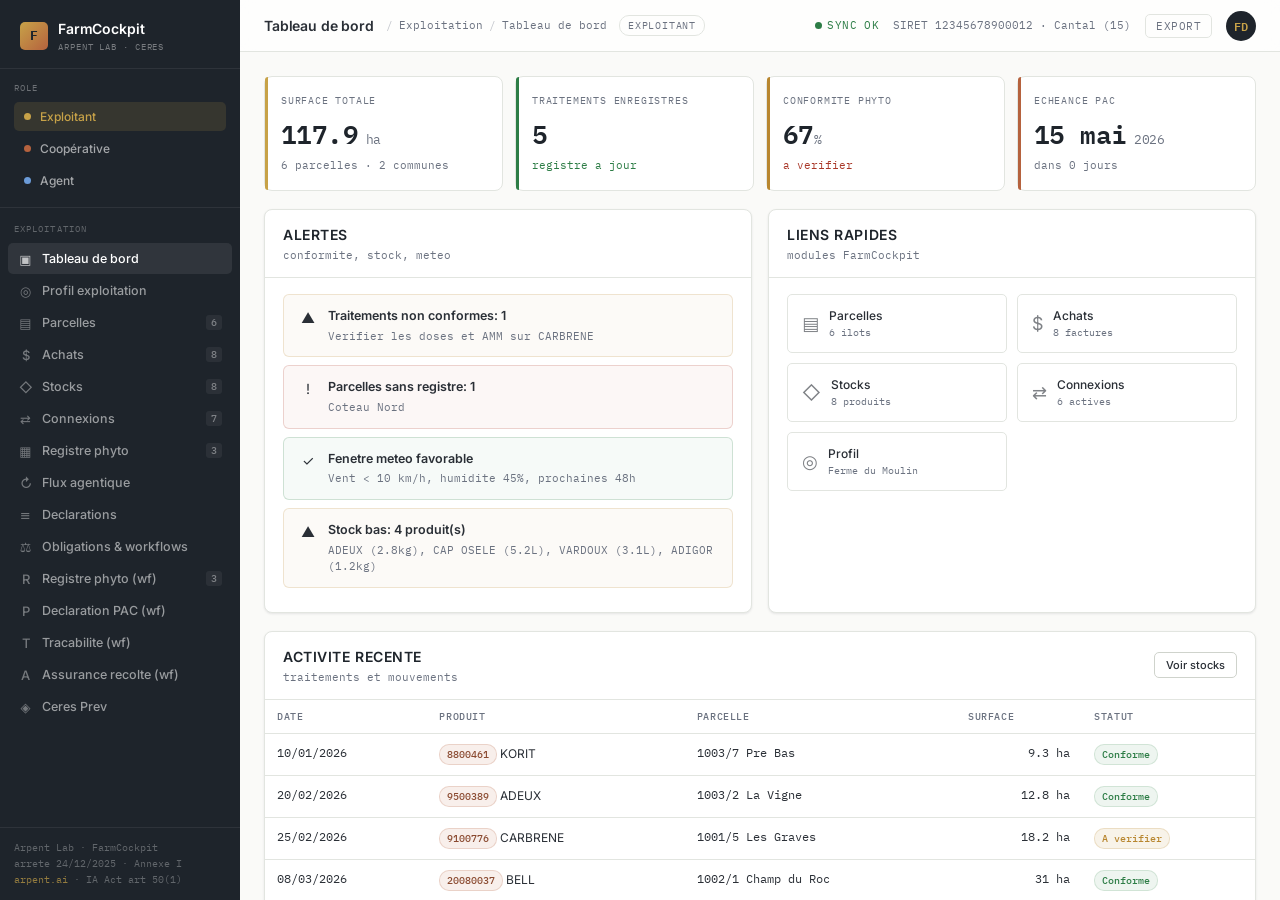
==== commit ddc6e54b: "feat(demo): FarmCockpit v4 - 5 workflow views (registre phyto, PAC, tracabilite, assurance) with ste" ====
--- a/demo/index.html
+++ b/demo/index.html
@@ -664,6 +664,52 @@
 .advice-card { background: #fff; border: 1px solid var(--line); border-radius: 8px; padding: 16px; }
 .advice-card h4 { font-size: 13px; margin-bottom: 8px; }
 
+/* ===== Workflow (Obligations) ===== */
+.wf-stepper{display:flex;align-items:flex-start;gap:0;margin:0 0 22px;overflow-x:auto;padding:4px 0}
+.wf-step{flex:1;min-width:128px;display:flex;flex-direction:column;align-items:center;position:relative;cursor:pointer;padding:12px 8px 10px;transition:background .15s;border-radius:var(--r-sm)}
+.wf-step:hover{background:rgba(199,162,72,.05)}
+.wf-step-num{width:28px;height:28px;border-radius:50%;background:var(--gris);color:var(--muted);display:flex;align-items:center;justify-content:center;font-family:var(--mono);font-weight:600;font-size:12px;margin-bottom:8px;position:relative;z-index:2;transition:all .15s}
+.wf-step.complete .wf-step-num{background:var(--ok);color:#fff}
+.wf-step.active .wf-step-num{background:var(--gold);color:var(--anthracite);box-shadow:0 0 0 4px rgba(199,162,72,.15)}
+.wf-step-label{font-size:10.5px;font-weight:600;text-align:center;color:var(--ink);line-height:1.25}
+.wf-step.active .wf-step-label{color:var(--anthracite)}
+.wf-step-status{font-size:9px;font-family:var(--mono);text-transform:uppercase;color:var(--muted);margin-top:3px;letter-spacing:.04em}
+.wf-step.complete .wf-step-status{color:var(--ok)}
+.wf-step.en-cours .wf-step-status{color:var(--warn)}
+.wf-step:not(:last-child)::after{content:'';position:absolute;top:26px;left:calc(50% + 18px);width:calc(100% - 36px);height:2px;background:var(--line);z-index:1}
+.wf-step.complete:not(:last-child)::after{background:var(--ok)}
+.wf-step.active:not(:last-child)::after{background:linear-gradient(90deg,var(--gold),var(--line))}
+.wf-stepdetail{background:#fff;border:1px solid var(--line);border-radius:var(--r);padding:18px;margin-bottom:16px}
+.wf-stepdetail-head{display:flex;justify-content:space-between;align-items:flex-start;gap:16px;margin-bottom:12px}
+.wf-stepdetail-title{font-size:14px;font-weight:600;color:var(--anthracite)}
+.wf-stepdetail-sub{font-size:11px;color:var(--muted);font-family:var(--mono);margin-top:2px}
+.wf-meta{display:grid;grid-template-columns:140px 1fr;gap:8px 14px;font-size:12px;padding:10px 0;border-top:1px solid var(--line);margin-top:10px}
+.wf-meta .wm-l{color:var(--muted);font-family:var(--mono);font-size:10px;text-transform:uppercase;letter-spacing:.04em;font-weight:500}
+.wf-meta .wm-v{font-size:12px}
+.wf-info-list{font-size:11.5px;color:var(--ink-2);line-height:1.7;columns:2;column-gap:24px}
+.wf-doc-row{display:grid;grid-template-columns:1fr 90px 120px 110px 90px;gap:8px;align-items:center;padding:10px 12px;border-bottom:1px solid var(--line);font-size:12px}
+.wf-doc-row:last-child{border-bottom:none}
+.wf-doc-row .wd-label{font-weight:500}
+.wf-doc-row .wd-hint{font-size:10px;color:var(--muted);font-family:var(--mono)}
+.wf-dep{display:flex;align-items:center;gap:8px;padding:10px 14px;border:1px solid var(--line);border-radius:var(--r-sm);margin-bottom:8px;font-size:12px;cursor:pointer;transition:all .15s}
+.wf-dep:hover{border-color:var(--gold);box-shadow:0 0 0 3px rgba(199,162,72,.06)}
+.wf-dep .wd-arr{color:var(--muted);font-family:var(--mono);font-size:11px}
+.wf-status-card{border-radius:var(--r);padding:18px;display:flex;align-items:center;gap:16px;margin-bottom:16px;border:1px solid}
+.wf-status-card.ok{border-color:rgba(45,125,70,.2);background:rgba(45,125,70,.05)}
+.wf-status-card.warn{border-color:rgba(184,134,47,.2);background:rgba(184,134,47,.05)}
+.wf-status-card.err{border-color:rgba(169,56,41,.2);background:rgba(169,56,41,.05)}
+.wf-status-ico{width:40px;height:40px;border-radius:50%;display:flex;align-items:center;justify-content:center;font-size:18px;font-weight:700;flex-shrink:0}
+.wf-status-card.ok .wf-status-ico{background:var(--ok);color:#fff}
+.wf-status-card.warn .wf-status-ico{background:var(--warn);color:#fff}
+.wf-status-card.err .wf-status-ico{background:var(--err);color:#fff}
+.wf-bcae{display:flex;align-items:center;gap:10px;padding:9px 12px;border-bottom:1px solid var(--line);font-size:12px}
+.wf-bcae:last-child{border-bottom:none}
+.wf-bcae .wb-ico{width:18px;height:18px;border-radius:4px;display:flex;align-items:center;justify-content:center;font-size:11px;font-weight:700;flex-shrink:0}
+.wf-bcae.pass .wb-ico{background:var(--ok);color:#fff}
+.wf-bcae.fail .wb-ico{background:var(--err);color:#fff}
+.wf-bcae.pending .wb-ico{background:var(--warn);color:#fff}
+.wf-bcae .wb-desc{color:var(--muted);font-size:11px;font-family:var(--mono)}
+
 @media (max-width: 900px) {
   .app { grid-template-columns: 1fr; }
   .sidebar { display: none; }
@@ -673,6 +719,8 @@
   .chat-side { display: none; }
   .prd-grid, .advice-grid { grid-template-columns: 1fr; }
   .roadmap { flex-direction: column; }
+  .wf-info-list { columns: 1; }
+  .wf-doc-row { grid-template-columns: 1fr 1fr; }
 }
 
 </style>
@@ -875,6 +923,11 @@
     { id:'registre-phyto', label:'Registre phyto', ico:'▦', count: () => (typeof REGISTRE !== 'undefined' ? REGISTRE.length : 0) },
     { id:'flux-agentique', label:'Flux agentique', ico:'↻' },
     { id:'declarations', label:'Declarations', ico:'≡' },
+    { id:'wf-overview', label:'Obligations & workflows', ico:'⚖' },
+    { id:'wf-registre-phyto', label:'Registre phyto (wf)', ico:'R', count: () => (typeof REGISTRE !== 'undefined' ? REGISTRE.length : 0) },
+    { id:'wf-pac', label:'Declaration PAC (wf)', ico:'P' },
+    { id:'wf-tracabilite', label:'Tracabilite (wf)', ico:'T' },
+    { id:'wf-assurance', label:'Assurance recolte (wf)', ico:'A' },
     { id:'ceres-prev', label:'Ceres Prev', ico:'◈' },
   ],
   coop: [
@@ -886,10 +939,8 @@
   agent: [
     { id:'agent-chat', label:'Conversation', ico:'⚙' },
     { id:'agent-actions', label:'Actions tracees', ico:'≡' },
-    { id:'sources-primaires', label:'Sources primaires', ico:'▤' },
-    { id:'documentation-produit', label:'Documentation produit', ico:'○' },
-    { id:'recommandations', label:'Recommandations', ico:'→' },
-    { id:'conseils-reglementaires', label:'Conseils reglementaires', ico:'⚠' },
+    { id:'agent-parametrage', label:'Parametrage', ico:'◈' },
+    { id:'agent-architecture', label:'Architecture & explicabilite', ico:'▤' },
   ],
 };
 
@@ -904,6 +955,11 @@
   'registre-phyto': 'Registre phyto',
   'flux-agentique': 'Flux agentique',
   'declarations': 'Declarations',
+  'wf-overview': 'Obligations & workflows',
+  'wf-registre-phyto': 'Registre phyto · workflow',
+  'wf-pac': 'Declaration PAC · workflow',
+  'wf-tracabilite': 'Tracabilite · workflow',
+  'wf-assurance': 'Assurance recolte · workflow',
   'ceres-prev': 'Ceres Prev',
   'coop-vue-agregee': 'Vue agreegee',
   'coop-adherents': 'Adherents',
@@ -911,10 +967,8 @@
   'coop-carto': 'Carto conformite',
   'agent-chat': 'Conversation',
   'agent-actions': 'Actions tracees',
-  'sources-primaires': 'Sources primaires',
-  'documentation-produit': 'Documentation produit',
-  'recommandations': 'Recommandations',
-  'conseils-reglementaires': 'Conseils reglementaires',
+  'agent-parametrage': 'Parametrage agent',
+  'agent-architecture': 'Architecture & explicabilite',
 };
 
 /* ============================================================
@@ -2449,6 +2503,480 @@
   return html;
 });
 
+/* ============================================================
+   WORKFLOW MODULES (Obligations & workflows)
+   ============================================================ */
+
+// --- Shared workflow state ---
+const WF = {
+  'wf-registre-phyto': { step: 0, doc: {}, controls: [], history: [] },
+  'wf-pac':           { step: 0, doc: {}, controls: [], history: [], depose: false, dossier: '', montant: 0 },
+  'wf-tracabilite':   { step: 0, doc: {}, controls: [], history: [] },
+  'wf-assurance':     { step: 0, doc: {}, controls: [], history: [], sinistre: false },
+};
+
+// 17 champs Annexe I du registre phyto (arrete 24/12/2025, UE 2023/564)
+const PHYTO_FIELDS = [
+  { key:'siretDetenteur',  label:'SIRET detenteur',          req:true,  fmt:'14 chiffres',          prov:'extrait', src:'SIRET exploitation' },
+  { key:'siretBeneficiaire',label:'SIRET beneficiaire',     req:false, fmt:'14 chiffres',          prov:'extrait', src:'SIRET prestataire' },
+  { key:'produit',         label:'Nom du produit',          req:true,  fmt:'libelle E-Phy',        prov:'extrait', src:'E-Phy ANSES' },
+  { key:'amm',             label:'AMM',                     req:true,  fmt:'7 chiffres',           prov:'extrait', src:'E-Phy ANSES' },
+  { key:'dateUtilisation', label:"Date d'utilisation",      req:true,  fmt:'JJ/MM/AAAA',           prov:'saisi',   src:'fermier' },
+  { key:'horaireDebut',    label:'Horaire debut',           req:false, fmt:'HH:MM',               prov:'saisi',   src:'fermier (si AMM)' },
+  { key:'horaireFin',      label:'Horaire fin',             req:false, fmt:'HH:MM',               prov:'saisi',   src:'fermier (si AMM)' },
+  { key:'delaiRentree',    label:'Delai de rentree',        req:true,  fmt:'ex: 48h, 21j',        prov:'deduit',  src:'AMM' },
+  { key:'dose',            label:'Dose appliquee',          req:true,  fmt:'ex: 0.8 L/ha',        prov:'saisi',   src:'fermier' },
+  { key:'cible',           label:'Cible (ravageur/maladie)', req:false, fmt:'libelle',             prov:'saisi',   src:'fermier' },
+  { key:'modeApplication',  label:"Mode d'application",      req:false, fmt:'libelle',             prov:'saisi',   src:'fermier' },
+  { key:'ilot',            label:'Ilot RPG',                req:true,  fmt:'4 chiffres',          prov:'extrait', src:'RPG' },
+  { key:'parcelle',        label:'Parcelle RPG',            req:true,  fmt:'alphanumerique',      prov:'extrait', src:'RPG' },
+  { key:'insee',           label:'Code INSEE commune',      req:true,  fmt:'5 chiffres',          prov:'extrait', src:'RPG / INSEE' },
+  { key:'gps',             label:'Localisation GPS WGS84',  req:false, fmt:'lat,long',            prov:'deduit',  src:'RPG' },
+  { key:'surface',         label:'Surface traitee (ha)',     req:true,  fmt:'ex: 24.5',            prov:'deduit',  src:'RPG' },
+  { key:'culture',         label:'Culture (code OEPP)',      req:true,  fmt:'5-6 lettres',         prov:'extrait', src:'RPG / OEPP' },
+];
+
+// Steps for each workflow
+const WF_STEPS = {
+  'wf-registre-phyto': [
+    { id:0, label:"Saisie au fil de l'eau",    who:'Fermier',  out:'Entree registre (17 champs)', delai:'sans tarder apres traitement' },
+    { id:1, label:'Controles automatiques',    who:'Ceres',    out:'Verification AMM/dose/parcelle/culture', delai:'temps reel' },
+    { id:2, label:'Validation fermier',        who:'Fermier',  out:'Confirmation + provenance par champ', delai:'avant archivage' },
+    { id:3, label:'Format electronique',      who:'Ceres',    out:'Conversion Annexe I lisible machine', delai:'avant 31/01/N+1' },
+    { id:4, label:'Presentable sur demande',   who:'DGAL',     out:'Restitution lors controle, conservation 5 ans', delai:'10 j ouvrables si demande' },
+  ],
+  'wf-pac': [
+    { id:0, label:'Import RPG',                who:'Ceres',    out:'Ilots, parcelles, cultures, surfaces', delai:'ouverture TelePAC' },
+    { id:1, label:'Pre-remplissage',           who:'Ceres',    out:'Declaration pre-remplie', delai:'avril 2026' },
+    { id:2, label:'Controles conditionnalite', who:'Ceres',    out:'BCAE 6 controles par parcelle', delai:'avant depot' },
+    { id:3, label:'Verification fermier',      who:'Fermier',  out:'Correction des ecarts', delai:'15 mai 2026' },
+    { id:4, label:'Tele-depot',                who:'Fermier',  out:'Depot telepac.agriculture.gouv.fr', delai:'15 mai 2026' },
+    { id:5, label:'Accuse de reception',       who:'ASA',      out:'Confirmation AS/DS + numero dossier', delai:'sous 5 j' },
+  ],
+  'wf-tracabilite': [
+    { id:0, label:'Journal de culture',        who:'Fermier',  out:'Phyto + semis + recolte + analyses', delai:'continu' },
+    { id:1, label:'Lots de recolte',           who:'Fermier',  out:'Lot, parcelle, quantite, destinataire', delai:'a chaque recolte' },
+    { id:2, label:'Lien avec livraison',       who:'Coop',     out:'Bon de livraison + numero de lot', delai:'a chaque livraison' },
+    { id:3, label:'Conservation',              who:'DGCCRF',   out:'5 ans, presentable sur demande', delai:'permanent' },
+  ],
+  'wf-assurance': [
+    { id:0, label:'Declaration surfaces',     who:'Ceres',    out:'Surfaces + rendements historiques', delai:'avant 15 fevrier' },
+    { id:1, label:'Choix garantie',            who:'Fermier',  out:'Niveau, franchise, prime', delai:'avant souscription' },
+    { id:2, label:'Souscription',              who:'Assureur', out:'Contrat aupres assureur agree', delai:'avant 15 fevrier' },
+    { id:3, label:'Sinistre',                  who:'Fermier',  out:'Declaration + photos + estimation', delai:'sous 30 j' },
+  ],
+};
+
+// 6 BCAE checks for PAC
+const BCAE = [
+  { id:'b1', label:'Bande enherbee le long des cours d eau', desc:'5m min, cours d eau > 1.5m', status:'pass' },
+  { id:'b2', label:'Rotation des cultures',                 desc:'alternance quinquennale 3 cultures', status:'pass' },
+  { id:'b3', label:'Maintien des prairies permanentes',     desc:'pas de retournement', status:'pass' },
+  { id:'b4', label:'N elements RPG conformes',              desc:'ilot/parcelle/INSEE valides', status:'pass' },
+  { id:'b5', label:'Couverture des sols en hiver',          desc:'CIPAN ou couvert permanent', status:'pending' },
+  { id:'b6', label:'Diversification des assolements',       desc:'min 2 cultures sur lexploitation', status:'pass' },
+];
+
+// Helpers
+function wfStepper(workflowId) {
+  const steps = WF_STEPS[workflowId];
+  const cur = WF[workflowId].step;
+  return '<div class="wf-stepper">' + steps.map(function(s){
+    const cls = (s.id < cur ? 'complete' : s.id === cur ? 'active' : '') + (s.id === cur ? '' : '');
+    const stCls = s.id < cur ? 'complete' : s.id === cur ? 'en-cours' : '';
+    return '<button type="button" class="wf-step ' + cls + ' ' + stCls + '" onclick="wfGoto(\'' + workflowId + '\',' + s.id + ')">' +
+      '<div class="wf-step-num">' + (s.id < cur ? '&#10003;' : (s.id + 1)) + '</div>' +
+      '<div class="wf-step-label">' + s.label + '</div>' +
+      '<div class="wf-step-status">' + (s.id < cur ? 'complete' : s.id === cur ? 'en cours' : 'a faire') + '</div>' +
+    '</button>';
+  }).join('') + '</div>';
+}
+
+function wfGoto(workflowId, step) {
+  WF[workflowId].step = step;
+  App.render();
+}
+
+function wfStepDetail(workflowId) {
+  const steps = WF_STEPS[workflowId];
+  const cur = WF[workflowId].step;
+  const s = steps[cur];
+  return '<div class="wf-stepdetail">' +
+    '<div class="wf-stepdetail-head"><div><div class="wf-stepdetail-title">Etape ' + (cur + 1) + ' · ' + s.label + '</div>' +
+    '<div class="wf-stepdetail-sub">Responsable: ' + s.who + ' · Sortie: ' + s.out + '</div></div>' +
+    '<span class="tag ' + (cur === 0 ? 'warn' : 'ok') + '">' + (cur === 0 ? 'en cours' : 'planifie') + '</span></div>' +
+    '<div class="wf-meta"><div class="wm-l">Responsable</div><div class="wm-v">' + s.who + '</div>' +
+    '<div class="wm-l">Produit attendu</div><div class="wm-v">' + s.out + '</div>' +
+    '<div class="wm-l">Echeance</div><div class="wm-v">' + s.delai + '</div>' +
+    '<div class="wm-l">Statut</div><div class="wm-v"><span class="tag ' + (cur === 0 ? 'warn' : 'ok') + '">' + (cur === 0 ? 'en cours' : 'planifie') + '</span></div></div>' +
+    '<div style="display:flex;gap:8px;margin-top:14px">' +
+      (cur > 0 ? '<button class="btn btn-outline btn-sm" onclick="wfGoto(\'' + workflowId + '\',' + (cur - 1) + ')"><- Etape precedente</button>' : '') +
+      (cur < steps.length - 1 ? '<button class="btn btn-gold btn-sm" onclick="wfAdvance(\'' + workflowId + '\')">Etape suivante -></button>' : '<button class="btn btn-gold btn-sm" onclick="App.toast(\'Workflow complet\',\'ok\')">Finaliser</button>') +
+    '</div></div>';
+}
+
+function wfAdvance(workflowId) {
+  const max = WF_STEPS[workflowId].length - 1;
+  if (WF[workflowId].step < max) {
+    WF[workflowId].step++;
+    App.toast('Etape ' + (WF[workflowId].step + 1) + ' atteinte', 'ok');
+    App.render();
+  }
+}
+
+function wfStatusCard(status, title, sub, metric) {
+  const cls = status === 'ok' ? 'ok' : status === 'warn' ? 'warn' : 'err';
+  const ico = status === 'ok' ? '&#10003;' : status === 'warn' ? '!' : '!';
+  return '<div class="wf-status-card ' + cls + '"><div class="wf-status-ico">' + ico + '</div><div style="flex:1">' +
+    '<div style="font-weight:600;font-size:14px;color:var(--anthracite)">' + title + '</div>' +
+    '<div style="font-size:11px;color:var(--muted);font-family:var(--mono);margin-top:2px">' + sub + '</div></div>' +
+    (metric ? '<div style="text-align:right"><div style="font-size:20px;font-weight:600;font-family:var(--mono);color:var(--anthracite)">' + metric + '</div></div>' : '') +
+    '</div>';
+}
+
+function wfDownloadCSV(filename, rows) {
+  const csv = rows.map(function(r){ return r.map(function(c){ c = (c === null || c === undefined) ? '' : String(c); c = c.replace(/"/g, '""'); return (/[",\n]/.test(c)) ? '"' + c + '"' : c; }).join(','); }).join('\n');
+  const blob = new Blob(['\uFEFF' + csv], { type: 'text/csv;charset=utf-8;' });
+  const url = URL.createObjectURL(blob);
+  const a = document.createElement('a'); a.href = url; a.download = filename;
+  document.body.appendChild(a); a.click(); document.body.removeChild(a);
+  setTimeout(function(){ URL.revokeObjectURL(url); }, 1000);
+  App.toast('Document genere: ' + filename, 'ok');
+}
+
+function wfDownloadJSON(filename, obj) {
+  const blob = new Blob([JSON.stringify(obj, null, 2)], { type: 'application/json' });
+  const url = URL.createObjectURL(blob);
+  const a = document.createElement('a'); a.href = url; a.download = filename;
+  document.body.appendChild(a); a.click(); document.body.removeChild(a);
+  setTimeout(function(){ URL.revokeObjectURL(url); }, 1000);
+  App.toast('Document genere: ' + filename, 'ok');
+}
+
+// --- WF 0: Overview (toutes obligations) ---
+function viewWfOverview() {
+  const totalSurf = PARCELLES.reduce(function(s,p){return s+p.surface;},0);
+  const conf = conformite();
+  const obligations = [
+    { id:'wf-registre-phyto', nom:'Registre phytosanitaire',     autorite:'DGAL / SRAL',          echeance:'31/01/2028',     statut:'en cours',    last:'Traitement MODDUS ajoute 15/04/2026', next:'Conversion format electronique',        color:'warn', ref:'arrete 24/12/2025 · UE 2023/564' },
+    { id:'wf-pac',            nom:'Declaration PAC',            autorite:'ASA / FranceAgriMer', echeance:'15/05/2026',    statut:'pre-remplie', last:'Import RPG 2025',                    next:'Verification fermier + tele-depot',     color:'ok',   ref:'UE 2021/2115 · TelePAC' },
+    { id:'wf-tracabilite',    nom:'Tracabilite',                 autorite:'DGCCRF / coop',        echeance:'continu',        statut:'a jour',      last:'Journal de culture a jour',           next:'Audit annuel coop en attente',           color:'ok',   ref:'CE 178/2002 · CE 852/2004' },
+    { id:'wf-assurance',      nom:'Assurance recolte',           autorite:'Assureur agree / FNGRA',echeance:'15/02/2027',   statut:'non demarree',last:'Rien pour le moment',                 next:'Declaration surfaces + rendements',     color:'err',  ref:'Loi 2022-298' },
+  ];
+  const badge = function(s){ return s === 'a jour' || s === 'pre-remplie' ? 'ok' : s === 'en cours' ? 'warn' : s === 'non demarree' ? 'err' : 'neu'; };
+  const totalOK = obligations.filter(function(o){return o.statut==='a jour'||o.statut==='pre-remplie';}).length;
+
+  return '' +
+  '<div class="grid-4" style="margin-bottom:18px">' +
+    '<div class="kpi accent"><div class="kpi-label">Obligations</div><div class="kpi-val">' + obligations.length + '</div><div class="kpi-delta neu">actives</div></div>' +
+    '<div class="kpi ok"><div class="kpi-label">A jour</div><div class="kpi-val">' + totalOK + '</div><div class="kpi-delta pos">conformes</div></div>' +
+    '<div class="kpi"><div class="kpi-label">En cours</div><div class="kpi-val">' + obligations.filter(function(o){return o.statut==='en cours';}).length + '</div><div class="kpi-delta neu">a finaliser</div></div>' +
+    '<div class="kpi terra"><div class="kpi-label">En retard</div><div class="kpi-val">' + obligations.filter(function(o){return o.statut==='non demarree';}).length + '</div><div class="kpi-delta neg">action requise</div></div>' +
+  '</div>' +
+  '<div class="section-title">Tableau de bord des obligations administratives</div>' +
+  '<div class="card" style="margin-bottom:16px"><div class="card-head"><div><div class="card-title">Obligations & workflows</div><div class="card-sub">vue consolidee · ' + obligations.length + ' obligations · referentiel arpent</div></div>' +
+    '<div style="display:flex;gap:8px"><button class="btn btn-outline btn-sm" onclick="wfDownloadCSV(\'obligations_arpent.csv\', [[' + obligations.map(function(o){return '\''+o.nom+'\',\''+o.autorite+'\',\''+o.echeance+'\',\''+o.statut+'\'';}).join('],[') + ']])">↓ CSV</button>' +
+    '<button class="btn btn-gold btn-sm" onclick="App.toast(\'Synthese obligations lancee\',\'ok\')">Synthetiser</button></div></div>' +
+    '<div class="card-body" style="padding:0"><div class="tbl-wrap"><table class="tbl"><thead><tr><th>Obligation</th><th>Autorite</th><th>Echeance</th><th>Statut</th><th>Derniere action</th><th>Prochaine etape</th><th></th></tr></thead><tbody>' +
+    obligations.map(function(o){
+      return '<tr class="row-clickable" onclick="App.navigateTo(\'' + o.id + '\')">' +
+        '<td><b>' + o.nom + '</b><div style="font-size:10px;color:var(--muted);font-family:var(--mono);margin-top:2px">' + o.ref + '</div></td>' +
+        '<td class="mono">' + o.autorite + '</td>' +
+        '<td class="mono">' + o.echeance + '</td>' +
+        '<td><span class="tag ' + badge(o.statut) + '">' + o.statut + '</span></td>' +
+        '<td style="font-size:11px;color:var(--muted)">' + o.last + '</td>' +
+        '<td style="font-size:11px">' + o.next + '</td>' +
+        '<td><span class="hint" style="color:var(--gold)">ouvrir -></span></td>' +
+      '</tr>';
+    }).join('') +
+    '</tbody></table></div></div></div>' +
+    '<div class="grid-2"><div class="card"><div class="card-head"><div><div class="card-title">Dependances entre obligations</div><div class="card-sub">graphe d ordres</div></div></div><div class="card-body">' +
+      '<div class="wf-dep" onclick="App.navigateTo(\'wf-pac\')"><span class="tag gold">PAC</span><span>Depend de</span><span class="wd-arr">RPG import -> registre phyto -> tracabilite (rendements)</span></div>' +
+      '<div class="wf-dep" onclick="App.navigateTo(\'wf-assurance\')"><span class="tag terra">Assurance</span><span>Depend de</span><span class="wd-arr">tracabilite (rendements historiques) + Agreste</span></div>' +
+      '<div class="wf-dep" onclick="App.navigateTo(\'wf-registre-phyto\')"><span class="tag ok">Phyto</span><span>Alimente</span><span class="wd-arr">tracabilite (journal de culture)</span></div>' +
+      '<div class="wf-dep" onclick="App.navigateTo(\'wf-tracabilite\')"><span class="tag info">Tracabilite</span><span>Derive de</span><span class="wd-arr">registre phyto + semis + recolte</span></div>' +
+    '</div></div>' +
+    '<div class="card"><div class="card-head"><div><div class="card-title">Calendrier des echeances</div><div class="card-sub">2026-2027</div></div></div><div class="card-body"><div class="timeline">' +
+      '<div class="tl-item"><div class="tl-date">15 fevrier 2027</div><div class="tl-text">Souscription assurance recolte (prime subventionnee 70%)</div></div>' +
+      '<div class="tl-item"><div class="tl-date">15 mai 2026</div><div class="tl-text">Tele-depot PAC (telepac.agriculture.gouv.fr)</div></div>' +
+      '<div class="tl-item"><div class="tl-date">31 mai 2026</div><div class="tl-text">Fin modifications surfaces PAC</div></div>' +
+      '<div class="tl-item"><div class="tl-date">31 janvier 2028</div><div class="tl-text">Conversion registre phyto format electronique</div></div>' +
+      '<div class="tl-item"><div class="tl-date">10 juin 2026</div><div class="tl-text">Fin modifications aides animees PAC</div></div>' +
+    '</div></div></div></div>' +
+  '';
+}
+
+// --- WF 1: Registre phyto ---
+function viewWfRegistrePhyto() {
+  const conf = conformite();
+  const entries = REGISTRE.length;
+  const lastUp = entries ? REGISTRE[entries - 1].dateUtilisation : '-';
+  const statusOk = conf >= 90 && entries > 0;
+  const statusStr = entries === 0 ? 'en retard' : statusOk ? 'a jour' : 'en retard';
+  const statusCls = entries === 0 ? 'err' : statusOk ? 'ok' : 'warn';
+
+  return '' +
+  '<div class="grid-4" style="margin-bottom:18px">' +
+    '<div class="kpi accent"><div class="kpi-label">Entrees registre</div><div class="kpi-val">' + entries + '</div><div class="kpi-delta neu">campagne 2026</div></div>' +
+    '<div class="kpi ' + statusCls + '"><div class="kpi-label">Conformite</div><div class="kpi-val">' + conf + '<span class="kpi-unit">%</span></div><div class="kpi-delta ' + (statusOk?'pos':'neg') + '">Annexe I 17 champs</div></div>' +
+    '<div class="kpi"><div class="kpi-label">Surface traitee</div><div class="kpi-val">' + REGISTRE.reduce(function(s,r){return s+r.surface;},0).toFixed(1) + '<span class="kpi-unit"> ha</span></div><div class="kpi-delta neu">sur ' + PARCELLES.length + ' parcelles</div></div>' +
+    '<div class="kpi terra"><div class="kpi-label">Echeance conversion</div><div class="kpi-val">31/01</div><div class="kpi-delta neu">2028</div></div>' +
+  '</div>' +
+  '<div class="card" style="margin-bottom:16px"><div class="card-head"><div><div class="card-title">Workflow · Registre phytosanitaire</div><div class="card-sub">arrete 24/12/2025 (NOR AGRG2536515A) · UE 2023/564 · conservation 5 ans</div></div>' +
+    '<span class="tag ' + statusCls + '">' + statusStr + '</span></div><div class="card-body">' +
+    wfStepper('wf-registre-phyto') + wfStepDetail('wf-registre-phyto') +
+  '</div></div>' +
+  '<div class="grid-2"><div class="card"><div class="card-head"><div><div class="card-title">Modele de document · Annexe I</div><div class="card-sub">17 champs obligatoires · format arrete 24/12/2025</div></div>' +
+    '<div style="display:flex;gap:8px"><button class="btn btn-outline btn-sm" onclick="wfPhytoFillCeres()">Remplir depuis Ceres</button>' +
+    '<button class="btn btn-gold btn-sm" onclick="wfPhytoGenCSV()">Generer le document</button></div></div>' +
+    '<div class="card-body" style="padding:0;max-height:420px;overflow-y:auto"><table class="tbl"><thead><tr><th>Champ</th><th>Req</th><th>Format</th><th>Provenance</th><th>Valeur</th></tr></thead><tbody>' +
+    PHYTO_FIELDS.map(function(f){
+      const val = WF['wf-registre-phyto'].doc[f.key] || '<span class="hint">-</span>';
+      return '<tr><td>' + f.label + '</td><td>' + (f.req ? '<span class="tag err">oblig.</span>' : '<span class="tag neu">opt.</span>') + '</td><td class="mono wd-hint">' + f.fmt + '</td>' +
+        '<td><select class="fld mono" style="font-size:10px;padding:3px 6px" onchange="WF[\'wf-registre-phyto\'].doc[\'' + f.key + '_prov\']=this.value"><option>' + f.prov + '</option><option>saisi</option><option>extrait</option><option>deduit</option><option>confirme</option></select></td>' +
+        '<td class="mono" style="font-size:11px" id="wf-phyto-' + f.key + '">' + val + '</td></tr>';
+    }).join('') +
+    '</tbody></table></div></div>' +
+  '<div class="card"><div class="card-head"><div><div class="card-title">Soumission</div><div class="card-sub">autorite, canal, format, delai</div></div></div><div class="card-body">' +
+    '<div class="wf-meta" style="border-top:none;margin-top:0"><div class="wm-l">Autorite</div><div class="wm-v">DGAL (Direction Generale de l Alimentation) / SRAL</div>' +
+    '<div class="wm-l">Canal</div><div class="wm-v">Sur demande lors d un controle · pas de depot actif</div>' +
+    '<div class="wm-l">Format</div><div class="wm-v">fichier electronique lisible machine (CSV/JSON), Annexe I + Annexe II</div>' +
+    '<div class="wm-l">Delai</div><div class="wm-v">10 jours ouvrables si demande explicite (art. 5)</div>' +
+    '<div class="wm-l">Conservation</div><div class="wm-v">5 ans a compter de la derniere utilisation</div></div>' +
+    '<div class="section-title">Suivi (tracking)</div>' +
+    wfStatusCard(statusCls, statusStr === 'a jour' ? 'Registre a jour' : statusStr === 'en retard' ? 'Registre en retard' : 'Registre a jour',
+      entries + ' entrees · derniere maj ' + lastUp + ' · prochaine conversion avant 31/01/2028', entries) +
+    '<div class="detail-grid" style="margin-top:12px"><div class="dg-row"><div class="dg-label">Entrees</div><div class="dg-val">' + entries + '</div></div>' +
+    '<div class="dg-row"><div class="dg-label">Derniere mise a jour</div><div class="dg-val">' + lastUp + '</div></div>' +
+    '<div class="dg-row"><div class="dg-label">Prochaine echeance</div><div class="dg-val">31/01/2028 (conversion)</div></div>' +
+    '<div class="dg-row"><div class="dg-label">Controles</div><div class="dg-val">' + (entries > 0 ? '0 anomalie · 0 controle DGAL' : 'n/a') + '</div></div></div>' +
+    '<div class="section-title">Historique du statut</div><div class="timeline">' +
+    '<div class="tl-item"><div class="tl-date">' + lastUp + '</div><div class="tl-text">Dernier traitement enregistre</div></div>' +
+    '<div class="tl-item"><div class="tl-date">15/04/2026</div><div class="tl-text">Traitement MODDUS ajoute (Grand Champ)</div></div>' +
+    '<div class="tl-item"><div class="tl-date">22/04/2026</div><div class="tl-text">Traitement BELL ajoute (Champ du Roc)</div></div>' +
+    '</div></div></div></div>' +
+  '';
+}
+
+function wfPhytoFillCeres() {
+  if (!REGISTRE.length) { App.toast('Aucune entree Ceres a pre-remplir', 'err'); return; }
+  const r = REGISTRE[REGISTRE.length - 1];
+  PHYTO_FIELDS.forEach(function(f){ WF['wf-registre-phyto'].doc[f.key] = r[f.key] !== undefined ? r[f.key] : '-'; });
+  App.toast('Pre-remplissage depuis Ceres: ' + PHYTO_FIELDS.length + ' champs', 'ok');
+  App.render();
+}
+
+function wfPhytoGenCSV() {
+  const header = PHYTO_FIELDS.map(function(f){ return f.label; });
+  const rows = REGISTRE.length ? REGISTRE.map(function(r){ return PHYTO_FIELDS.map(function(f){ return r[f.key] !== undefined ? r[f.key] : ''; }); }) : [PHYTO_FIELDS.map(function(f){ return f.key; })];
+  wfDownloadCSV('registre_phyto_annexe1_' + new Date().toISOString().slice(0,10) + '.csv', [header].concat(rows));
+}
+
+// --- WF 2: PAC ---
+function viewWfPac() {
+  const totalSurf = PARCELLES.reduce(function(s,p){return s+p.surface;},0);
+  const dpu = Math.round(totalSurf * 82);
+  const statusCls = WF['wf-pac'].depose ? 'ok' : WF['wf-pac'].step >= 2 ? 'warn' : 'err';
+  const statusStr = WF['wf-pac'].depose ? 'deposee' : WF['wf-pac'].step >= 3 ? 'en verification' : WF['wf-pac'].step >= 1 ? 'pre-remplie' : 'non demarree';
+
+  return '' +
+  '<div class="grid-4" style="margin-bottom:18px">' +
+    '<div class="kpi accent"><div class="kpi-label">Parcelles declarees</div><div class="kpi-val">' + PARCELLES.length + '</div><div class="kpi-delta neu">RPG 2025</div></div>' +
+    '<div class="kpi ok"><div class="kpi-label">Surface totale</div><div class="kpi-val">' + totalSurf.toFixed(1) + '<span class="kpi-unit"> ha</span></div><div class="kpi-delta neu">a declarer</div></div>' +
+    '<div class="kpi"><div class="kpi-label">DPU estime</div><div class="kpi-val">' + dpu + '<span class="kpi-unit"> EUR</span></div><div class="kpi-delta neu">82 EUR/ha</div></div>' +
+    '<div class="kpi terra"><div class="kpi-label">Echeance depot</div><div class="kpi-val">15/05</div><div class="kpi-delta neu">2026</div></div>' +
+  '</div>' +
+  '<div class="card" style="margin-bottom:16px"><div class="card-head"><div><div class="card-title">Workflow · Declaration PAC</div><div class="card-sub">UE 2021/2115 · TelePAC · campagne 2026</div></div>' +
+    '<span class="tag ' + statusCls + '">' + statusStr + '</span></div><div class="card-body">' +
+    wfStepper('wf-pac') + wfStepDetail('wf-pac') +
+  '</div></div>' +
+  '<div class="grid-2"><div class="card"><div class="card-head"><div><div class="card-title">Modele de document · par parcelle</div><div class="card-sub">N RPG, culture OEPP, surface declaree, ecart</div></div>' +
+    '<div style="display:flex;gap:8px"><button class="btn btn-outline btn-sm" onclick="wfPacFill()">Remplir depuis RPG</button>' +
+    '<button class="btn btn-gold btn-sm" onclick="wfPacGen()">Generer XML TelePAC</button></div></div>' +
+    '<div class="card-body" style="padding:0;max-height:380px;overflow-y:auto"><table class="tbl"><thead><tr><th>Ilot/Parc.</th><th>INSEE</th><th>Culture</th><th class="num">Surf. decl.</th><th class="num">Surf. RPG</th><th class="num">Ecart</th></tr></thead><tbody>' +
+    PARCELLES.map(function(p){
+      const ecart = '0.0';
+      return '<tr><td class="mono">' + p.ilot + '/' + p.parcelle + '</td><td class="mono">' + p.insee + '</td><td><span class="tag gold">' + p.culture + '</span></td><td class="num mono">' + p.surface.toFixed(1) + '</td><td class="num mono">' + p.surface.toFixed(1) + '</td><td class="num mono"><span class="tag ok">' + ecart + '</span></td></tr>';
+    }).join('') +
+    '<tr style="font-weight:600;background:var(--gris)"><td colspan="3">Total</td><td class="num mono">' + totalSurf.toFixed(1) + '</td><td class="num mono">' + totalSurf.toFixed(1) + '</td><td class="num">0.0</td></tr>' +
+    '</tbody></table></div></div>' +
+  '<div class="card"><div class="card-head"><div><div class="card-title">Conditionnalite BCAE</div><div class="card-sub">6 controles · ' + BCAE.filter(function(b){return b.status==='pass';}).length + ' pass</div></div></div>' +
+    '<div class="card-body" style="padding:0">' + BCAE.map(function(b){
+      const cls = b.status === 'pass' ? 'pass' : b.status === 'fail' ? 'fail' : 'pending';
+      const ico = b.status === 'pass' ? '&#10003;' : b.status === 'fail' ? '&#10007;' : '?';
+      return '<div class="wf-bcae ' + cls + '"><div class="wb-ico">' + ico + '</div><div><div>' + b.label + '</div><div class="wb-desc">' + b.desc + '</div></div></div>';
+    }).join('') + '</div></div>' +
+  '<div class="card"><div class="card-head"><div><div class="card-title">Soumission</div><div class="card-sub">autorite, canal, qui, periode</div></div><span class="tag warn">Preparateur - jamais declarant</span></div><div class="card-body">' +
+    '<div class="wf-meta" style="border-top:none;margin-top:0"><div class="wm-l">Autorite</div><div class="wm-v">ASA (Agence de Services et de Paiement) / FranceAgriMer</div>' +
+    '<div class="wm-l">Canal</div><div class="wm-v">telepac.agriculture.gouv.fr (tele-declaration obligatoire)</div>' +
+    '<div class="wm-l">Qui</div><div class="wm-v">Le fermier OU un organisme mandate (coop, CA, expert comptable). Pas Ceres.</div>' +
+    '<div class="wm-l">Periode depot</div><div class="wm-v">1 avril au 15 mai 2026 · modif. surfaces 31 mai · aides animees 10 juin</div>' +
+    '<div class="wm-l">Format</div><div class="wm-v">TelePAC (XML specifique, pas un CSV libre)</div>' +
+    '<div class="wm-l">DPU estime</div><div class="wm-v">' + dpu + ' EUR (82 EUR/ha x ' + totalSurf.toFixed(1) + ' ha)</div></div>' +
+    '<div class="section-title">Suivi</div>' +
+    wfStatusCard(statusCls, WF['wf-pac'].depose ? 'Declaration deposee' : 'En preparation', WF['wf-pac'].depose ? ('Dossier ' + WF['wf-pac'].dossier + ' · ' + WF['wf-pac'].montant + ' EUR') : ('Etape ' + (WF['wf-pac'].step + 1) + '/' + WF_STEPS['wf-pac'].length + ' · ' + statusStr), dpu + ' EUR') +
+    '<div class="alert warn" style="margin-top:8px"><div class="ai">!</div><div><div class="at">Echeance dans 51 jours</div><div class="ad">depot le 15/05/2026 · surfaces modifiables jusqu au 31/05/2026</div></div></div>' +
+    '<div class="alert ' + (BCAE.filter(function(b){return b.status!=='pass';}).length ? 'err' : 'ok') + '" style="margin-top:6px"><div class="ai">' + (BCAE.filter(function(b){return b.status!=='pass';}).length ? '!' : '&#10003;') + '</div><div><div class="at">' + (BCAE.filter(function(b){return b.status!=='pass';}).length ? '1 erreur conditionnalite a corriger' : 'Tous controles BCAE passants') + '</div><div class="ad">CIPAN: couverture hiver a confirmer sur 1 parcelle</div></div></div>' +
+    (WF['wf-pac'].depose ? '<div class="detail-grid" style="margin-top:12px"><div class="dg-row"><div class="dg-label">Numero AS/DS</div><div class="dg-val">' + WF['wf-pac'].dossier + '</div></div><div class="dg-row"><div class="dg-label">Date depot</div><div class="dg-val">' + todayFR() + '</div></div><div class="dg-row"><div class="dg-label">Montant</div><div class="dg-val">' + WF['wf-pac'].montant + ' EUR</div></div></div>' : '') +
+    '<div style="margin-top:14px"><button class="btn btn-gold btn-sm" onclick="wfPacDepot()">Simuler le tele-depot</button></div>' +
+  '</div></div></div>' +
+  '';
+}
+
+function wfPacFill() {
+  WF['wf-pac'].doc.parcelles = PARCELLES.length;
+  App.toast('Pre-remplissage depuis RPG: ' + PARCELLES.length + ' parcelles, ' + PARCELLES.reduce(function(s,p){return s+p.surface;},0).toFixed(1) + ' ha', 'ok');
+  App.render();
+}
+
+function wfPacGen() {
+  const xml = '<?xml version="1.0" encoding="UTF-8"?>\n<TelePAC campagne="2026">\n' +
+    PARCELLES.map(function(p){ return '  <Parcelle ilot="' + p.ilot + '" parcelle="' + p.parcelle + '" insee="' + p.insee + '" culture="' + p.culture + '" surface="' + p.surface.toFixed(1) + '"/>'; }).join('\n') + '\n</TelePAC>';
+  const blob = new Blob([xml], { type: 'application/xml' });
+  const url = URL.createObjectURL(blob);
+  const a = document.createElement('a'); a.href = url; a.download = 'telepac_2026_' + SIRET_DETENTEUR + '.xml';
+  document.body.appendChild(a); a.click(); document.body.removeChild(a);
+  setTimeout(function(){ URL.revokeObjectURL(url); }, 1000);
+  App.toast('XML TelePAC genere (preparation, Ceres ne depose pas)', 'ok');
+}
+
+function wfPacDepot() {
+  WF['wf-pac'].depose = true;
+  WF['wf-pac'].step = 5;
+  WF['wf-pac'].dossier = 'DS2026-' + Math.floor(100000 + Math.random() * 900000);
+  WF['wf-pac'].montant = Math.round(PARCELLES.reduce(function(s,p){return s+p.surface;},0) * 82);
+  App.toast('Tele-depot simule · dossier ' + WF['wf-pac'].dossier, 'ok');
+  App.render();
+}
+
+// --- WF 3: Tracabilite ---
+function viewWfTracabilite() {
+  const lots = REGISTRE.length;
+  return '' +
+  '<div class="grid-4" style="margin-bottom:18px">' +
+    '<div class="kpi accent"><div class="kpi-label">Entrees journal</div><div class="kpi-val">' + lots + '</div><div class="kpi-delta neu">phyto derives</div></div>' +
+    '<div class="kpi ok"><div class="kpi-label">Lots recolte</div><div class="kpi-val">4</div><div class="kpi-delta neu">2026</div></div>' +
+    '<div class="kpi"><div class="kpi-label">Livraisons coop</div><div class="kpi-val">12</div><div class="kpi-delta neu">bons enregistrs</div></div>' +
+    '<div class="kpi terra"><div class="kpi-label">Conservation</div><div class="kpi-val">5</div><div class="kpi-delta neu">ans</div></div>' +
+  '</div>' +
+  '<div class="card" style="margin-bottom:16px"><div class="card-head"><div><div class="card-title">Workflow · Tracabilite</div><div class="card-sub">CE 178/2002 · CE 852/2004 · journal de culture</div></div>' +
+    '<span class="tag ok">a jour</span></div><div class="card-body">' +
+    wfStepper('wf-tracabilite') + wfStepDetail('wf-tracabilite') +
+  '</div></div>' +
+  '<div class="grid-2"><div class="card"><div class="card-head"><div><div class="card-title">Modele · Journal de culture</div><div class="card-sub">par parcelle, par campagne · interventions + semis + recolte</div></div>' +
+    '<div style="display:flex;gap:8px"><button class="btn btn-outline btn-sm" onclick="wfTraceFill()">Remplir depuis registre</button>' +
+    '<button class="btn btn-gold btn-sm" onclick="wfTraceGen()">Generer le journal</button></div></div>' +
+    '<div class="card-body" style="padding:0;max-height:360px;overflow-y:auto"><table class="tbl"><thead><tr><th>Parcelle</th><th>Type</th><th>Date</th><th>Detail</th></tr></thead><tbody>' +
+    REGISTRE.map(function(r){
+      return '<tr><td class="mono">' + r.ilot + '/' + r.parcelle + ' ' + (r.nomParcelle||'') + '</td><td><span class="tag terra">phyto</span></td><td class="mono">' + r.dateUtilisation + '</td><td>' + r.produit + ' (' + r.dose + ' ' + r.doseUnite + ')</td></tr>';
+    }).join('') +
+    PARCELLES.slice(0,2).map(function(p){ return '<tr><td class="mono">' + p.ilot + '/' + p.parcelle + ' ' + p.nom + '</td><td><span class="tag gold">semis</span></td><td class="mono">15/11/2025</td><td>' + OEPP[p.culture] + ' · 220 kg/ha</td></tr>'; }).join('') +
+    PARCELLES.slice(0,2).map(function(p){ return '<tr><td class="mono">' + p.ilot + '/' + p.parcelle + ' ' + p.nom + '</td><td><span class="tag ok">recolte</span></td><td class="mono">10/08/2026</td><td>' + (Math.round(p.surface*58)) + ' q · lot L' + p.ilot + p.parcelle + '</td></tr>'; }).join('') +
+    '</tbody></table></div></div>' +
+  '<div class="card"><div class="card-head"><div><div class="card-title">Lots de recolte</div><div class="card-sub">lien parcelle -> lot -> livraison</div></div></div><div class="card-body" style="padding:0"><table class="tbl"><thead><tr><th>Lot</th><th>Parcelle</th><th class="num">Quantite</th><th>Date recolte</th><th>Destinataire</th><th>BL coop</th></tr></thead><tbody>' +
+    PARCELLES.slice(0,4).map(function(p,i){
+      return '<tr><td class="mono">L' + p.ilot + p.parcelle + '</td><td class="mono">' + p.ilot + '/' + p.parcelle + ' ' + p.nom + '</td><td class="num mono">' + Math.round(p.surface*58) + ' q</td><td class="mono">10/08/2026</td><td>Cantal Cereales</td><td class="mono">BL-2026-' + (1001+i) + '</td></tr>';
+    }).join('') +
+    '</tbody></table></div></div></div>' +
+  '<div class="card"><div class="card-head"><div><div class="card-title">Soumission & suivi</div><div class="card-sub">DGCCRF, coop, SRAL</div></div></div><div class="card-body">' +
+    '<div class="wf-meta" style="border-top:none;margin-top:0"><div class="wm-l">Autorite</div><div class="wm-v">DGCCRF + cooperatives (audit interne) + SRAL (controle)</div>' +
+    '<div class="wm-l">Canal</div><div class="wm-v">Sur demande · audit interne annuel par la cooperative</div>' +
+    '<div class="wm-l">Format</div><div class="wm-v">interne (CSV/JSON exportable)</div>' +
+    '<div class="wm-l">Conservation</div><div class="wm-v">5 ans, presentable sur demande</div></div>' +
+    '<div class="section-title">Suivi</div>' +
+    wfStatusCard('ok', 'Tracabilite a jour', lots + ' entrees phyto · 4 lots recolte · 12 livraisons', '4 lots') +
+    '<div class="detail-grid" style="margin-top:12px"><div class="dg-row"><div class="dg-label">Dernier audit</div><div class="dg-val">15/03/2026</div></div>' +
+    '<div class="dg-row"><div class="dg-label">Prochain audit</div><div class="dg-val">15/03/2027</div></div>' +
+    '<div class="dg-row"><div class="dg-label">Statut</div><div class="dg-val"><span class="tag ok">a jour</span></div></div></div>' +
+  '</div></div>' +
+  '';
+}
+
+function wfTraceFill() {
+  App.toast('Journal de culture pre-rempli depuis ' + REGISTRE.length + ' entrees phyto', 'ok');
+}
+
+function wfTraceGen() {
+  const header = ['Lot','Parcelle','Quantite_q','Date_recolte','Destinataire','BL_coop'];
+  const rows = PARCELLES.slice(0,4).map(function(p,i){ return ['L'+p.ilot+p.parcelle, p.ilot+'/'+p.parcelle+' '+p.nom, Math.round(p.surface*58), '10/08/2026', 'Cantal Cereales', 'BL-2026-'+(1001+i)]; });
+  wfDownloadCSV('tracabilite_lots_' + new Date().toISOString().slice(0,10) + '.csv', [header].concat(rows));
+}
+
+// --- WF 4: Assurance ---
+function viewWfAssurance() {
+  const totalSurf = PARCELLES.reduce(function(s,p){return s+p.surface;},0);
+  const primeEst = Math.round(totalSurf * 18);
+  const statusCls = WF['wf-assurance'].sinistre ? 'warn' : WF['wf-assurance'].step >= 2 ? 'ok' : 'err';
+  const statusStr = WF['wf-assurance'].sinistre ? 'sinistre declare' : WF['wf-assurance'].step >= 2 ? 'souscrite' : WF['wf-assurance'].step >= 0 ? 'non demarree' : 'non demarree';
+  return '' +
+  '<div class="grid-4" style="margin-bottom:18px">' +
+    '<div class="kpi accent"><div class="kpi-label">Surface a declarer</div><div class="kpi-val">' + totalSurf.toFixed(1) + '<span class="kpi-unit"> ha</span></div><div class="kpi-delta neu">' + PARCELLES.length + ' parcelles</div></div>' +
+    '<div class="kpi"><div class="kpi-label">Prime estimee</div><div class="kpi-val">' + primeEst + '<span class="kpi-unit"> EUR</span></div><div class="kpi-delta neu">~18 EUR/ha</div></div>' +
+    '<div class="kpi terra"><div class="kpi-label">Subvention Etat</div><div class="kpi-val">70<span class="kpi-unit">%</span></div><div class="kpi-delta neu">avant 15/02</div></div>' +
+    '<div class="kpi ' + statusCls + '"><div class="kpi-label">Statut</div><div class="kpi-val" style="font-size:14px">' + statusStr + '</div><div class="kpi-delta neu">loi 2022-298</div></div>' +
+  '</div>' +
+  '<div class="card" style="margin-bottom:16px"><div class="card-head"><div><div class="card-title">Workflow · Assurance recolte</div><div class="card-sub">Loi 2022-298 · FNGRA · souscription avant 15 fevrier</div></div>' +
+    '<span class="tag ' + statusCls + '">' + statusStr + '</span></div><div class="card-body">' +
+    wfStepper('wf-assurance') + wfStepDetail('wf-assurance') +
+  '</div></div>' +
+  '<div class="grid-2"><div class="card"><div class="card-head"><div><div class="card-title">Modele · Surfaces & rendements</div><div class="card-sub">par parcelle, par culture · 3-5 ans</div></div>' +
+    '<div style="display:flex;gap:8px"><button class="btn btn-outline btn-sm" onclick="wfAssoFill()">Remplir depuis Ceres</button>' +
+    '<button class="btn btn-gold btn-sm" onclick="wfAssoGen()">Generer le contrat</button></div></div>' +
+    '<div class="card-body" style="padding:0;max-height:340px;overflow-y:auto"><table class="tbl"><thead><tr><th>Parcelle</th><th>Culture</th><th class="num">Surface</th><th class="num">Rdt 2024</th><th class="num">Rdt 2025</th><th class="num">Moy.</th></tr></thead><tbody>' +
+    PARCELLES.map(function(p){
+      const r24 = 58 + Math.round(Math.random()*8);
+      const r25 = 60 + Math.round(Math.random()*8);
+      const moy = Math.round((r24+r25)/2);
+      return '<tr><td class="mono">' + p.ilot + '/' + p.parcelle + ' ' + p.nom + '</td><td><span class="tag gold">' + p.culture + '</span></td><td class="num mono">' + p.surface.toFixed(1) + '</td><td class="num mono">' + r24 + ' q/ha</td><td class="num mono">' + r25 + ' q/ha</td><td class="num mono">' + moy + ' q/ha</td></tr>';
+    }).join('') +
+    '</tbody></table></div></div>' +
+  '<div class="card"><div class="card-head"><div><div class="card-title">Garantie & prime</div><div class="card-sub">niveau, franchise, prime subventionnee</div></div></div><div class="card-body">' +
+    '<div class="wf-meta" style="border-top:none;margin-top:0"><div class="wm-l">Niveau garantie</div><div class="wm-v">Niveau 2 (catastrophe + climatique)</div>' +
+    '<div class="wm-l">Franchise</div><div class="wm-v">20% du rendement de reference</div>' +
+    '<div class="wm-l">Prime estimee</div><div class="wm-v">' + primeEst + ' EUR (apres subvention 70%)</div>' +
+    '<div class="wm-l">Assureur agree</div><div class="wm-v">Pacifica / Groupama / Others</div>' +
+    '<div class="wm-l">Donnees meteo</div><div class="wm-v">Meteo-France (station 15) pour sinistre</div></div>' +
+    '<div class="section-title">Suivi</div>' +
+    wfStatusCard(statusCls, WF['wf-assurance'].sinistre ? 'Sinistre declare' : WF['wf-assurance'].step >= 2 ? 'Assurance souscrite' : 'Non souscrite',
+      WF['wf-assurance'].step >= 2 ? ('prime ' + primeEst + ' EUR · souscription ' + todayFR()) : ('echeance 15/02/2027 · prime subventionnee 70%'), primeEst + ' EUR') +
+    '<div class="alert warn"><div class="ai">!</div><div><div class="at">Souscription avant le 15 fevrier 2027</div><div class="ad">prime subventionnee 70% par l Etat (FNGRA) · apres cette date, prime pleine</div></div></div>' +
+    '<div style="margin-top:14px;display:flex;gap:8px"><button class="btn btn-outline btn-sm" onclick="wfAssoSimSinistre()">Simuler un sinistre</button>' +
+    '<button class="btn btn-gold btn-sm" onclick="wfAssoSouscrire()">Souscrire (simulation)</button></div>' +
+  '</div></div></div>' +
+  '';
+}
+
+function wfAssoFill() {
+  WF['wf-assurance'].doc.surfaces = PARCELLES.length;
+  App.toast('Pre-remplissage depuis Ceres: ' + PARCELLES.length + ' parcelles + rendements Agreste', 'ok');
+  App.render();
+}
+
+function wfAssoGen() {
+  const obj = { assureur:'Pacifica', campagne:2026, siret:SIRET_DETENTEUR, surfaces: PARCELLES.map(function(p){return {ilot:p.ilot,parcelle:p.parcelle,culture:p.culture,surface:p.surface};}), prime: Math.round(PARCELLES.reduce(function(s,p){return s+p.surface;},0)*18) };
+  wfDownloadJSON('assurance_recolte_2026.json', obj);
+}
+
+function wfAssoSouscrire() {
+  WF['wf-assurance'].step = 2;
+  WF['wf-assurance'].sinistre = false;
+  App.toast('Souscription simulee · prime ' + Math.round(PARCELLES.reduce(function(s,p){return s+p.surface;},0)*18) + ' EUR', 'ok');
+  App.render();
+}
+
+function wfAssoSimSinistre() {
+  WF['wf-assurance'].sinistre = true;
+  App.toast('Sinistre simule (grele 12/07/2026) · declaration sous 30 j', 'err');
+  App.render();
+}
+
+// --- Workflow view registrations ---
+App.registerView('wf-overview', function() { return viewWfOverview(); });
+App.registerView('wf-registre-phyto', function() { return viewWfRegistrePhyto(); });
+App.registerView('wf-pac', function() { return viewWfPac(); });
+App.registerView('wf-tracabilite', function() { return viewWfTracabilite(); });
+App.registerView('wf-assurance', function() { return viewWfAssurance(); });
+
 
 
 /* ===== DATA ===== */
@@ -2598,180 +3126,99 @@
   ).join('');
 }
 
-/* ===== Sources ===== */
-function renderSources() {
-  const regHtml = SOURCES_REG.map(s => {
-    const meta = [];
-    if (s.nor) meta.push(`<span>NOR: <b>${s.nor}</b></span>`);
-    if (s.jorf) meta.push(`<span>${s.jorf}</span>`);
-    if (s.date) meta.push(`<span>${s.date}</span>`);
-    return `<div class="src-card">
-      <h4>${s.name}</h4>
-      <div class="src-meta"><span>${s.url}</span>${meta.join('')}</div>
-      <div class="src-use">Ceres: ${s.use} / Maj: ${s.freq}</div>
-    </div>`;
-  }).join('');
-
-  const dataHtml = SOURCES_DATA.map(s => {
-    return `<div class="src-card">
-      <h4>${s.name}</h4>
-      <div class="src-meta"><span>${s.url}</span><span>${s.ver}</span><span>Maj: ${s.freq}</span></div>
-      <div class="src-use">Ceres: ${s.use}</div>
-    </div>`;
-  }).join('');
-
-  document.getElementById('sources-content').innerHTML =
-    `<div class="src-cat-label">Reglementaire</div>` + regHtml +
-    `<div class="src-cat-label">Donnees et referentiels</div>` + dataHtml;
-}
-
-/* ===== Doc produit ===== */
-function renderDoc() {
-  document.getElementById('doc-content').innerHTML = `
-    <div class="card">
-      <div class="card-head"><div class="card-title">PRD - Produit</div><div class="card-meta">Ceres / copilote administratif</div></div>
-      <div class="card-body">
-        <p style="font-size:13px; margin-bottom:14px;">Ceres est un copilote administratif agricole. Deux faces: Prev (previsions rendement) et Agentique (automatisation registre phyto + declarations). Le fermier valide, Ceres prepare.</p>
-        <div class="prd-grid">
-          <div class="prd-face">
-            <span class="pf-tag pf-prev">Prev</span>
-            <h4>Previsions de rendement</h4>
-            <p>Modeles predictifs sur donnees parcellaires, meteo, satellite et historique. Estimation rendement par parcelle, par culture, par campagne.</p>
-          </div>
-          <div class="prd-face">
-            <span class="pf-tag pf-agent">Agentique</span>
-            <h4>Automatisation registre + declarations</h4>
-            <p>Saisie agentique du registre phyto, pre-remplissage PAC, controles de conformite, exports. L'agent prepare, l'humain declare.</p>
-          </div>
-        </div>
-      </div>
-    </div>
-
-    <div class="card">
-      <div class="card-head"><div class="card-title">Protocole - flux 7 etapes</div><div class="card-meta">Extraction -> Exports</div></div>
-      <div class="card-body">
-        <div class="proto">
-          <div class="proto-step"><div class="ps-num">1</div><div class="ps-name">Extraction</div><div class="ps-desc">factures / carnets</div></div>
-          <div class="proto-step"><div class="ps-num">2</div><div class="ps-name">Reconciliation</div><div class="ps-desc">E-Phy / RPG / OEPP</div></div>
-          <div class="proto-step"><div class="ps-num">3</div><div class="ps-name">Controles</div><div class="ps-desc">doses / mentions</div></div>
-          <div class="proto-step"><div class="ps-num">4</div><div class="ps-name">Questions</div><div class="ps-desc">clarifications</div></div>
-          <div class="proto-step"><div class="ps-num">5</div><div class="ps-name">Validation</div><div class="ps-desc">fermier decide</div></div>
-          <div class="proto-step"><div class="ps-num">6</div><div class="ps-name">Registre</div><div class="ps-desc">immuable / horodate</div></div>
-          <div class="proto-step"><div class="ps-num">7</div><div class="ps-name">Exports</div><div class="ps-desc">CSV / JSON / PDF</div></div>
-        </div>
-        <p style="font-size:12px; color:var(--ink-2); margin-top:10px;">Chaque champ porte sa provenance. L'agent prepare, l'humain declare. Le registre est immuable: aucune modification a posteriori, uniquement correction horodatee.</p>
-      </div>
-    </div>
-
-    <div class="card">
-      <div class="card-head"><div class="card-title">Roadmap</div><div class="card-meta">Phase 0 -> Phase 4</div></div>
-      <div class="card-body">
-        <div class="roadmap">
-          <div class="rm-phase"><div class="rm-tag">Phase 0</div><div class="rm-name">Prototype + demo</div><div class="rm-date">Sept 2026</div></div>
-          <div class="rm-phase"><div class="rm-tag">Phase 1</div><div class="rm-name">MVP phyto + PAC</div><div class="rm-date">Q4 2026 (3 mois)</div></div>
-          <div class="rm-phase"><div class="rm-tag">Phase 2</div><div class="rm-name">Onboarding coop</div><div class="rm-date">Q1 2027</div></div>
-          <div class="rm-phase"><div class="rm-tag">Phase 3</div><div class="rm-name">Moat donnees + Prev</div><div class="rm-date">Q2 2027</div></div>
-          <div class="rm-phase"><div class="rm-tag">Phase 4</div><div class="rm-name">Effet de reseau</div><div class="rm-date">H2 2027</div></div>
-        </div>
-      </div>
-    </div>
-
-    <div class="card">
-      <div class="card-head"><div class="card-title">Plan de mise en production</div><div class="card-meta">Infra / RGPD / AI Act</div></div>
-      <div class="card-body">
-        <div class="advice-grid">
-          <div class="advice-card"><h4>Infrastructure</h4>
-            <p style="font-size:12px; color:var(--ink-2);">Hebergement FR (region France centrale), donnees en France. Conformite RGPD. DPA sous-traitant signe avec chaque cooperative cliente.</p>
-          </div>
-          <div class="advice-card"><h4>Referentiels versions</h4>
-            <p style="font-size:12px; color:var(--ink-2);">E-Phy, RPG, OEPP, BBCH versionnes. Chaque version horodatee et conservee. Le registre lie chaque entree a la version du referentiel utilise.</p>
-          </div>
-          <div class="advice-card"><h4>Conservation</h4>
-            <p style="font-size:12px; color:var(--ink-2);">5 ans minimum pour le registre phyto (arrete 24/12/2025). Registre immuable, aucune modification a posteriori.</p>
-          </div>
-          <div class="advice-card"><h4>AI Act</h4>
-            <p style="font-size:12px; color:var(--ink-2);">Art 50(1) transparence: l'utilisateur sait qu'il dialogue avec une IA. Pas d'annexe III (pas de decision automatisee sur prestation publique essentielle). Classification IA-03.</p>
-          </div>
-        </div>
-      </div>
-    </div>
-
-    <div class="card">
-      <div class="card-head"><div class="card-title">Architecture</div><div class="card-meta">Flux + couches</div></div>
-      <div class="card-body">
-        <p style="font-size:12px; color:var(--ink-2); margin-bottom:10px;"><b>Flux:</b> Facture/carnet -> Extraction -> Reconciliation (E-Phy, RPG, OEPP) -> Controles -> Questions -> Validation -> Registre immuable -> Exports (CSV/JSON/PDF)</p>
-        <div class="advice-grid">
-          <div class="advice-card"><h4>Couche KERN</h4>
-            <p style="font-size:12px; color:var(--ink-2);">RAG sur referentiels, agents de saisie, connecteurs E-Phy / RPG / TelePAC / Meteo-France. Extraction LLM + reconciliation structurelle.</p>
-          </div>
-          <div class="advice-card"><h4>UI + Data layer</h4>
-            <p style="font-size:12px; color:var(--ink-2);">Interface fermier (chat + formulaires valides), data layer immutable (registre horodate, scelle, versionne). Exports standards.</p>
-          </div>
-        </div>
-      </div>
-    </div>
+/* ===== Parametrage agent ===== */
+function renderParametrage() {
+  const models = [
+    { couche: 'Orchestration', modele: 'GPT-4o (pilote)', role: 'intent + selection des tools + proposition', alt: 'Mistral Large en prod EU' },
+    { couche: 'Extraction documentaire', modele: 'GPT-4o vision', role: 'lecture factures PDF / scans → JSON structure', alt: 'Document AI' },
+    { couche: 'Embeddings / RAG', modele: 'text-embedding-3-large', role: 'indexation referentiels + donnees fermier', alt: 'embedding souverain' },
+    { couche: 'Prevision rendement', modele: 'Gradient Boosting (GBM)', role: 'regression tabulaire, PAS un LLM', alt: '—' },
+  ];
+  const skills = [
+    ['get_parcels', 'Parcelles', 'TelePAC (RPG)', 'P0'],
+    ['get_invoices', 'Factures multi-fournisseurs', 'Coop + negociants + email', 'P0'],
+    ['fill_phyto_registry', 'Pre-remplir registre phyto', 'LLM + RAG', 'P0'],
+    ['prepare_pac_declaration', 'Pre-remplir PAC', 'TelePAC + Ceres', 'P0'],
+    ['track_inventory', 'Stocks intrants', 'factures + traitements', 'P0'],
+    ['get_parcel_costs', 'Cout par parcelle', 'factures + traitements', 'P0'],
+    ['get_market_prices', 'Prix de marche', 'Euronext, indices', 'P0'],
+    ['check_conditionality', 'Conditionnalite PAC', 'regles + LLM', 'P0'],
+    ['detect_anomalies', 'Non-conformites', 'LLM + regles', 'P0'],
+    ['submit_to_telepac', 'Soumission PAC', 'TelePAC', 'P0'],
+    ['export_phyto', 'Export registre', 'Ceres', 'P0'],
+    ['get_weather', 'Meteo 7j', 'Meteo-France', 'P1'],
+    ['get_deadlines', 'Echeances', 'calendrier Ceres', 'P1'],
+    ['get_documents', 'Classer documents', 'Email + Coop + MSA', 'P1'],
+    ['recommend_treatment_window', 'Fenetre traitement', 'meteo + regles', 'P1'],
+    ['get_treatments', 'Traitements enregistres', 'registre interne', 'P1'],
+  ];
+  const guardrails = [
+    ['Validation humaine', 'Aucune soumission sans clic explicite du fermier'],
+    ['Dose ≤ AMM', 'Toute dose verifiee contre l\'AMM (regle deterministe)'],
+    ['Culture autorisee', 'Produit autorise sur la culture cible (E-Phy)'],
+    ['Parcelle existe', 'La parcelle doit exister dans le RPG'],
+    ['Provenance', 'Chaque champ porte sa source + version referentiel'],
+    ['Registre immuable', 'Aucune modif a posteriori, corrections horodatees'],
+    ['Consentement', 'Donnees parcellaires jamais partagees sans consentement'],
+    ['Audit complet', 'Toute action journalisee et horodatee'],
+  ];
+
+  const modelRows = models.map(m => `<tr><td><b>${m.couche}</b></td><td>${m.modele}</td><td style="font-size:12px;color:var(--ink-2)">${m.role}</td><td style="font-size:11px;color:var(--muted)">${m.alt}</td></tr>`).join('');
+  const skillRows = skills.map(s => `<tr><td><code style="font-size:11px">${s[0]}</code></td><td>${s[1]}</td><td style="font-size:12px;color:var(--ink-2)">${s[2]}</td><td><span class="badge ${s[3]==='P0'?'badge-green':'badge-amber'}">${s[3]}</span></td></tr>`).join('');
+  const gr = guardrails.map(g => `<div class="advice-card"><h4>${g[0]}</h4><p style="font-size:12px;color:var(--ink-2)">${g[1]}</p></div>`).join('');
+
+  document.getElementById('parametrage-content').innerHTML = `
+    <div class="card"><div class="card-head"><div class="card-title">Modeles</div><div class="card-meta">4 couches, choix tranches</div></div>
+      <div class="card-body"><table><thead><tr><th>Couche</th><th>Modele retenu</th><th>Role</th><th>Alternative</th></tr></thead><tbody>${modelRows}</tbody></table>
+      <p style="font-size:12px;color:var(--ink-2);margin-top:10px">Bascule GPT-4o → Mistral Large en production : prevue et non optionnelle (souverainete des donnees agricoles). Prevision = GBM, pas un LLM.</p></div></div>
+
+    <div class="card"><div class="card-head"><div class="card-title">Skills (tools) de l\'agent</div><div class="card-meta">16 tools · fonction calling</div></div>
+      <div class="card-body"><table><thead><tr><th>Tool</th><th>Role</th><th>Source</th><th>Priorite</th></tr></thead><tbody>${skillRows}</tbody></table></div></div>
+
+    <div class="card"><div class="card-head"><div class="card-title">Guardrails</div><div class="card-meta">non negociables</div></div>
+      <div class="card-body"><div class="advice-grid">${gr}</div></div></div>
   `;
 }
 
-/* ===== Recos ===== */
-function renderRecos() {
-  document.getElementById('recos-content').innerHTML = `
-    <div class="reco"><h4><span class="r-ico">&#9679;</span> Positionnement</h4><p>Couche agentique de saisie, pas un logiciel de gestion parcellaire de plus. Se connecter a MesParcelles, Geofolia, Smag par export CSV/JSON. Ceres ne concurrence pas, il orchestre.</p></div>
-    <div class="reco"><h4><span class="r-ico">&#9679;</span> Canal d'entree</h4><p>Le conseiller cerealier (Tom) comme premier utilisateur. Il tient les carnets, il est ETA/prestataire: cas SIRET detenteur different du beneficiaire couvert. Point d'entree naturel dans la coop.</p></div>
-    <div class="reco"><h4><span class="r-ico">&#9679;</span> Pricing</h4><p>Pilote: 7500 EUR/an. DiagIA: 10000 EUR. Tarif jour: 850 EUR. B2B2C: la coop paie, le fermier utilise.</p></div>
-    <div class="reco"><h4><span class="r-ico">&#9679;</span> Distribution</h4><p>B2B2C via cooperatives. La coop paie la licence, le fermier utilise dans le cadre de son adhesion. RGPD art 28: accord de sous-traitance avec la coop.</p></div>
-    <div class="reco"><h4><span class="r-ico">&#9679;</span> Priorite produit</h4><p>1) Registre phyto (seul flux date) 2) PAC 3) Traceabilite 4) Cahiers des charges 5) Assurance. Le registre phyto est le flux le plus contraignant et le moins bien solutionne.</p></div>
-    <div class="reco"><h4><span class="r-ico">&#9679;</span> Moat (avantage defensif)</h4><p>Donnees parcellaires consolidees via le volet agentique alimentent Ceres Prev. Le volet agentique finance la donnee que le ML ne peut pas acheter ailleurs. Effet de reseau: plus de coops = plus de donnees = meilleurs modeles.</p></div>
+/* ===== Architecture & explicabilite ===== */
+function renderArchitecture() {
+  const steps = [
+    ['1', 'Demande', 'langage naturel ou chips'],
+    ['2', 'Intent', 'orchestrateur comprend'],
+    ['3', 'Tools', 'selection function calling'],
+    ['4', 'Retrieval', 'coop / TelePAC / MSA / meteo'],
+    ['5', 'Extraction', 'factures → JSON structure'],
+    ['6', 'Reconciliation', 'E-Phy / RPG / OEPP / BBCH'],
+    ['7', 'Controles', 'guardrails deterministes'],
+    ['8', 'Validation', 'le fermier decide'],
+  ];
+  const stepHtml = steps.map(s => `<div class="proto-step"><div class="ps-num">${s[0]}</div><div class="ps-name">${s[1]}</div><div class="ps-desc">${s[2]}</div></div>`).join('');
+
+  document.getElementById('architecture-content').innerHTML = `
+    <div class="card"><div class="card-head"><div class="card-title">Le flux en 8 etapes</div><div class="card-meta">l\'agent prepare, l\'humain valide</div></div>
+      <div class="card-body"><div class="proto">${stepHtml}</div>
+      <p style="font-size:12px;color:var(--ink-2);margin-top:10px">Le fermier intervient en une seule etape : la validation. Tout le reste est automatique et trace.</p></div></div>
+
+    <div class="card"><div class="card-head"><div class="card-title">Explicabilite par construction</div><div class="card-meta">le contrat de donnees de Ceres</div></div>
+      <div class="card-body"><div class="advice-grid">
+        <div class="advice-card"><h4>Provenance par champ</h4><p style="font-size:12px;color:var(--ink-2)">Chaque donnee extraite reference sa source (facture / carnet) et la version du referentiel utilise (E-Phy, RPG, OEPP, BBCH).</p></div>
+        <div class="advice-card"><h4>Registre immuable</h4><p style="font-size:12px;color:var(--ink-2)">Aucune modification a posteriori. Uniquement des corrections horodatees. Le registre est scelle.</p></div>
+        <div class="advice-card"><h4>Journal des actions</h4><p style="font-size:12px;color:var(--ink-2)">Chaque action de l\'agent est journalisee : type, source, horodatage, validation humaine. Visible dans Actions tracees.</p></div>
+        <div class="advice-card"><h4>Controles deterministes</h4><p style="font-size:12px;color:var(--ink-2)">Dose ≤ AMM, culture autorisee, parcelle existante : des regles, pas de l\'inference. Un LLM n\'invente pas la conformite.</p></div>
+      </div></div></div>
+
+    <div class="card"><div class="card-head"><div class="card-title">Couches techniques</div><div class="card-meta">KERN / Agent / Data / UI</div></div>
+      <div class="card-body"><table><thead><tr><th>Couche</th><th>Contenu</th><th>Choix</th></tr></thead><tbody>
+        <tr><td><b>KERN</b></td><td>RAG, extraction, connecteurs, regles de controle</td><td>Python (FastAPI), PostgreSQL + PostGIS</td></tr>
+        <tr><td><b>Agent</b></td><td>Orchestrateur LLM + function calling + guardrails</td><td>GPT-4o → Mistral Large</td></tr>
+        <tr><td><b>Data</b></td><td>Registre immuable, referentiels versionnes</td><td>PostgreSQL append-only</td></tr>
+        <tr><td><b>UI</b></td><td>Eagle view, chat + chips, formulaires pre-remplis</td><td>React/Next.js</td></tr>
+      </tbody></table>
+      <p style="font-size:12px;color:var(--ink-2);margin-top:10px">Hebergement souverain EU (OVHcloud / Scaleway). Connecteurs : E-Phy ANSES, RPG, TelePAC, Meteo-France, Coop ERP, Sentinel-2.</p></div></div>
   `;
 }
 
-/* ===== Conseils ===== */
-function renderConseils() {
-  document.getElementById('conseils-content').innerHTML = `
-    <div class="card">
-      <div class="card-head"><div class="card-title">Calendrier de conformite</div><div class="card-meta">2026 -> 2030</div></div>
-      <div class="card-body">
-        <div class="timeline">
-          <div class="tl-item"><div class="tl-date">01/01/2026</div><div class="tl-text">Nouvelles mentions obligatoires entrees en vigueur (annee pedagogique)</div></div>
-          <div class="tl-item"><div class="tl-date">01/01/2027</div><div class="tl-text">Format electronique obligatoire pour les registres phyto</div></div>
-          <div class="tl-item"><div class="tl-date">31/01/2028</div><div class="tl-text">Conversion des usages 2027 en format electronique</div></div>
-          <div class="tl-item"><div class="tl-date">31/01/2029</div><div class="tl-text">Conversion des usages 2028 en format electronique</div></div>
-          <div class="tl-item"><div class="tl-date">01/01/2030</div><div class="tl-text">Conversion sous 30 jours des usages en cours</div></div>
-        </div>
-      </div>
-    </div>
-
-    <div class="card">
-      <div class="card-head"><div class="card-title">Sanctions</div><div class="card-meta">Reduction des aides PAC</div></div>
-      <div class="card-body" style="padding:0;">
-        <table>
-          <thead><tr><th>Anomalie</th><th>Sanction</th></tr></thead>
-          <tbody>
-            <tr><td>Anomalie mineure</td><td>Reduction 1-3% des aides</td></tr>
-            <tr><td>Repetition d'anomalies mineures</td><td><span class="badge badge-amber">10%</span></td></tr>
-            <tr><td>Falsification de registre</td><td><span class="badge badge-red">15-100%</span></td></tr>
-            <tr><td>Refus de controle</td><td><span class="badge badge-red">100%</span></td></tr>
-          </tbody>
-        </table>
-      </div>
-    </div>
-
-    <div class="advice-grid">
-      <div class="advice-card"><h4>Conservation</h4><p style="font-size:12px; color:var(--ink-2);">5 ans minimum pour le registre phyto. Ceres conserve les registres en l'etat immuable, horodate et scelle.</p></div>
-      <div class="advice-card"><h4>AI Act - transparence</h4><p style="font-size:12px; color:var(--ink-2);">Art 50(1): l'utilisateur sait qu'il dialogue avec une IA. Pas d'annexe III (pas de decision automatisee sur prestation publique essentielle). Classification IA-03 (assistant).</p></div>
-      <div class="advice-card"><h4>RGPD</h4><p style="font-size:12px; color:var(--ink-2);">Ceres est sous-traitant (DPA client). Donnees exploitant = donnees personnelles (SIRET = personne physique). Registre phyto geolocalise = donnees personnelles. Fiche VERT / ORANGE / ROUGE selon exposition.</p></div>
-      <div class="advice-card"><h4>Points a faire valider par expert</h4>
-        <ul style="font-size:12px; color:var(--ink-2); padding-left:16px; margin-top:6px;">
-          <li>Definition legale de "sans tarder"</li>
-          <li>Niveau d'integrite (horodatage, scellement)</li>
-          <li>Acceptabilite du CSV/JSON en controle</li>
-          <li>Qualification: registre prepare par IA puis confirme par exploitants</li>
-          <li>Responsabilite editeur en cas d'erreur de reconciliation AMM</li>
-        </ul>
-      </div>
-    </div>
-  `;
-}
+/* ===== Chat ===== */
 
 /* ===== Chat ===== */
 function renderSuggestions() {
@@ -2999,24 +3446,14 @@
   return '\n<div class="page-head">\n  <div class="page-title">Actions tracees</div>\n  <div class="page-sub">Journal horodate des actions de l\'agent / 8 entrees</div>\n</div>\n<div class="card">\n  <div class="card-body" id="trace-list" style="padding:8px 18px;"></div>\n</div>\n';
 });
 
-App.registerView('sources-primaires', function() {
-  App._onMount = function() { renderSources(); };
-  return '\n<div class="page-head">\n  <div class="page-title">Sources primaires</div>\n  <div class="page-sub">Referentiels reglementaires, donnees et normes utilises par Ceres</div>\n</div>\n<div id="sources-content"></div>\n';
+App.registerView('agent-parametrage', function() {
+  App._onMount = function() { renderParametrage(); };
+  return '\n<div class="page-head">\n  <div class="page-title">Parametrage agent</div>\n  <div class="page-sub">Modeles, skills, guardrails : ce qui pilote Ceres</div>\n</div>\n<div id="parametrage-content"></div>\n';
 });
 
-App.registerView('documentation-produit', function() {
-  App._onMount = function() { renderDoc(); };
-  return '\n<div class="page-head">\n  <div class="page-title">Documentation produit</div>\n  <div class="page-sub">PRD / protocole / roadmap / mise en production / architecture</div>\n</div>\n<div id="doc-content"></div>\n';
-});
-
-App.registerView('recommandations', function() {
-  App._onMount = function() { renderRecos(); };
-  return '\n<div class="page-head">\n  <div class="page-title">Recommandations strategiques</div>\n  <div class="page-sub">Positionnement, canal, pricing, priorites, moat</div>\n</div>\n<div id="recos-content"></div>\n';
-});
-
-App.registerView('conseils-reglementaires', function() {
-  App._onMount = function() { renderConseils(); };
-  return '\n<div class="page-head">\n  <div class="page-title">Conseils reglementaires</div>\n  <div class="page-sub">Calendrier, sanctions, conservation, AI Act, RGPD, points d\'expert</div>\n</div>\n<div id="conseils-content"></div>\n';
+App.registerView('agent-architecture', function() {
+  App._onMount = function() { renderArchitecture(); };
+  return '\n<div class="page-head">\n  <div class="page-title">Architecture & explicabilite</div>\n  <div class="page-sub">Le flux en 8 etapes, la provenance par champ, le registre immuable</div>\n</div>\n<div id="architecture-content"></div>\n';
 });
 
 
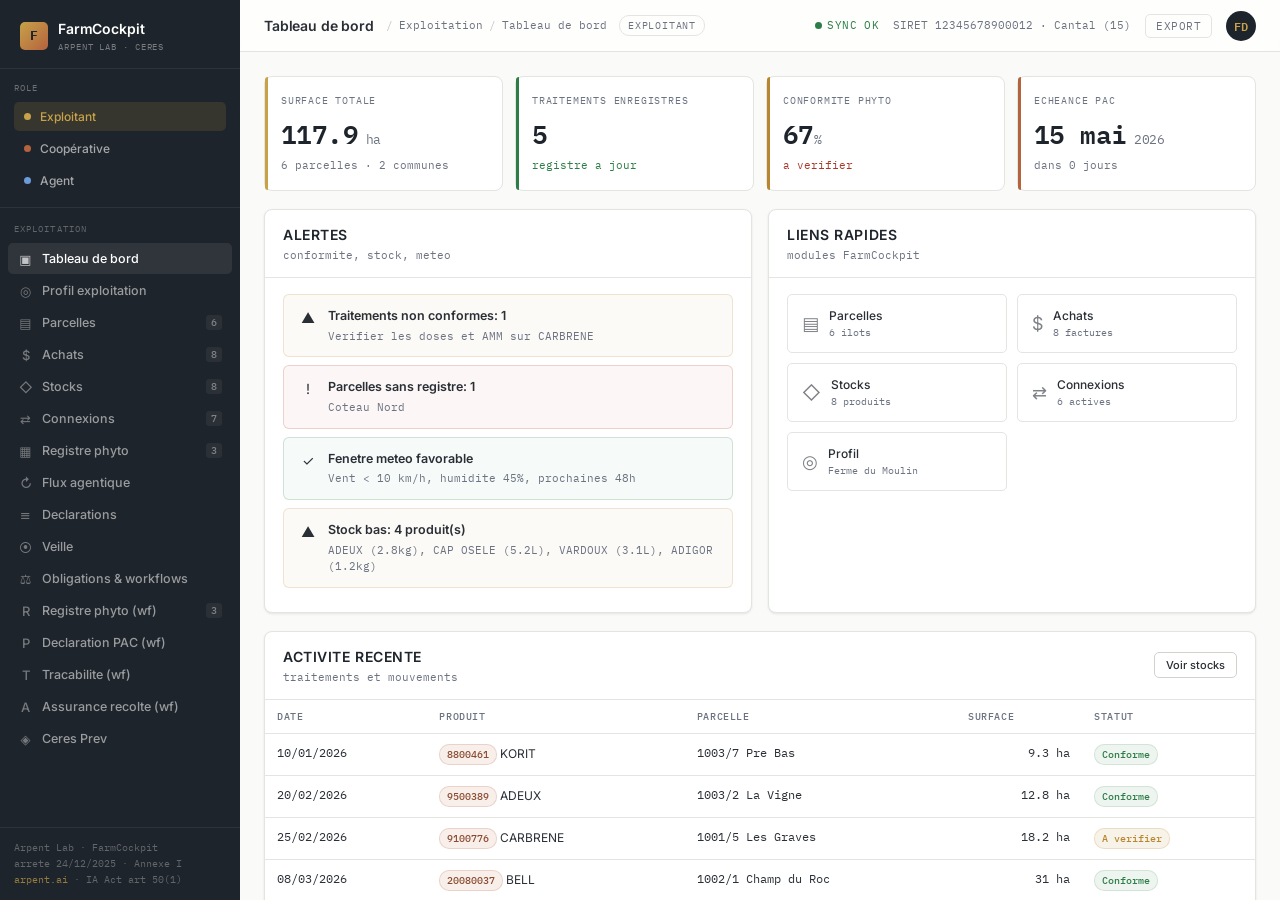
==== commit 1fc6ea3a: "feat(demo): stocks visuels (sparklines + level bars), declarations reelles (status tracking + downlo" ====
--- a/demo/index.html
+++ b/demo/index.html
@@ -245,14 +245,70 @@
 .info-row .ir-val{font-size:13px}
 .info-row .ir-val .mono{font-family:var(--mono);font-size:12px}
 
+/* ===== Mobile nav toggle ===== */
+.mobile-nav-toggle{display:none;position:fixed;top:12px;left:12px;z-index:50;width:40px;height:40px;border-radius:var(--r-sm);background:var(--anthracite);color:#fff;border:none;align-items:center;justify-content:center;font-size:18px;cursor:pointer}
+.mobile-nav-toggle.show{display:flex}
+.mobile-overlay{display:none;position:fixed;inset:0;background:rgba(30,36,43,.5);z-index:39;backdrop-filter:blur(2px)}
+.mobile-overlay.show{display:block}
+
 /* ===== Responsive ===== */
 @media(max-width:840px){
   .app{grid-template-columns:1fr}
-  .sidebar{display:none}
+  .sidebar{position:fixed;top:0;left:0;bottom:0;width:260px;z-index:40;transform:translateX(-100%);transition:transform .25s ease;display:flex !important;flex-direction:column}
+  .sidebar.open{transform:translateX(0)}
+  .main{padding-top:0}
+  .topbar{padding:0 56px 0 12px;height:auto;min-height:52px;flex-wrap:wrap;gap:6px}
+  .topbar-left{flex-wrap:wrap;gap:6px}
+  .topbar h1{font-size:13px}
+  .topbar-right{gap:8px}
+  .topbar-meta{display:none}
+  .live-badge{display:none}
+  .user-avatar{width:28px;height:28px;font-size:11px}
+  .content{padding:14px}
   .grid-2,.grid-3,.grid-4{grid-template-columns:1fr}
+  .grid-4{gap:10px}
   .conn-grid{grid-template-columns:1fr}
   .detail-grid{grid-template-columns:1fr}
   .detail-grid .dg-label{border-right:none;border-bottom:1px solid var(--line)}
+  .form-grid,.form-grid-3{grid-template-columns:1fr}
+  .flow-steps{flex-wrap:nowrap;overflow-x:auto;-webkit-overflow-scrolling:touch;gap:0;padding-bottom:6px}
+  .flow-step{min-width:100px;flex-shrink:0}
+  .flow-field{grid-template-columns:1fr;gap:4px}
+  .flow-field .ff-label{font-size:11px}
+  .flow-field .conf-bar{justify-self:start}
+  .stat-grid{grid-template-columns:1fr 1fr}
+  .geo-grid{grid-template-columns:1fr 1fr}
+  .chat-wrap{grid-template-columns:1fr}
+  .chat-side{display:none}
+  .prd-grid,.advice-grid{grid-template-columns:1fr}
+  .roadmap{flex-direction:column}
+  .wf-info-list{columns:1}
+  .wf-doc-row{grid-template-columns:1fr}
+  .kpi-val{font-size:22px}
+  .kpi{padding:12px}
+  .card-head{flex-direction:column;align-items:flex-start;gap:10px}
+  .card-head > div:last-child,.card-head > span:last-child{width:100%}
+  .card-head .btn-sm{width:100%;justify-content:center;text-align:center}
+  .card-head .btn-sm + .btn-sm{margin-top:6px}
+  .modal-overlay{padding:0}
+  .modal{max-width:100%;border-radius:0;min-height:100vh}
+  .modal-body{padding:16px;max-height:calc(100vh - 120px)}
+  .movement{grid-template-columns:1fr;gap:4px}
+  .info-row{grid-template-columns:1fr;gap:4px}
+  .quick-links{grid-template-columns:1fr}
+  .tbl{font-size:11px}
+  .tbl th,.tbl td{padding:8px 6px}
+  .tbl-wrap{overflow-x:auto;-webkit-overflow-scrolling:touch}
+  .toast-wrap{left:12px;right:12px;bottom:12px}
+  .toast{max-width:none;width:100%}
+  .role-tabs{flex-wrap:wrap}
+}
+@media(max-width:480px){
+  .stat-grid,.geo-grid{grid-template-columns:1fr}
+  .kpi-val{font-size:20px}
+  .content{padding:10px}
+  .flow-step{min-width:90px}
+  .card-body{padding:12px}
 }
 
 
@@ -710,24 +766,92 @@
 .wf-bcae.pending .wb-ico{background:var(--warn);color:#fff}
 .wf-bcae .wb-desc{color:var(--muted);font-size:11px;font-family:var(--mono)}
 
-@media (max-width: 900px) {
-  .app { grid-template-columns: 1fr; }
-  .sidebar { display: none; }
-  .stat-grid { grid-template-columns: repeat(2, 1fr); }
-  .geo-grid { grid-template-columns: 1fr 1fr; }
-  .chat-wrap { grid-template-columns: 1fr; }
-  .chat-side { display: none; }
-  .prd-grid, .advice-grid { grid-template-columns: 1fr; }
-  .roadmap { flex-direction: column; }
-  .wf-info-list { columns: 1; }
-  .wf-doc-row { grid-template-columns: 1fr 1fr; }
-}
+/* Legacy 900px media query rules already covered by 840px above */
+
+/* ===== Veille ===== */
+.veil-head{display:flex;align-items:flex-start;justify-content:space-between;gap:16px;margin-bottom:18px;flex-wrap:wrap}
+.veil-head .btn{flex-shrink:0}
+.veil-grid{display:grid;grid-template-columns:300px 1fr;gap:18px;align-items:start}
+@media(max-width:1100px){.veil-grid{grid-template-columns:1fr}}
+.veil-sources{display:flex;flex-direction:column;gap:8px}
+.veil-src{display:flex;align-items:flex-start;gap:10px;padding:11px 13px;border:1px solid var(--line);border-radius:var(--r);background:#fff;transition:border-color .15s,box-shadow .15s}
+.veil-src:hover{border-color:var(--line2);box-shadow:var(--shadow)}
+.veil-src.on{border-color:var(--gold);background:linear-gradient(180deg,rgba(199,162,72,.05),#fff)}
+.veil-src-main{flex:1;min-width:0}
+.veil-src-nom{font-size:13px;font-weight:600;color:var(--anthracite);margin-bottom:2px}
+.veil-src-cat{font-size:10px;color:var(--muted);font-family:var(--mono);text-transform:uppercase;letter-spacing:.06em}
+.veil-src-desc{font-size:11px;color:var(--muted);margin-top:3px;line-height:1.35}
+.veil-toggle{flex-shrink:0;position:relative;width:38px;height:22px;border-radius:11px;background:var(--gris2);transition:background .18s;cursor:pointer;border:none}
+.veil-toggle::after{content:'';position:absolute;top:2px;left:2px;width:18px;height:18px;border-radius:50%;background:#fff;box-shadow:var(--shadow);transition:transform .18s}
+.veil-toggle.on{background:var(--gold)}
+.veil-toggle.on::after{transform:translateX(16px)}
+.veil-filters{display:flex;gap:7px;flex-wrap:wrap;margin-bottom:14px}
+.veil-filter{padding:6px 13px;border:1px solid var(--line);border-radius:20px;font-size:11.5px;font-weight:500;color:var(--muted);background:#fff;cursor:pointer;transition:all .15s;font-family:inherit}
+.veil-filter:hover{border-color:var(--line2);color:var(--ink)}
+.veil-filter.active{background:var(--anthracite);color:#fff;border-color:var(--anthracite)}
+.veil-articles{display:flex;flex-direction:column;gap:12px}
+.veil-art{border:1px solid var(--line);border-radius:var(--r);padding:14px 16px;background:#fff;transition:border-color .15s,box-shadow .15s;cursor:pointer;position:relative}
+.veil-art:hover{border-color:var(--line2);box-shadow:var(--shadow-md)}
+.veil-art.unread{border-left:3px solid var(--gold);padding-left:13px}
+.veil-art.fea{border-color:var(--gold);background:linear-gradient(180deg,rgba(199,162,72,.04),#fff)}
+.veil-art-top{display:flex;align-items:center;gap:8px;margin-bottom:6px;flex-wrap:wrap}
+.veil-badge{font-size:9.5px;font-weight:600;padding:2px 8px;border-radius:10px;text-transform:uppercase;letter-spacing:.06em;font-family:var(--mono)}
+.veil-badge.synd{background:rgba(199,162,72,.15);color:var(--gold)}
+.veil-badge.reg{background:rgba(45,125,70,.13);color:var(--ok)}
+.veil-badge.met{background:rgba(107,155,216,.15);color:#4a78b0}
+.veil-badge.mar{background:rgba(181,98,62,.13);color:var(--terra)}
+.veil-badge.agr{background:rgba(107,114,128,.15);color:var(--muted)}
+.veil-src-tag{font-size:10px;color:var(--muted);font-family:var(--mono)}
+.veil-date{font-size:10px;color:var(--muted);font-family:var(--mono);margin-left:auto}
+.veil-art h4{font-size:14.5px;font-weight:600;color:var(--anthracite);margin-bottom:5px;line-height:1.35}
+.veil-art .veil-excerpt{font-size:12.5px;color:var(--muted);line-height:1.5}
+.veil-art-foot{display:flex;align-items:center;justify-content:space-between;margin-top:9px;gap:8px}
+.veil-read{font-size:10px;font-family:var(--mono);color:var(--muted)}
+.veil-read.unread{color:var(--gold);font-weight:600}
+.veil-link{font-size:11px;color:var(--terra);text-decoration:underline}
+.veil-empty{text-align:center;padding:40px 20px;color:var(--muted);font-size:13px}
+.veil-sugg-form{display:flex;flex-direction:column;gap:12px}
+.veil-sugg-form label{font-size:11px;font-weight:600;color:var(--anthracite);text-transform:uppercase;letter-spacing:.06em;font-family:var(--mono)}
+.veil-sugg-form input,.veil-sugg-form select,.veil-sugg-form textarea{width:100%;padding:9px 11px;border:1px solid var(--line);border-radius:var(--r-sm);font-size:13px;color:var(--ink);background:#fff}
+.veil-sugg-form input:focus,.veil-sugg-form select:focus,.veil-sugg-form textarea:focus{outline:none;border-color:var(--gold)}
+
+/* ===== Stocks visuel ===== */
+.stk-levels{display:flex;flex-direction:column;gap:14px}
+.stk-level{background:#fff;border:1px solid var(--line);border-radius:var(--r);padding:12px 14px;transition:border-color .15s}
+.stk-level.warn{border-color:rgba(181,98,62,.35);background:rgba(181,98,62,.03)}
+.stk-level-head{display:flex;align-items:flex-start;justify-content:space-between;gap:12px;margin-bottom:8px}
+.stk-level-name{font-weight:600;font-size:13px;color:var(--anthracite)}
+.stk-level-amm{font-family:var(--mono);font-size:10px;color:var(--muted);margin-top:2px}
+.stk-level-qty{font-family:var(--mono);font-size:15px;font-weight:600;white-space:nowrap}
+.stk-level-qty .u{font-size:10px;color:var(--muted);font-weight:400}
+.stk-bar{position:relative;height:16px;background:var(--gris);border-radius:8px;overflow:hidden}
+.stk-bar-fill{position:absolute;top:0;left:0;bottom:0;border-radius:8px;transition:width .3s ease}
+.stk-bar-fill.ok{background:linear-gradient(90deg,var(--ok),#3a9656)}
+.stk-bar-fill.warn{background:linear-gradient(90deg,var(--warn),#d4a23a)}
+.stk-bar-fill.err{background:linear-gradient(90deg,var(--err),#c2503f)}
+.stk-bar-seuil{position:absolute;top:-2px;bottom:-2px;width:2px;background:var(--anthracite);opacity:.6;z-index:2;box-shadow:0 0 0 1px rgba(255,255,255,.5)}
+.stk-bar-labels{display:flex;justify-content:space-between;font-size:9px;font-family:var(--mono);color:var(--muted);margin-top:3px}
+.stk-level-foot{display:flex;align-items:center;justify-content:space-between;gap:12px;margin-top:8px}
+.stk-level-foot .stk-sub{font-size:10px;color:var(--muted);font-family:var(--mono)}
+.stk-spark{display:block;flex-shrink:0}
+.stk-alert{display:flex;align-items:center;gap:10px;padding:10px 12px;border-radius:var(--r-sm);border:1px solid rgba(181,98,62,.25);background:rgba(181,98,62,.05);margin-bottom:8px}
+.stk-alert:last-child{margin-bottom:0}
+.stk-alert .sa-ico{width:28px;height:28px;border-radius:50%;background:var(--terra);color:#fff;display:flex;align-items:center;justify-content:center;font-size:14px;font-weight:700;flex-shrink:0}
+.stk-alert .sa-title{font-size:12px;font-weight:600;color:var(--anthracite)}
+.stk-alert .sa-desc{font-size:10px;color:var(--muted);font-family:var(--mono);margin-top:1px}
+.mv-ico{width:24px;height:24px;border-radius:50%;display:flex;align-items:center;justify-content:center;font-size:13px;font-weight:700;flex-shrink:0}
+.mv-ico.entree{background:rgba(45,125,70,.12);color:var(--ok)}
+.mv-ico.sortie{background:rgba(181,98,62,.12);color:var(--terra)}
+.mv-qty.entree{color:var(--ok);font-weight:600}
+.mv-qty.sortie{color:var(--terra);font-weight:600}
 
 </style>
 </head>
 <body>
 <div class="app">
-  <aside class="sidebar">
+  <button class="mobile-nav-toggle" id="mobileNavToggle" onclick="toggleMobileNav()">&#9776;</button>
+  <div class="mobile-overlay" id="mobileOverlay" onclick="closeMobileNav()"></div>
+  <aside class="sidebar" id="sidebar">
     <div class="brand">
       <div class="brand-mark">F</div>
       <div>
@@ -923,6 +1047,7 @@
     { id:'registre-phyto', label:'Registre phyto', ico:'▦', count: () => (typeof REGISTRE !== 'undefined' ? REGISTRE.length : 0) },
     { id:'flux-agentique', label:'Flux agentique', ico:'↻' },
     { id:'declarations', label:'Declarations', ico:'≡' },
+    { id:'veille', label:'Veille', ico:'⦿' },
     { id:'wf-overview', label:'Obligations & workflows', ico:'⚖' },
     { id:'wf-registre-phyto', label:'Registre phyto (wf)', ico:'R', count: () => (typeof REGISTRE !== 'undefined' ? REGISTRE.length : 0) },
     { id:'wf-pac', label:'Declaration PAC (wf)', ico:'P' },
@@ -955,6 +1080,7 @@
   'registre-phyto': 'Registre phyto',
   'flux-agentique': 'Flux agentique',
   'declarations': 'Declarations',
+  'veille': 'Veille',
   'wf-overview': 'Obligations & workflows',
   'wf-registre-phyto': 'Registre phyto · workflow',
   'wf-pac': 'Declaration PAC · workflow',
@@ -1114,6 +1240,32 @@
     return Math.round((ok / total) * 100);
   },
 };
+
+/* ===== Mobile nav helpers ===== */
+function toggleMobileNav() {
+  var sb = document.getElementById('sidebar');
+  var ov = document.getElementById('mobileOverlay');
+  var tg = document.getElementById('mobileNavToggle');
+  var isOpen = sb.classList.contains('open');
+  if (isOpen) { sb.classList.remove('open'); ov.classList.remove('show'); tg.innerHTML = '&#9776;'; }
+  else { sb.classList.add('open'); ov.classList.add('show'); tg.innerHTML = '&times;'; }
+}
+function closeMobileNav() {
+  document.getElementById('sidebar').classList.remove('open');
+  document.getElementById('mobileOverlay').classList.remove('show');
+  var tg = document.getElementById('mobileNavToggle');
+  if (tg) tg.innerHTML = '&#9776;';
+}
+function checkMobileNav() {
+  var w = window.innerWidth;
+  var tg = document.getElementById('mobileNavToggle');
+  if (tg) { if (w <= 840) tg.classList.add('show'); else tg.classList.remove('show'); }
+  var sb = document.getElementById('sidebar');
+  if (sb && w > 840) { sb.classList.remove('open'); document.getElementById('mobileOverlay').classList.remove('show'); }
+}
+window.addEventListener('resize', checkMobileNav);
+window.addEventListener('load', checkMobileNav);
+(function() { var origNav = App.navigateTo; App.navigateTo = function(v) { origNav.call(App, v); closeMobileNav(); }; })();
 
 /* ============================================================
    VIEW MODULES
@@ -1343,8 +1495,68 @@
 
 /* ----- 5. STOCKS ----- */
 App.registerView('stocks', function() {
-  const stockValue = DATA.stock.reduce((s, item) => s + (item.quantite * item.prixUnitaire), 0);
-  const lowStock = DATA.stock.filter(s => s.quantite < s.seuil);
+  var stockValue = DATA.stock.reduce(function(s, item) { return s + (item.quantite * item.prixUnitaire); }, 0);
+  var lowStock = DATA.stock.filter(function(s) { return s.quantite < s.seuil; });
+
+  // Group movements by product
+  var movByProduct = {};
+  DATA.movements.forEach(function(m) {
+    if (!movByProduct[m.produit]) movByProduct[m.produit] = [];
+    movByProduct[m.produit].push(m);
+  });
+
+  // Build per-product history: reconstruct running level from movements
+  var stockData = DATA.stock.map(function(s) {
+    var movs = (movByProduct[s.produit] || []).slice().sort(function(a, b) { return new Date(a.date) - new Date(b.date); });
+    var totalEntree = movs.filter(function(m) { return m.type === 'entree'; }).reduce(function(sum, m) { return sum + m.quantite; }, 0);
+    var totalSortie = movs.filter(function(m) { return m.type === 'sortie'; }).reduce(function(sum, m) { return sum + m.quantite; }, 0);
+    var startLevel = s.quantite - totalEntree + totalSortie;
+    var level = startLevel;
+    var points = [{ d: movs.length ? movs[0].date : '', v: startLevel }];
+    movs.forEach(function(m) {
+      level = level + (m.type === 'entree' ? m.quantite : -m.quantite);
+      points.push({ d: m.date, v: level });
+    });
+    var allVals = points.map(function(p) { return p.v; }).concat([s.quantite, s.seuil * 2, 1]);
+    var maxLevel = Math.max.apply(null, allVals);
+    var capaciteMax = Math.ceil(maxLevel * 1.2);
+    return { s: s, movs: movs, points: points, capaciteMax: capaciteMax };
+  });
+
+  // Sparkline SVG
+  function sparkline(pts, w, h, color) {
+    if (pts.length < 2) return '<svg class="stk-spark" width="' + w + '" height="' + h + '"></svg>';
+    var vals = pts.map(function(p) { return p.v; });
+    var min = Math.min.apply(null, vals);
+    var max = Math.max.apply(null, vals);
+    if (max === min) { max = min + 1; }
+    var range = max - min;
+    var stepX = w / (pts.length - 1);
+    var coords = pts.map(function(p, i) {
+      var x = (i * stepX).toFixed(1);
+      var y = (h - 2 - ((p.v - min) / range) * (h - 4)).toFixed(1);
+      return x + ',' + y;
+    });
+    var linePts = coords.join(' ');
+    var areaPts = '0,' + h + ' ' + linePts + ' ' + w + ',' + h;
+    return '<svg class="stk-spark" width="' + w + '" height="' + h + '" viewBox="0 0 ' + w + ' ' + h + '">' +
+      '<polygon points="' + areaPts + '" fill="' + color + '" opacity="0.12"/>' +
+      '<polyline points="' + linePts + '" fill="none" stroke="' + color + '" stroke-width="1.5" stroke-linejoin="round" stroke-linecap="round"/>' +
+      '</svg>';
+  }
+
+  // Level bar HTML
+  function levelBar(s, capaciteMax) {
+    var fillPct = Math.min(100, (s.quantite / capaciteMax) * 100);
+    var seuilPct = Math.min(100, (s.seuil / capaciteMax) * 100);
+    var low = s.quantite < s.seuil;
+    var fillClass = low ? (s.quantite < s.seuil * 0.5 ? 'err' : 'warn') : 'ok';
+    return '<div class="stk-bar">' +
+      '<div class="stk-bar-fill ' + fillClass + '" style="width:' + fillPct.toFixed(1) + '%"></div>' +
+      '<div class="stk-bar-seuil" style="left:' + seuilPct.toFixed(1) + '%"></div>' +
+    '</div>' +
+    '<div class="stk-bar-labels"><span>0</span><span>seuil ' + s.seuil + '</span><span>cap ' + capaciteMax + ' ' + s.unite + '</span></div>';
+  }
 
   return '' +
   '<div class="grid-3" style="margin-bottom:18px">' +
@@ -1352,35 +1564,41 @@
     '<div class="kpi"><div class="kpi-label">Produits en stock</div><div class="kpi-val">' + DATA.stock.length + '</div></div>' +
     '<div class="kpi ' + (lowStock.length > 0 ? 'warn' : 'ok') + '"><div class="kpi-label">Stocks bas</div><div class="kpi-val">' + lowStock.length + '</div><div class="kpi-delta ' + (lowStock.length > 0 ? 'neg' : 'pos') + '">' + (lowStock.length > 0 ? 'a reapprovisionner' : 'OK') + '</div></div>' +
   '</div>' +
-  (lowStock.length > 0 ? '<div class="card" style="border-color:rgba(184,134,47,.3)"><div class="card-body">' +
-    lowStock.map(s => '<div class="alert warn"><div class="ai">▲</div><div><div class="at">' + s.produit + ' (AMM ' + s.amm + ')</div><div class="ad">Stock: ' + s.quantite + s.unite + ' < seuil ' + s.seuil + s.unite + '</div></div></div>').join('') +
+  (lowStock.length > 0 ? '<div class="card"><div class="card-head"><div><div class="card-title">Alertes stock bas</div><div class="card-sub">produits sous le seuil de reapprovisionnement</div></div></div><div class="card-body tight">' +
+    lowStock.map(function(s) {
+      return '<div class="stk-alert"><div class="sa-ico">!</div><div><div class="sa-title">' + s.produit + ' (AMM ' + s.amm + ')</div><div class="sa-desc">Stock: ' + s.quantite + ' ' + s.unite + ' / seuil: ' + s.seuil + ' ' + s.unite + '</div></div></div>';
+    }).join('') +
   '</div></div>' : '') +
-  '<div class="card"><div class="card-head"><div><div class="card-title">Inventaire phyto</div><div class="card-sub">produits en stock · E-Phy AMM</div></div>' +
+  '<div class="card"><div class="card-head"><div><div class="card-title">Niveaux de stock</div><div class="card-sub">remplissage, seuil d alerte et historique par produit</div></div>' +
     '<button class="btn btn-outline btn-sm" onclick="App.navigateTo(\'achats\')">Voir achats</button></div>' +
-  '<div class="tbl-wrap"><table class="tbl"><thead><tr><th>Produit</th><th>AMM</th><th>Substance active</th><th class="num">Quantite</th><th>Unite</th><th class="num">Seuil</th><th class="num">Valeur</th><th>Statut</th></tr></thead><tbody>' +
-  DATA.stock.map(s => {
-    const low = s.quantite < s.seuil;
-    return '<tr>' +
-    '<td>' + s.produit + '</td>' +
-    '<td class="mono"><span class="tag terra">' + s.amm + '</span></td>' +
-    '<td class="mono" style="font-size:11px">' + s.substance + '</td>' +
-    '<td class="num">' + s.quantite.toFixed(1) + '</td>' +
-    '<td class="mono">' + s.unite + '</td>' +
-    '<td class="num">' + s.seuil + '</td>' +
-    '<td class="num">' + (s.quantite * s.prixUnitaire).toFixed(0) + ' EUR</td>' +
-    '<td>' + (low ? '<span class="tag err">Stock bas</span>' : '<span class="tag ok">OK</span>') + '</td>' +
-    '</tr>';
+  '<div class="card-body"><div class="stk-levels">' +
+  stockData.map(function(item) {
+    var s = item.s;
+    var low = s.quantite < s.seuil;
+    var sparkColor = low ? 'var(--terra)' : 'var(--gold)';
+    return '<div class="stk-level' + (low ? ' warn' : '') + '">' +
+      '<div class="stk-level-head">' +
+        '<div><div class="stk-level-name">' + s.produit + '</div><div class="stk-level-amm">AMM ' + s.amm + ' / ' + s.substance + '</div></div>' +
+        '<div class="stk-level-qty">' + s.quantite.toFixed(1) + '<span class="u"> ' + s.unite + '</span></div>' +
+      '</div>' +
+      levelBar(s, item.capaciteMax) +
+      '<div class="stk-level-foot">' +
+        '<div class="stk-sub">Valeur: ' + (s.quantite * s.prixUnitaire).toFixed(0) + ' EUR</div>' +
+        sparkline(item.points, 120, 28, sparkColor) +
+      '</div>' +
+    '</div>';
   }).join('') +
-  '</tbody></table></div></div>' +
-  '<div class="card"><div class="card-head"><div><div class="card-title">Mouvements de stock</div><div class="card-sub">entrees (achats) & sorties (traitements)</div></div></div><div class="card-body tight">' +
-  DATA.movements.slice().reverse().map(m =>
-    '<div class="movement">' +
-    '<div class="mv-date">' + App.fmtDate(m.date) + '</div>' +
-    '<div class="mv-type ' + m.type + '">' + (m.type === 'entree' ? '+' : '-') + '</div>' +
-    '<div class="mv-desc">' + m.produit + ' · ' + m.source + '</div>' +
-    '<div class="mv-qty">' + (m.type === 'entree' ? '+' : '-') + m.quantite + ' ' + m.unite + '</div>' +
-    '</div>'
-  ).join('') +
+  '</div></div></div>' +
+  '<div class="card"><div class="card-head"><div><div class="card-title">Mouvements de stock</div><div class="card-sub">entrees (achats) et sorties (traitements)</div></div></div><div class="card-body tight">' +
+  DATA.movements.slice().reverse().map(function(m) {
+    var isIn = m.type === 'entree';
+    return '<div class="movement">' +
+      '<div class="mv-date">' + App.fmtDate(m.date) + '</div>' +
+      '<div class="mv-ico ' + m.type + '">' + (isIn ? '\u2193' : '\u2191') + '</div>' +
+      '<div class="mv-desc">' + m.produit + ' / ' + m.source + '</div>' +
+      '<div class="mv-qty ' + m.type + '">' + (isIn ? '+' : '-') + m.quantite + ' ' + m.unite + '</div>' +
+    '</div>';
+  }).join('') +
   '</div></div>' +
   '<div class="section-title">Lien stocks -> traitements: chaque traitement dans le registre decremente le stock</div>';
 });
@@ -2084,19 +2302,42 @@
 /* ============================================================
    MODULE 3 : DECLARATIONS (consolidees)
    ============================================================ */
+// UI state: which declarations have been pre-remplie
+let DECL_STATE = {
+  'PAC TelePAC 2026': null,
+  'Registre phyto (Annexe I)': null,
+  'Traceabilite (CE 178/2002)': null,
+  'Assurance recolte': null,
+};
+
+function declPreviewLines(csv, n) {
+  if (!csv) return '';
+  var lines = csv.replace(/^\uFEFF/, '').split(/\r?\n/).filter(function(l){return l.length>0;}).slice(0, n);
+  return lines.join('\n');
+}
+
+function generatePhytoForDecl() {
+  if (REGISTRE.length === 0) {
+    return { csv: buildCSV(), filename: 'ceres_registre_phyto.csv', rows: 0, fields: 24, conf: conformite() };
+  }
+  var csv = buildCSV();
+  return { csv: csv, filename: 'ceres_registre_phyto.csv', rows: REGISTRE.length, fields: 24, conf: conformite() };
+}
+
 function viewDeclarations() {
   const totalSurface = PARCELLES.reduce((s,p)=>s+p.surface,0);
   const conf = conformite();
   const dpu = Math.round(totalSurface * 82);
+  const pacConf = pacConformite();
 
   const decls = [
     {
       nom:'PAC TelePAC 2026',
-      desc:'Import RPG, pre-remplissage, controles BCAE, surface, DPU estimate',
-      statut:'pre-remplie', echeance:'15 mai 2026',
-      detail: `${PARCELLES.length} parcelles · ${totalSurface.toFixed(1)} ha · ${dpu} EUR estime · BCAE ${pacConformite()}%`,
+      desc:'Import RPG, pre-remplissage, controles BCAE, surface, DPU calcule',
+      statut:'a configurer', echeance:'15 mai 2026',
+      detail: `${PARCELLES.length} parcelles · ${totalSurface.toFixed(1)} ha · DPU estime ${dpu} EUR (82 EUR/ha) · BCAE ${pacConf}%`,
       action: 'App.navigateTo(\'ceres-prev\')',
-      color: 'ok',
+      color: 'neu',
     },
     {
       nom:'Registre phyto (Annexe I)',
@@ -2125,46 +2366,70 @@
   ];
 
   const statutBadge = (s) => {
-    if (s === 'a jour' || s === 'pre-remplie') return 'ok';
+    if (s === 'a jour' || s === 'pre-rempli') return 'ok';
     if (s === 'en cours') return 'warn';
     if (s === 'en retard') return 'err';
     return 'neu';
   };
 
+  const preRempliCount = Object.keys(DECL_STATE).filter(k => DECL_STATE[k]).length;
+
   return `
   <div class="grid-4" style="margin-bottom:18px">
     <div class="kpi accent"><div class="kpi-label">Declarations</div><div class="kpi-val">${decls.length}</div><div class="kpi-delta neu">toutes obligations</div></div>
-    <div class="kpi ok"><div class="kpi-label">A jour</div><div class="kpi-val">${decls.filter(d=>d.statut==='a jour'||d.statut==='pre-remplie').length}</div><div class="kpi-delta pos">conformes</div></div>
+    <div class="kpi ok"><div class="kpi-label">Pre-remplies</div><div class="kpi-val">${preRempliCount}</div><div class="kpi-delta ${preRempliCount>0?'pos':'neu'}">documents generes</div></div>
     <div class="kpi"><div class="kpi-label">En cours</div><div class="kpi-val">${decls.filter(d=>d.statut==='en cours').length}</div><div class="kpi-delta neu">a finaliser</div></div>
     <div class="kpi terra"><div class="kpi-label">Non demarrees</div><div class="kpi-val">${decls.filter(d=>d.statut==='non demarree').length}</div><div class="kpi-delta neg">action requise</div></div>
   </div>
 
   <div class="section-title">Tableau de bord declarations consolidees</div>
   <div class="grid-2" style="margin-bottom:16px">
-    ${decls.map(d => `
-    <div class="card">
+    ${decls.map(d => {
+      const pre = DECL_STATE[d.nom];
+      const isPre = !!pre;
+      const badgeStatut = isPre ? 'pre-rempli' : d.statut;
+      const badgeClass = isPre ? 'ok' : statutBadge(d.statut);
+      const fillPct = isPre ? 100 : (d.statut==='a jour'?100:d.statut==='en cours'?60:d.statut==='en retard'?30:0);
+      let extraInfo = '';
+      if (d.nom === 'PAC TelePAC 2026') {
+        extraInfo = '<div style="margin-top:8px;padding:8px 10px;background:var(--gris);border-radius:var(--r-sm);font-size:11px;font-family:var(--mono);color:var(--ink)"><strong>DPU estime:</strong> ' + totalSurface.toFixed(1) + ' ha x 82 EUR/ha = <strong style="color:var(--ok)">' + dpu + ' EUR</strong> · BCAE ' + pacConf + '%</div>';
+      } else if (d.nom === 'Registre phyto (Annexe I)') {
+        extraInfo = '<div style="margin-top:8px;padding:8px 10px;background:var(--gris);border-radius:var(--r-sm);font-size:11px;font-family:var(--mono);color:var(--ink)"><strong>Conformite reelle:</strong> ' + conf + '% (' + (conf>=80?'conforme':conf>=50?'partiel':'non conforme') + ') · ' + REGISTRE.length + ' utilisations</div>';
+      }
+      let previewHtml = '';
+      if (isPre && pre.csv) {
+        const lines5 = declPreviewLines(pre.csv, 5);
+        previewHtml = '<div style="margin-top:10px"><div class="hint" style="margin-bottom:4px">Apercu du document genere (5 premieres lignes)</div><pre class="mono" style="font-size:10px;background:var(--anthracite);color:#c8cdd3;padding:10px;border-radius:var(--r);overflow-x:auto;white-space:pre-wrap;max-height:160px">' + lines5.replace(/</g,'&lt;').replace(/>/g,'&gt;') + '</pre></div>';
+      }
+      return `
+    <div class="card" style="${isPre?'border:2px solid var(--ok)':''}">
       <div class="card-head">
         <div><div class="card-title">${d.nom}</div><div class="card-sub">${d.desc}</div></div>
-        <span class="tag ${statutBadge(d.statut)}">${d.statut}</span>
+        <span class="tag ${badgeClass}">${badgeStatut}</span>
       </div>
       <div class="card-body">
         <div style="display:flex;justify-content:space-between;margin-bottom:12px">
           <div><span class="hint">Echeance</span><div style="font-weight:600;font-size:13px">${d.echeance}</div></div>
           <div style="text-align:right"><span class="hint">Detail</span><div style="font-size:12px;font-family:var(--mono);color:var(--muted)">${d.detail}</div></div>
         </div>
+        ${isPre ? '<div style="display:flex;align-items:center;gap:8px;margin-bottom:10px;padding:8px 10px;background:rgba(45,125,70,.08);border-radius:var(--r-sm);border:1px solid rgba(45,125,70,.2)"><span style="color:var(--ok);font-size:18px;font-weight:700">&#10003;</span><span style="font-size:12px;color:var(--ok);font-weight:600">Pre-rempli</span><span style="font-size:11px;color:var(--muted);font-family:var(--mono)">${pre.fields} champs · ${pre.rows} lignes</span></div>' : ''}
+        ${extraInfo}
         <div class="compliance-bar" style="height:8px;margin-bottom:12px">
-          <div class="compliance-fill" style="width:${d.statut==='a jour'||d.statut==='pre-remplie'?100:d.statut==='en cours'?60:d.statut==='en retard'?30:0}%;background:var(--${statutBadge(d.statut)==='ok'?'ok':statutBadge(d.statut)==='warn'?'warn':statutBadge(d.statut)==='err'?'err':'gris2'})"></div>
+          <div class="compliance-fill" style="width:${fillPct}%;background:var(--${badgeClass==='ok'?'ok':badgeClass==='warn'?'warn':badgeClass==='err'?'err':'gris2'})"></div>
         </div>
-        <div style="display:flex;gap:8px">
+        <div style="display:flex;gap:8px;flex-wrap:wrap">
           <button class="btn btn-outline btn-sm" onclick="${d.action}">Detail -></button>
-          <button class="btn btn-gold btn-sm" onclick="autoFill('${d.nom}')">Pre-remplir</button>
+          ${isPre ? '<button class="btn btn-outline btn-sm" onclick="reDownloadDecl(\'' + d.nom + '\')">Telecharger le document genere</button>' : ''}
+          <button class="btn btn-gold btn-sm" onclick="autoFill('${d.nom}')">${isPre ? 'Regenerer' : 'Pre-remplir'}</button>
         </div>
+        ${previewHtml}
       </div>
-    </div>`).join('')}
+    </div>`;
+    }).join('')}
   </div>
 
   <div class="card">
-    <div class="card-head"><div><div class="card-title">Detail PAC TelePAC 2026</div><div class="card-sub">BCAE · DPU · par parcelle</div></div></div>
+    <div class="card-head"><div><div class="card-title">Detail PAC TelePAC 2026</div><div class="card-sub">BCAE · DPU calcule (82 EUR/ha) · par parcelle</div></div></div>
     <div class="card-body" style="padding:0">
       <table class="tbl"><thead><tr><th>Ilot/Parc.</th><th>Commune</th><th>Nom</th><th>Culture</th><th class="num">Surface</th><th class="num">DPU (82 EUR/ha)</th><th>BCAE</th></tr></thead><tbody>
       ${PARCELLES.map(p=>`<tr><td class="mono">${p.ilot}/${p.parcelle}</td><td>${p.commune}</td><td>${p.nom}</td><td><span class="tag gold">${p.culture}</span></td><td class="num">${p.surface.toFixed(1)} ha</td><td class="num">${Math.round(p.surface*82)} EUR</td><td><span class="tag ok">OK</span></td></tr>`).join('')}
@@ -2176,8 +2441,102 @@
 }
 
 function autoFill(name) {
-  App.toast('Pre-remplissage lance: ' + name);
-  addTrace('DECLARATION', 'Pre-remplissage: ' + name);
+  let result = null;
+  if (name === 'PAC TelePAC 2026') {
+    result = generatePACDeclaration();
+  } else if (name === 'Registre phyto (Annexe I)') {
+    exportCSV();
+    result = generatePhytoForDecl();
+    App.toast('Registre phyto pre-rempli · ' + REGISTRE.length + ' utilisations · conformite ' + result.conf + '%');
+  } else if (name === 'Traceabilite (CE 178/2002)') {
+    result = generateTraceabilite();
+  } else if (name === 'Assurance recolte') {
+    result = generateAssurance();
+  } else {
+    App.toast('Pre-remplissage: ' + name);
+  }
+  if (result) {
+    DECL_STATE[name] = result;
+    addTrace('DECLARATION', 'Pre-remplissage: ' + name + ' · ' + result.fields + ' champs · ' + result.rows + ' lignes');
+  } else {
+    addTrace('DECLARATION', 'Pre-remplissage: ' + name);
+  }
+  App.navigateTo('declarations');
+}
+
+function reDownloadDecl(name) {
+  const pre = DECL_STATE[name];
+  if (!pre) { App.toast('Aucun document genere pour ' + name); return; }
+  downloadFile(pre.filename, pre.csv, 'text/csv;charset=utf-8');
+  App.toast('Document re-telecharge: ' + pre.filename);
+  addTrace('EXPORT', 'Re-telechargement: ' + pre.filename);
+}
+
+/* ===== Real declaration generators (DB to export) ===== */
+
+function generatePACDeclaration() {
+  var totalSurface = PARCELLES.reduce(function(s,p){return s+p.surface;},0);
+  var dpu = Math.round(totalSurface * 82);
+  var rows = PARCELLES.map(function(p) {
+    return [
+      p.ilot, p.parcelle, p.insee, p.commune, p.nom,
+      p.culture, OEPP[p.culture] || p.culture,
+      p.surface.toFixed(1), Math.round(p.surface * 82),
+      p.conformite === 'ok' ? 'CONFORME' : p.conformite === 'warn' ? 'A_VERIFIER' : 'NON_CONFORME'
+    ].join(';');
+  });
+  var csv = '\uFEFF' + [
+    'ilot;parcelle;insee;commune;nom_parcelle;code_oepp;culture;surface_ha;dpu_eur;bcae_statut',
+    rows.join('\n'),
+    'TOTAL;;;;;;' + totalSurface.toFixed(1) + ' ha;' + dpu + ' EUR;',
+    'campagne;2026', 'siret_exploitation;' + SIRET_DETENTEUR,
+    'date_generation;' + todayFR(),
+    'source;Ceres · RPG campagne 2025 · TelePAC preparation',
+  ].join('\n');
+  downloadFile('ceres_declaration_pac_2026.csv', csv, 'text/csv;charset=utf-8');
+  App.toast('Declaration PAC generee · ' + PARCELLES.length + ' parcelles · ' + totalSurface.toFixed(1) + ' ha · ' + dpu + ' EUR');
+  return { csv: csv, filename: 'ceres_declaration_pac_2026.csv', rows: PARCELLES.length, fields: 10, dpu: dpu, totalSurface: totalSurface };
+}
+
+function generateTraceabilite() {
+  var lines = [];
+  REGISTRE.forEach(function(r) {
+    lines.push('PHYTO;' + r.dateUtilisation + ';' + r.produit + ';AMM ' + r.amm + ';' + r.ilot + '/' + r.parcelle + ';' + r.surface + 'ha;' + r.culture + ';dose ' + r.dose + ' ' + (r.doseUnite||''));
+  });
+  DATA.parcels.forEach(function(p) {
+    lines.push('SEMIS;2026;' + p.culture + ';' + p.ilot + '/' + p.parcelle + ';' + p.surface + 'ha;' + (OEPP[p.culture]||p.culture));
+  });
+  lines.push('RECOLTE;2026;en attente;apres moisson');
+  var content = '\uFEFF' + [
+    'CERES · JOURNAL DE CULTURE · SIRET ' + SIRET_DETENTEUR,
+    'Reglement CE 178/2002 · conservation 5 ans',
+    'Genere le ' + todayFR(),
+    'type;date;produit/culture;reference;parcelle;surface;culture;detail',
+    lines.join('\n'),
+  ].join('\n');
+  downloadFile('ceres_journal_culture.csv', content, 'text/csv;charset=utf-8');
+  App.toast('Journal de culture genere · ' + lines.length + ' entrees');
+  return { csv: content, filename: 'ceres_journal_culture.csv', rows: lines.length, fields: 8 };
+}
+
+function generateAssurance() {
+  var totalSurface = PARCELLES.reduce(function(s,p){return s+p.surface;},0);
+  var primes = PARCELLES.map(function(p) {
+    var prime = Math.round(p.surface * 12.5);
+    return p.ilot + '/' + p.parcelle + ';' + p.commune + ';' + p.culture + ';' + p.surface.toFixed(1) + 'ha;' + prime + ' EUR';
+  });
+  var totalPrime = primes.reduce(function(s,r){return s + parseInt(r.split(';')[4]);}, 0);
+  var csv = '\uFEFF' + [
+    'ilot_parcelle;commune;culture;surface_ha;prime_eur',
+    primes.join('\n'),
+    'TOTAL;;;;' + totalPrime + ' EUR',
+    'siret;' + SIRET_DETENTEUR,
+    'rendements_historiques;2020-2025',
+    'date_generation;' + todayFR(),
+  ].join('\n');
+  downloadFile('ceres_assurance_recolte_2026.csv', csv, 'text/csv;charset=utf-8');
+  App.toast('Declaration assurance generee · ' + PARCELLES.length + ' parcelles · ' + totalPrime + ' EUR prime');
+  return { csv: csv, filename: 'ceres_assurance_recolte_2026.csv', rows: PARCELLES.length, fields: 5, totalPrime: totalPrime };
 }
 
 function pacConformite() {
@@ -3456,6 +3815,249 @@
   return '\n<div class="page-head">\n  <div class="page-title">Architecture & explicabilite</div>\n  <div class="page-sub">Le flux en 8 etapes, la provenance par champ, le registre immuable</div>\n</div>\n<div id="architecture-content"></div>\n';
 });
 
+/* ============================================================
+   MODULE VEILLE : sources d'information & flux d'articles
+   ============================================================ */
+const VEILLE_SOURCES = [
+  { id:'fnsea', nom:'FNSEA', categorie:'Syndicats', optin:true, desc:'Federation nationale des syndicats d\'exploitants agricoles' },
+  { id:'ja', nom:'Jeunes Agriculteurs (JA)', categorie:'Syndicats', optin:false, desc:'Syndicat des jeunes agriculteurs, renouvellement et installation' },
+  { id:'conf Paysanne', nom:'Confederation paysanne', categorie:'Syndicats', optin:false, desc:'Syndicat alterieur, ecologie et souverainete alimentaire' },
+  { id:'chambres', nom:'Chambres d\'agriculture', categorie:'Regulation', optin:false, desc:'Reseau des chambres departementales et regionales' },
+  { id:'ephy', nom:'E-Phy / ANSES', categorie:'Regulation', optin:false, desc:'Base de produits phytopharmaceutiques autorises en France' },
+  { id:'bsv', nom:'BSV (Bulletin de sante du vegetal)', categorie:'Agro/technique', optin:false, desc: 'Surveillance epidemiologique des cultures par region' },
+  { id:'meteo', nom:'Meteo-France', categorie:'Meteo', optin:false, desc:'Previsions et vigilances meteorologiques pour les fenetres de traitement' },
+  { id:'franceagrimer', nom:'FranceAgriMer', categorie:'Marches', optin:false, desc:'Office national, marches cereales, viande, lait' },
+  { id:'terrenet', nom:'Terre-net', categorie:'Marches', optin:false, desc:'Portail d\'actualite agricole, cours des cereales' },
+  { id:'arvalis', nom:'ARVALIS', categorie:'Agro/technique', optin:false, desc:'Institut technique des cereales, experimentation et conseil' },
+];
+
+const VEILLE_ARTICLES = [
+  {
+    titre: 'Rapport d\'orientation 2026 de la FNSEA: priorites pour la PAC post-2027 et defense du revenu',
+    source: 'FNSEA',
+    sourceId: 'fnsea',
+    date: '2026-09-18',
+    categorie: 'Syndicats',
+    extrait: 'La FNSEA presente son rapport d\'orientation 2026 lors du Conseil elargi. Trois axes: simplification administrative, revenu des exploitations face a la conjoncture, et preparation de la PAC post-2027 avec une position commune des syndicats.',
+    url: 'https://www.fnsea.fr',
+    lu: false,
+    featured: true,
+  },
+  {
+    titre: 'Elections FNSEA 2026: campaign officielle lancee, listes en presence et calendrier des votes',
+    source: 'FNSEA',
+    sourceId: 'fnsea',
+    date: '2026-09-15',
+    categorie: 'Syndicats',
+    extrait: 'Les elections internes de la FNSEE preparent le renouvellement des mandats. Quatre listes declarees. Vote electronique du 1er au 15 decembre 2026, resultats au Congres de fevrier 2027.',
+    url: 'https://www.fnsea.fr',
+    lu: false,
+    featured: true,
+  },
+  {
+    titre: 'Reglementation UE 2023/564: mise en application du registre phyto numerique, conformite obligatoire',
+    source: 'E-Phy / ANSES',
+    sourceId: 'ephy',
+    date: '2026-09-12',
+    categorie: 'Regulation',
+    extrait: 'La directive UE 2023/564 impose un registre numerique des utilisations de produits phytopharmaceutiques. Les exploitations doivent enregistreur 17 champs (arrete 24/12/2025), conserves 5 ans. Controles renforces des 2027.',
+    url: 'https://ephy.anses.fr',
+    lu: false,
+    featured: false,
+  },
+  {
+    titre: 'Vigilance meteo: episode pluvieux sur le Centre, fenetres de traitement reduites cette semaine',
+    source: 'Meteo-France',
+    sourceId: 'meteo',
+    date: '2026-09-22',
+    categorie: 'Meteo',
+    extrait: 'Meteo-France emet une vigilance jaune pluie-inondation pour le Cantal et le Puy-de-Dome. Vent moyen 15-25 km/h, precipitations prevues jeudi et vendredi. Fenetres de traitement a privilegier mercredi apres-midi.',
+    url: 'https://meteofrance.com',
+    lu: true,
+    featured: false,
+  },
+  {
+    titre: 'Marches cereales: le cours du ble tendre redemarre, le colza suivi de pres',
+    source: 'Terre-net',
+    sourceId: 'terrenet',
+    date: '2026-09-20',
+    categorie: 'Marches',
+    extrait: 'Le ble tendre epingle a 235 EUR/t en collecte, en legere hausse (+8 EUR/t sur la semaine). Le colza beneficie d\'un contexte tendu avec un cours a 480 EUR/t. La production europeenne en retrait de 4% sur 2026.',
+    url: 'https://www.terre-net.fr',
+    lu: true,
+    featured: false,
+  },
+  {
+    titre: 'FranceAgriMer: estimation de la production cerealiere 2026, bilan provisoire par region',
+    source: 'FranceAgriMer',
+    sourceId: 'franceagrimer',
+    date: '2026-09-19',
+    categorie: 'Marches',
+    extrait: 'FranceAgriMer publie l\'estimation provisoire de la production cerealiere 2026: 36,2 Mt pour les cereales a paille, en retrait de 2,1% par rapport a 2025. Le rendement moyen ble tendre estime a 71,4 q/ha.',
+    url: 'https://www.franceagrimer.fr',
+    lu: false,
+    featured: false,
+  },
+  {
+    titre: 'ARVALIS: essais variete ble tendre 2026, resultats attendus sur la resistance septoriose',
+    source: 'ARVALIS',
+    sourceId: 'arvalis',
+    date: '2026-09-16',
+    categorie: 'Agro/technique',
+    extrait: 'ARVALIS publie les premiers resultats des essais variete ble tendre 2026. Les variete Chevalier et LG Audio affichent une bonne tolerance a la septoriose. Le conseil: anticiper le choix varietal pour la campagne 2027.',
+    url: 'https://www.arvalis.fr',
+    lu: false,
+    featured: false,
+  },
+  {
+    titre: 'Chambres d\'agriculture: nouvelle plateforme d\'accompagnement au registre phyto numerique',
+    source: 'Chambres d\'agriculture',
+    sourceId: 'chambres',
+    date: '2026-09-14',
+    categorie: 'Regulation',
+    extrait: 'Les Chambres d\'agriculture lancent une plateforme d\'accompagnement au registre phyto numerique (UE 2023/564). Ateliers dans chaque departement, formations en ligne, et accompagnement individualise des exploitants.',
+    url: 'https://www.chambres-agriculture.fr',
+    lu: true,
+    featured: false,
+  },
+];
+
+App.registerView('veille', function() {
+  var filterCat = App.state.veilleFilter || 'all';
+
+  var catClass = function(cat) {
+    var map = { 'Syndicats':'synd', 'Regulation':'reg', 'Meteo':'met', 'Marches':'mar', 'Agro/technique':'agr' };
+    return map[cat] || 'agr';
+  };
+  var catLabel = function(cat) {
+    if (cat === 'Syndicats') return 'Syndicats';
+    if (cat === 'Regulation') return 'Regulation';
+    if (cat === 'Meteo') return 'Meteo';
+    if (cat === 'Marches') return 'Marches';
+    if (cat === 'Agro/technique') return 'Agro/technique';
+    return cat;
+  };
+
+  // Sources: catalogue avec toggle
+  var sourcesHtml = VEILLE_SOURCES.map(function(s) {
+    return '<div class="veil-src' + (s.optin ? ' on' : '') + '" data-src="' + s.id + '">' +
+      '<div class="veil-src-main">' +
+        '<div class="veil-src-nom">' + s.nom + '</div>' +
+        '<div class="veil-src-cat">' + catLabel(s.categorie) + '</div>' +
+        '<div class="veil-src-desc">' + s.desc + '</div>' +
+      '</div>' +
+      '<button class="veil-toggle' + (s.optin ? ' on' : '') + '" data-src="' + s.id + '" onclick="veilToggleSource(\'' + s.id + '\')"></button>' +
+    '</div>';
+  }).join('');
+
+  // Filtres categorie
+  var cats = ['all','Syndicats','Regulation','Meteo','Marches','Agro/technique'];
+  var filtersHtml = cats.map(function(c) {
+    var active = (filterCat === c) ? ' active' : '';
+    var label = (c === 'all') ? 'Tous' : catLabel(c);
+    return '<button class="veil-filter' + active + '" onclick="veilFilterSet(\'' + c + '\')">' + label + '</button>';
+  }).join('');
+
+  // Articles filtres par sources opt-in + categorie
+  var activeSrcIds = VEILLE_SOURCES.filter(function(s){ return s.optin; }).map(function(s){ return s.id; });
+  var articles = VEILLE_ARTICLES.filter(function(a) {
+    if (activeSrcIds.indexOf(a.sourceId) === -1) return false;
+    if (filterCat !== 'all' && a.categorie !== filterCat) return false;
+    return true;
+  });
+  // FNSEA en premier
+  articles.sort(function(a, b) {
+    if (a.sourceId === 'fnsea' && b.sourceId !== 'fnsea') return -1;
+    if (b.sourceId === 'fnsea' && a.sourceId !== 'fnsea') return 1;
+    return new Date(b.date) - new Date(a.date);
+  });
+
+  var articlesHtml;
+  if (articles.length === 0) {
+    articlesHtml = '<div class="veil-empty">Aucun article pour cette selection. Activez des sources ou changez de filtre.</div>';
+  } else {
+    articlesHtml = articles.map(function(a) {
+      var cls = 'veil-art' + (a.lu ? '' : ' unread') + (a.featured ? ' fea' : '');
+      var readLabel = a.lu ? 'Lu' : 'Non lu';
+      var readClass = a.lu ? 'veil-read' : 'veil-read unread';
+      var ext = a.extrait.length > 180 ? a.extrait.substring(0, 180) + '...' : a.extrait;
+      return '<div class="' + cls + '" onclick="veilMarkRead(' + VEILLE_ARTICLES.indexOf(a) + ')">' +
+        '<div class="veil-art-top">' +
+          '<span class="veil-badge ' + catClass(a.categorie) + '">' + catLabel(a.categorie) + '</span>' +
+          '<span class="veil-src-tag">' + a.source + '</span>' +
+          '<span class="veil-date">' + App.fmtDate(a.date) + '</span>' +
+        '</div>' +
+        '<h4>' + a.titre + '</h4>' +
+        '<div class="veil-excerpt">' + ext + '</div>' +
+        '<div class="veil-art-foot">' +
+          '<span class="' + readClass + '">' + readLabel + '</span>' +
+          '<a class="veil-link" href="' + a.url + '" target="_blank" onclick="event.stopPropagation()">Lire la source</a>' +
+        '</div>' +
+      '</div>';
+    }).join('');
+  }
+
+  var activeCount = activeSrcIds.length;
+
+  return '' +
+  '<div class="veil-head">' +
+    '<div><div class="page-title">Veille</div><div class="page-sub">Flux d\'actualite agricole · ' + activeCount + ' source' + (activeCount > 1 ? 's' : '') + ' active' + (activeCount > 1 ? 's' : '') + '</div></div>' +
+    '<button class="btn btn-outline btn-sm" onclick="veilSuggestSource()">Suggerer une source</button>' +
+  '</div>' +
+  '<div class="veil-grid">' +
+    '<div class="card"><div class="card-head"><div><div class="card-title">Sources</div><div class="card-sub">catalogue · opt-in par source</div></div></div><div class="card-body"><div class="veil-sources">' + sourcesHtml + '</div></div></div>' +
+    '<div>' +
+      '<div class="veil-filters">' + filtersHtml + '</div>' +
+      '<div class="veil-articles">' + articlesHtml + '</div>' +
+    '</div>' +
+  '</div>';
+});
+
+function veilToggleSource(srcId) {
+  var src = VEILLE_SOURCES.find(function(s) { return s.id === srcId; });
+  if (src) src.optin = !src.optin;
+  App.render();
+  App.updateMeta();
+  App.toast(src && src.optin ? 'Source activee' : 'Source desactivee');
+}
+
+function veilFilterSet(cat) {
+  App.state.veilleFilter = cat;
+  App.render();
+  App.updateMeta();
+}
+
+function veilMarkRead(idx) {
+  if (VEILLE_ARTICLES[idx] && !VEILLE_ARTICLES[idx].lu) {
+    VEILLE_ARTICLES[idx].lu = true;
+    App.render();
+    App.updateMeta();
+  }
+}
+
+function veilSuggestSource() {
+  var body = '' +
+    '<div class="veil-sugg-form">' +
+      '<div><label>Nom de la source</label><input id="vsg-nom" placeholder="Ex: reussir.fr, INRAE, etc." style="margin-top:5px"></div>' +
+      '<div><label>Categorie</label><select id="vsg-cat" style="margin-top:5px">' +
+        '<option>Syndicats</option><option>Regulation</option><option>Meteo</option><option>Marches</option><option>Agro/technique</option>' +
+      '</select></div>' +
+      '<div><label>URL ou description</label><textarea id="vsg-desc" rows="3" placeholder="Decrire la source et pourquoi elle vous interesse" style="margin-top:5px"></textarea></div>' +
+    '</div>';
+  App.openModal('Suggerer une source', body, function() {
+    var btn = document.createElement('button');
+    btn.className = 'btn btn-accent';
+    btn.textContent = 'Envoyer la suggestion';
+    btn.style.marginTop = '12px';
+    btn.onclick = function() {
+      App.closeModal();
+      App.toast('Suggestion enregistree, merci');
+    };
+    var modalBody = document.querySelector('.modal-body');
+    if (modalBody) modalBody.appendChild(btn);
+  });
+}
+
 
 /* ===== INIT ===== */
 App.init();
